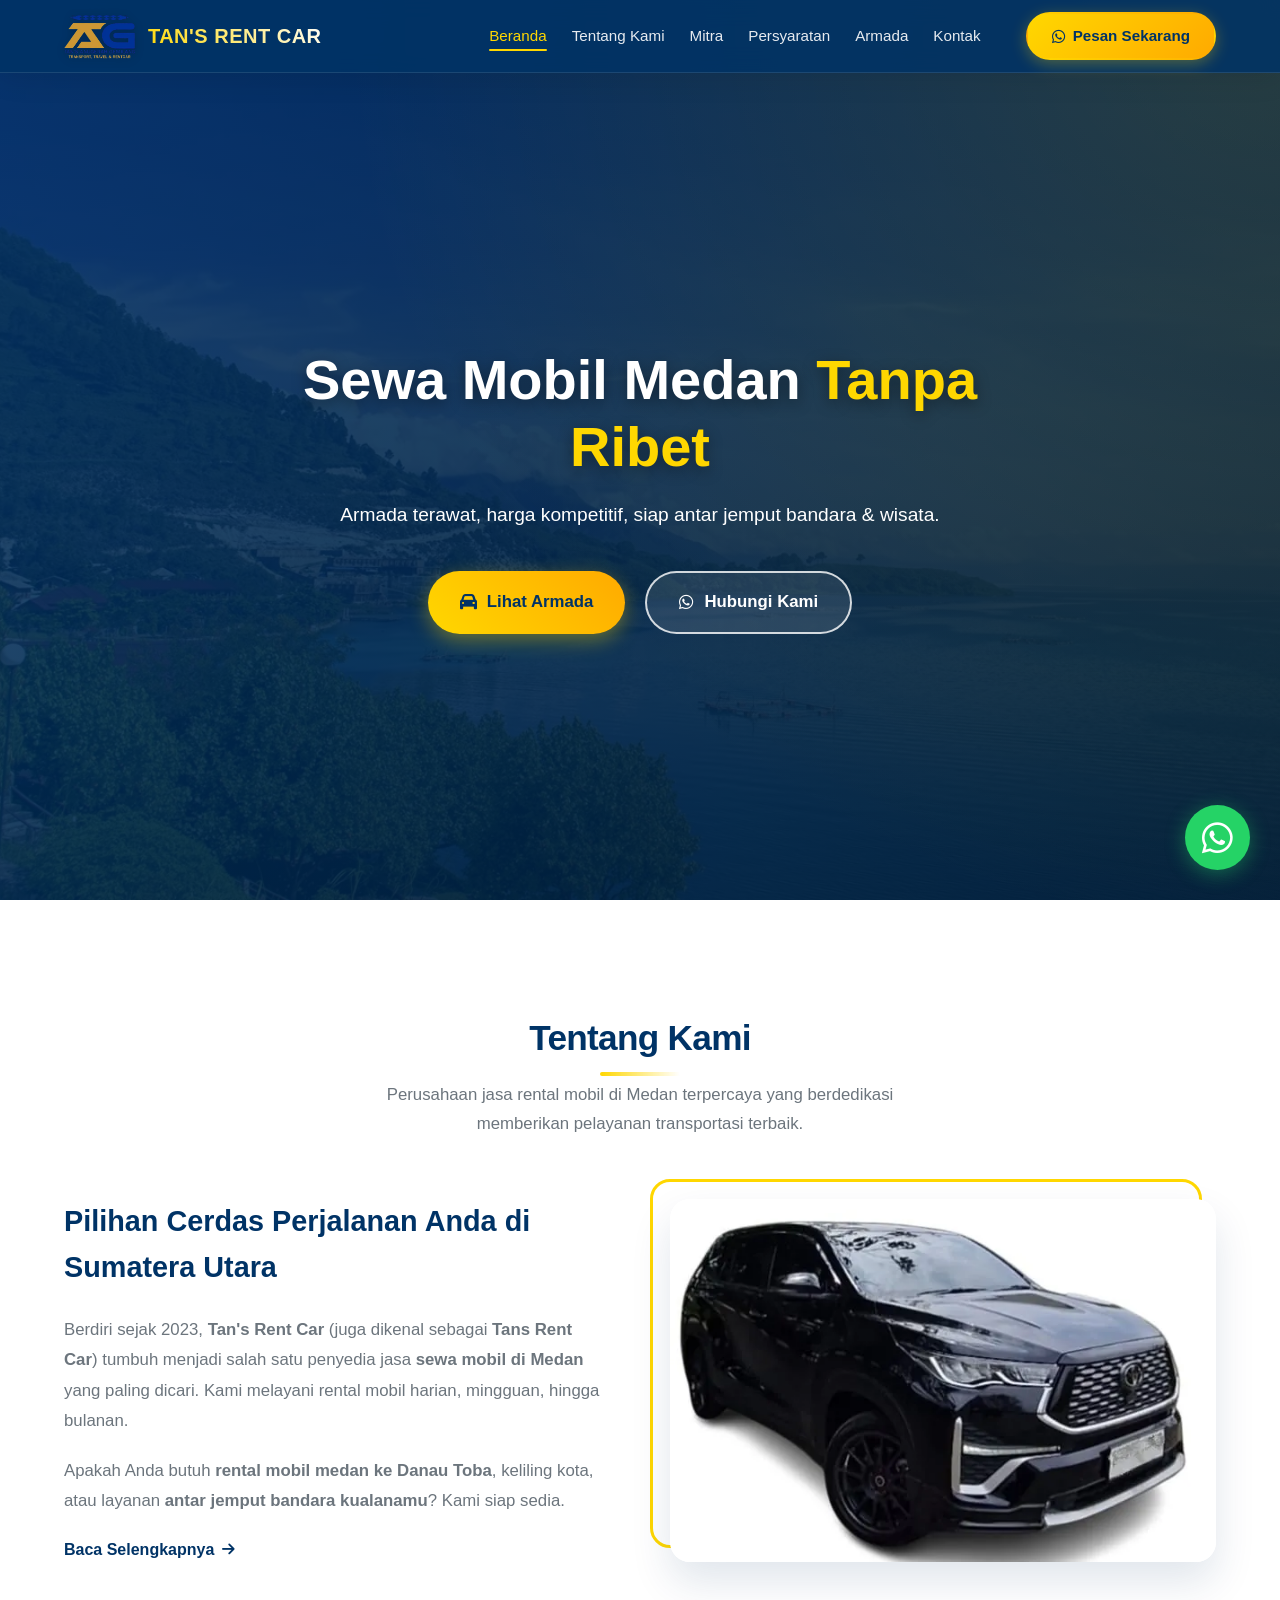
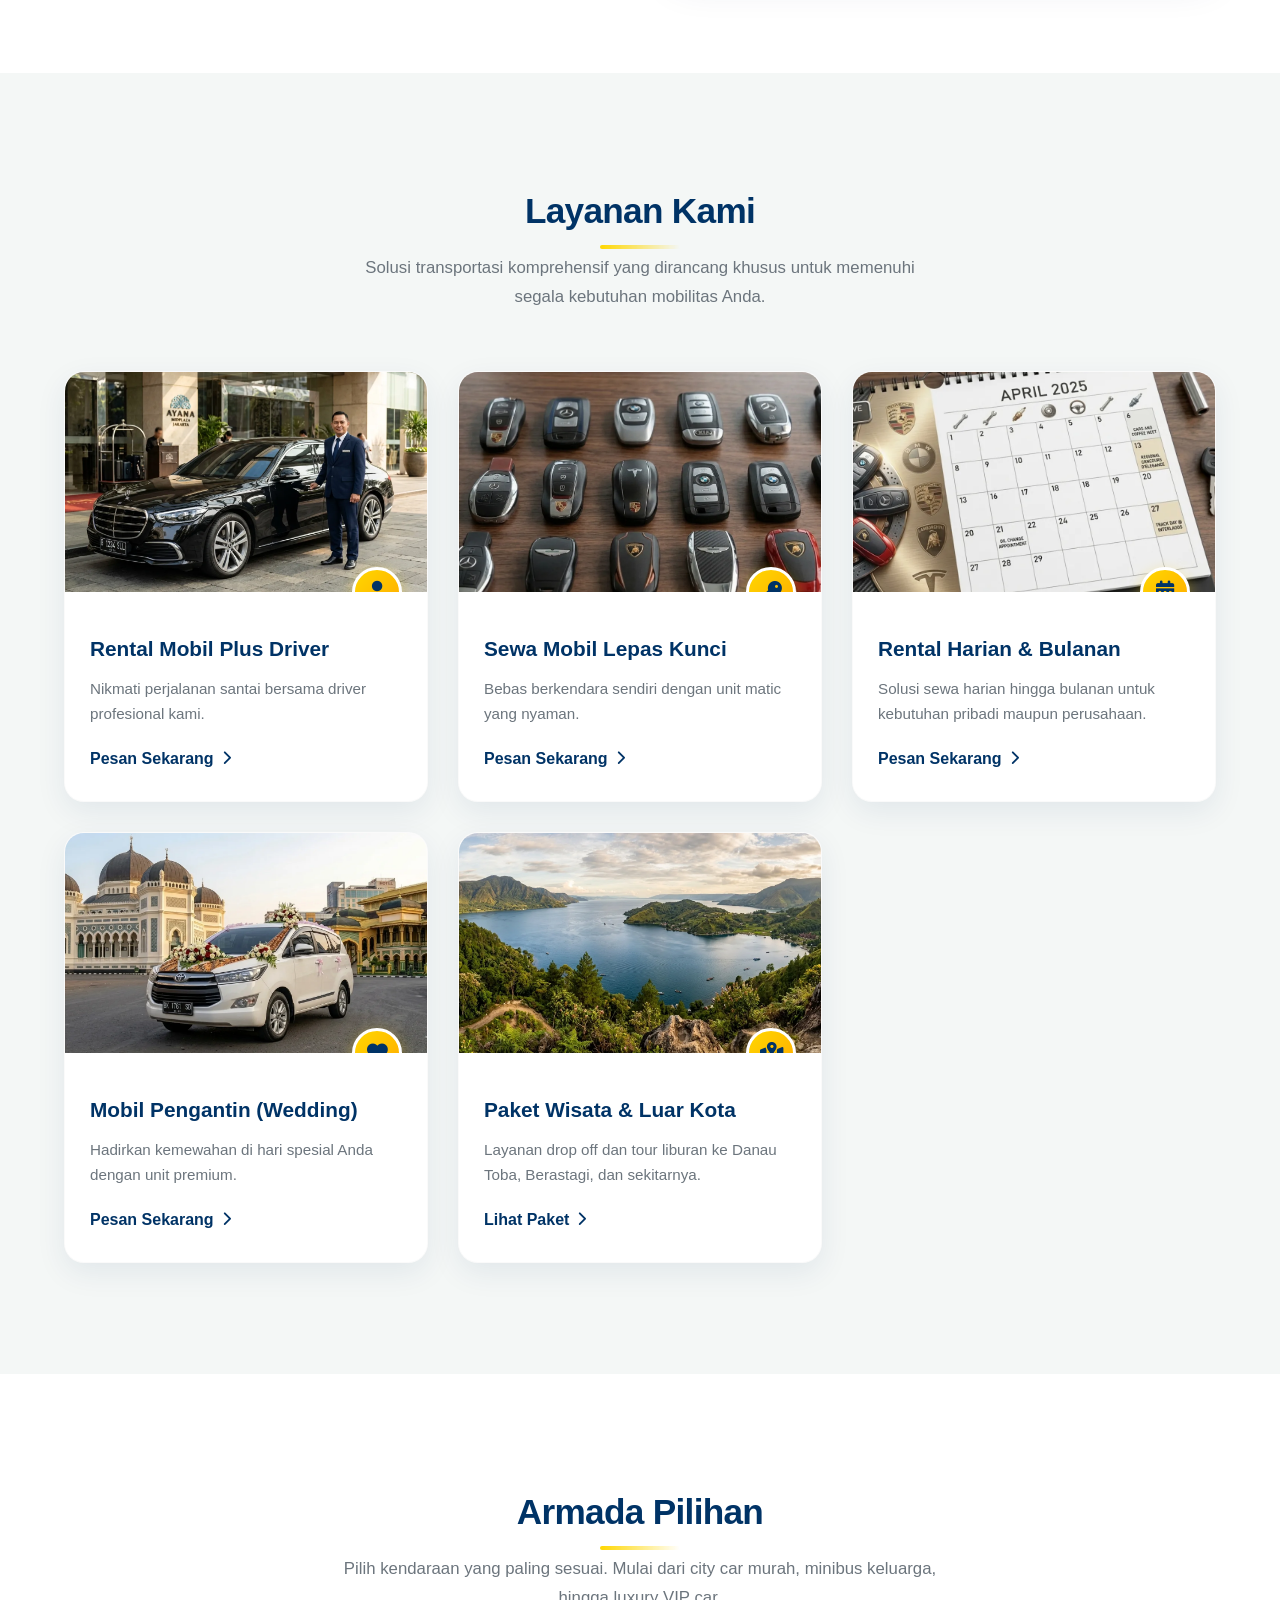
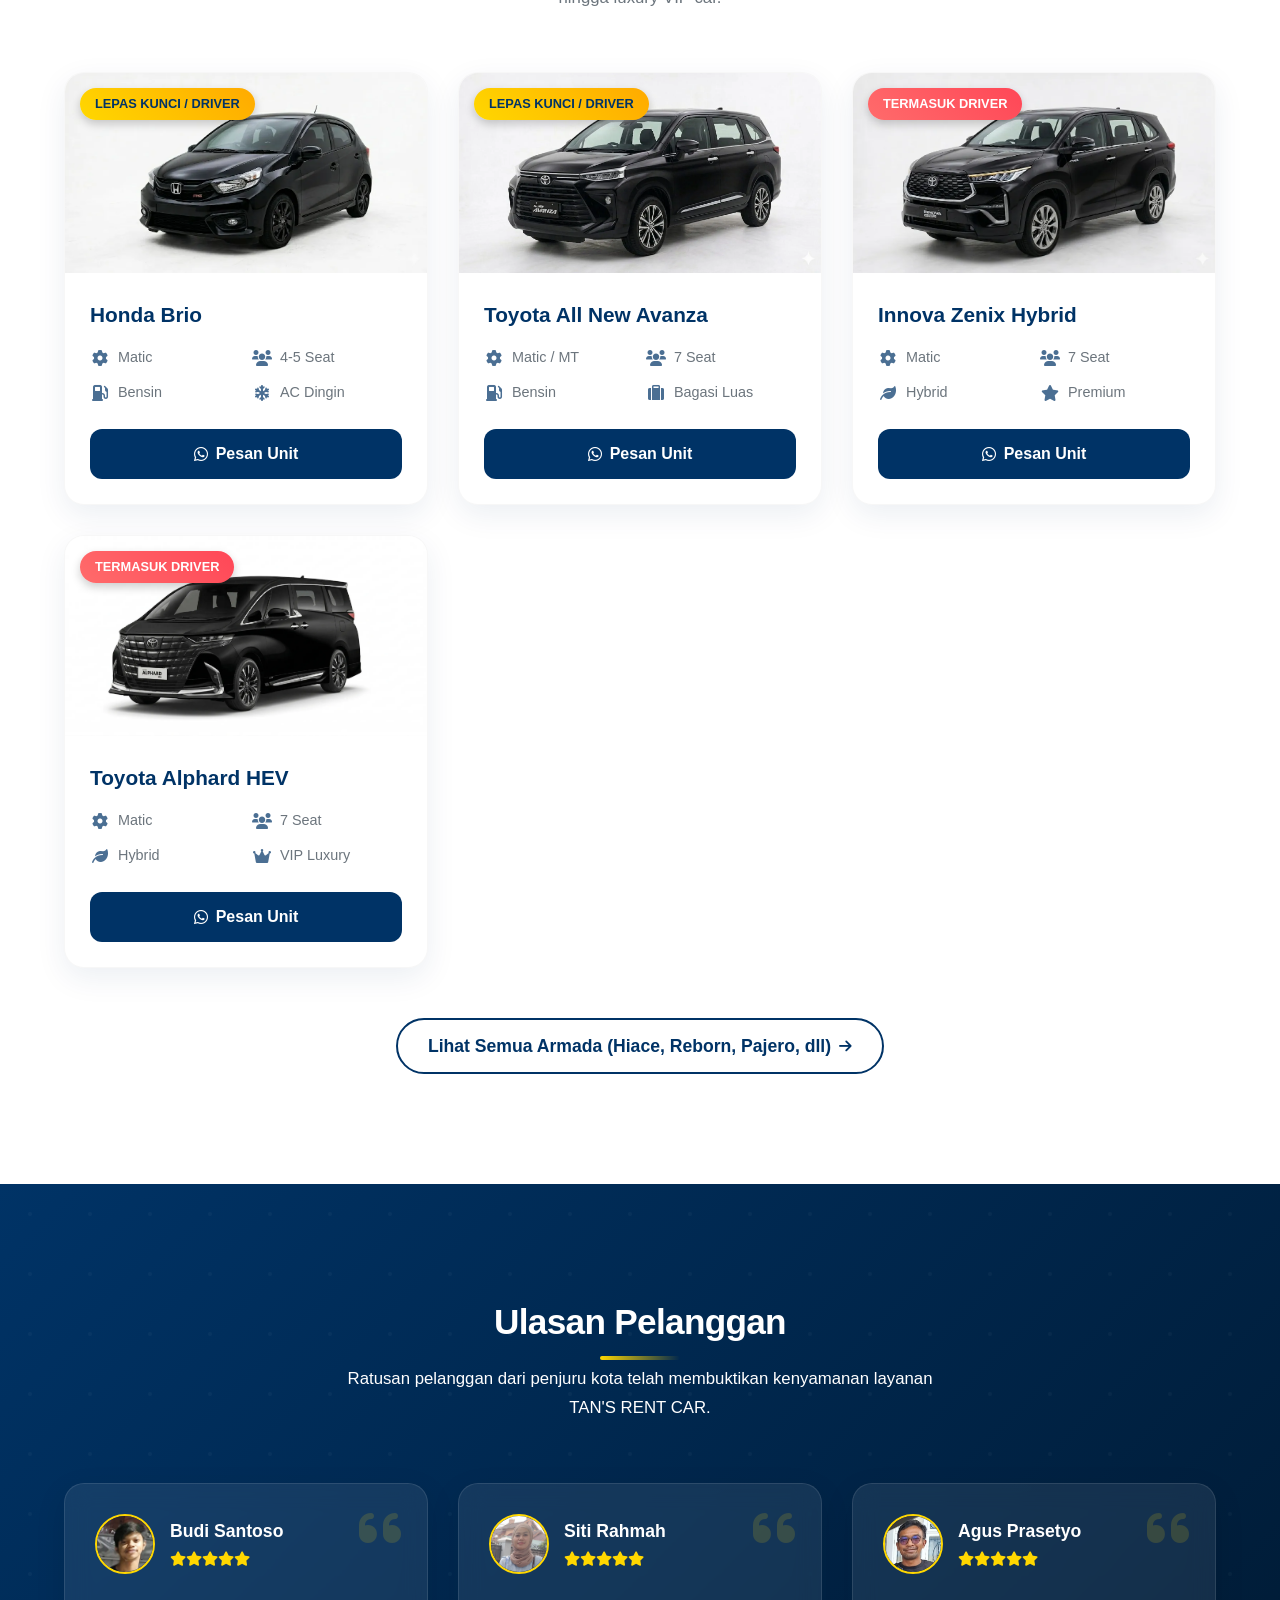
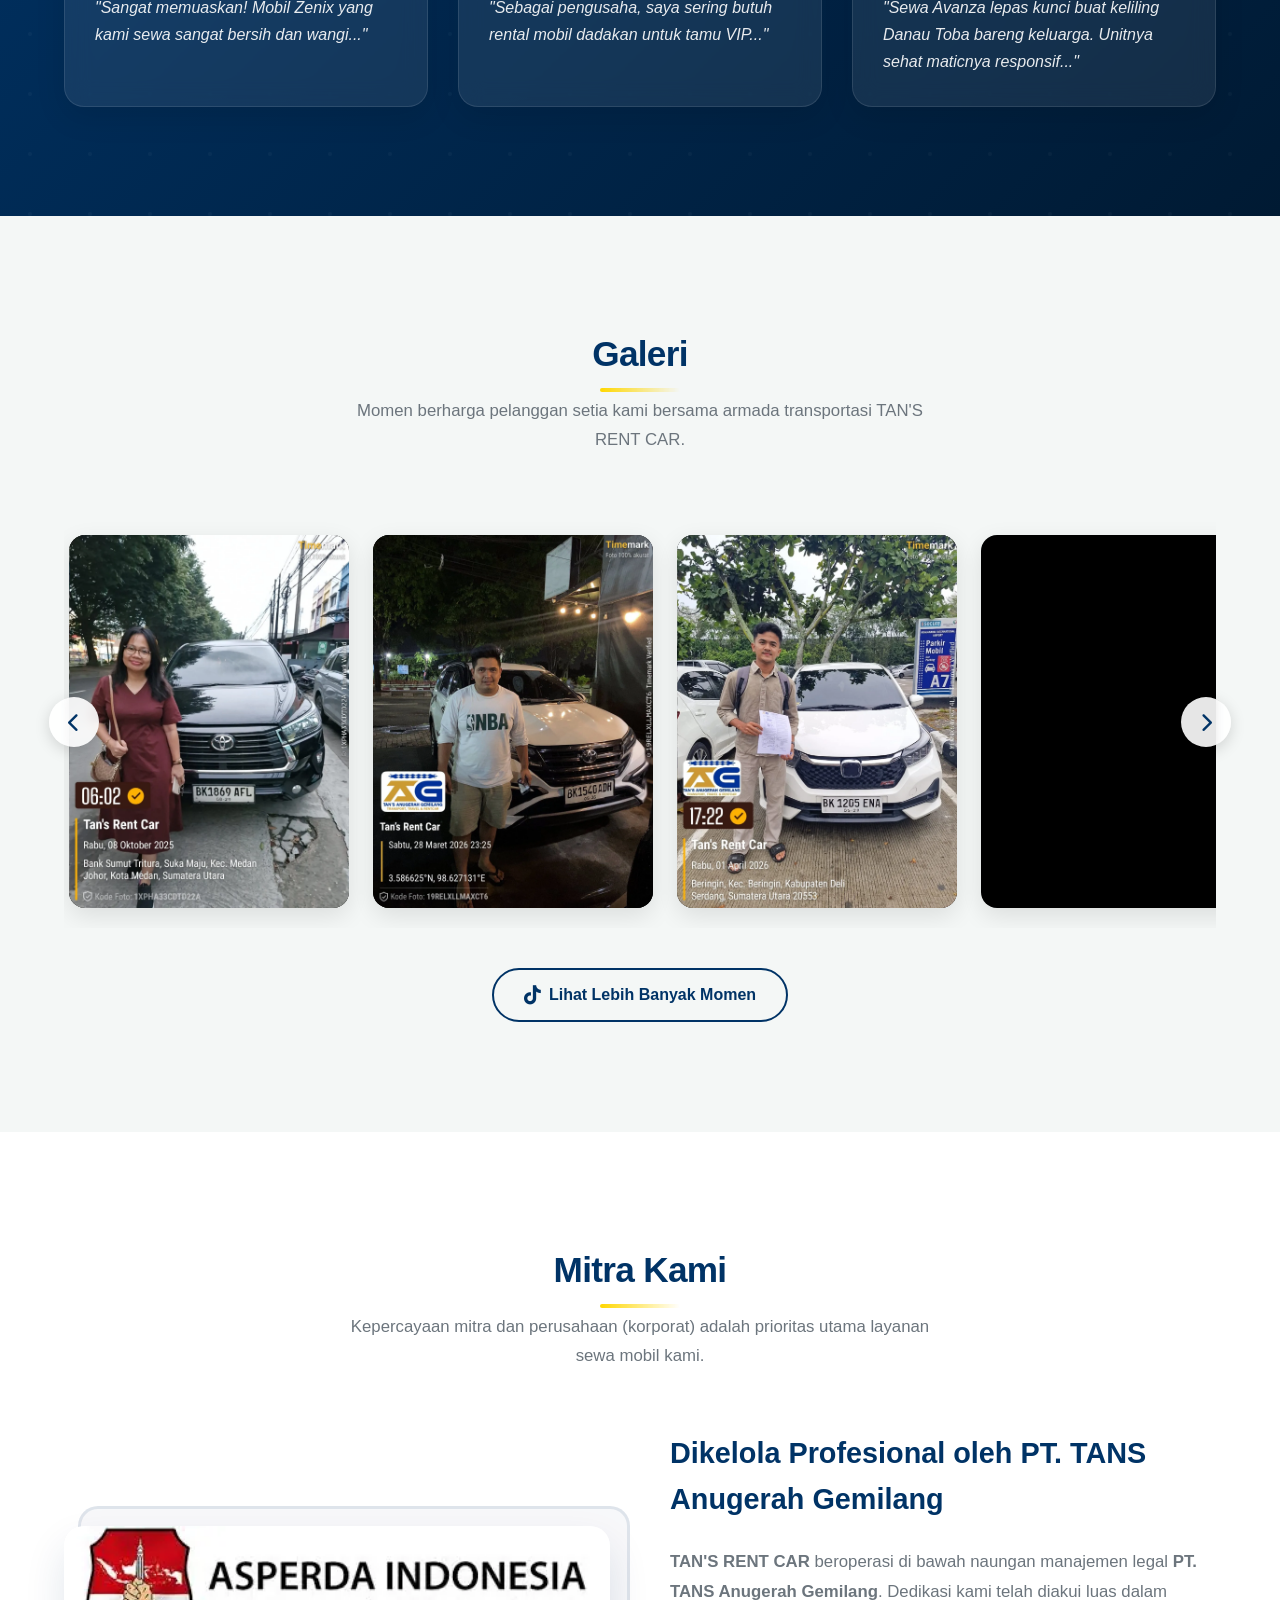
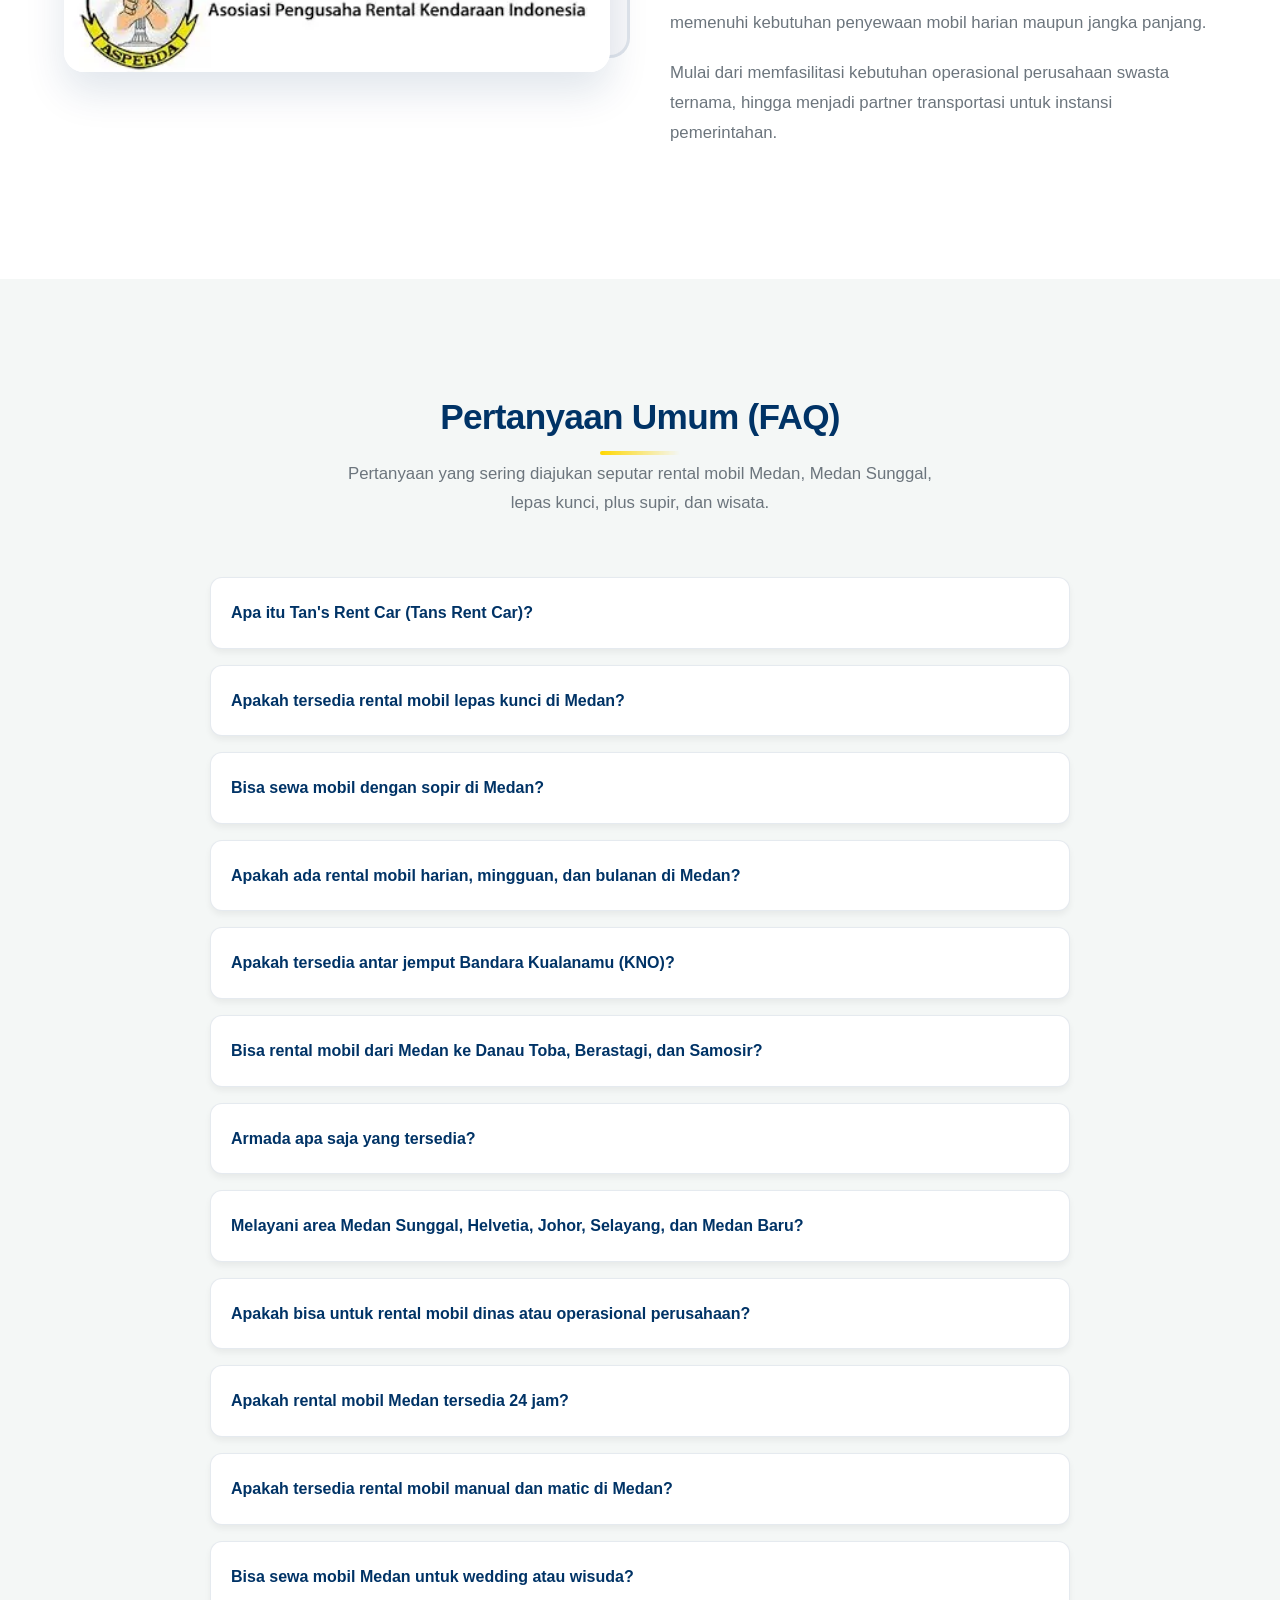
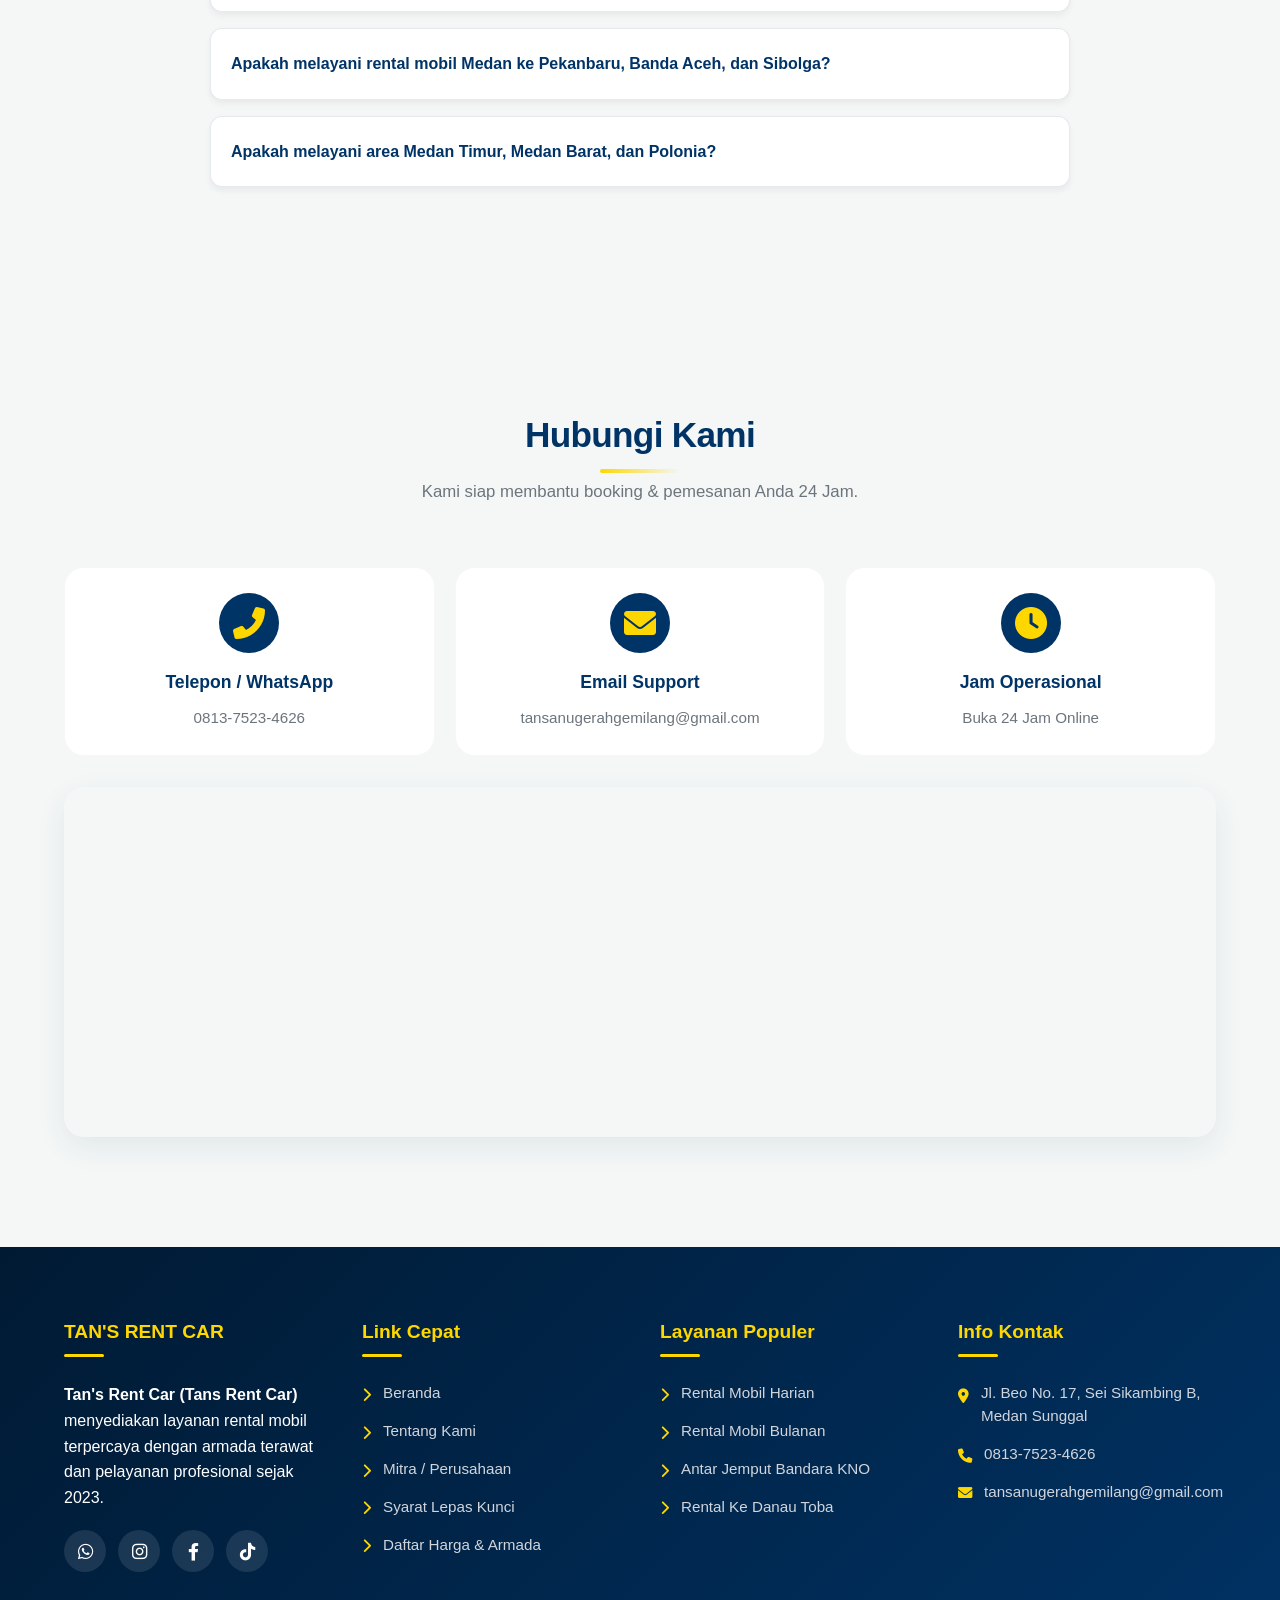
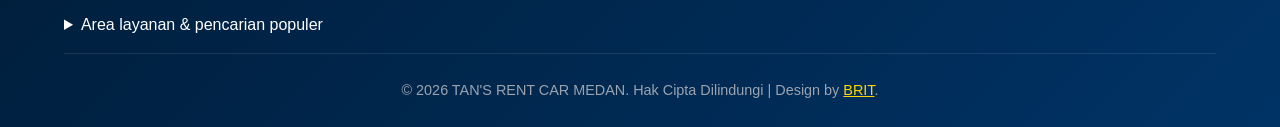
==== index.html @ b943e29b "refactor: improve visual hierarchy and human-first copywriting" ====
<!DOCTYPE html>
<html lang="id">

<head>
    <!-- Google tag (gtag.js) -->
    <script async src="https://www.googletagmanager.com/gtag/js?id=G-ZB8KFZRFWY"></script>
    <script>
      window.dataLayer = window.dataLayer || [];
      function gtag(){dataLayer.push(arguments);}
      gtag('js', new Date());

      gtag('config', 'G-ZB8KFZRFWY');
    </script>

    <meta charset="UTF-8">
    <meta name="viewport" content="width=device-width, initial-scale=1.0">
    <meta http-equiv="Content-Security-Policy" content="default-src 'self'; script-src 'self' https://www.googletagmanager.com https://www.google-analytics.com 'sha256-/SyB4SQvWx8CmOQMzxcIfnTjiEfJ7byZ+X+lbn0sDOk=' 'sha256-6Nbt3HDarAgcZtZJyY+FLPensQbc+hHSVS0FXFqcZlA=' 'sha256-WEUgWrhBNvINw/AxRox1UqXn4tEcja2JkaOef3v3x+8=' 'sha256-boYmJisr/2beqpGK/QG5McG/4mrSDZeJEF7Q6U7xGfg=' 'sha256-eWEBRZVR6ZrWMNyUSVA+ciytlZG2GgDoQEsAKkfHtdo=' 'sha256-ehp2W5Nan13dTA8aNzaSPcrvHQl4vR4N8kj1zIrgbaQ=' 'sha256-jIcQh0q7M0CPIDn12SlfPRF9BMRomxE0v2leIboPbpA=' 'sha256-ktTuqCOpj4cZv1M55PTt7jeLiDWiyABgf1ASRct//Ps=' 'sha256-nvpTxH3gyHTzVm3LO1HSWhigM2tS8hReYiIv9SK+35o='; style-src 'self' 'unsafe-inline' https://fonts.googleapis.com https://fonts.font.im https://cdnjs.cloudflare.com; img-src 'self' data: https:; font-src 'self' https://fonts.gstatic.com https://cdnjs.cloudflare.com; connect-src 'self' https://www.google-analytics.com https://www.googletagmanager.com https://region1.google-analytics.com; frame-src https://www.google.com; object-src 'none'; base-uri 'self'; form-action 'self'; frame-ancestors 'none'; upgrade-insecure-requests;">
    <meta http-equiv="X-Content-Type-Options" content="nosniff">
    <meta http-equiv="Referrer-Policy" content="strict-origin-when-cross-origin">
    <meta http-equiv="Permissions-Policy" content="geolocation=(), microphone=(), camera=()">


    <!-- === OPTIMASI PEFORMA AWAL === -->
    <!-- Preconnect ke server Font untuk mempercepat DNS Lookup -->
    <link rel="preconnect" href="https://fonts.googleapis.com">
    <link rel="preconnect" href="https://fonts.gstatic.com" crossorigin>
    <link rel="preconnect" href="https://cdnjs.cloudflare.com" crossorigin>
    
    <!-- Preload Gambar Hero (LCP Optimization) Pastikan nama file sesuai! -->
    <link rel="preload" as="image" href="img/Danau-Toba-Wisata-Danau-Toba.webp" fetchpriority="high">

    <!-- === OPTIMASI SEO (SEARCH ENGINE OPTIMIZATION) === -->
    <title>Rental & Sewa Mobil Medan | Tan's Rent Car</title>
    <meta name="description" content="Tan's Rent Car (Tans): rental mobil Medan & Medan Sunggal, lepas kunci/plus supir, harian-bulanan, antar jemput Bandara Kualanamu 24 jam.">
    <meta name="keywords" content="rental mobil medan, sewa mobil medan, rental mobil medan sunggal, sewa mobil medan sunggal, rental mobil terdekat, sewa mobil terdekat, rental mobil terpercaya di medan, sewa mobil murah medan, rental mobil lepas kunci medan, sewa mobil dengan sopir medan, rental mobil harian medan, rental mobil mingguan medan, rental mobil bulanan medan, rental mobil bandara kualanamu, sewa mobil antar jemput bandara medan, rental mobil sekitar ringroad medan, rental mobil medan selayang, rental mobil medan helvetia, rental mobil medan baru, sewa mobil pengantin medan, rental mobil dinas medan, sewa mobil wisata danau toba, sewa avanza medan, rental innova reborn medan, sewa hiace medan, rental mobil matic medan, rental mobil medan johor, rental mobil medan marelan, rental mobil medan timur, rental mobil medan barat, rental mobil polonia medan, rental mobil medan 24 jam, rental mobil medan murah lepas kunci, sewa mobil medan plus driver, rental mobil medan manual matic, sewa alphard medan, sewa innova zenix medan, sewa fortuner medan, sewa pajero medan, rental mobil medan ke pekanbaru, rental mobil medan ke banda aceh, rental mobil medan ke sibolga, rental mobil medan untuk wisata, rental mobil medan untuk wedding wisuda, sewa mobil medan denai, rental mobil medan amplas, rental mobil medan tembung">
    <meta name="robots" content="index, follow, max-snippet:-1, max-image-preview:large, max-video-preview:-1">
    <meta name="author" content="TAN'S RENT CAR">
    <link rel="canonical" href="https://tansrentcar.com/" />

    <!-- Open Graph -->
    <meta property="og:title" content="Rental & Sewa Mobil Medan | Tan's Rent Car (Tans Rent Car)">
    <meta property="og:description" content="Tan's Rent Car (Tans): rental mobil Medan & Medan Sunggal, lepas kunci/plus supir, harian-bulanan, antar jemput Bandara Kualanamu 24 jam.">
    <meta property="og:type" content="website">
    <meta property="og:url" content="https://tansrentcar.com/">
    <meta property="og:image" content="https://tansrentcar.com/img/logo_tans_rental_car-removebg-preview.webp">
    <meta property="og:site_name" content="Tan's Rent Car">
    <meta name="twitter:card" content="summary_large_image">
    <meta name="twitter:title" content="Rental & Sewa Mobil Medan | Tan's Rent Car">
    <meta name="twitter:description" content="Tan's Rent Car (Tans): rental mobil Medan & Medan Sunggal, lepas kunci/plus supir, harian-bulanan, antar jemput Bandara Kualanamu 24 jam.">
    <meta name="twitter:image" content="https://tansrentcar.com/img/logo_tans_rental_car-removebg-preview.webp">

    <!-- JSON-LD Schema -->
    <script type="application/ld+json">
    {
      "@context": "https://schema.org",
      "@type": ["AutoRental", "LocalBusiness"],
      "name": "Tan's Rent Car",
      "alternateName": "Tans Rent Car",
      "description": "Tan's Rent Car (Tans Rent Car) adalah rental mobil Medan & Medan Sunggal terpercaya: lepas kunci, plus supir, harian, mingguan, bulanan, antar jemput Bandara Kualanamu, wisata Danau Toba & Berastagi.",
      "image": "https://tansrentcar.com/img/logo_tans_rental_car-removebg-preview.webp",
      "logo": "https://tansrentcar.com/img/logo_tans_rental_car-removebg-preview.webp",
      "@id": "https://tansrentcar.com/",
      "url": "https://tansrentcar.com/",
      "telephone": "+6281375234626",
      "email": "tansanugerahgemilang@gmail.com",
      "priceRange": "$$",
      "address": { "@type": "PostalAddress", "streetAddress": "Jl. Beo No.17, Sei Sikambing B", "addressLocality": "Medan Sunggal", "addressRegion": "Sumatera Utara", "postalCode": "20122", "addressCountry": "ID" },
      "geo": { "@type": "GeoCoordinates", "latitude": 3.5858889, "longitude": 98.6372626 },
      "openingHoursSpecification": { "@type": "OpeningHoursSpecification", "dayOfWeek": [ "Monday", "Tuesday", "Wednesday", "Thursday", "Friday", "Saturday", "Sunday" ], "opens": "00:00", "closes": "23:59" },
      "areaServed": ["Medan", "Medan Sunggal", "Medan Johor", "Medan Helvetia", "Medan Marelan", "Medan Selayang", "Medan Baru", "Kualanamu", "Deli Serdang", "Danau Toba", "Berastagi", "Samosir", "Bukit Lawang"],
      "sameAs": [
        "https://www.instagram.com/tansrental?igsh=aW9obWxkbWVneWtj",
        "https://www.tiktok.com/@tans.rent.cars?_r=1&_t=ZS-954TIKtgtpn",
        "https://wa.me/6281375234626"
      ]
    }
    </script>

    <!-- FAQPage Schema -->
    <script type="application/ld+json">
    {
      "@context": "https://schema.org",
      "@type": "FAQPage",
      "mainEntity": [
        {"@type":"Question","name":"Apa itu Tan's Rent Car (Tans Rent Car)?","acceptedAnswer":{"@type":"Answer","text":"Tan's Rent Car, juga dikenal sebagai Tans Rent Car, adalah rental mobil Medan terpercaya yang dikelola PT. TANS Anugerah Gemilang. Kami melayani sewa mobil Medan & Medan Sunggal dengan unit bersih, harga murah, dan layanan 24 jam."}},
        {"@type":"Question","name":"Apakah tersedia rental mobil lepas kunci di Medan?","acceptedAnswer":{"@type":"Answer","text":"Ya. Kami menyediakan rental mobil lepas kunci Medan untuk Avanza, Innova, Brio, dan armada lain. Persyaratan mudah untuk perorangan maupun perusahaan."}},
        {"@type":"Question","name":"Bisa sewa mobil dengan sopir di Medan?","acceptedAnswer":{"@type":"Answer","text":"Bisa. Layanan rental mobil dengan sopir Medan cocok untuk dinas, tamu VIP, wedding car, dan perjalanan luar kota."}},
        {"@type":"Question","name":"Apakah ada rental mobil harian, mingguan, dan bulanan di Medan?","acceptedAnswer":{"@type":"Answer","text":"Ada. Kami melayani rental mobil harian Medan, mingguan, dan bulanan untuk kebutuhan pribadi maupun operasional perusahaan."}},
        {"@type":"Question","name":"Apakah tersedia antar jemput Bandara Kualanamu (KNO)?","acceptedAnswer":{"@type":"Answer","text":"Ya. Kami menyediakan sewa mobil antar jemput bandara Kualanamu 24 jam, termasuk drop off ke hotel dan kawasan Medan."}},
        {"@type":"Question","name":"Bisa rental mobil dari Medan ke Danau Toba, Berastagi, dan Samosir?","acceptedAnswer":{"@type":"Answer","text":"Bisa. Kami melayani rental mobil Medan ke Danau Toba, Berastagi, Samosir, Bukit Lawang, dan destinasi wisata Sumatera Utara lainnya."}},
        {"@type":"Question","name":"Armada apa saja yang tersedia?","acceptedAnswer":{"@type":"Answer","text":"Armada kami meliputi sewa Avanza Medan, rental Innova Reborn Medan, sewa Hiace/Elf Medan, rental Alphard Medan, Brio, Fortuner, Rush, Veloz, dan mobil matic Medan."}},
        {"@type":"Question","name":"Melayani area Medan Sunggal, Helvetia, Johor, Selayang, dan Medan Baru?","acceptedAnswer":{"@type":"Answer","text":"Ya. Kami melayani rental mobil Medan Sunggal, Helvetia, Johor, Selayang, Medan Baru, Marelan, serta kawasan sekitar Ringroad Medan."}},
        {"@type":"Question","name":"Apakah bisa untuk rental mobil dinas atau operasional perusahaan?","acceptedAnswer":{"@type":"Answer","text":"Bisa. Kami menyediakan rental mobil dinas Medan dan operasional perusahaan dengan kontrak harian, mingguan, atau bulanan."}},
        {"@type":"Question","name":"Apakah rental mobil Medan tersedia 24 jam?","acceptedAnswer":{"@type":"Answer","text":"Ya. Tan's Rent Car (Tans Rent Car) melayani rental mobil Medan 24 jam, termasuk antar jemput Bandara Kualanamu dan kebutuhan mendadak."}},
        {"@type":"Question","name":"Apakah tersedia rental mobil manual dan matic di Medan?","acceptedAnswer":{"@type":"Answer","text":"Ya. Kami menyediakan rental mobil manual & matic Medan untuk Brio, Avanza, Innova, dan armada lain sesuai preferensi Anda."}},
        {"@type":"Question","name":"Bisa sewa mobil Medan untuk wedding atau wisuda?","acceptedAnswer":{"@type":"Answer","text":"Bisa. Kami menyediakan rental mobil pengantin Medan (Alphard/VIP) serta unit untuk wisuda, acara keluarga, dan event perusahaan."}},
        {"@type":"Question","name":"Apakah melayani rental mobil Medan ke Pekanbaru, Banda Aceh, dan Sibolga?","acceptedAnswer":{"@type":"Answer","text":"Ya. Kami melayani rental mobil Medan ke Pekanbaru, Banda Aceh, Sibolga, serta rute luar kota lain dengan driver berpengalaman."}},
        {"@type":"Question","name":"Apakah melayani area Medan Timur, Medan Barat, dan Polonia?","acceptedAnswer":{"@type":"Answer","text":"Ya. Kami melayani rental mobil Medan Timur, Medan Barat, Polonia, Denai, Amplas, Tembung, dan kawasan Medan lainnya."}}
      ]
    }
    </script>

    <link rel="icon" href="img/logo_tans_rental_car-removebg-preview.webp" type="image/webp">
    
    <!-- Pemuatan Font Asynchronous untuk mengatasi Render Blocking -->
    <link rel="stylesheet" href="https://fonts.googleapis.com/css2?family=Poppins:wght@300;400;500;600;700;800&display=swap">
    <link rel="stylesheet" href="https://cdnjs.cloudflare.com/ajax/libs/font-awesome/6.0.0/css/all.min.css">

    <style>
        /* CSS telah diminifikasi spasi berlebihnya untuk mengurangi ukuran file */
        :root{--primary:#003366;--primary-light:#004d99;--secondary:#ffd700;--accent:#ff6b6b;--light:#f4f7f6;--dark:#1a1e23;--gray:#6c757d;--transition:all 0.4s cubic-bezier(0.175,0.885,0.32,1.275);--shadow-sm:0 4px 6px rgba(0,0,0,0.05);--shadow-md:0 10px 30px rgba(0,51,102,0.08);--shadow-lg:0 20px 40px rgba(0,51,102,0.12);--radius:20px}
        *{margin:0;padding:0;box-sizing:border-box}
        html{scroll-behavior:smooth;scroll-padding-top:80px}
        body{font-family:'Poppins',sans-serif;line-height:1.6;color:var(--dark);background-color:var(--light);overflow-x:hidden}
        .container{width:100%;max-width:1200px;margin:0 auto;padding:0 24px}
        /* Menggunakan content-visibility untuk optimasi render browser */
        .section { padding: 100px 0; position: relative; scroll-margin-top: 80px; }
        
        header{background-color:rgba(0,51,102,0.85);color:#fff;position:fixed;width:100%;top:0;z-index:1000;padding:12px 0;backdrop-filter:blur(12px);-webkit-backdrop-filter:blur(12px);box-shadow:0 4px 30px rgba(0,0,0,0.1);border-bottom:1px solid rgba(255,255,255,0.1);transition:var(--transition)}
        .header-container{display:flex;justify-content:space-between;align-items:center}
        .logo{display:flex;align-items:center;gap:12px;text-decoration:none;transition:transform .3s ease}
        .logo:hover{transform:scale(1.02)}
        .logo img{height:45px;width:auto;object-fit:contain;filter:drop-shadow(0 2px 4px rgba(0,0,0,0.2))}
        .logo h2{font-size:1.25rem;font-weight:800;background:linear-gradient(45deg,var(--secondary),#fff);-webkit-background-clip:text;background-clip:text;color:transparent;letter-spacing:.5px;margin:0}
        nav{display:flex;align-items:center;gap:20px}
        nav ul{list-style:none;display:flex;gap:25px;align-items:center}
        nav a.nav-link{color:rgba(255,255,255,0.9);text-decoration:none;font-weight:500;font-size:.95rem;position:relative;padding:5px 0;transition:color .3s ease}
        nav a.nav-link:hover,nav a.nav-link.active{color:var(--secondary)}
        nav a.nav-link::after{content:'';position:absolute;bottom:-2px;left:0;width:0;height:2px;background:var(--secondary);border-radius:2px;transition:width .3s ease}
        nav a.nav-link:hover::after,nav a.nav-link.active::after{width:100%}
        .btn-header-cta{background:linear-gradient(135deg,var(--secondary),#ffaa00);color:var(--primary)!important;padding:10px 24px;border-radius:50px;text-decoration:none;font-weight:700;font-size:.95rem;transition:var(--transition);box-shadow:0 4px 15px rgba(255,215,0,0.3);display:inline-flex;align-items:center;gap:8px;border:2px solid transparent}
        .btn-header-cta:hover{transform:translateY(-2px);box-shadow:0 8px 25px rgba(255,215,0,0.5);color:var(--primary)}
        .mobile-menu-btn{display:none;background:0 0;border:none;color:#fff;font-size:1.5rem;cursor:pointer;z-index:1001}
        
        .hero{background:linear-gradient(135deg,rgba(0,51,102,0.85) 0,rgba(0,26,51,0.95) 100%),url(img/Danau-Toba-Wisata-Danau-Toba.webp) no-repeat center center/cover;height:100vh;min-height:600px;display:flex;align-items:center;justify-content:center;text-align:center;color:#fff;padding-top:80px;position:relative;overflow:hidden}
        .hero::before{content:'';position:absolute;top:0;left:0;width:100%;height:100%;background:radial-gradient(circle at top right,rgba(255,215,0,0.15) 0,transparent 60%)}
        .hero-content{max-width:850px;position:relative;z-index:2}
        .hero h1{font-size:3.5rem;margin-bottom:20px;font-weight:800;line-height:1.2;text-shadow:0 4px 15px rgba(0,0,0,0.4);animation:fadeInDown 1s cubic-bezier(0.175,0.885,0.32,1.275)}
        .hero h1 span{color:var(--secondary)}
        .hero p{font-size:1.2rem;margin-bottom:40px;opacity:.95;animation:fadeInUp 1s ease .3s both;max-width:700px;margin-left:auto;margin-right:auto}
        .hero-buttons{display:flex;justify-content:center;gap:20px;animation:fadeInUp 1s ease .5s both}
        .btn-primary{background:linear-gradient(45deg,var(--secondary),#ffaa00);color:var(--primary);padding:16px 32px;border-radius:50px;text-decoration:none;font-weight:700;transition:var(--transition);border:none;cursor:pointer;font-size:1.05rem;box-shadow:0 6px 20px rgba(255,215,0,0.4);display:inline-flex;align-items:center;gap:10px}
        .btn-secondary{background:rgba(255,255,255,0.1);backdrop-filter:blur(5px);color:#fff;padding:16px 32px;border-radius:50px;text-decoration:none;font-weight:600;transition:var(--transition);border:2px solid rgba(255,255,255,0.8);cursor:pointer;font-size:1.05rem;display:inline-flex;align-items:center;gap:10px}
        .btn-primary:hover{transform:translateY(-5px);box-shadow:0 12px 30px rgba(255,215,0,0.5);color:var(--primary)}
        .btn-secondary:hover{background-color:#fff;color:var(--primary);transform:translateY(-5px)}
        
        .section-title{text-align:center;margin-bottom:60px;position:relative}
        .section-title h2{font-size:2.5rem;color:var(--primary);margin-bottom:15px;position:relative;display:inline-block;font-weight:800}
        .section-title h2::after{content:'';position:absolute;bottom:-10px;left:50%;transform:translateX(-50%);width:80px;height:4px;background:linear-gradient(90deg,var(--secondary),transparent);border-radius:2px}
        .section-title p{color:var(--gray);max-width:600px;margin:0 auto;font-size:1.05rem}
        .about-section{background-color:#fff}
        .content-grid{display:grid;grid-template-columns:1fr 1fr;gap:60px;align-items:center}
        .text-content h3{font-size:1.8rem;color:var(--primary);margin-bottom:25px;font-weight:700}
        .text-content p{margin-bottom:20px;color:var(--gray);font-size:1.05rem;line-height:1.8}
        .image-content{position:relative;border-radius:var(--radius);z-index:1}
        .image-content::before{content:'';position:absolute;top:-20px;left:-20px;width:100%;height:100%;border:3px solid var(--secondary);border-radius:var(--radius);z-index:-1;transition:var(--transition)}
        .mitra-section .image-content::before{left:auto;right:-20px;border-color:rgba(0,51,102,0.1);background-color:rgba(0,51,102,0.03)}
        .image-content img{width:100%;height:auto;border-radius:var(--radius);box-shadow:var(--shadow-lg);display:block;transition:var(--transition);object-fit:cover}
        .image-content:hover img{transform:translateY(-10px)}
        .image-content:hover::before{transform:translate(10px,10px)}
        .services-section{background-color:var(--light)}
        .services-grid{display:grid;grid-template-columns:repeat(auto-fit,minmax(320px,1fr));gap:30px}
        .service-card{background:#fff;border-radius:var(--radius);overflow:hidden;box-shadow:var(--shadow-md);transition:var(--transition);display:flex;flex-direction:column;border:1px solid rgba(0,0,0,0.02)}
        .service-card:hover{transform:translateY(-12px);box-shadow:var(--shadow-lg);border-color:rgba(0,51,102,0.1)}
        .service-img-wrapper{position:relative;height:220px;overflow:hidden}
        .service-img-wrapper img{width:100%;height:100%;object-fit:cover;transition:transform .6s ease}
        .service-card:hover .service-img-wrapper img{transform:scale(1.1)}
        .service-icon{position:absolute;bottom:-25px;right:25px;width:50px;height:50px;background:linear-gradient(135deg,var(--secondary),#ffaa00);border-radius:50%;display:flex;align-items:center;justify-content:center;font-size:1.3rem;color:var(--primary);box-shadow:0 5px 15px rgba(255,215,0,0.4);border:3px solid #fff;z-index:2;transition:var(--transition)}
        .service-card:hover .service-icon{transform:scale(1.1) rotate(10deg)}
        .service-content{padding:40px 25px 30px;flex-grow:1;display:flex;flex-direction:column}
        .service-content h3{color:var(--primary);font-size:1.3rem;font-weight:700;margin-bottom:12px}
        .service-content p{color:var(--gray);font-size:.95rem;margin-bottom:20px;flex-grow:1}
        .btn-outline{display:inline-flex;align-items:center;justify-content:center;gap:8px;color:var(--primary);font-weight:600;text-decoration:none;transition:var(--transition);align-self:flex-start}
        .btn-outline i{font-size:.9rem;transition:transform .3s}
        .btn-outline:hover{color:var(--secondary)}
        .btn-outline:hover i{transform:translateX(5px)}
        .fleet-section{background-color:#fff}
        .fleet-grid{display:grid;grid-template-columns:repeat(auto-fit,minmax(300px,1fr));gap:30px}
        .car-card{background:#fff;border-radius:var(--radius);overflow:hidden;box-shadow:var(--shadow-md);transition:var(--transition);display:flex;flex-direction:column;border:1px solid rgba(0,0,0,0.03);position:relative}
        .car-card:hover{transform:translateY(-10px);box-shadow:var(--shadow-lg)}
        .car-badge{position:absolute;top:15px;left:15px;padding:6px 15px;border-radius:30px;font-size:.8rem;font-weight:700;text-transform:uppercase;z-index:2;box-shadow:0 4px 10px rgba(0,0,0,0.2)}
        .badge-gold{background:linear-gradient(45deg,var(--secondary),#ffaa00);color:var(--primary)}
        .badge-red{background:linear-gradient(45deg,var(--accent),#ff4757);color:#fff}
        .car-img{height:200px;overflow:hidden;position:relative}
        .car-img img{width:100%;height:100%;object-fit:cover;transition:transform .5s ease}
        .car-card:hover .car-img img{transform:scale(1.08)}
        .car-info{padding:25px;flex-grow:1;display:flex;flex-direction:column}
        .car-info h3{color:var(--primary);margin-bottom:15px;font-size:1.3rem;font-weight:700}
        .car-specs{display:grid;grid-template-columns:1fr 1fr;gap:12px;margin-bottom:25px}
        .spec-item{display:flex;align-items:center;gap:8px;color:var(--gray);font-size:.9rem}
        .spec-item i{color:var(--primary);opacity:.7;font-size:1rem;width:20px;text-align:center}
        .rent-btn{background:var(--primary);color:#fff;border:none;padding:12px 20px;border-radius:12px;cursor:pointer;transition:var(--transition);font-weight:600;text-decoration:none;display:flex;align-items:center;justify-content:center;gap:8px;width:100%;margin-top:auto}
        .rent-btn:hover{background:var(--secondary);color:var(--primary);box-shadow:0 5px 15px rgba(255,215,0,0.3)}
        .testimonials-section{background:linear-gradient(135deg,var(--primary) 0,#001a33 100%);color:#fff;position:relative}
        .testimonials-section::before{content:'';position:absolute;top:0;left:0;width:100%;height:100%;background:url("data:image/svg+xml,%3Csvg width='60' height='60' viewBox='0 0 60 60' xmlns='http://www.w3.org/2000/svg'%3E%3Cg fill='none' fill-rule='evenodd'%3E%3Cg fill='%23ffffff' fill-opacity='0.03'%3E%3Ccircle cx='30' cy='30' r='2'/%3E%3C/g%3E%3C/g%3E%3C/svg%3E")}
        .testimonials-section .section-title h2,.testimonials-section .section-title p{color:#fff}
        .testimonial-grid{display:grid;grid-template-columns:repeat(auto-fit,minmax(300px,1fr));gap:30px;position:relative;z-index:2}
        .testimonial-card{background:rgba(255,255,255,0.08);backdrop-filter:blur(12px);-webkit-backdrop-filter:blur(12px);border-radius:var(--radius);padding:30px;box-shadow:0 10px 30px rgba(0,0,0,0.1);border:1px solid rgba(255,255,255,0.1);position:relative;transition:var(--transition)}
        .testimonial-card:hover{transform:translateY(-10px);background:rgba(255,255,255,0.12);border-color:rgba(255,215,0,0.3)}
        .testimonial-card::before{content:'\f10d';font-family:'Font Awesome 6 Free';font-weight:900;position:absolute;top:20px;right:25px;font-size:3rem;color:rgba(255,215,0,0.15);line-height:1}
        .testimonial-header{display:flex;align-items:center;margin-bottom:20px}
        .customer-img{width:60px;height:60px;border-radius:50%;overflow:hidden;margin-right:15px;border:2px solid var(--secondary)}
        .customer-img img{width:100%;height:100%;object-fit:cover}
        .customer-info h4{font-size:1.1rem;font-weight:700;color:#fff;margin-bottom:2px}
        .rating{color:var(--secondary);font-size:.9rem}
        .testimonial-text{font-style:italic;font-size:1rem;line-height:1.7;color:rgba(255,255,255,0.9)}
        .gallery-section{background-color:var(--light);padding-bottom:120px}
        .carousel-wrapper{position:relative;width:100%;display:flex;align-items:center}
        .carousel-track{display:flex;gap:24px;overflow-x:auto;scroll-behavior:smooth;scroll-snap-type:x mandatory;padding:20px 5px;-ms-overflow-style:none;scrollbar-width:none}
        .carousel-track::-webkit-scrollbar{display:none}
        .gallery-item{flex:0 0 280px;aspect-ratio:3/4;border-radius:16px;overflow:hidden;scroll-snap-align:center;position:relative;box-shadow:0 8px 25px rgba(0,0,0,0.1);transition:transform .4s ease,box-shadow .4s ease;cursor:grab;background-color:#000}
        .gallery-item:active{cursor:grabbing}
        .gallery-item img{width:100%;height:100%;object-fit:contain;transition:transform .6s ease}
        .gallery-item:hover{transform:translateY(-10px);box-shadow:0 15px 35px rgba(0,0,0,0.2)}
        .gallery-item:hover img{transform:scale(1)}
        .gallery-overlay{position:absolute;bottom:0;left:0;width:100%;background:linear-gradient(to top,rgba(0,51,102,0.9),transparent);display:flex;flex-direction:column;justify-content:flex-end;padding:30px 20px 20px;opacity:0;transition:opacity .4s ease}
        .gallery-item:hover .gallery-overlay{opacity:1}
        .gallery-overlay h4{color:#fff;font-size:1.1rem;margin-bottom:5px;font-weight:600;transform:translateY(20px);transition:transform .4s ease}
        .gallery-overlay p{color:var(--secondary);font-size:.9rem;display:flex;align-items:center;gap:8px;transform:translateY(20px);transition:transform .4s ease .1s}
        .gallery-item:hover .gallery-overlay h4,.gallery-item:hover .gallery-overlay p{transform:translateY(0)}
        .carousel-btn{position:absolute;top:50%;transform:translateY(-50%);width:50px;height:50px;background:rgba(255,255,255,0.9);backdrop-filter:blur(5px);border:none;border-radius:50%;box-shadow:0 4px 15px rgba(0,0,0,0.15);font-size:1.2rem;color:var(--primary);cursor:pointer;z-index:10;transition:var(--transition);display:flex;align-items:center;justify-content:center}
        .carousel-btn:hover{background:var(--secondary);color:var(--primary);transform:translateY(-50%) scale(1.1)}
        .carousel-btn.prev{left:-15px}
        .carousel-btn.next{right:-15px}
        .mitra-section{background-color:#fff}
        .contact-section{background-color:var(--light)}
        .contact-container{display:grid;grid-template-columns:1fr;gap:40px}
        .contact-info-grid{display:grid;grid-template-columns:repeat(auto-fit,minmax(250px,1fr));gap:20px;margin-bottom:30px}
        .contact-card{background:#fff;padding:25px;border-radius:var(--radius);display:flex;flex-direction:column;align-items:center;text-align:center;transition:var(--transition);border:1px solid rgba(0,0,0,0.03)}
        .contact-card:hover{transform:translateY(-5px);box-shadow:var(--shadow-md);border-color:rgba(0,51,102,0.1)}
        .contact-card i{font-size:2rem;color:var(--secondary);margin-bottom:15px;background:var(--primary);width:60px;height:60px;display:flex;align-items:center;justify-content:center;border-radius:50%}
        .contact-card h4{color:var(--primary);font-size:1.1rem;margin-bottom:10px}
        .contact-card p{color:var(--gray);font-size:.95rem}
        .map-placeholder{height:350px;border-radius:var(--radius);overflow:hidden;box-shadow:var(--shadow-md)}
        .seo-areas{margin-top:30px;padding-top:20px;border-top:1px solid rgba(255,255,255,0.1);font-size:.85rem;color:#9ca3af;text-align:center;line-height:1.6}
        .seo-areas strong{color:#d1d5db}
        footer{background:linear-gradient(135deg,#001a33 0,var(--primary) 100%);color:#fff;padding:70px 0 25px;position:relative}
        .footer-content{display:grid;grid-template-columns:repeat(auto-fit,minmax(220px,1fr));gap:40px;margin-bottom:40px}
        .footer-column h3{color:var(--secondary);margin-bottom:25px;font-size:1.2rem;position:relative;padding-bottom:10px}
        .footer-column h3::after{content:'';position:absolute;bottom:0;left:0;width:40px;height:3px;background:var(--secondary);border-radius:2px}
        .footer-links{list-style:none}
        .footer-links li{margin-bottom:15px}
        .footer-links a{color:#d1d5db;text-decoration:none;transition:var(--transition);display:flex;align-items:center;font-size:.95rem;line-height:1.5}
        .footer-links a i{margin-right:12px;color:var(--secondary);font-size:.9rem;transition:transform .3s;flex-shrink:0;margin-top:3px}
        .footer-links a:hover{color:#fff;transform:translateX(5px)}
        .social-links{display:flex;gap:12px;margin-top:20px}
        .social-link{display:inline-flex;align-items:center;justify-content:center;width:42px;height:42px;background:rgba(255,255,255,0.1);border-radius:50%;color:#fff;text-decoration:none;transition:var(--transition);font-size:1.1rem}
        .social-link:hover{background:var(--secondary);color:var(--primary);transform:translateY(-5px) rotate(8deg);box-shadow:0 5px 15px rgba(255,215,0,0.3)}
        .copyright{text-align:center;padding-top:25px;border-top:1px solid rgba(255,255,255,0.1);color:#9ca3af;font-size:.9rem;margin-top:15px}
        .whatsapp-float{position:fixed;bottom:30px;right:30px;width:65px;height:65px;background:#25d366;color:#fff;border-radius:50%;display:flex;align-items:center;justify-content:center;font-size:2.2rem;box-shadow:0 4px 20px rgba(37,211,102,0.4);z-index:999;text-decoration:none;transition:transform .3s ease,box-shadow .3s ease;animation:pulse 2s infinite}
        .whatsapp-float:hover{transform:scale(1.1) rotate(10deg);animation:none;box-shadow:0 6px 25px rgba(37,211,102,0.6)}
        
        /* Animasi yang dioptimasi untuk GPU */
        .reveal{opacity:0;transform:translateY(40px);transition:opacity 0.8s ease, transform 0.8s ease; will-change: opacity, transform;}
        .reveal.fade-left{transform:translateX(-50px)}
        .reveal.fade-right{transform:translateX(50px)}
        .reveal.active{opacity:1;transform:translate(0,0)}
        @keyframes fadeInDown{from{opacity:0;transform:translateY(-40px)}to{opacity:1;transform:translateY(0)}}
        @keyframes fadeInUp{from{opacity:0;transform:translateY(40px)}to{opacity:1;transform:translateY(0)}}
        @keyframes pulse{0%{box-shadow:0 0 0 0 rgba(37,211,102,0.5)}70%{box-shadow:0 0 0 15px rgba(37,211,102,0)}100%{box-shadow:0 0 0 0 rgba(37,211,102,0)}}

        /* Responsiveness */
        @media (max-width:992px){nav ul{display:none;position:absolute;top:100%;left:0;width:100%;background:rgba(0,51,102,0.98);backdrop-filter:blur(15px);flex-direction:column;padding:30px 20px;gap:20px;box-shadow:0 10px 30px rgba(0,0,0,0.2);border-bottom-left-radius:20px;border-bottom-right-radius:20px}nav ul.active{display:flex;animation:fadeInDown .3s ease forwards}nav a.nav-link{font-size:1.1rem;width:100%;text-align:center}.btn-header-cta.desktop-cta{display:none}.btn-header-cta.mobile-cta{display:flex;width:100%;justify-content:center;margin-top:10px;padding:12px}.mobile-menu-btn{display:block}.content-grid{grid-template-columns:1fr;gap:40px}.mitra-section .text-content{order:2}.mitra-section .image-content{order:1}.hero h1{font-size:2.8rem}}
        @media (min-width:993px){.btn-header-cta.mobile-cta{display:none!important}}
        @media (max-width:768px){.hero h1{font-size:2.2rem}.hero p{font-size:1rem}.hero-buttons{flex-direction:column;width:100%;padding:0 20px}.hero-buttons a{width:100%;justify-content:center}.section{padding:60px 0}.section-title h2{font-size:2rem}.whatsapp-float{bottom:20px;right:20px;width:55px;height:55px;font-size:1.8rem}.gallery-item{flex:0 0 230px}.carousel-btn.prev{left:5px}.carousel-btn.next{right:5px}}
        @media (max-width:480px){.gallery-item{flex:0 0 200px}}
            .faq-list{max-width:900px;margin:0 auto;display:grid;gap:16px}
        .faq-list details{background:#fff;border:1px solid rgba(0,51,102,.1);border-radius:12px;padding:18px 20px;box-shadow:var(--shadow-sm)}
        .faq-list summary{font-weight:700;color:var(--primary);cursor:pointer;list-style:none}
        .faq-list summary::-webkit-details-marker{display:none}
        .faq-list p{margin-top:12px;color:var(--gray);line-height:1.7}

        /* Visual polish & accordion */
        .section{padding:110px 0}
        .section-title h2{font-size:2.2rem;letter-spacing:-0.02em}
        .section-title p{line-height:1.7}
        .faq-list{max-width:860px}
        .faq-list details{transition:box-shadow .25s ease,border-color .25s ease}
        .faq-list details:hover{box-shadow:var(--shadow-md);border-color:rgba(0,51,102,.18)}
        .faq-list summary{display:flex;align-items:center;justify-content:space-between;gap:16px;padding:4px 0}
        .faq-list summary::after{content:'078';font-family:'Font Awesome 6 Free';font-weight:900;color:var(--secondary);transition:transform .25s ease;font-size:.9rem}
        .faq-list details[open] summary::after{transform:rotate(180deg)}
        .faq-list details[open]{border-color:rgba(0,51,102,.22)}
        .faq-list p{font-size:.95rem}
        .seo-areas-details{max-width:860px;margin:30px auto 0;text-align:center}
        .seo-areas-details summary{cursor:pointer;color:#9ca3af;font-size:.9rem;list-style:none;padding:10px 0}
        .seo-areas-details summary::-webkit-details-marker{display:none}
        .seo-areas-details summary::before{content:'+';margin-right:8px;color:var(--secondary);font-weight:700}
        .seo-areas-details[open] summary::before{content:'-'}
        .seo-areas{margin-top:12px;padding-top:12px;font-size:.82rem;color:#9ca3af}
        .whatsapp-float{bottom:24px;right:24px}
        @media (max-width:768px){.section{padding:72px 0}.section-title h2{font-size:1.9rem}.whatsapp-float{width:60px;height:60px;font-size:2rem}}

    </style>
</head>

<body>
    <!-- Header -->
    <header>
        <div class="container header-container">
            <a href="index.html" class="logo">
                <!-- Tambahkan width & height -->
                <img src="img/logo_tans_rental_car-removebg-preview.webp" alt="Logo Tan's Rent Car (Tans Rent Car) Rental Mobil Medan" width="150" height="45" fetchpriority="high" loading="eager" decoding="async">
                <h2>TAN'S RENT CAR</h2>
            </a>

            <nav>
                <ul id="mobileMenu">
                    <li><a href="#home" class="nav-link active">Beranda</a></li>
                    <li><a href="tentangkami.html" class="nav-link">Tentang Kami</a></li>
                    <li><a href="#mitra" class="nav-link">Mitra</a></li>
                    <li><a href="persyaratan.html" class="nav-link">Persyaratan</a></li>
                    <li><a href="armada.html" class="nav-link">Armada</a></li>
                    <li><a href="kontak.html" class="nav-link">Kontak</a></li>
                    <li>
                        <a href="https://wa.me/6281375234626" target="_blank" rel="noopener noreferrer" class="btn-header-cta mobile-cta">
                            <i class="fab fa-whatsapp"></i> Pesan Sekarang
                        </a>
                    </li>
                </ul>
                <a href="https://wa.me/6281375234626" target="_blank" rel="noopener noreferrer" class="btn-header-cta desktop-cta">
                    <i class="fab fa-whatsapp"></i> Pesan Sekarang
                </a>
            </nav>

            <button class="mobile-menu-btn" id="mobileMenuBtn" aria-label="Menu">
                <i class="fas fa-bars"></i>
            </button>
        </div>
    </header>

    <!-- Hero Section -->
    <section id="home" class="hero">
        <div class="container hero-content">
            <h1>Sewa Mobil Medan <span>Tanpa Ribet</span></h1>
            <p>Armada terawat, harga kompetitif, siap antar jemput bandara & wisata.</p>
            <div class="hero-buttons">
                <a href="#fleet" class="btn-primary"><i class="fas fa-car"></i> Lihat Armada</a>
                <a href="https://wa.me/6281375234626" target="_blank" rel="noopener noreferrer" class="btn-secondary"><i
                        class="fab fa-whatsapp"></i> Hubungi Kami</a>
            </div>
        </div>
    </section>

    <!-- About Section -->
    <section id="about" class="section about-section">
        <div class="container">
            <div class="section-title reveal">
                <h2>Tentang Kami</h2>
                <p>Perusahaan jasa rental mobil di Medan terpercaya yang berdedikasi memberikan pelayanan transportasi terbaik.</p>
            </div>
            <div class="content-grid">
                <div class="text-content reveal fade-left">
                    <h3>Pilihan Cerdas Perjalanan Anda di Sumatera Utara</h3>
                    <p>Berdiri sejak 2023, <strong>Tan's Rent Car</strong> (juga dikenal sebagai <strong>Tans Rent Car</strong>) tumbuh menjadi salah satu penyedia jasa
                        <strong>sewa mobil di Medan</strong> yang paling dicari. Kami melayani rental mobil harian,
                        mingguan, hingga bulanan.
                    </p>
                    <p>Apakah Anda butuh <strong>rental mobil medan ke Danau Toba</strong>, keliling kota, atau layanan
                        <strong>antar jemput bandara kualanamu</strong>? Kami siap sedia.
                    </p>
                    <a href="tentangkami.html" class="btn-outline">Baca Selengkapnya <i class="fas fa-arrow-right"></i></a>
                </div>
                <div class="image-content reveal fade-right">
                    <!-- Tambah loading lazy dan width/height -->
                    <img src="img/tampilan_beranda_tentang_kami-removebg.webp" width="600" height="400" loading="lazy" alt="Kantor TAN'S RENT CAR Tempat Rental Mobil Medan Terpercaya" decoding="async">
                </div>
            </div>
        </div>
    </section>

    <!-- Services Section -->
    <section id="services" class="section services-section">
        <div class="container">
            <div class="section-title reveal">
                <h2>Layanan Kami</h2>
                <p>Solusi transportasi komprehensif yang dirancang khusus untuk memenuhi segala kebutuhan mobilitas Anda.</p>
            </div>
            <div class="services-grid">
                <div class="service-card reveal">
                    <div class="service-img-wrapper">
                        <!-- Tambah loading lazy dan width/height -->
                        <img src="img/driver+supir.webp" width="400" height="220" loading="lazy" alt="Rental Mobil Medan Dengan Supir / Driver" decoding="async">
                        <div class="service-icon"><i class="fas fa-user-tie"></i></div>
                    </div>
                    <div class="service-content">
                        <h3>Rental Mobil Plus Driver</h3>
                        <p>Nikmati perjalanan santai bersama driver profesional kami.</p>
                        <a href="https://wa.me/6281375234626" target="_blank" rel="noopener noreferrer" class="btn-outline">Pesan Sekarang <i class="fas fa-chevron-right"></i></a>
                    </div>
                </div>

                <div class="service-card reveal" style="transition-delay: 0.1s;">
                    <div class="service-img-wrapper">
                        <img src="img/lepas-kunci.webp" width="400" height="220" loading="lazy" alt="Rental Mobil Lepas Kunci Matic Medan Murah" decoding="async">
                        <div class="service-icon"><i class="fas fa-key"></i></div>
                    </div>
                    <div class="service-content">
                        <h3>Sewa Mobil Lepas Kunci</h3>
                        <p>Bebas berkendara sendiri dengan unit matic yang nyaman.</p>
                        <a href="https://wa.me/6281375234626" target="_blank" rel="noopener noreferrer" class="btn-outline">Pesan Sekarang <i class="fas fa-chevron-right"></i></a>
                    </div>
                </div>

                <div class="service-card reveal" style="transition-delay: 0.2s;">
                    <div class="service-img-wrapper">
                        <img src="img/sewaharian-bulanan.webp" width="400" height="220" loading="lazy" alt="Rental Mobil Medan Harian dan Bulanan" decoding="async">
                        <div class="service-icon"><i class="fas fa-calendar-alt"></i></div>
                    </div>
                    <div class="service-content">
                        <h3>Rental Harian & Bulanan</h3>
                        <p>Solusi sewa harian hingga bulanan untuk kebutuhan pribadi maupun perusahaan.</p>
                        <a href="https://wa.me/6281375234626" target="_blank" rel="noopener noreferrer" class="btn-outline">Pesan Sekarang <i class="fas fa-chevron-right"></i></a>
                    </div>
                </div>

                <div class="service-card reveal" style="transition-delay: 0.3s;">
                    <div class="service-img-wrapper">
                        <img src="img/mobil_pernikahan.webp" width="400" height="220" loading="lazy" alt="Rental Mobil Pengantin Wedding Medan Alphard" decoding="async">
                        <div class="service-icon"><i class="fas fa-heart"></i></div>
                    </div>
                    <div class="service-content">
                        <h3>Mobil Pengantin (Wedding)</h3>
                        <p>Hadirkan kemewahan di hari spesial Anda dengan unit premium.</p>
                        <a href="https://wa.me/6281375234626" target="_blank" rel="noopener noreferrer" class="btn-outline">Pesan Sekarang <i class="fas fa-chevron-right"></i></a>
                    </div>
                </div>

                <div class="service-card reveal" style="transition-delay: 0.4s;">
                    <div class="service-img-wrapper">
                        <img src="img/paket_wisata.webp" width="400" height="220" loading="lazy" alt="Rental Mobil Medan ke Danau Toba Berastagi Samosir" decoding="async">
                        <div class="service-icon"><i class="fas fa-map-marked-alt"></i></div>
                    </div>
                    <div class="service-content">
                        <h3>Paket Wisata & Luar Kota</h3>
                        <p>Layanan drop off dan tour liburan ke Danau Toba, Berastagi, dan sekitarnya.</p>
                        <a href="paket-wisata.html" class="btn-outline">Lihat Paket <i class="fas fa-chevron-right"></i></a>
                    </div>
                </div>
            </div>
        </div>
    </section>

    <!-- Fleet Section -->
    <section id="fleet" class="section fleet-section">
        <div class="container">
            <div class="section-title reveal">
                <h2>Armada Pilihan</h2>
                <p>Pilih kendaraan yang paling sesuai. Mulai dari city car murah, minibus keluarga, hingga luxury VIP car.</p>
            </div>
            <div class="fleet-grid">
                <div class="car-card reveal">
                    <span class="car-badge badge-gold">Lepas Kunci / Driver</span>
                    <div class="car-img">
                        <!-- Tambah loading lazy dan width/height -->
                        <img src="img/Honda Brio Matic.webp" width="400" height="200" loading="lazy" alt="Rental Mobil Brio Medan Matic Lepas Kunci" decoding="async">
                    </div>
                    <div class="car-info">
                        <h3>Honda Brio</h3>
                        <div class="car-specs">
                            <div class="spec-item"><i class="fas fa-cog"></i> Matic</div>
                            <div class="spec-item"><i class="fas fa-users"></i> 4-5 Seat</div>
                            <div class="spec-item"><i class="fas fa-gas-pump"></i> Bensin</div>
                            <div class="spec-item"><i class="fas fa-snowflake"></i> AC Dingin</div>
                        </div>
                        <a href="https://wa.me/6281375234626" target="_blank" rel="noopener noreferrer" class="rent-btn"><i class="fab fa-whatsapp"></i> Pesan Unit</a>
                    </div>
                </div>

                <div class="car-card reveal" style="transition-delay: 0.1s;">
                    <span class="car-badge badge-gold">Lepas Kunci / Driver</span>
                    <div class="car-img">
                        <img src="img/Toyota All New Avanza.webp" width="400" height="200" loading="lazy" alt="Rental Mobil Avanza Medan Murah" decoding="async">
                    </div>
                    <div class="car-info">
                        <h3>Toyota All New Avanza</h3>
                        <div class="car-specs">
                            <div class="spec-item"><i class="fas fa-cog"></i> Matic / MT</div>
                            <div class="spec-item"><i class="fas fa-users"></i> 7 Seat</div>
                            <div class="spec-item"><i class="fas fa-gas-pump"></i> Bensin</div>
                            <div class="spec-item"><i class="fas fa-suitcase"></i> Bagasi Luas</div>
                        </div>
                        <a href="https://wa.me/6281375234626" target="_blank" rel="noopener noreferrer" class="rent-btn"><i class="fab fa-whatsapp"></i> Pesan Unit</a>
                    </div>
                </div>

                <div class="car-card reveal" style="transition-delay: 0.2s;">
                    <span class="car-badge badge-red">Termasuk Driver</span>
                    <div class="car-img">
                        <img src="img/Toyota Kijang Innova Zenix Q Hybrid.webp" width="400" height="200" loading="lazy" alt="Rental Mobil Innova Zenix Medan" decoding="async">
                    </div>
                    <div class="car-info">
                        <h3>Innova Zenix Hybrid</h3>
                        <div class="car-specs">
                            <div class="spec-item"><i class="fas fa-cog"></i> Matic</div>
                            <div class="spec-item"><i class="fas fa-users"></i> 7 Seat</div>
                            <div class="spec-item"><i class="fas fa-leaf"></i> Hybrid</div>
                            <div class="spec-item"><i class="fas fa-star"></i> Premium</div>
                        </div>
                        <a href="https://wa.me/6281375234626" target="_blank" rel="noopener noreferrer" class="rent-btn"><i class="fab fa-whatsapp"></i> Pesan Unit</a>
                    </div>
                </div>

                <div class="car-card reveal" style="transition-delay: 0.3s;">
                    <span class="car-badge badge-red">Termasuk Driver</span>
                    <div class="car-img">
                        <img src="img/Toyota Alphard HEV.webp" width="400" height="200" loading="lazy" alt="Rental Mobil Alphard Medan Mewah VIP" decoding="async">
                    </div>
                    <div class="car-info">
                        <h3>Toyota Alphard HEV</h3>
                        <div class="car-specs">
                            <div class="spec-item"><i class="fas fa-cog"></i> Matic</div>
                            <div class="spec-item"><i class="fas fa-users"></i> 7 Seat</div>
                            <div class="spec-item"><i class="fas fa-leaf"></i> Hybrid</div>
                            <div class="spec-item"><i class="fas fa-crown"></i> VIP Luxury</div>
                        </div>
                        <a href="https://wa.me/6281375234626" target="_blank" rel="noopener noreferrer" class="rent-btn"><i class="fab fa-whatsapp"></i> Pesan Unit</a>
                    </div>
                </div>
            </div>
            <div style="text-align: center; margin-top: 50px;" class="reveal">
                <a href="armada.html" class="btn-outline" style="font-size: 1.1rem; border: 2px solid var(--primary); padding: 12px 30px; border-radius: 50px;">
                    Lihat Semua Armada (Hiace, Reborn, Pajero, dll) <i class="fas fa-arrow-right"></i>
                </a>
            </div>
        </div>
    </section>

    <!-- Testimonials Section -->
    <section class="section testimonials-section">
        <div class="container">
            <div class="section-title reveal">
                <h2>Ulasan Pelanggan</h2>
                <p>Ratusan pelanggan dari penjuru kota telah membuktikan kenyamanan layanan TAN'S RENT CAR.</p>
            </div>
            <div class="testimonial-grid">
                <div class="testimonial-card reveal">
                    <div class="testimonial-header">
                        <div class="customer-img">
                            <img src="img/apakatamereka1.webp" width="60" height="60" loading="lazy" alt="Ulasan Budi Santoso Rental Mobil Medan" decoding="async">
                        </div>
                        <div class="customer-info">
                            <h4>Budi Santoso</h4>
                            <div class="rating"><i class="fas fa-star"></i><i class="fas fa-star"></i><i class="fas fa-star"></i><i class="fas fa-star"></i><i class="fas fa-star"></i></div>
                        </div>
                    </div>
                    <p class="testimonial-text">"Sangat memuaskan! Mobil Zenix yang kami sewa sangat bersih dan wangi..."</p>
                </div>

                <div class="testimonial-card reveal" style="transition-delay: 0.2s;">
                    <div class="testimonial-header">
                        <div class="customer-img">
                            <img src="img/apakatamereka2.webp" width="60" height="60" loading="lazy" alt="Ulasan Siti Rahmah Rental Mobil Alphard" decoding="async">
                        </div>
                        <div class="customer-info">
                            <h4>Siti Rahmah</h4>
                            <div class="rating"><i class="fas fa-star"></i><i class="fas fa-star"></i><i class="fas fa-star"></i><i class="fas fa-star"></i><i class="fas fa-star"></i></div>
                        </div>
                    </div>
                    <p class="testimonial-text">"Sebagai pengusaha, saya sering butuh rental mobil dadakan untuk tamu VIP..."</p>
                </div>

                <div class="testimonial-card reveal" style="transition-delay: 0.4s;">
                    <div class="testimonial-header">
                        <div class="customer-img">
                            <img src="img/apakatamereka3.webp" width="60" height="60" loading="lazy" alt="Ulasan Agus Rental Mobil Avanza Lepas Kunci" decoding="async">
                        </div>
                        <div class="customer-info">
                            <h4>Agus Prasetyo</h4>
                            <div class="rating"><i class="fas fa-star"></i><i class="fas fa-star"></i><i class="fas fa-star"></i><i class="fas fa-star"></i><i class="fas fa-star"></i></div>
                        </div>
                    </div>
                    <p class="testimonial-text">"Sewa Avanza lepas kunci buat keliling Danau Toba bareng keluarga. Unitnya sehat maticnya responsif..."</p>
                </div>
            </div>
        </div>
    </section>

    <!-- Galeri Section -->
    <section id="gallery" class="section gallery-section">
        <div class="container">
            <div class="section-title reveal">
                <h2>Galeri</h2>
                <p>Momen berharga pelanggan setia kami bersama armada transportasi TAN'S RENT CAR.</p>
            </div>

            <div class="carousel-wrapper reveal fade-up">
                <button class="carousel-btn prev" id="prevBtn" aria-label="Previous"><i class="fas fa-chevron-left"></i></button>

                <div class="carousel-track" id="galleryTrack">
                    <div class="gallery-item"><img src="img/test1.webp" width="280" height="373" loading="lazy" alt="Pelanggan Rental Mobil Medan" decoding="async"><div class="gallery-overlay"></div></div>
                    <div class="gallery-item"><img src="img/test2.webp" width="280" height="373" loading="lazy" alt="Foto Pelanggan Sewa Mobil" decoding="async"><div class="gallery-overlay"></div></div>
                    <div class="gallery-item"><img src="img/test3.webp" width="280" height="373" loading="lazy" alt="Pelanggan Rental Avanza" decoding="async"><div class="gallery-overlay"></div></div>
                    <div class="gallery-item"><img src="img/test4.webp" width="280" height="373" loading="lazy" alt="Momen Wisata Pelanggan" decoding="async"><div class="gallery-overlay"></div></div>
                    <div class="gallery-item"><img src="img/test5.webp" width="280" height="373" loading="lazy" alt="Sewa Mobil Bandara - Sewa Mobil Medan Tan's Rent Car" decoding="async"><div class="gallery-overlay"></div></div>
                    <div class="gallery-item"><img src="img/test6.webp" width="280" height="373" loading="lazy" alt="Trip Danau Toba - Sewa Mobil Medan Tan's Rent Car" decoding="async"><div class="gallery-overlay"></div></div>
                </div>

                <button class="carousel-btn next" id="nextBtn" aria-label="Next"><i class="fas fa-chevron-right"></i></button>
            </div>
            
            <div style="text-align: center; margin-top: 40px;" class="reveal">
                <a href="https://www.tiktok.com/@tans.rent.cars?_r=1&_t=ZS-954TIKtgtpn" target="_blank" rel="noopener noreferrer" class="btn-outline" style="border: 2px solid var(--primary); padding: 12px 30px; border-radius: 50px;">
                    <i class="fab fa-tiktok" style="font-size: 1.2rem;"></i> Lihat Lebih Banyak Momen
                </a>
            </div>
        </div>
    </section>

    <!-- Mitra Section -->
    <section id="mitra" class="section mitra-section">
        <div class="container">
            <div class="section-title reveal">
                <h2>Mitra Kami</h2>
                <p>Kepercayaan mitra dan perusahaan (korporat) adalah prioritas utama layanan sewa mobil kami.</p>
            </div>
            <div class="content-grid">
                <div class="image-content reveal fade-left">
                    <img src="img/asperda.webp" width="600" height="400" loading="lazy" alt="Asperda Mitra Perusahaan Rental Mobil Medan" decoding="async">
                </div>
                <div class="text-content reveal fade-right">
                    <h3>Dikelola Profesional oleh PT. TANS Anugerah Gemilang</h3>
                    <p><strong>TAN'S RENT CAR</strong> beroperasi di bawah naungan manajemen legal <strong>PT. TANS Anugerah Gemilang</strong>. Dedikasi kami telah diakui luas dalam memenuhi kebutuhan penyewaan mobil harian maupun jangka panjang.</p>
                    <p>Mulai dari memfasilitasi kebutuhan operasional perusahaan swasta ternama, hingga menjadi partner transportasi untuk instansi pemerintahan.</p>
                </div>
            </div>
        </div>
    </section>

    <!-- FAQ Section -->
    <section id="faq" class="section faq-section">
        <div class="container">
            <div class="section-title reveal">
                <h2>Pertanyaan Umum (FAQ)</h2>
                <p>Pertanyaan yang sering diajukan seputar rental mobil Medan, Medan Sunggal, lepas kunci, plus supir, dan wisata.</p>
            </div>
            <div class="faq-list">
                <details>
                    <summary>Apa itu Tan's Rent Car (Tans Rent Car)?</summary>
                    <p>Tan's Rent Car, juga dikenal sebagai Tans Rent Car, adalah rental mobil Medan terpercaya yang dikelola PT. TANS Anugerah Gemilang. Kami melayani sewa mobil Medan & Medan Sunggal dengan unit bersih, harga murah, dan layanan 24 jam.</p>
                </details>
                <details>
                    <summary>Apakah tersedia rental mobil lepas kunci di Medan?</summary>
                    <p>Ya. Kami menyediakan rental mobil lepas kunci Medan untuk Avanza, Innova, Brio, dan armada lain. Persyaratan mudah untuk perorangan maupun perusahaan.</p>
                </details>
                <details>
                    <summary>Bisa sewa mobil dengan sopir di Medan?</summary>
                    <p>Bisa. Layanan rental mobil dengan sopir Medan cocok untuk dinas, tamu VIP, wedding car, dan perjalanan luar kota.</p>
                </details>
                <details>
                    <summary>Apakah ada rental mobil harian, mingguan, dan bulanan di Medan?</summary>
                    <p>Ada. Kami melayani rental mobil harian Medan, mingguan, dan bulanan untuk kebutuhan pribadi maupun operasional perusahaan.</p>
                </details>
                <details>
                    <summary>Apakah tersedia antar jemput Bandara Kualanamu (KNO)?</summary>
                    <p>Ya. Kami menyediakan sewa mobil antar jemput bandara Kualanamu 24 jam, termasuk drop off ke hotel dan kawasan Medan.</p>
                </details>
                <details>
                    <summary>Bisa rental mobil dari Medan ke Danau Toba, Berastagi, dan Samosir?</summary>
                    <p>Bisa. Kami melayani rental mobil Medan ke Danau Toba, Berastagi, Samosir, Bukit Lawang, dan destinasi wisata Sumatera Utara lainnya.</p>
                </details>
                <details>
                    <summary>Armada apa saja yang tersedia?</summary>
                    <p>Armada kami meliputi sewa Avanza Medan, rental Innova Reborn Medan, sewa Hiace/Elf Medan, rental Alphard Medan, Brio, Fortuner, Rush, Veloz, dan mobil matic Medan.</p>
                </details>
                <details>
                    <summary>Melayani area Medan Sunggal, Helvetia, Johor, Selayang, dan Medan Baru?</summary>
                    <p>Ya. Kami melayani rental mobil Medan Sunggal, Helvetia, Johor, Selayang, Medan Baru, Marelan, serta kawasan sekitar Ringroad Medan.</p>
                </details>
                <details>
                    <summary>Apakah bisa untuk rental mobil dinas atau operasional perusahaan?</summary>
                    <p>Bisa. Kami menyediakan rental mobil dinas Medan dan operasional perusahaan dengan kontrak harian, mingguan, atau bulanan.</p>
                </details>
                <details>
                    <summary>Apakah rental mobil Medan tersedia 24 jam?</summary>
                    <p>Ya. Tan's Rent Car (Tans Rent Car) melayani rental mobil Medan 24 jam, termasuk antar jemput Bandara Kualanamu dan kebutuhan mendadak.</p>
                </details>
                <details>
                    <summary>Apakah tersedia rental mobil manual dan matic di Medan?</summary>
                    <p>Ya. Kami menyediakan rental mobil manual & matic Medan untuk Brio, Avanza, Innova, dan armada lain sesuai preferensi Anda.</p>
                </details>
                <details>
                    <summary>Bisa sewa mobil Medan untuk wedding atau wisuda?</summary>
                    <p>Bisa. Kami menyediakan rental mobil pengantin Medan (Alphard/VIP) serta unit untuk wisuda, acara keluarga, dan event perusahaan.</p>
                </details>
                <details>
                    <summary>Apakah melayani rental mobil Medan ke Pekanbaru, Banda Aceh, dan Sibolga?</summary>
                    <p>Ya. Kami melayani rental mobil Medan ke Pekanbaru, Banda Aceh, Sibolga, serta rute luar kota lain dengan driver berpengalaman.</p>
                </details>
                <details>
                    <summary>Apakah melayani area Medan Timur, Medan Barat, dan Polonia?</summary>
                    <p>Ya. Kami melayani rental mobil Medan Timur, Medan Barat, Polonia, Denai, Amplas, Tembung, dan kawasan Medan lainnya.</p>
                </details>
            </div>
        </div>
    </section>

    <!-- Contact Section -->
    <section id="contact" class="section contact-section">
        <div class="container">
            <div class="section-title reveal">
                <h2>Hubungi Kami</h2>
                <p>Kami siap membantu booking & pemesanan Anda 24 Jam.</p>
            </div>

            <div class="contact-info-grid reveal">
                <div class="contact-card"><i class="fas fa-phone-alt"></i><h4>Telepon / WhatsApp</h4><p>0813-7523-4626</p></div>
                <div class="contact-card"><i class="fas fa-envelope"></i><h4>Email Support</h4><p>tansanugerahgemilang@gmail.com</p></div>
                <div class="contact-card"><i class="fas fa-clock"></i><h4>Jam Operasional</h4><p>Buka 24 Jam Online</p></div>
            </div>

            <div class="map-placeholder reveal fade-up">
                <!-- Tambah atribut loading="lazy" pada iframe -->
                <iframe src="https://www.google.com/maps/embed?pb=!1m18!1m12!1m3!1d3982.336628693485!2d98.6372626147573!3d3.585888997390977!2m3!1f0!2f0!3f0!3m2!1i1024!2i768!4f13.1!3m3!1m2!1s0x30312fe2ab8ecba1%3A0x8e83b8b1767e2a9!2sJl.%20Beo%20No.17%2C%20Sei%20Sikambing%20B%2C%20Kec.%20Medan%20Sunggal%2C%20Kota%20Medan%2C%20Sumatera%20Utara%2020122!5e0!3m2!1sid!2sid!4v1610000000000" width="100%" height="100%" style="border:0;" allowfullscreen="" loading="lazy" title="Peta Lokasi TAN'S Rent Car Medan"></iframe>
            </div>
        </div>
    </section>

    <!-- Footer -->
    <footer>
        <div class="container">
            <div class="footer-content">
                <div class="footer-column">
                    <h3>TAN'S RENT CAR</h3>
                    <p><strong>Tan's Rent Car (Tans Rent Car)</strong> menyediakan layanan rental mobil terpercaya dengan armada terawat dan pelayanan profesional sejak 2023.</p>
                    <div class="social-links">
                        <a href="https://wa.me/6281375234626" class="social-link" aria-label="WhatsApp"><i class="fab fa-whatsapp"></i></a>
                        <a href="https://www.instagram.com/tansrental?igsh=aW9obWxkbWVneWtj" class="social-link" aria-label="Instagram"><i class="fab fa-instagram"></i></a>
                        <a href="https://facebook.com" class="social-link" aria-label="Facebook"><i class="fab fa-facebook-f"></i></a>
                        <a href="https://www.tiktok.com/@tans.rent.cars?_r=1&_t=ZS-954TIKtgtpn" class="social-link" aria-label="TikTok"><i class="fab fa-tiktok"></i></a>
                    </div>
                </div>
                <div class="footer-column">
                    <h3>Link Cepat</h3>
                    <ul class="footer-links">
                        <li><a href="#home"><i class="fas fa-chevron-right"></i> Beranda</a></li>
                        <li><a href="tentangkami.html"><i class="fas fa-chevron-right"></i> Tentang Kami</a></li>
                        <li><a href="#mitra"><i class="fas fa-chevron-right"></i> Mitra / Perusahaan</a></li>
                        <li><a href="persyaratan.html"><i class="fas fa-chevron-right"></i> Syarat Lepas Kunci</a></li>
                        <li><a href="armada.html"><i class="fas fa-chevron-right"></i> Daftar Harga & Armada</a></li>
                    </ul>
                </div>
                <div class="footer-column">
                    <h3>Layanan Populer</h3>
                    <ul class="footer-links">
                        <li><a href="kontak.html"><i class="fas fa-chevron-right"></i> Rental Mobil Harian</a></li>
                        <li><a href="kontak.html"><i class="fas fa-chevron-right"></i> Rental Mobil Bulanan</a></li>
                        <li><a href="kontak.html"><i class="fas fa-chevron-right"></i> Antar Jemput Bandara KNO</a></li>
                        <li><a href="paket-wisata.html"><i class="fas fa-chevron-right"></i> Rental Ke Danau Toba</a></li>
                    </ul>
                </div>
                <div class="footer-column">
                    <h3>Info Kontak</h3>
                    <ul class="footer-links">
                        <li>
                            <a href="https://www.google.com/maps/place/..." target="_blank" rel="noopener noreferrer" title="Buka di Google Maps">
                                <i class="fas fa-map-marker-alt" style="align-self: flex-start; padding-top: 4px;"></i>
                                <span>Jl. Beo No. 17, Sei Sikambing B, Medan Sunggal</span>
                            </a>
                        </li>
                        <li><a href="tel:081375234626"><i class="fas fa-phone"></i> 0813-7523-4626</a></li>
                        <li><a href="mailto:tansanugerahgemilang@gmail.com"><i class="fas fa-envelope"></i> tansanugerahgemilang@gmail.com</a></li>
                    </ul>
                </div>
            </div>

            <details class="seo-areas-details">
                <summary>Area layanan & pencarian populer</summary>
                <div class="seo-areas">
                    Kami melayani <em>rental mobil medan</em> 24 jam di Medan Timur, Medan Barat, Polonia, Denai, Amplas, Tembung, Johor, Helvetia, Marelan, Sunggal, Selayang, dan sekitarnya; antar jemput Bandara Kualanamu, Danau Toba, Parapat, Berastagi, Samosir, Binjai, Sibolga, Banda Aceh, Pekanbaru. Layanan: lepas kunci, plus driver, manual/matic, wisata, wedding/wisuda. Unit: Avanza, Innova Reborn, Zenix, Hiace, Alphard, Brio, Pajero, Fortuner, dan lainnya.
                </div>
            </details>
            <div class="copyright"><p>&copy; 2026 TAN'S RENT CAR MEDAN. Hak Cipta Dilindungi | Design by <a href="https://www.instagram.com/beerage111/" target="_blank" rel="noopener noreferrer" style="color: var(--secondary); text-decoration: underline;">BRIT</a>.</p></div>
        </div>
    </footer>

    <!-- Floating WhatsApp Button -->
    <a href="https://wa.me/6281375234626" class="whatsapp-float" target="_blank" rel="noopener noreferrer" title="Rental Mobil Medan via WhatsApp"><i class="fab fa-whatsapp"></i></a>

    <script>
        // --- Toggle Mobile Menu ---
        const mobileMenuBtn = document.getElementById('mobileMenuBtn');
        const mobileMenu = document.getElementById('mobileMenu');

        mobileMenuBtn.addEventListener('click', (e) => {
            e.stopPropagation();
            mobileMenu.classList.toggle('active');
            const icon = mobileMenuBtn.querySelector('i');
            icon.classList.toggle('fa-bars');
            icon.classList.toggle('fa-times');
        });

        document.addEventListener('click', (e) => {
            if (mobileMenu.classList.contains('active') && !mobileMenu.contains(e.target) && e.target !== mobileMenuBtn) {
                mobileMenu.classList.remove('active');
                mobileMenuBtn.querySelector('i').classList.replace('fa-times', 'fa-bars');
            }
        });

        // --- Optimasi Header Scroll (Throttle Method) ---
        const header = document.querySelector('header');
        let ticking = false;
        window.addEventListener('scroll', () => {
            if (!ticking) {
                window.requestAnimationFrame(() => {
                    header.style.backgroundColor = window.scrollY > 50 ? 'rgba(0, 51, 102, 0.95)' : 'rgba(0, 51, 102, 0.85)';
                    header.style.padding = window.scrollY > 50 ? '8px 0' : '12px 0';
                    ticking = false;
                });
                ticking = true;
            }
        }, { passive: true });

        // --- OPTIMASI BESAR: Menggunakan Intersection Observer untuk Animasi Reveal ---
        // (Menggantikan window.addEventListener('scroll') yang membuat performa sangat buruk)
        document.addEventListener("DOMContentLoaded", function() {
            const reveals = document.querySelectorAll(".reveal");
            
            const revealOptions = {
                threshold: 0.15,
                rootMargin: "0px 0px -50px 0px"
            };

            const revealOnScroll = new IntersectionObserver(function(entries, observer) {
                entries.forEach(entry => {
                    if (entry.isIntersecting) {
                        entry.target.classList.add("active");
                        // Hentikan pemantauan setelah elemen muncul agar menghemat memori
                        observer.unobserve(entry.target); 
                    }
                });
            }, revealOptions);

            reveals.forEach(reveal => {
                revealOnScroll.observe(reveal);
            });
        });

        // --- Logika JS untuk Slider Galeri ---
        const track = document.getElementById('galleryTrack');
        const prevBtn = document.getElementById('prevBtn');
        const nextBtn = document.getElementById('nextBtn');

        const getScrollAmount = () => track.querySelector('.gallery-item').offsetWidth + (parseInt(window.getComputedStyle(track).gap) || 0);

        nextBtn.addEventListener('click', () => track.scrollBy({ left: getScrollAmount(), behavior: 'smooth' }));
        prevBtn.addEventListener('click', () => track.scrollBy({ left: -getScrollAmount(), behavior: 'smooth' }));

        let autoPlayInterval = setInterval(() => {
            if (track.scrollLeft + track.clientWidth >= track.scrollWidth - 10) track.scrollTo({ left: 0, behavior: 'smooth' });
            else track.scrollBy({ left: getScrollAmount(), behavior: 'smooth' });
        }, 3000);

        const carouselWrapper = document.querySelector('.carousel-wrapper');
        carouselWrapper.addEventListener('mouseenter', () => clearInterval(autoPlayInterval));
        carouselWrapper.addEventListener('mouseleave', () => {
            autoPlayInterval = setInterval(() => {
                if (track.scrollLeft + track.clientWidth >= track.scrollWidth - 10) track.scrollTo({ left: 0, behavior: 'smooth' });
                else track.scrollBy({ left: getScrollAmount(), behavior: 'smooth' });
            }, 3000);
        });
    </script>
</body>

</html>
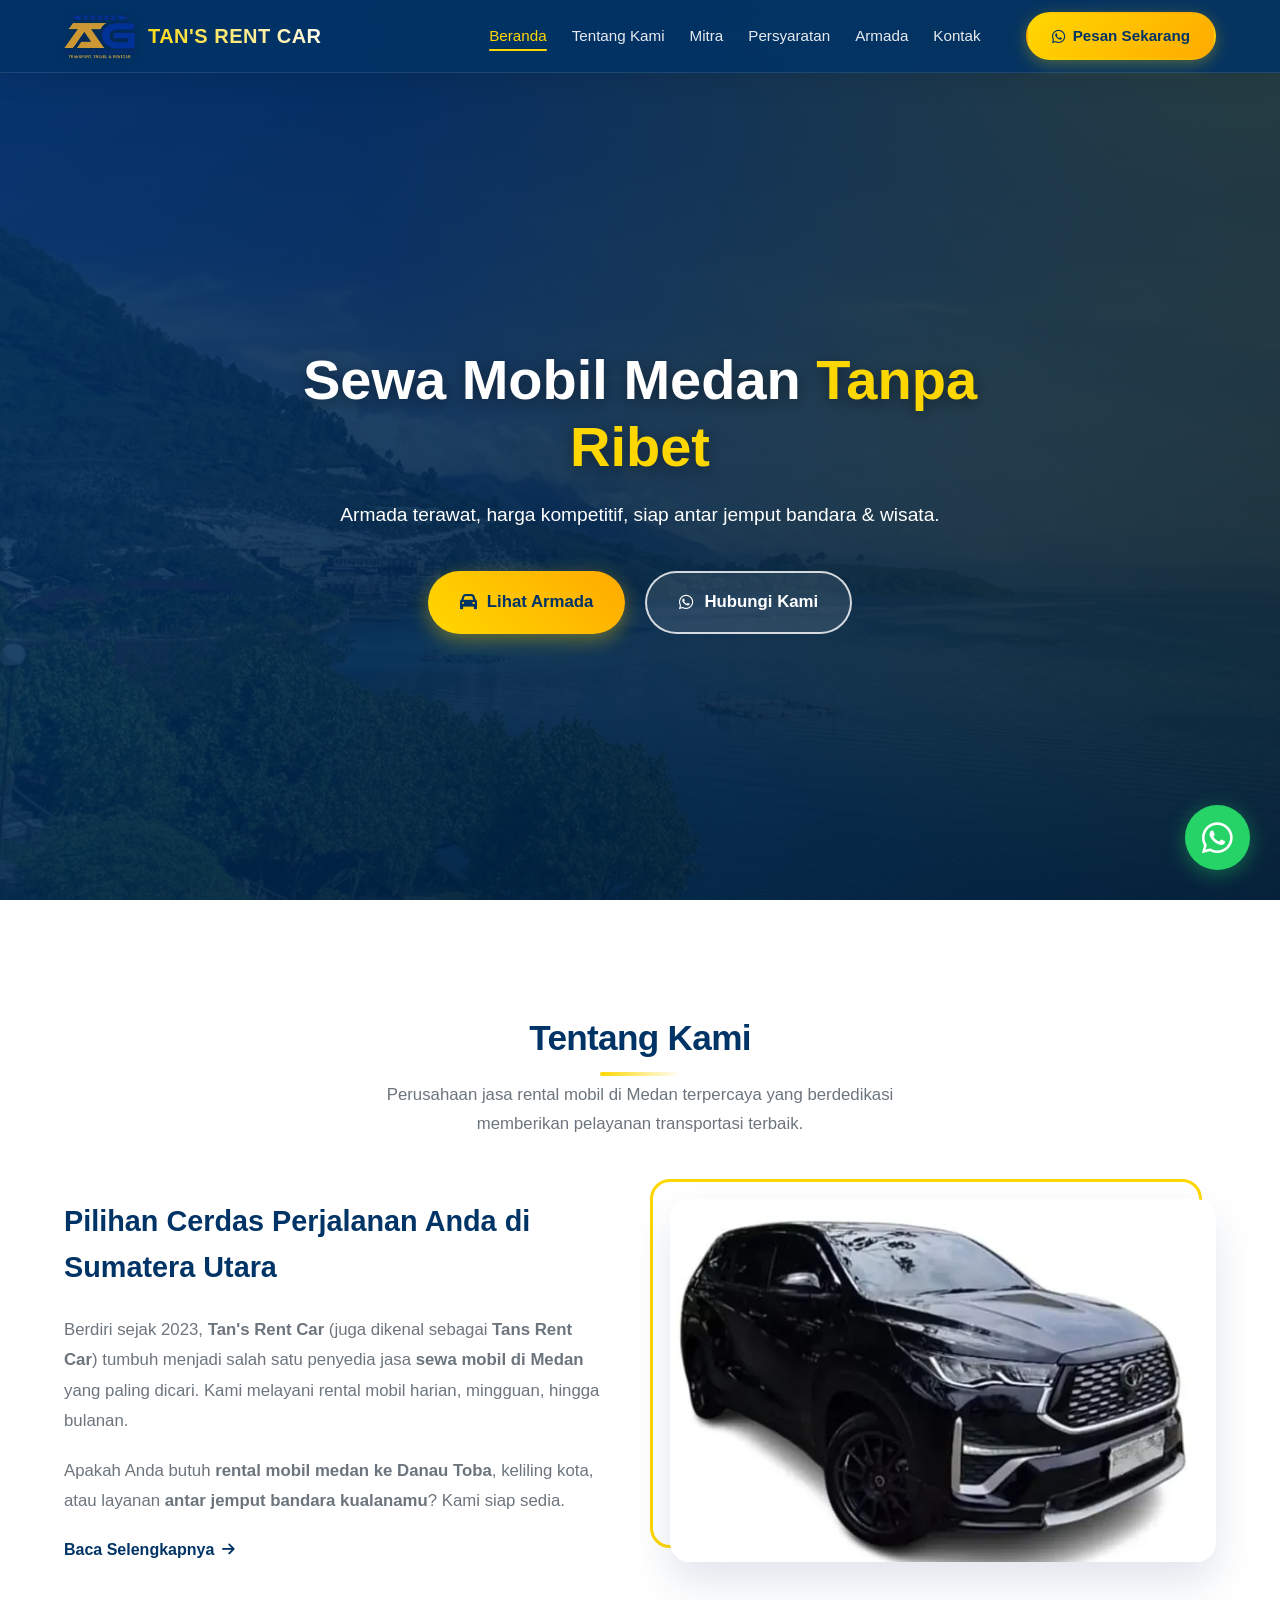
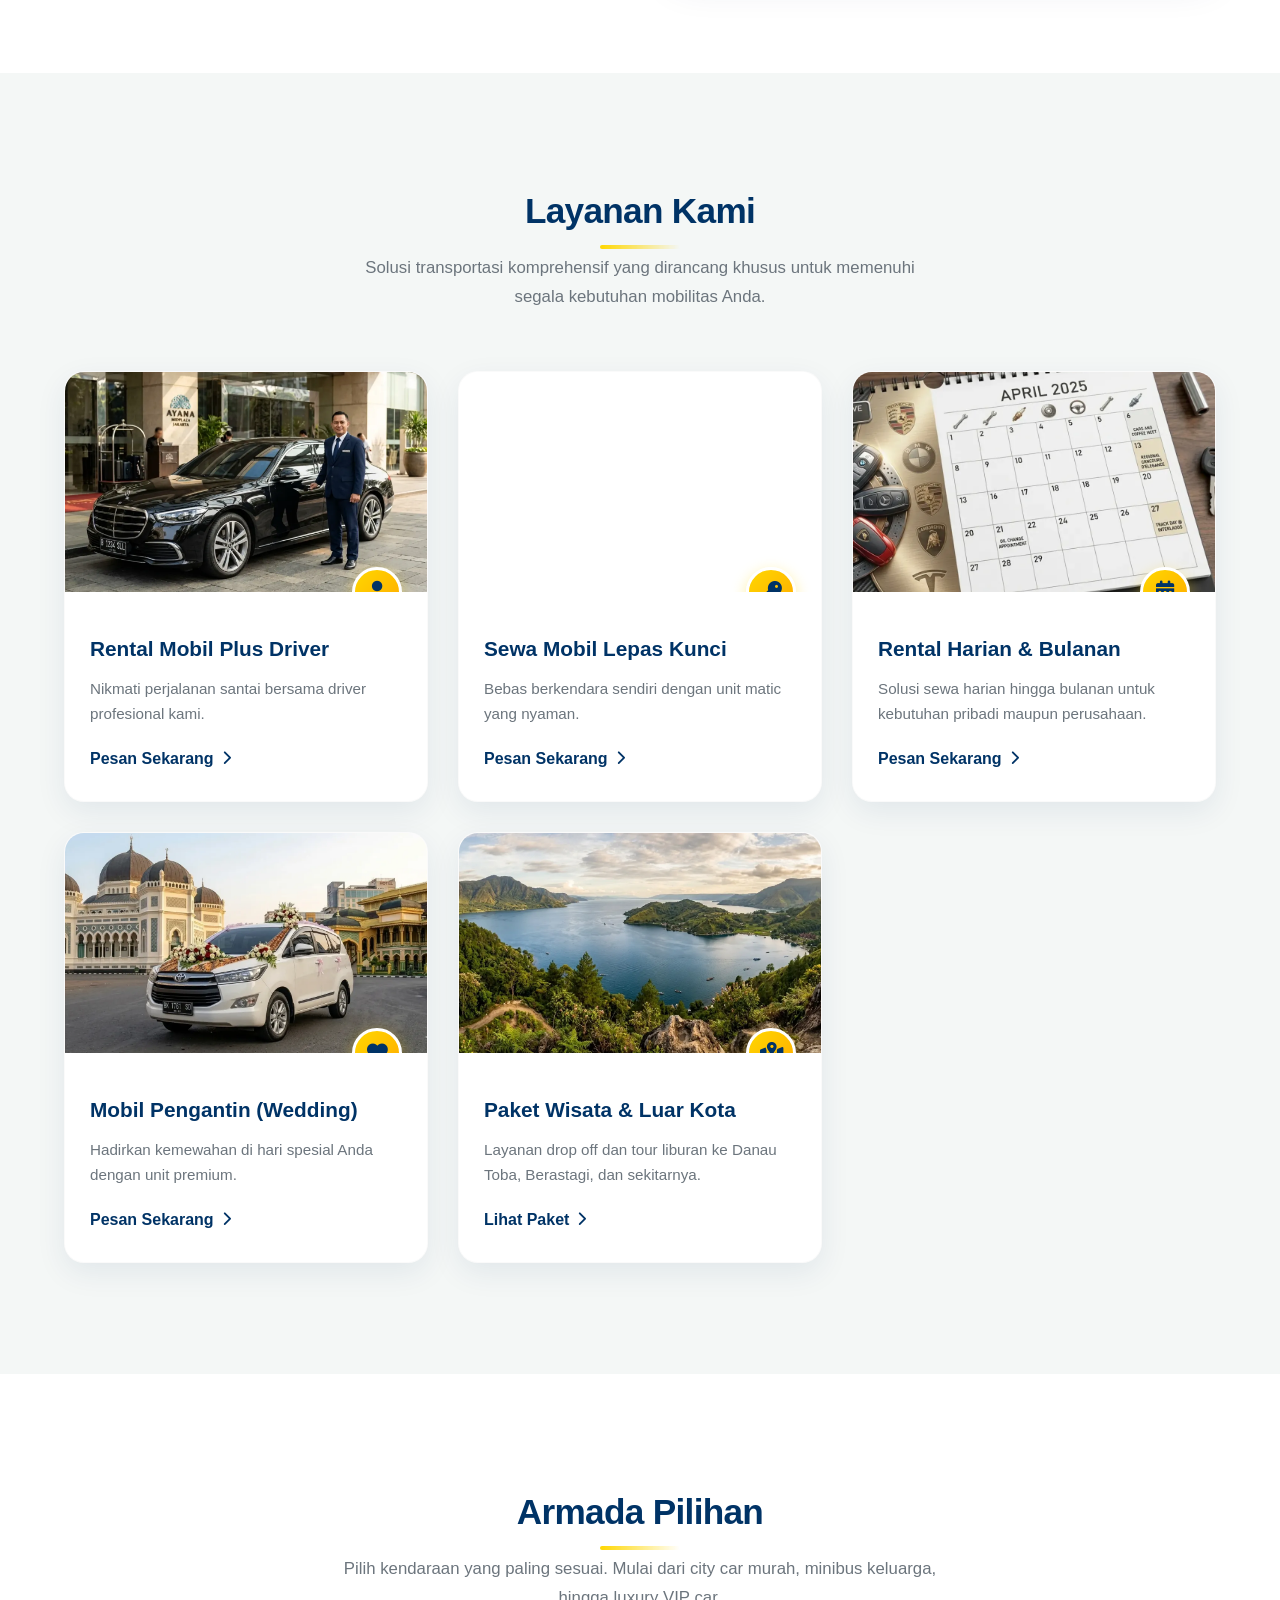
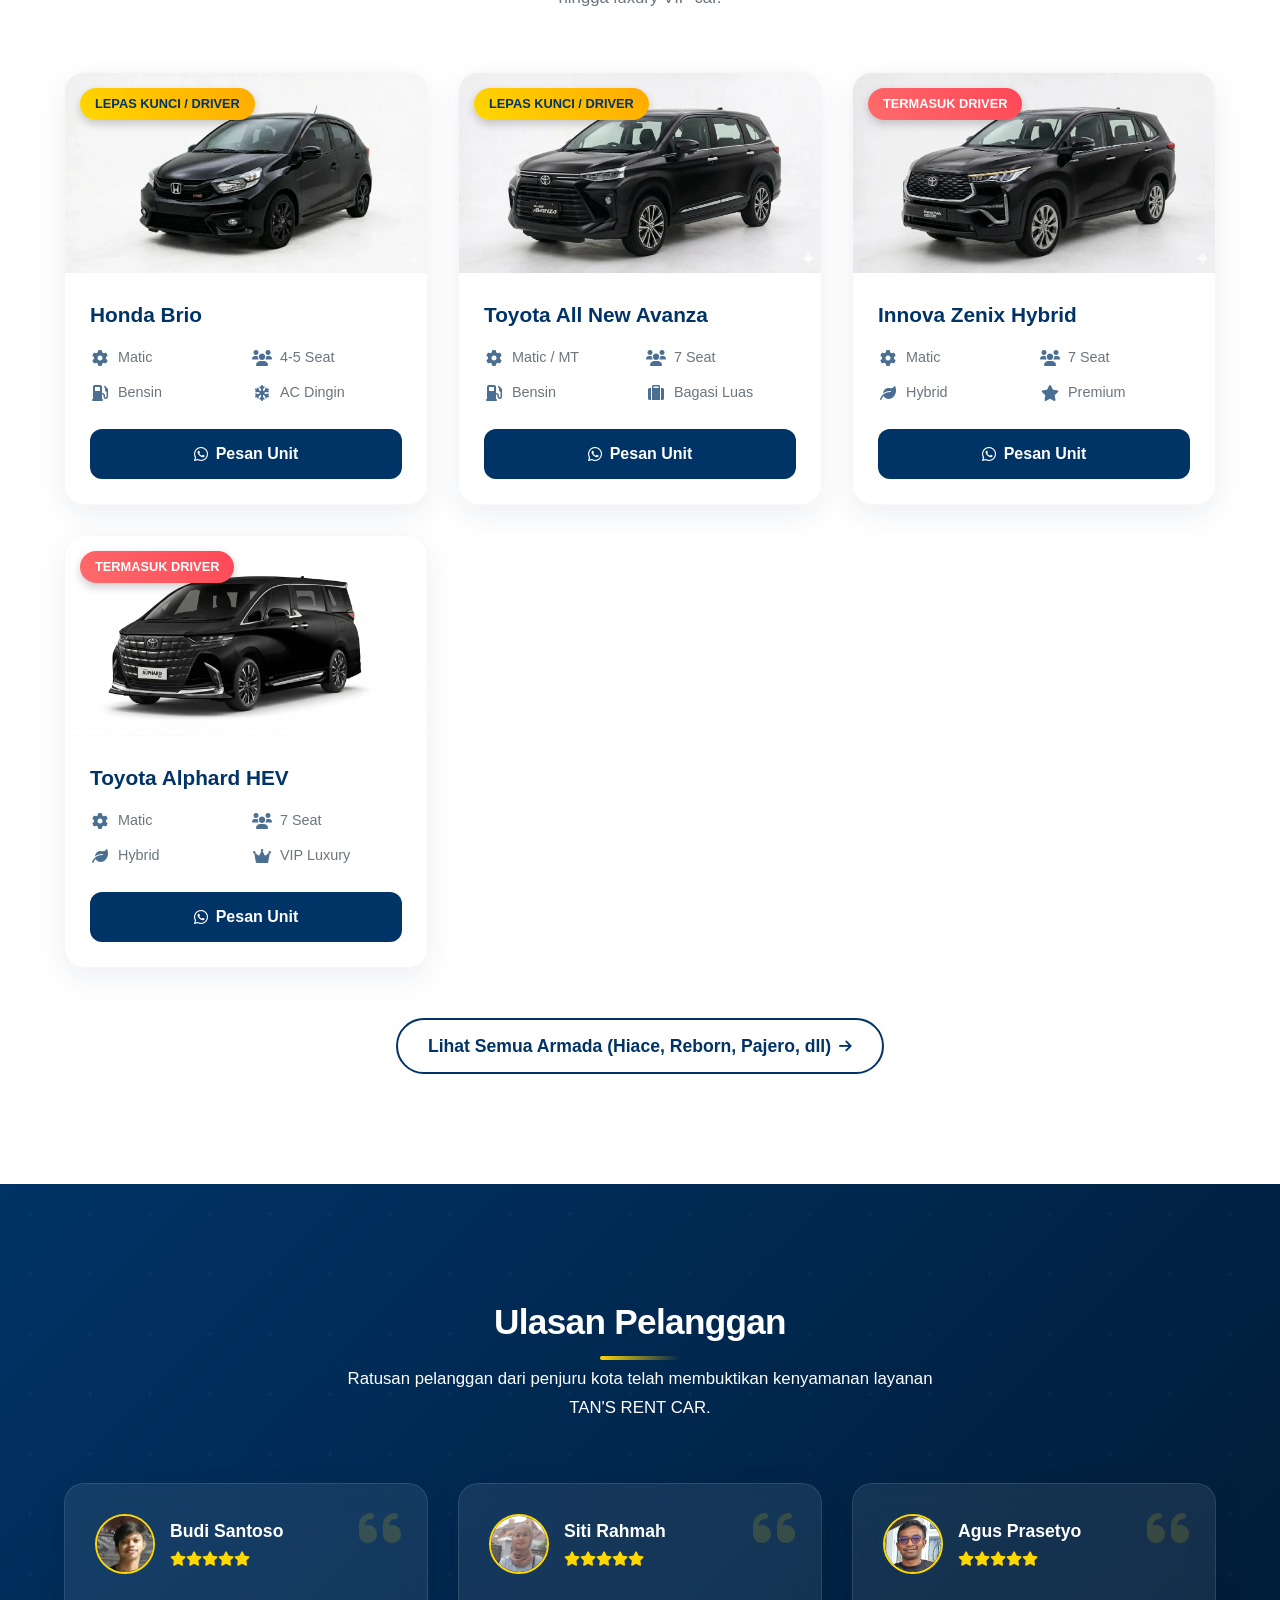
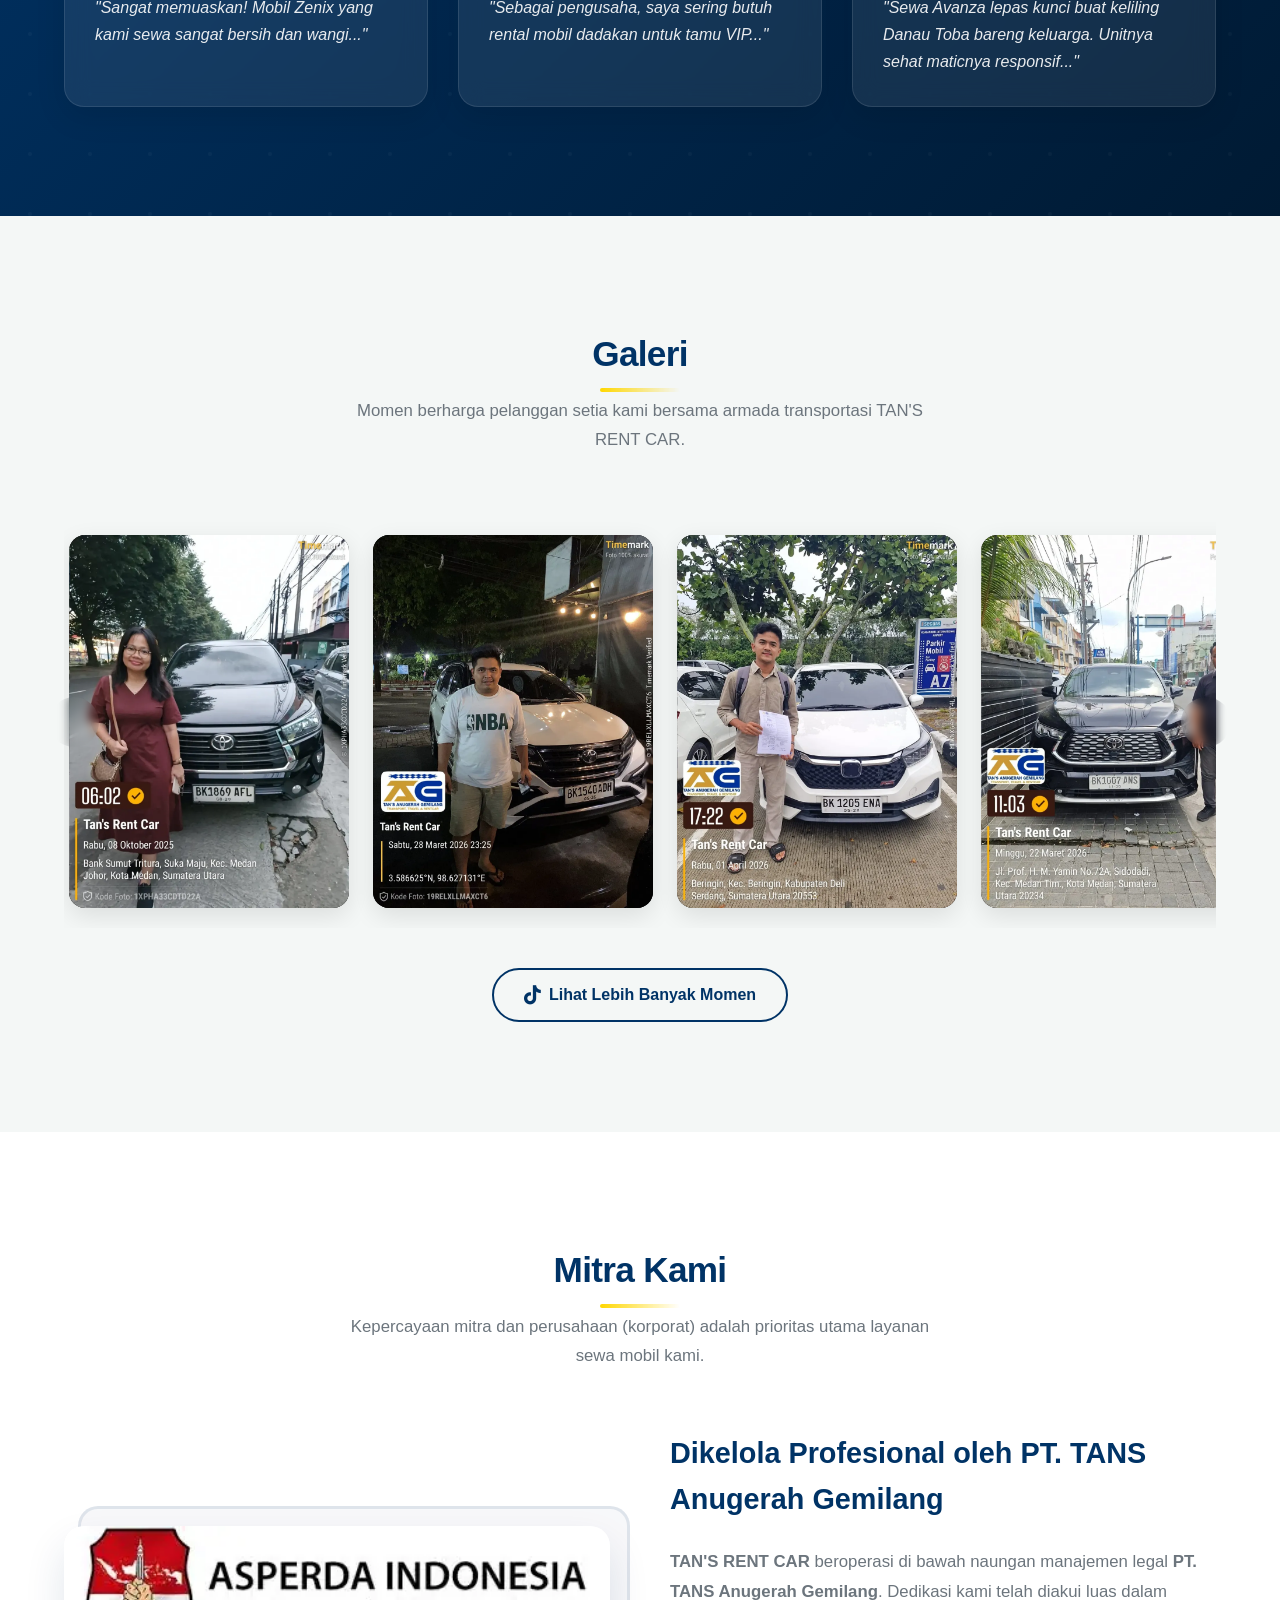
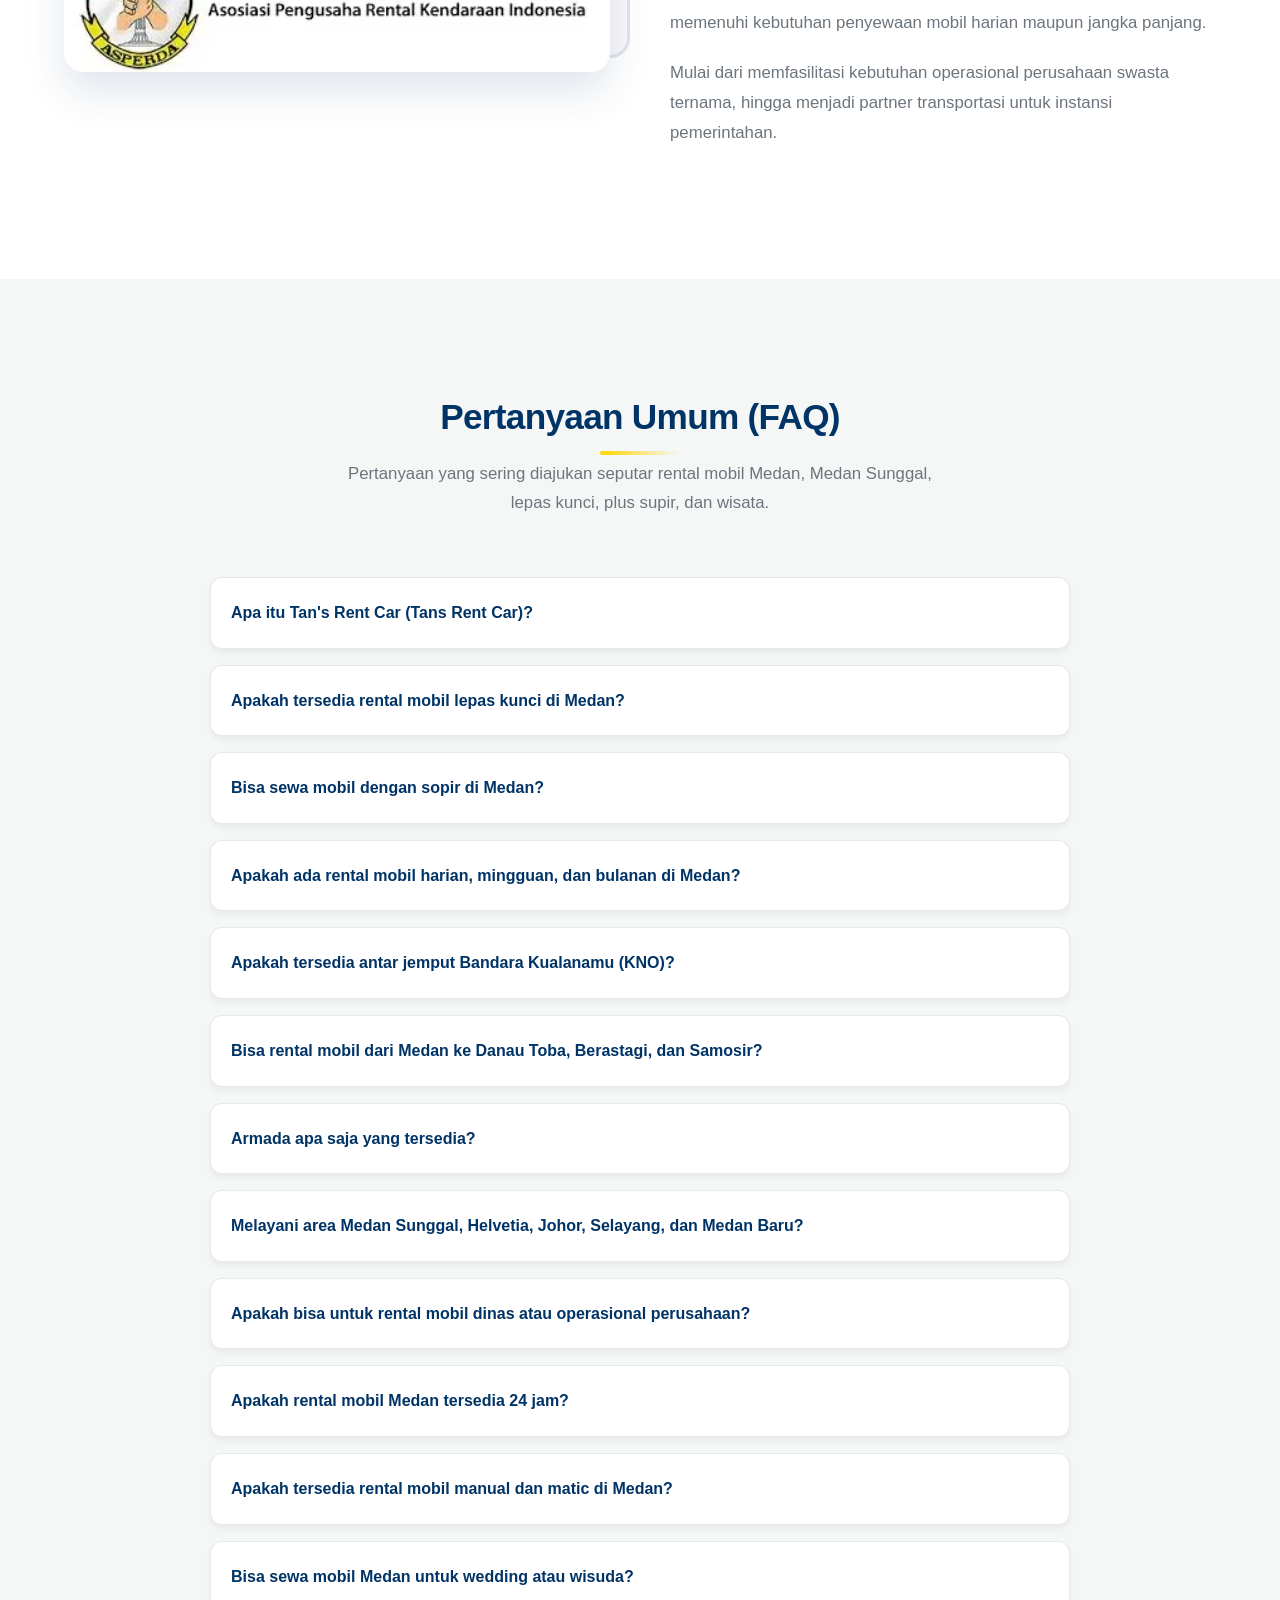
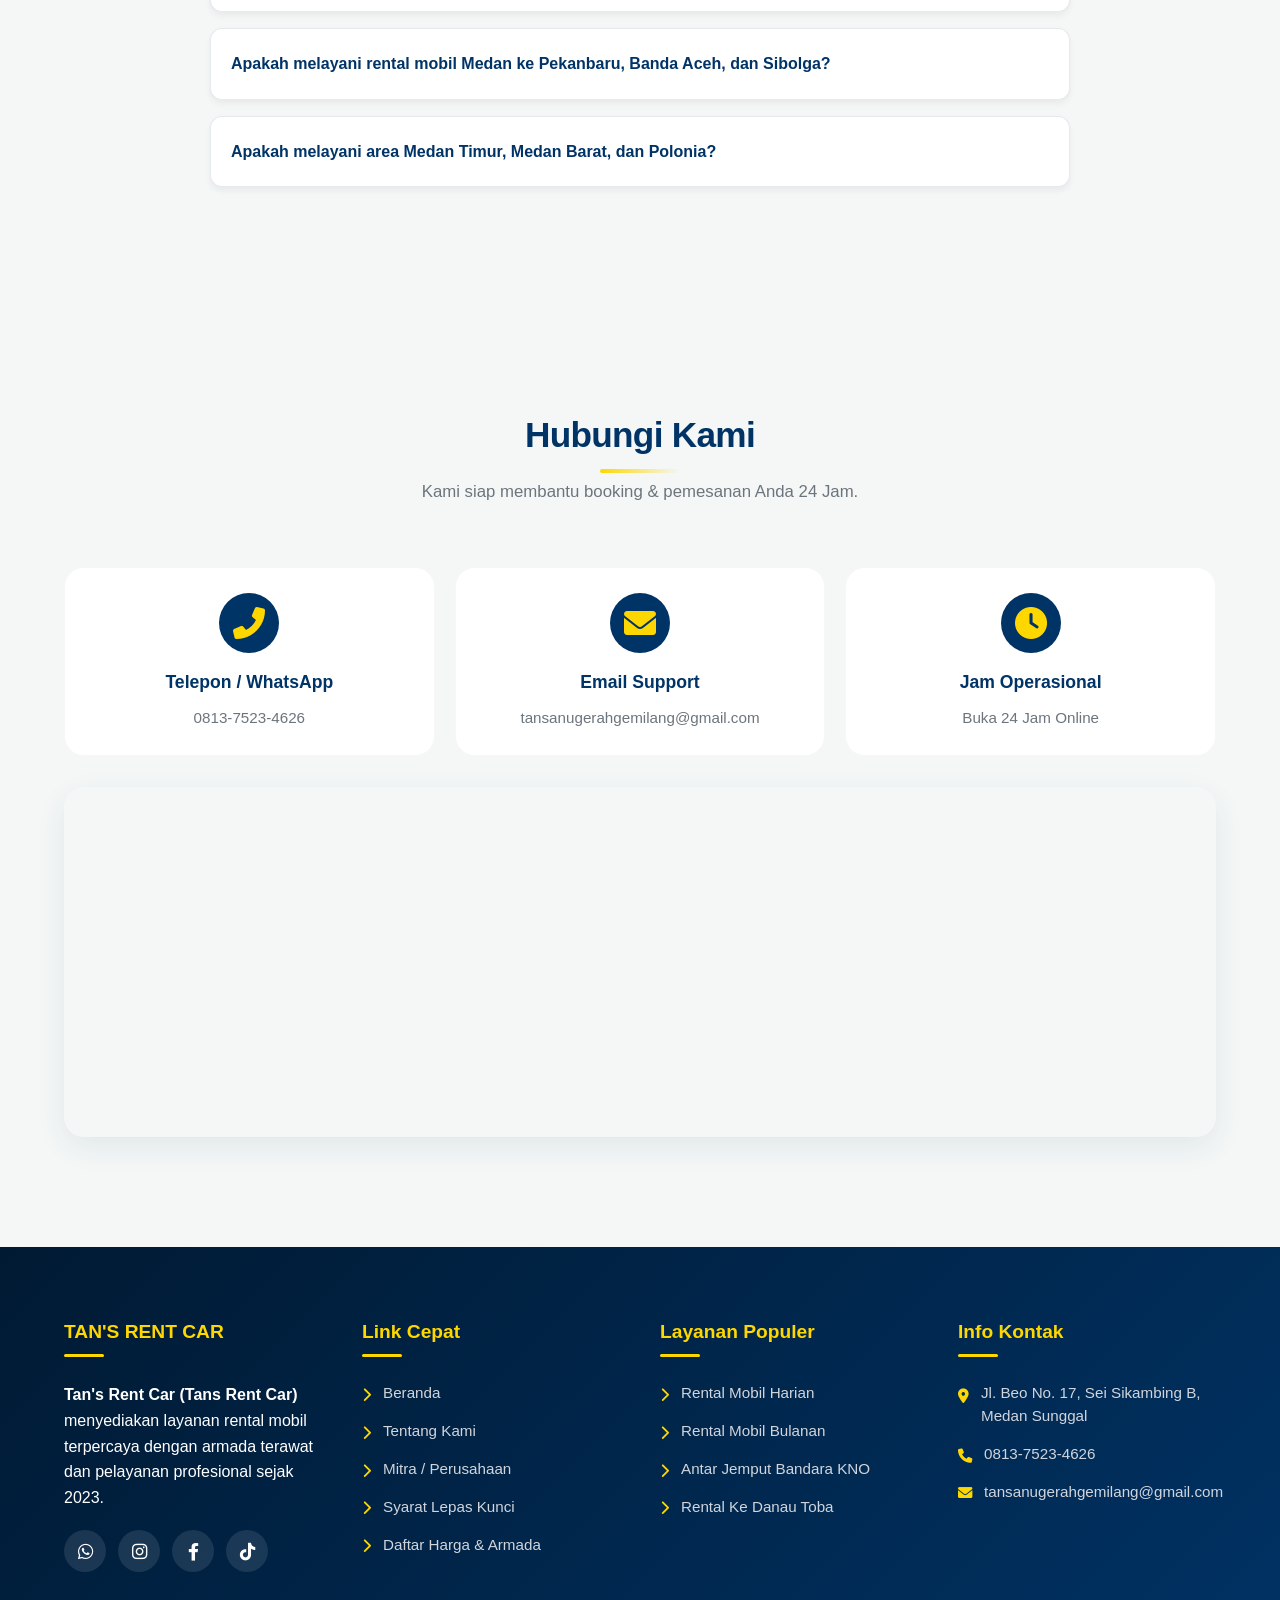
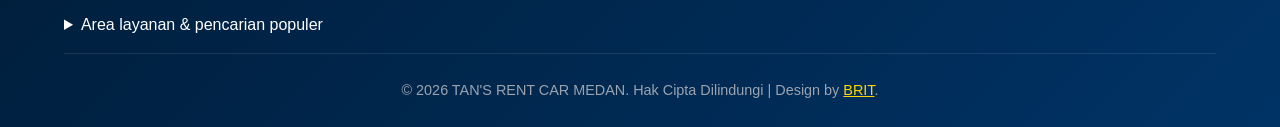
==== commit 64295d0a: "perf: optimize images and preload hero LCP for mobile performance" ====
--- a/index.html
+++ b/index.html
@@ -101,7 +101,15 @@
     </script>
 
     <link rel="icon" href="img/logo_tans_rental_car-removebg-preview.webp" type="image/webp">
-    
+
+    <!-- Preconnect untuk mempercepat font & icon eksternal -->
+    <link rel="preconnect" href="https://fonts.googleapis.com">
+    <link rel="preconnect" href="https://fonts.gstatic.com" crossorigin>
+    <link rel="preconnect" href="https://cdnjs.cloudflare.com" crossorigin>
+
+    <!-- Preload LCP hero background -->
+    <link rel="preload" as="image" href="img/Danau-Toba-Wisata-Danau-Toba.webp" fetchpriority="high">
+
     <!-- Pemuatan Font Asynchronous untuk mengatasi Render Blocking -->
     <link rel="stylesheet" href="https://fonts.googleapis.com/css2?family=Poppins:wght@300;400;500;600;700;800&display=swap">
     <link rel="stylesheet" href="https://cdnjs.cloudflare.com/ajax/libs/font-awesome/6.0.0/css/all.min.css">
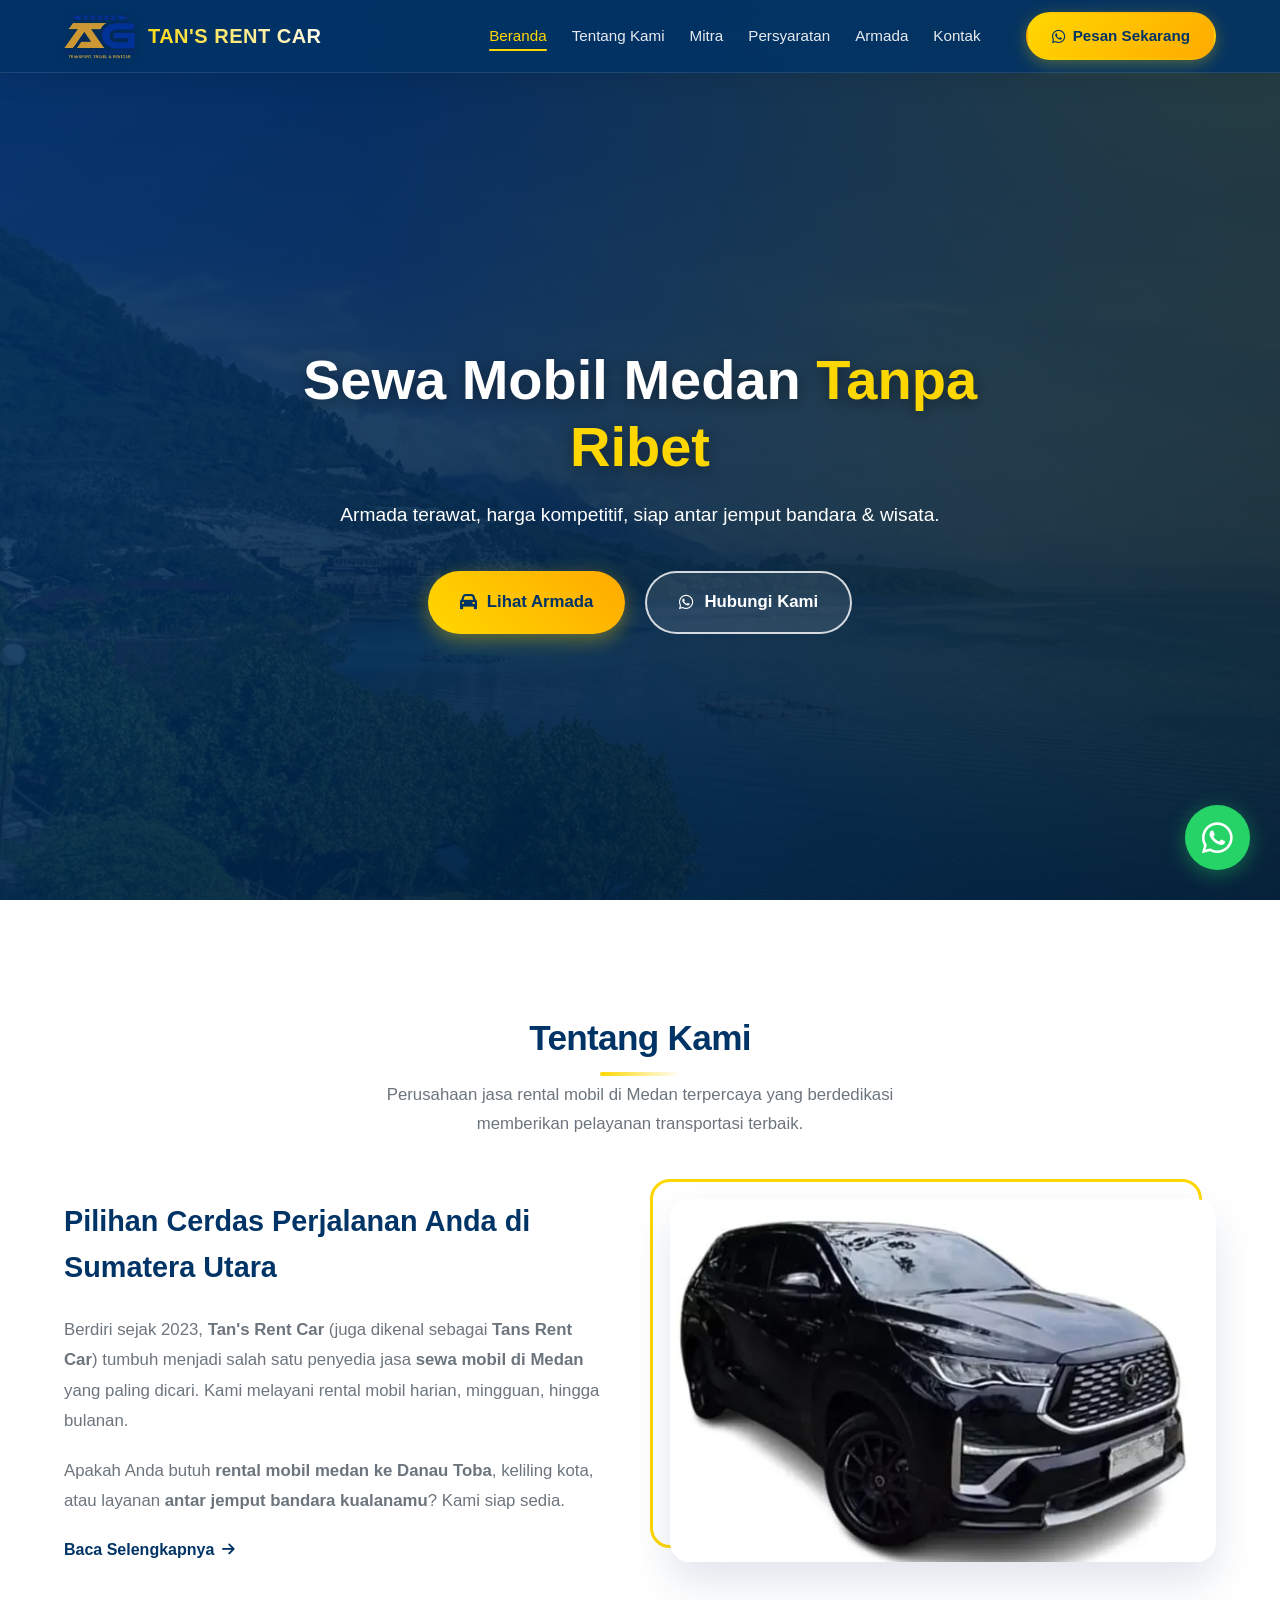
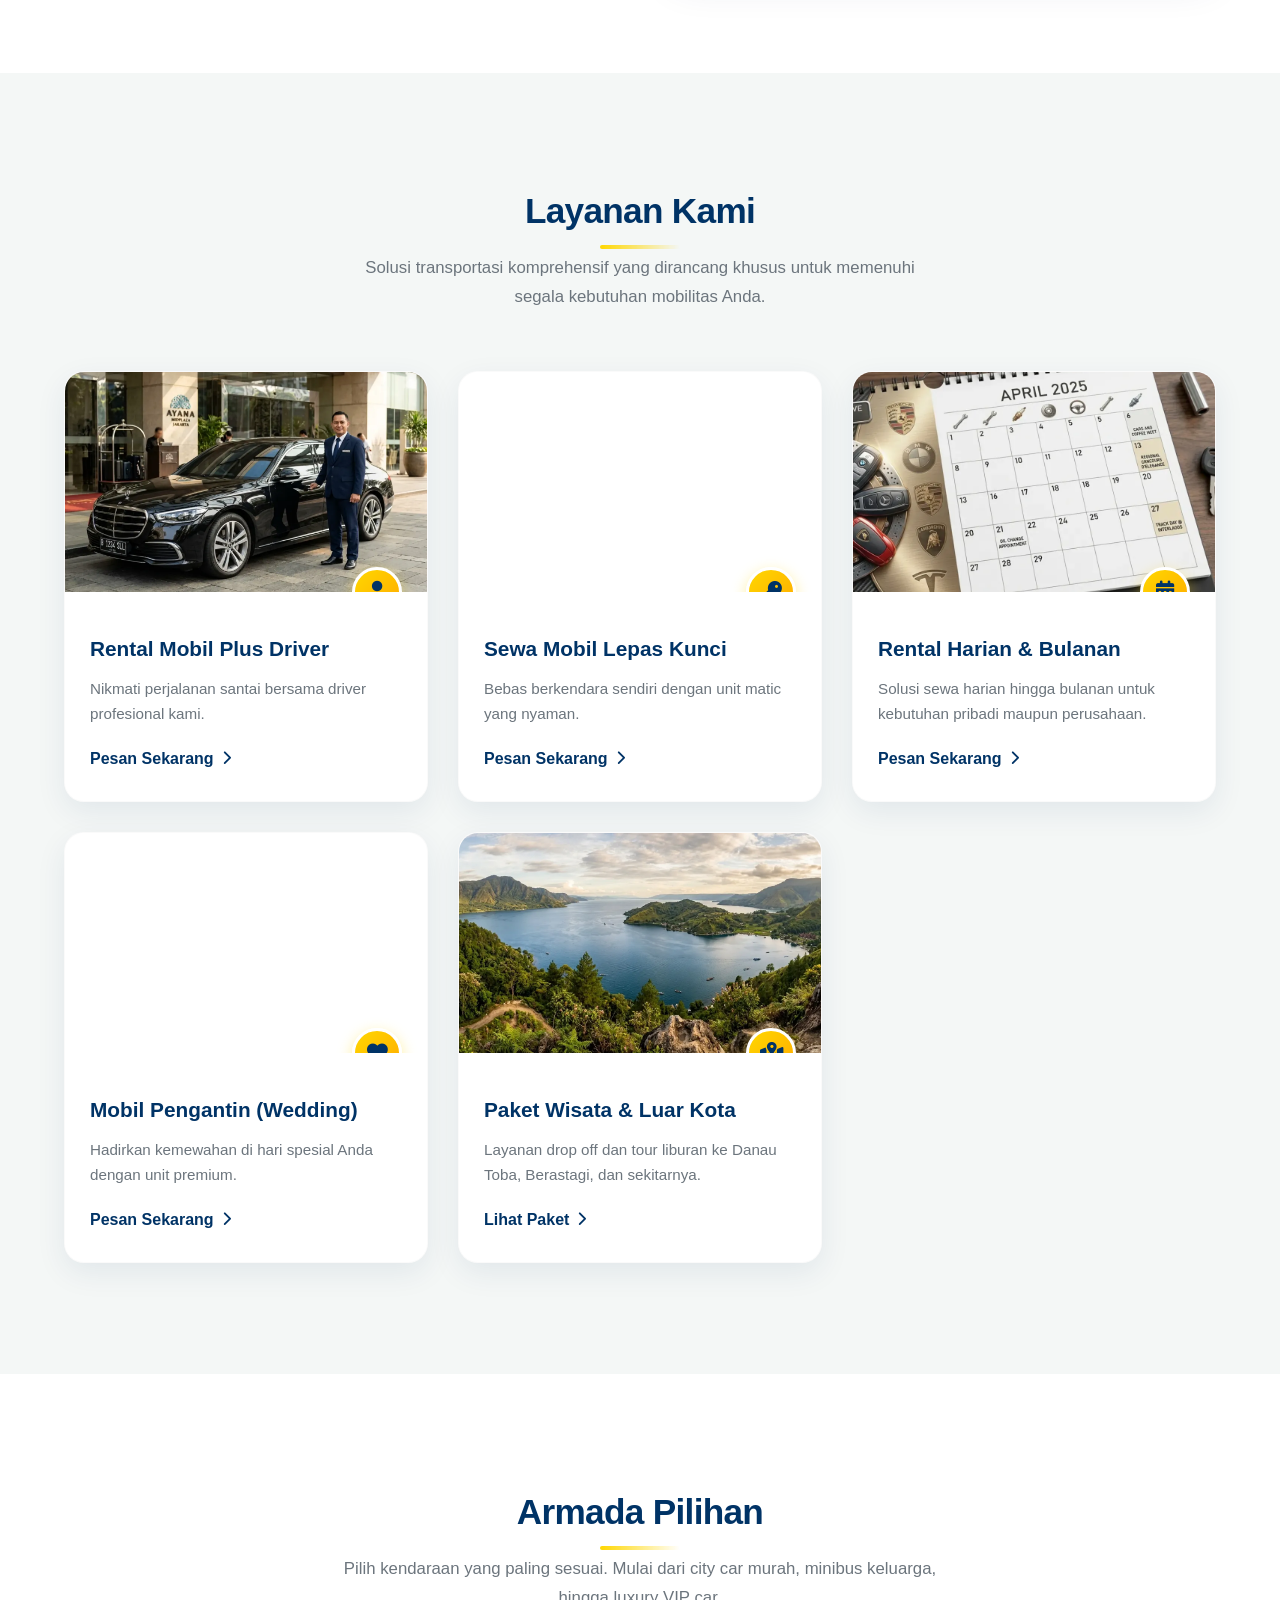
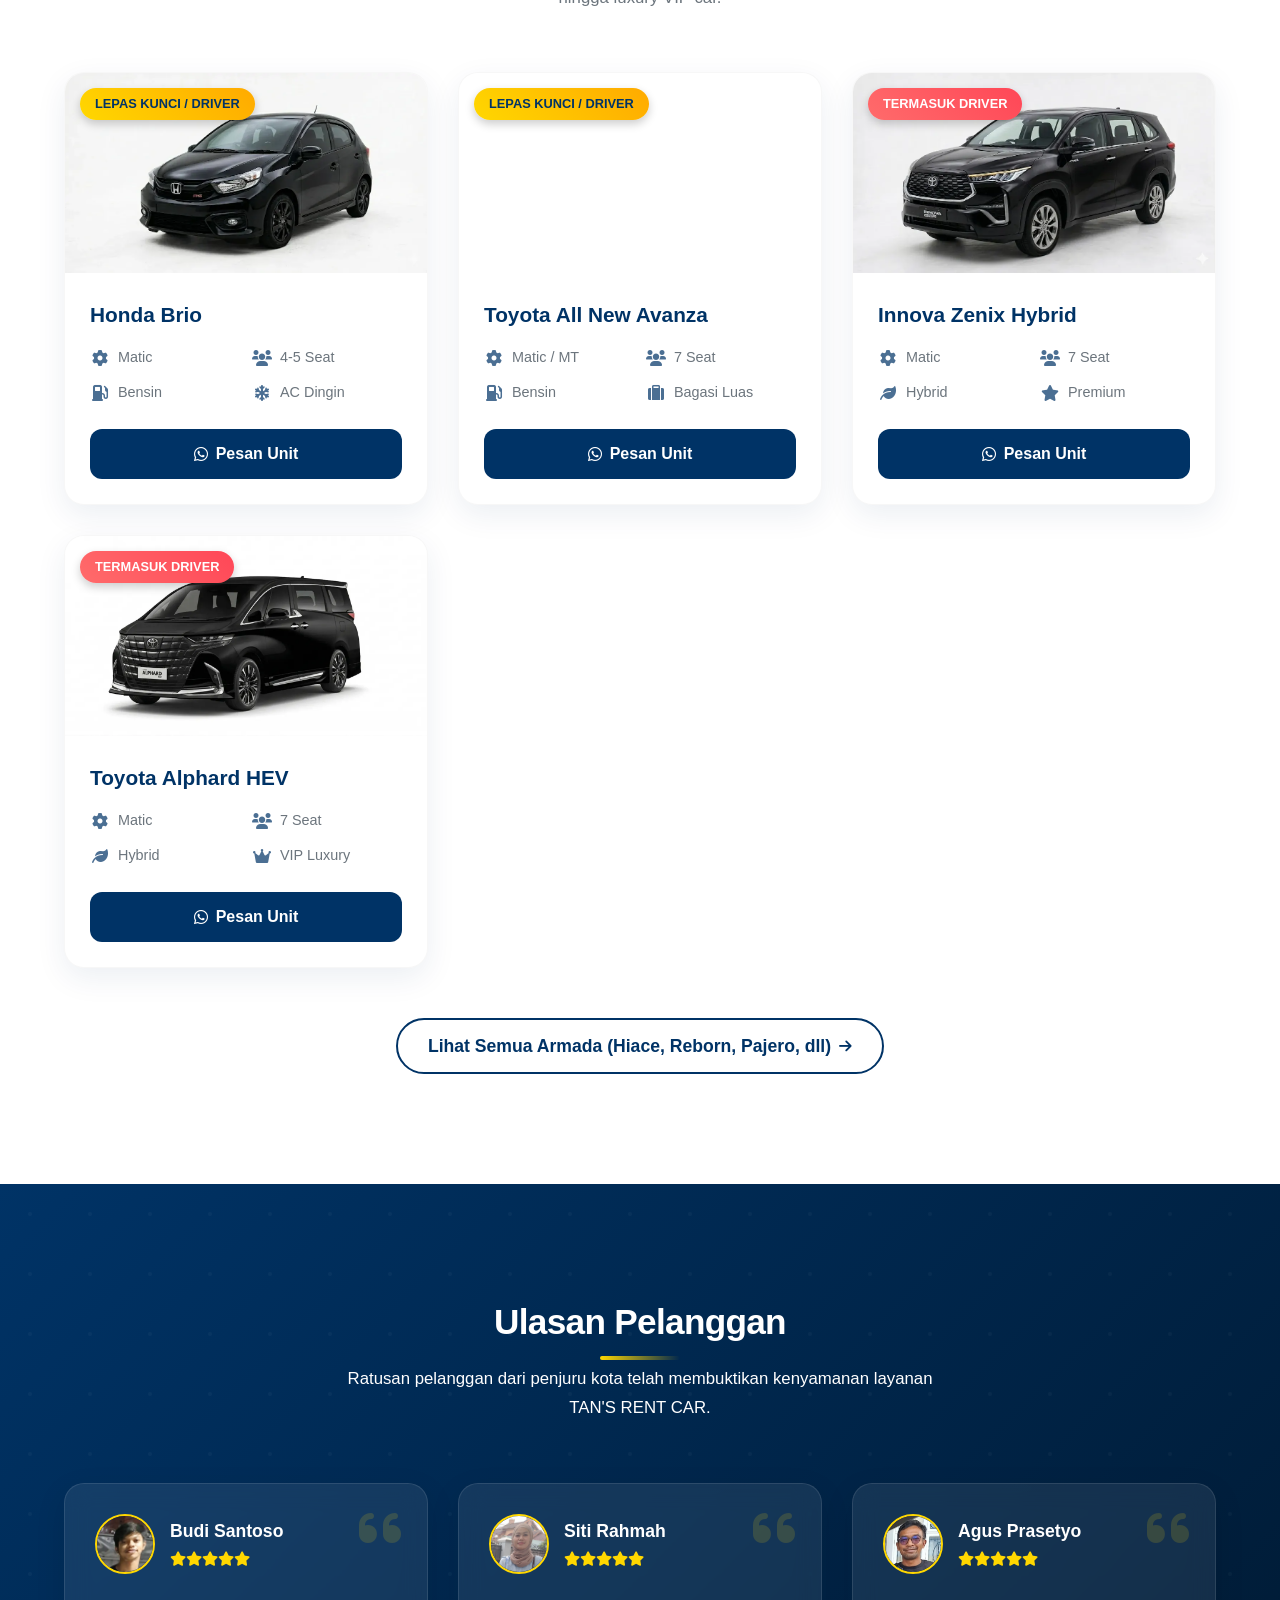
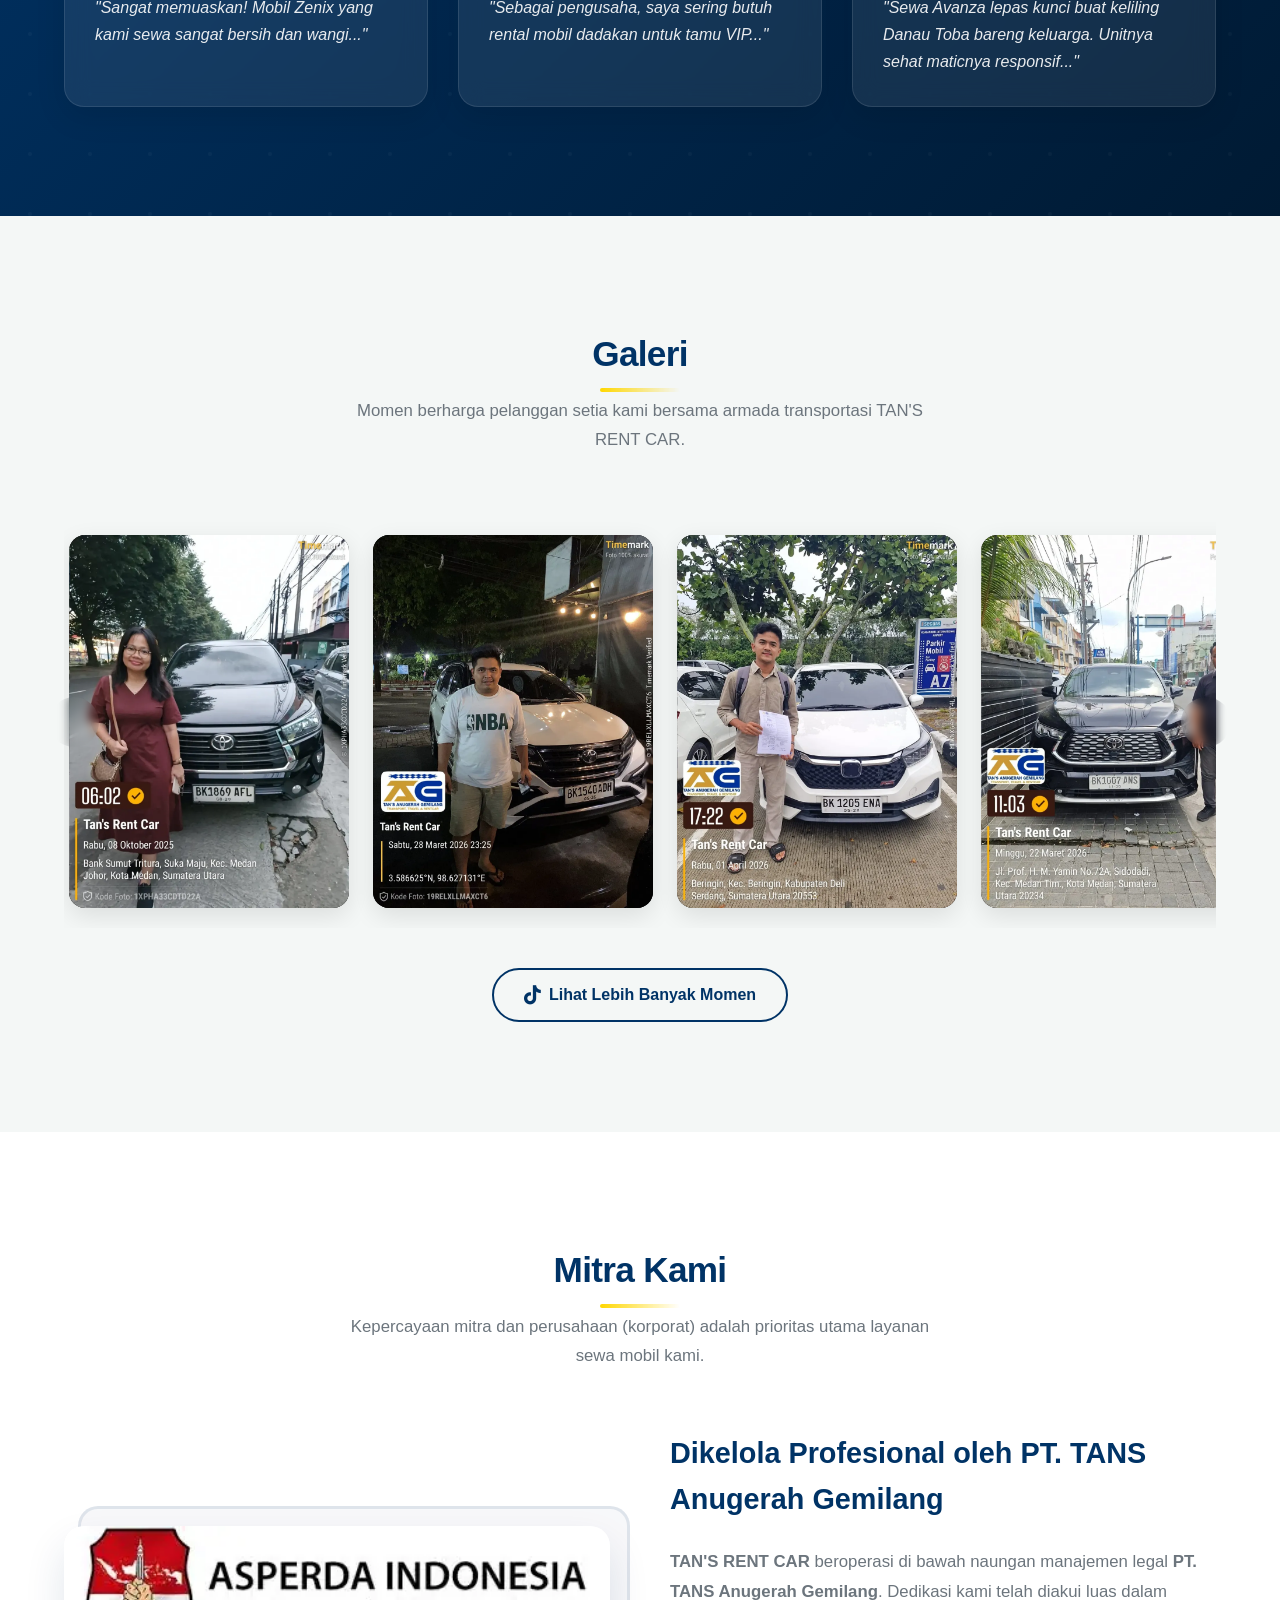
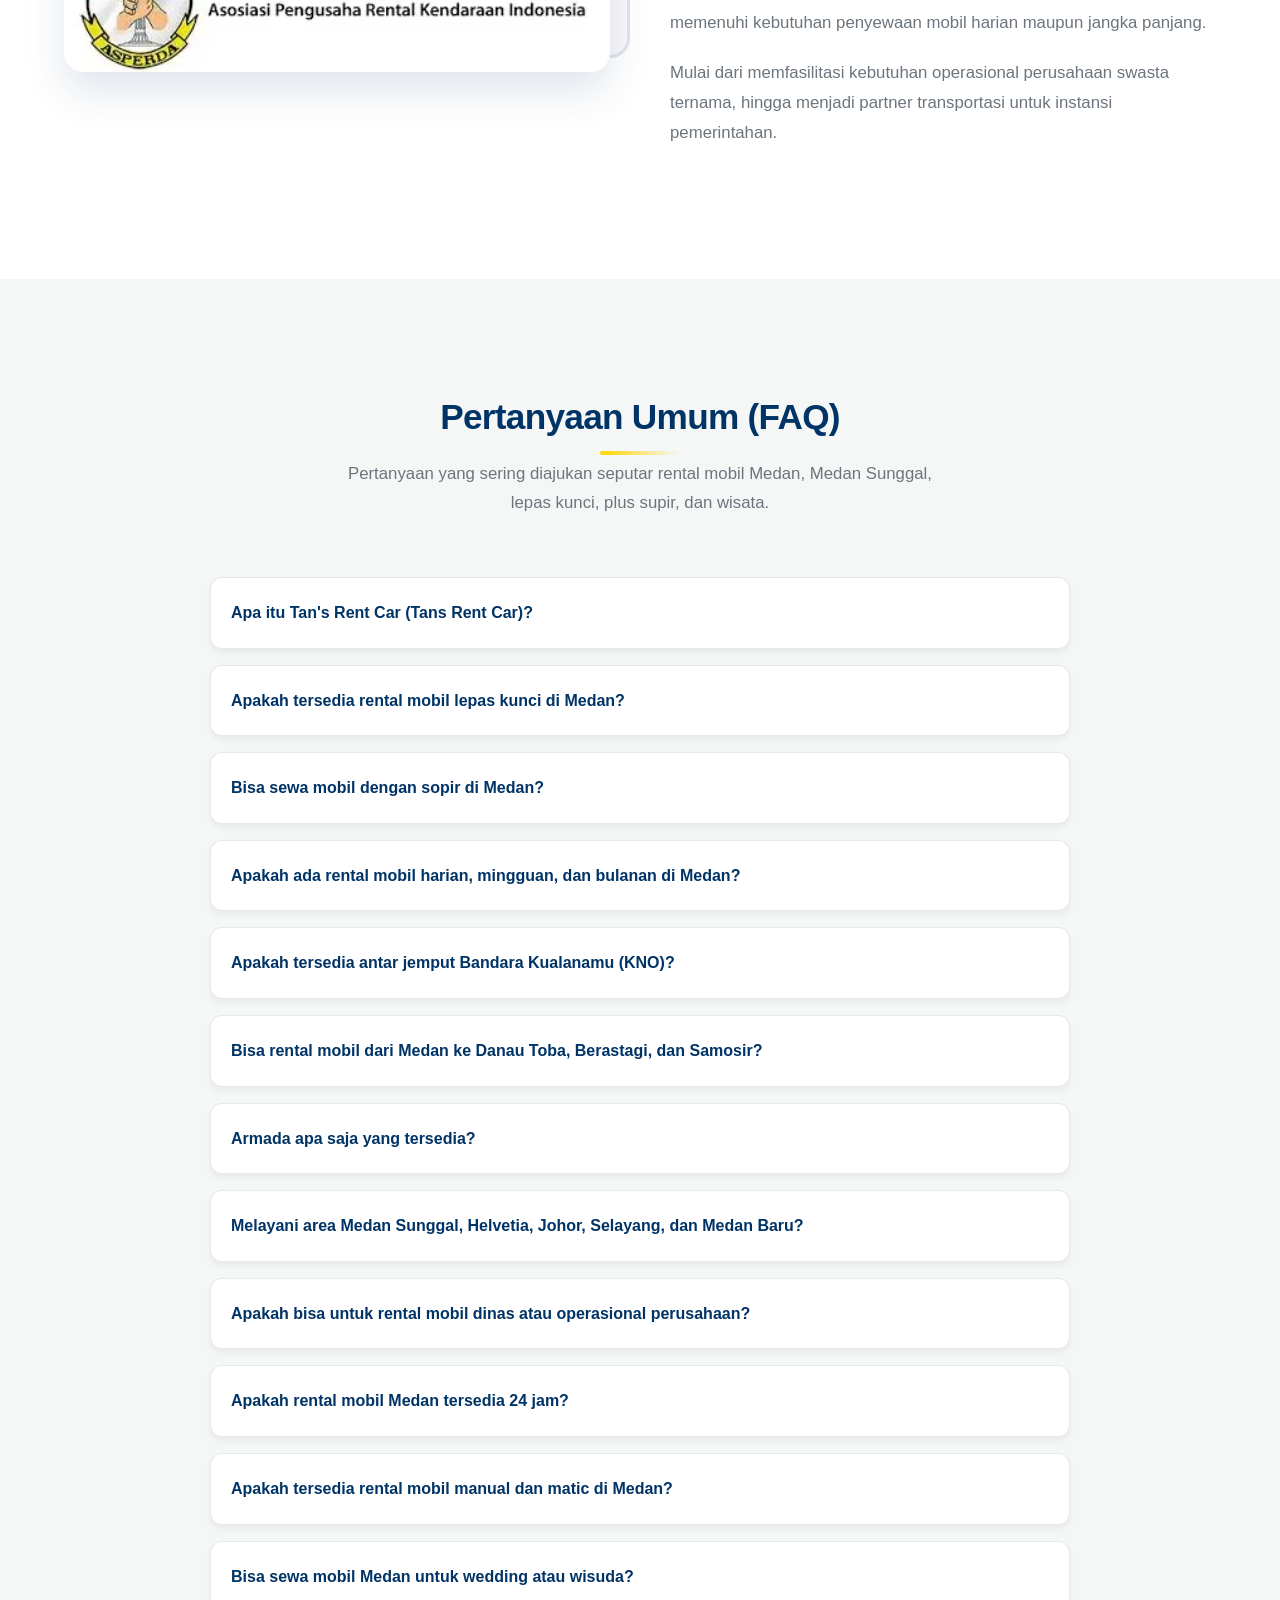
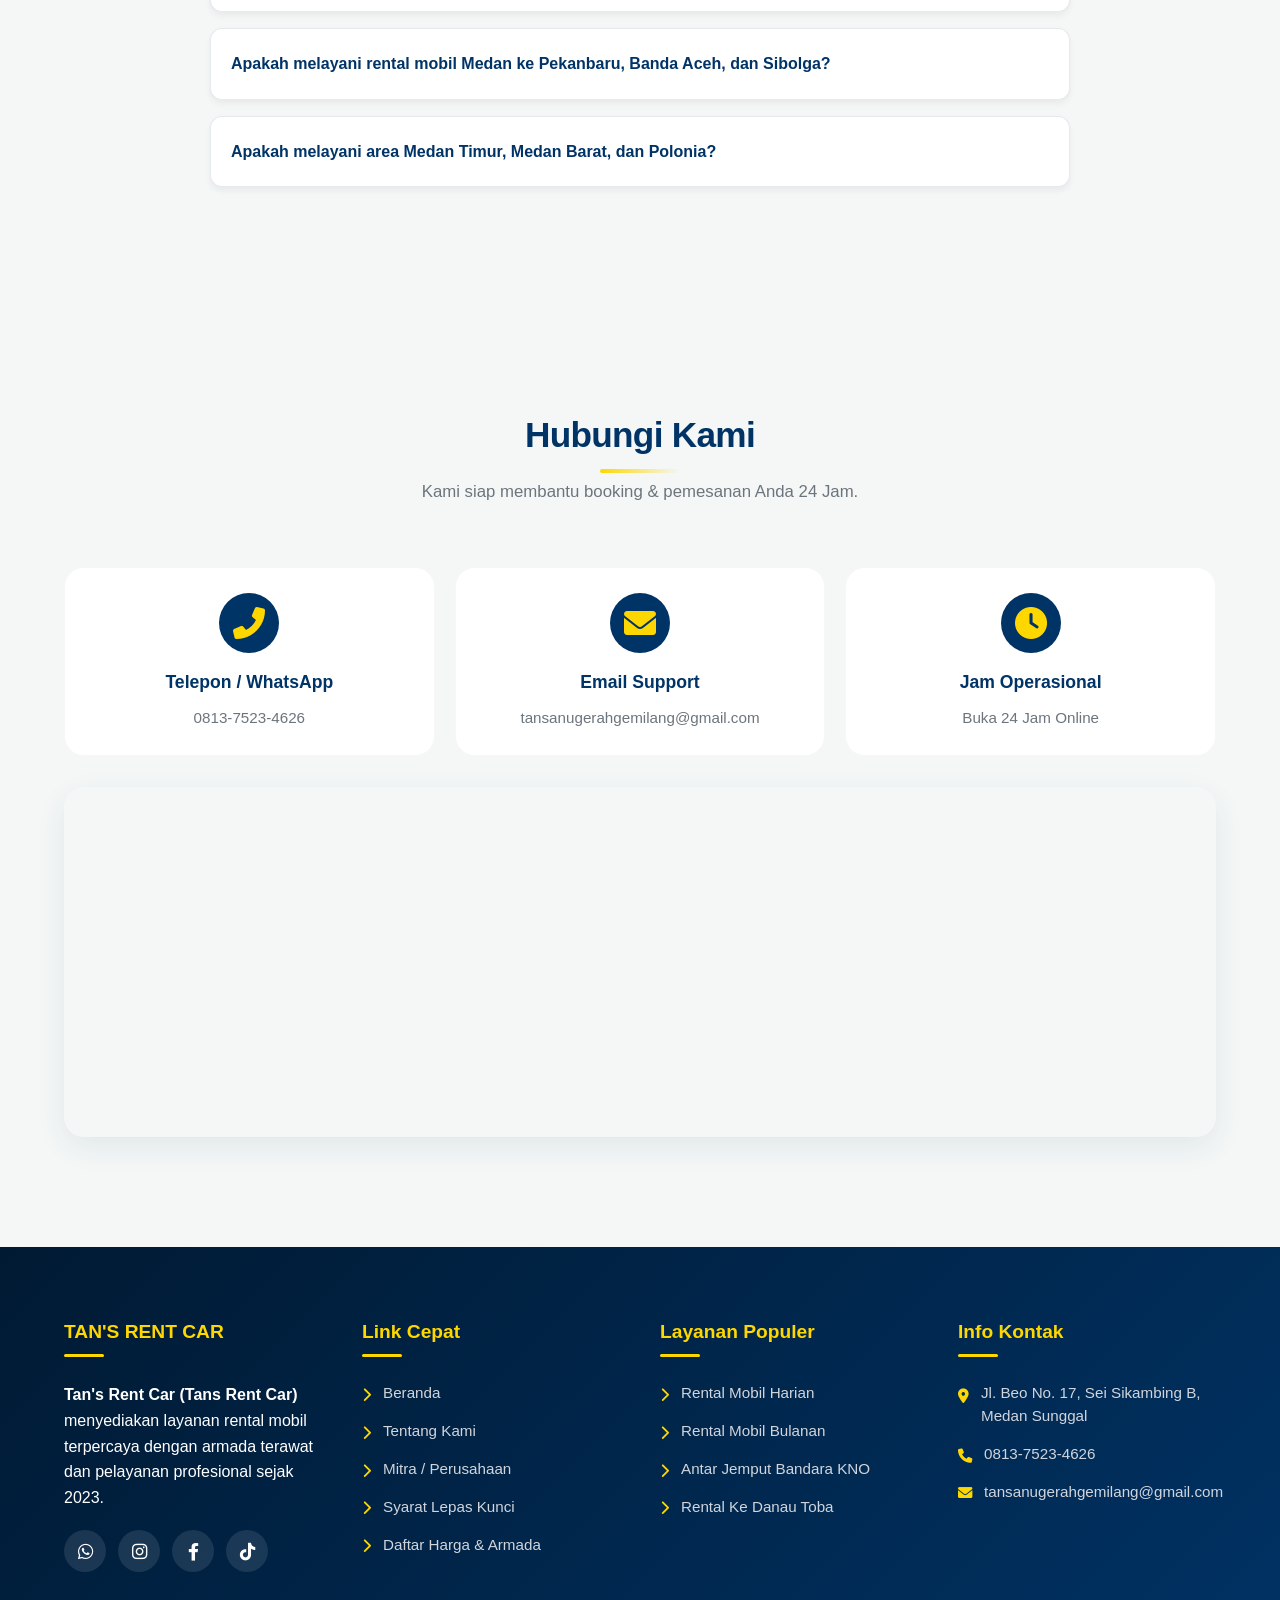
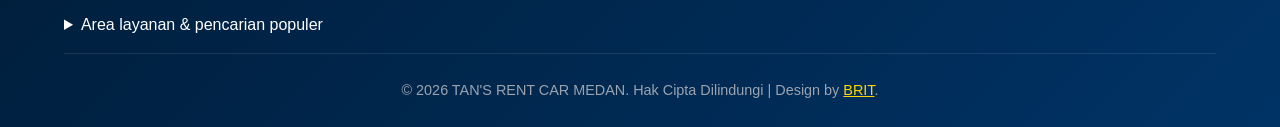
==== commit d3a531e1: "fix: keep WhatsApp floating button inside mobile viewport" ====
--- a/index.html
+++ b/index.html
@@ -301,6 +301,35 @@
         @media (max-width:768px){.section{padding:72px 0}.section-title h2{font-size:1.9rem}.whatsapp-float{width:60px;height:60px;font-size:2rem}}
 
     </style>
+
+    <!-- Perbaikan posisi floating WhatsApp agar tidak keluar viewport -->
+    <style>
+        html, body { overflow-x: hidden; max-width: 100%; }
+        img, video, iframe, table { max-width: 100%; height: auto; }
+        .whatsapp-float {
+            position: fixed;
+            left: auto;
+            margin: 0;
+            right: 16px;
+            right: max(16px, env(safe-area-inset-right));
+            bottom: 16px;
+            bottom: max(16px, env(safe-area-inset-bottom));
+            width: 56px;
+            height: 56px;
+            font-size: 1.9rem;
+            max-width: calc(100vw - 32px);
+        }
+        @media (min-width: 769px) {
+            .whatsapp-float {
+                right: 30px;
+                bottom: 30px;
+                width: 65px;
+                height: 65px;
+                font-size: 2.2rem;
+            }
+        }
+    </style>
+
 </head>
 
 <body>
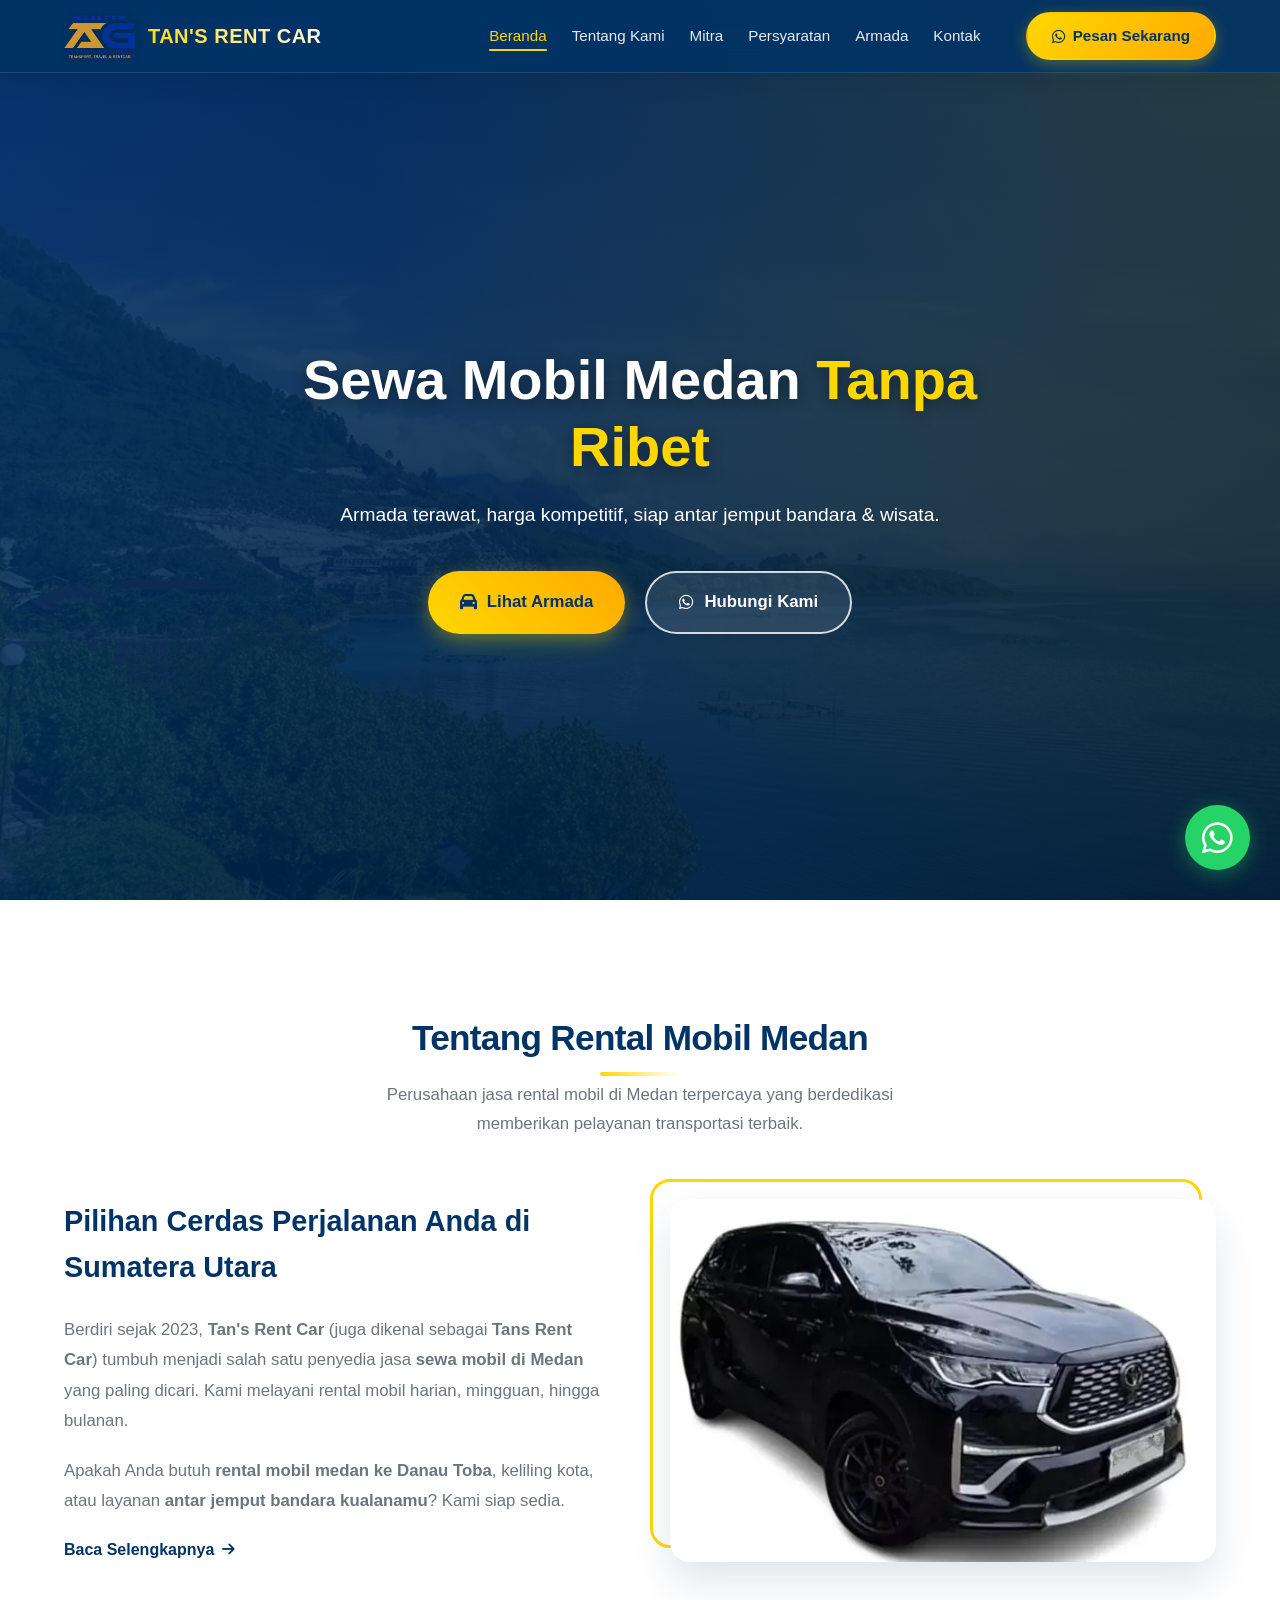
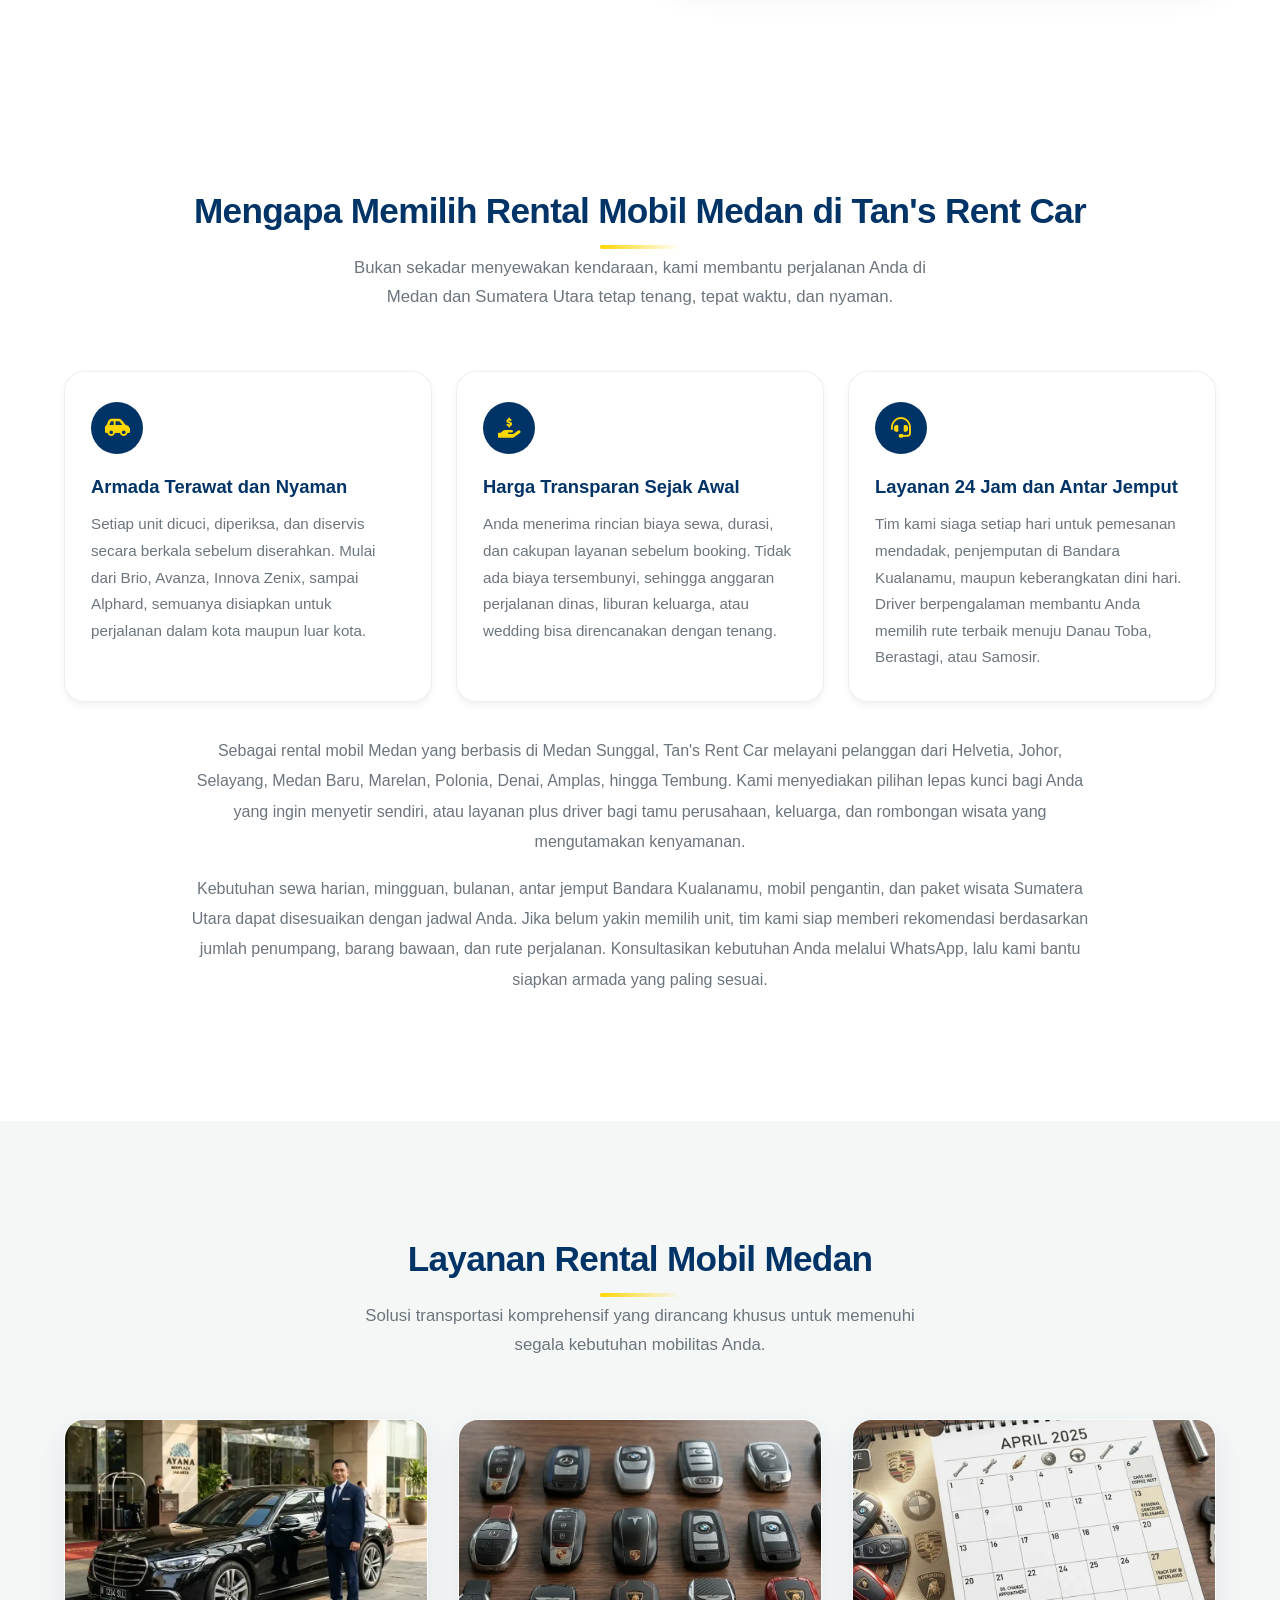
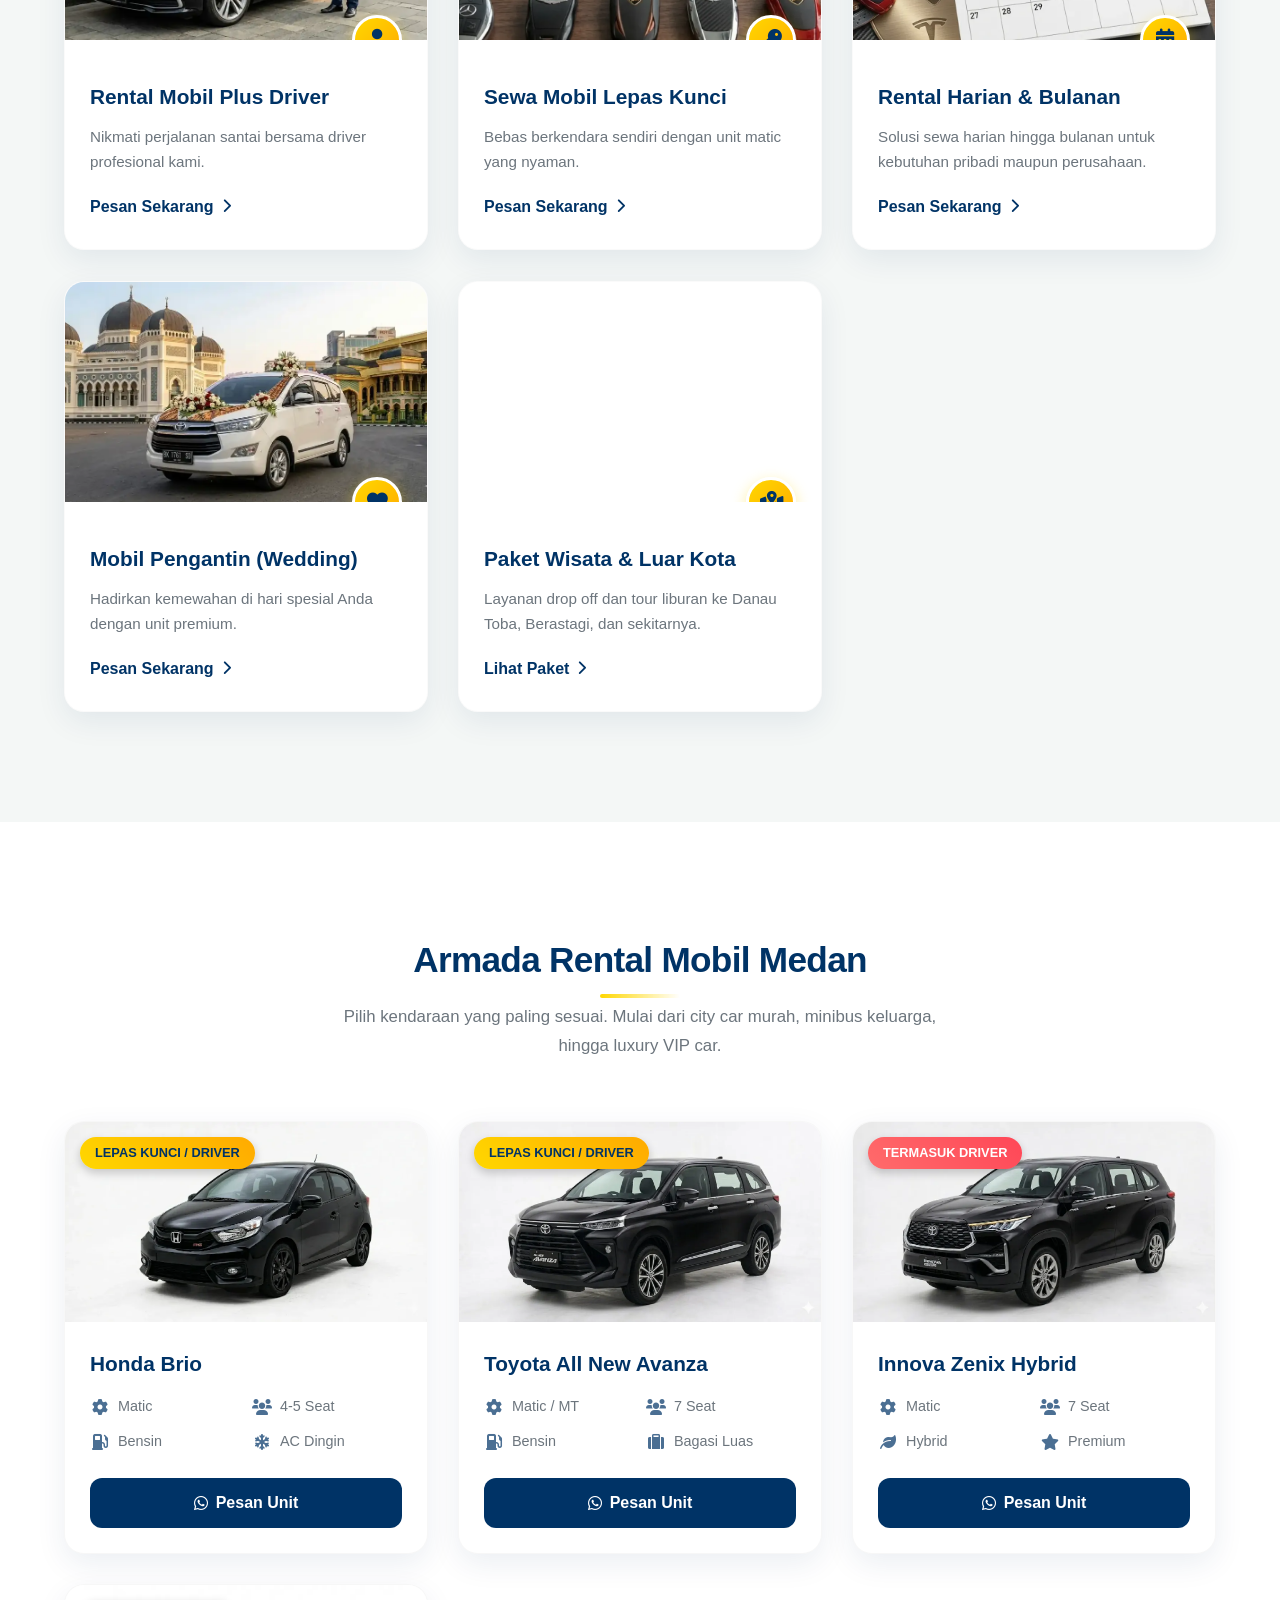
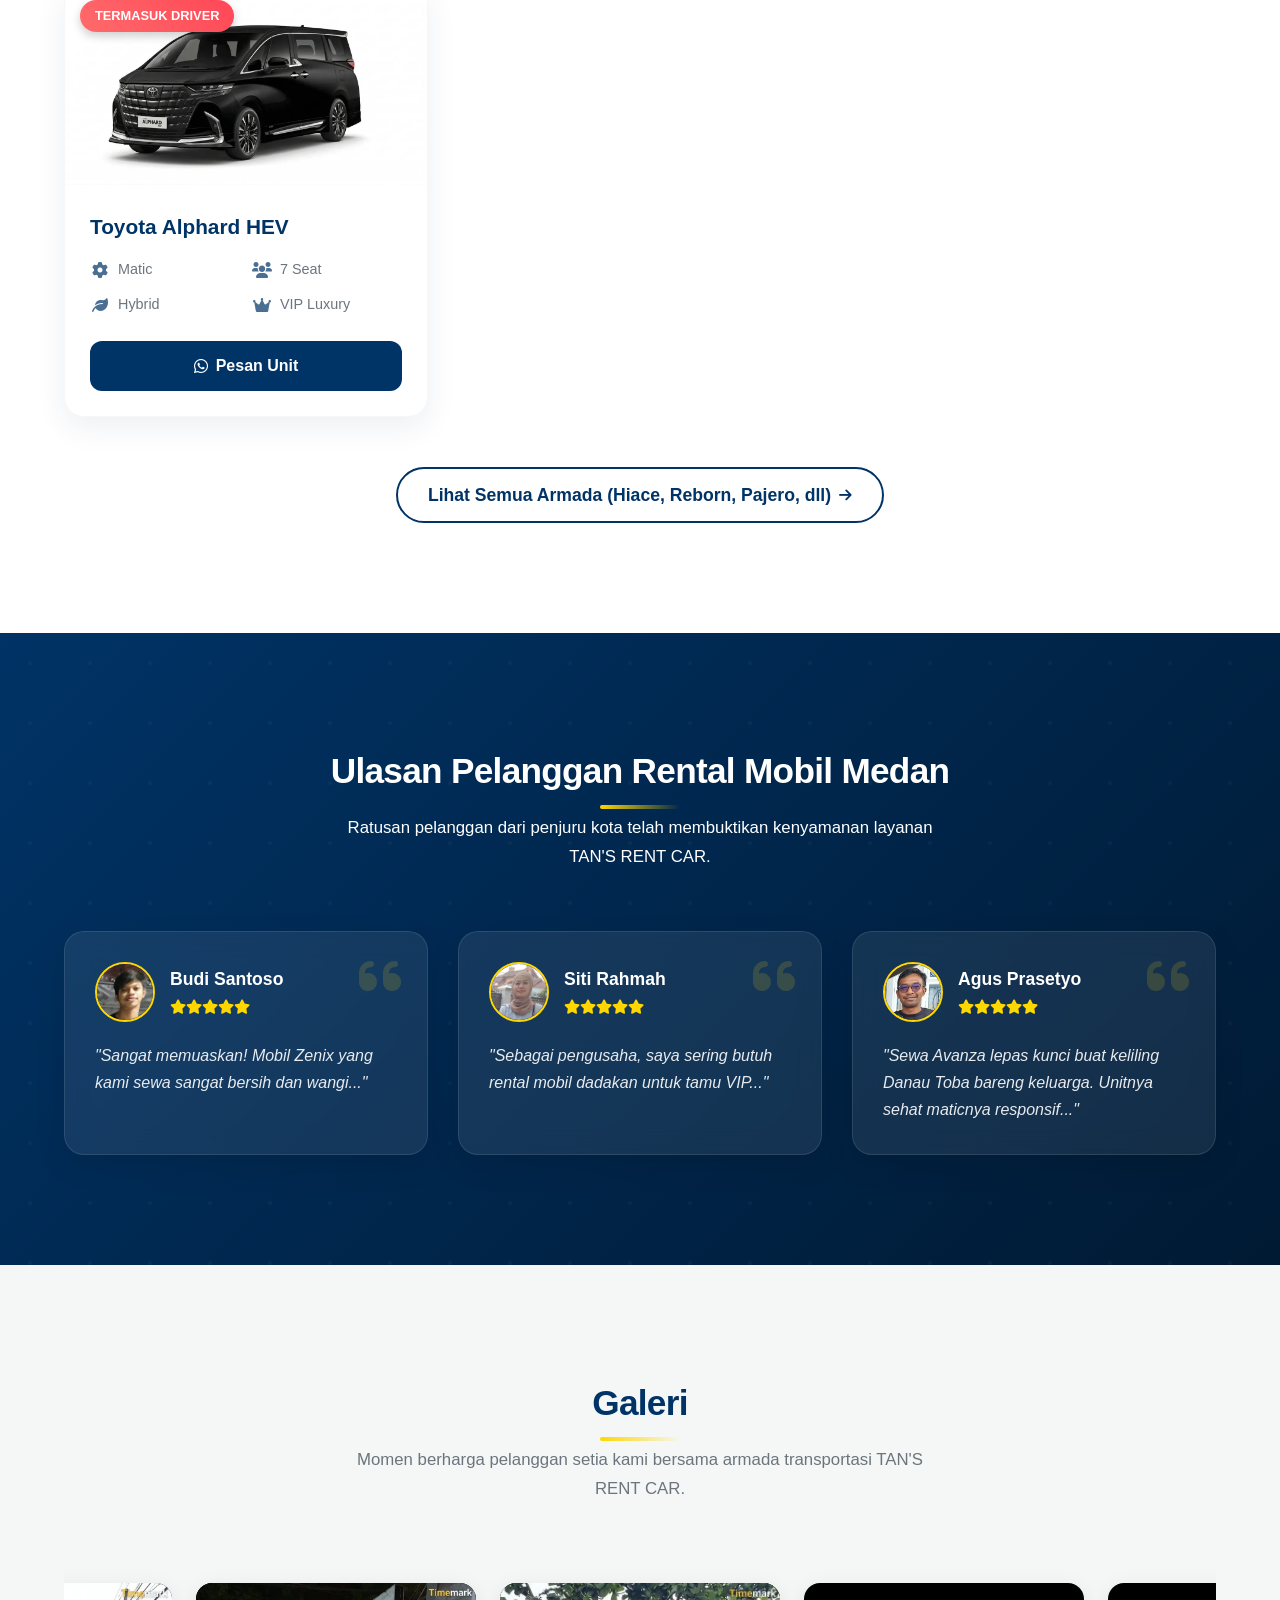
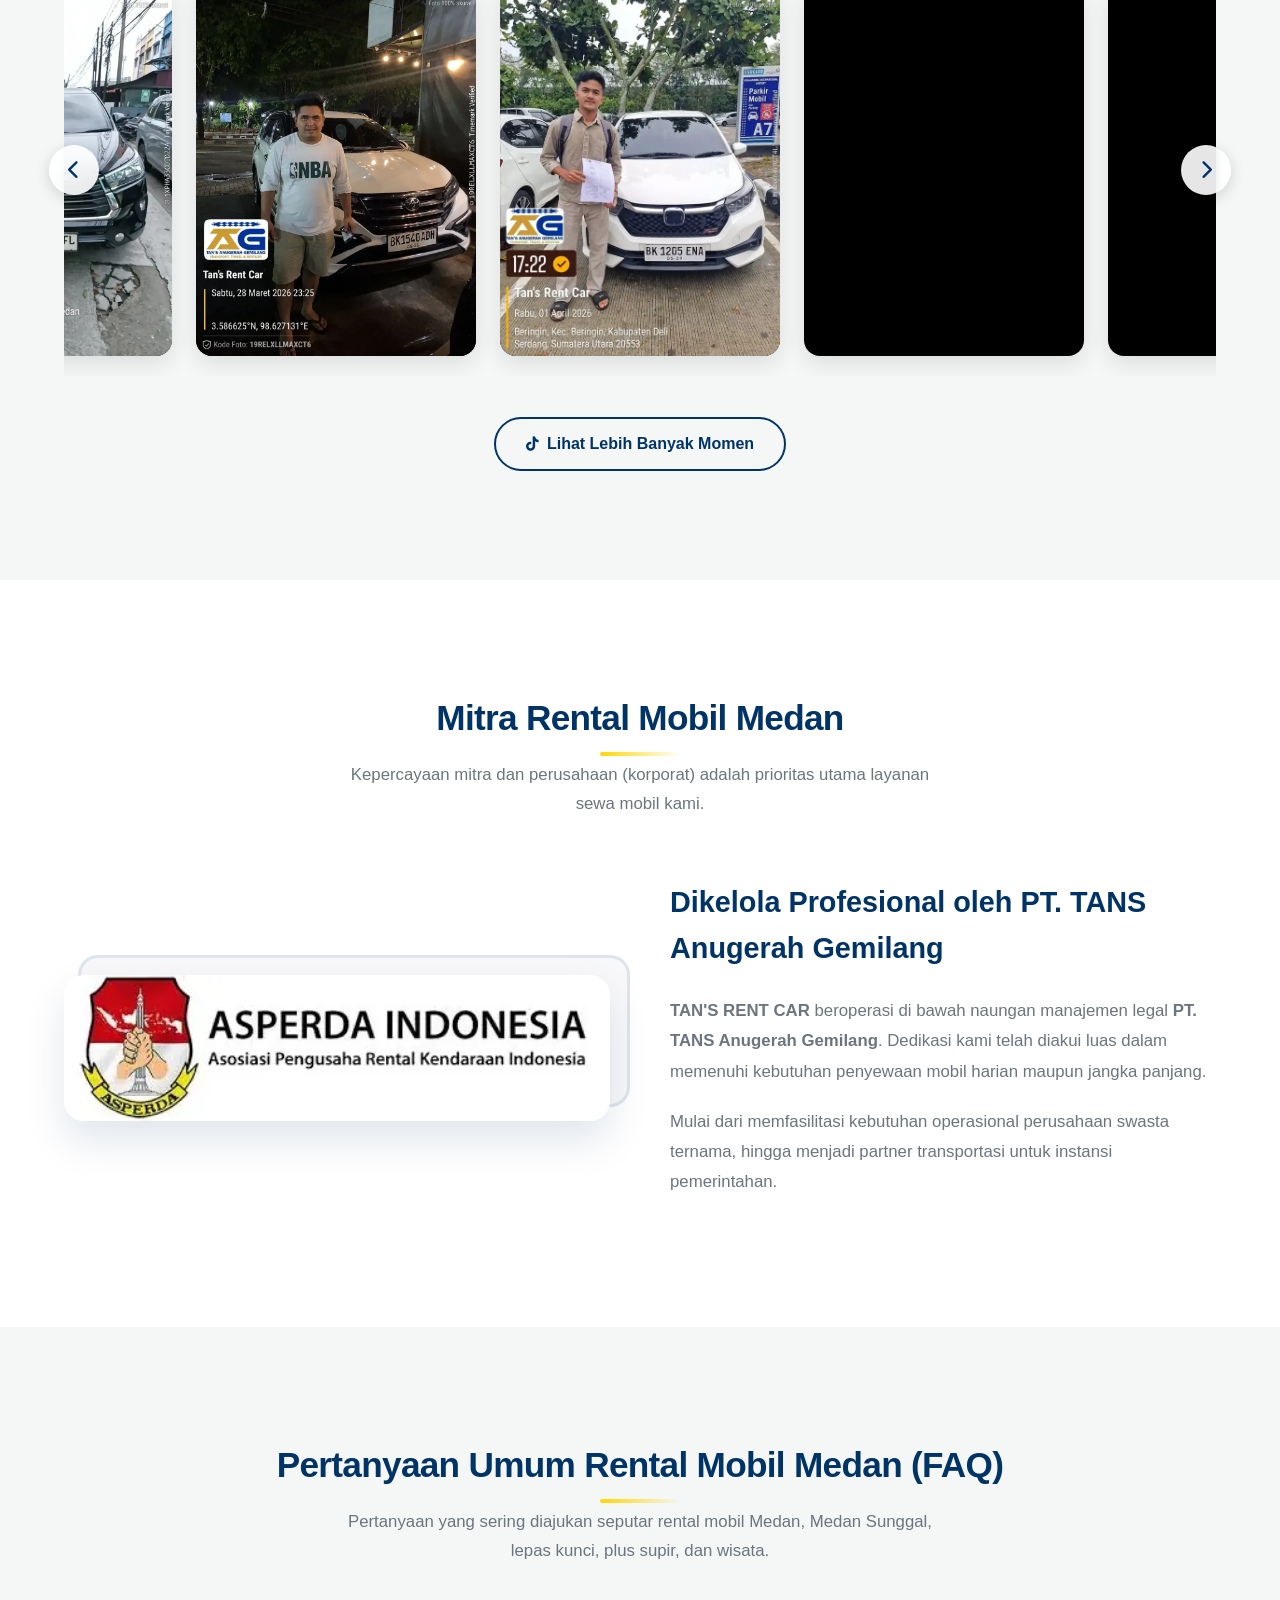
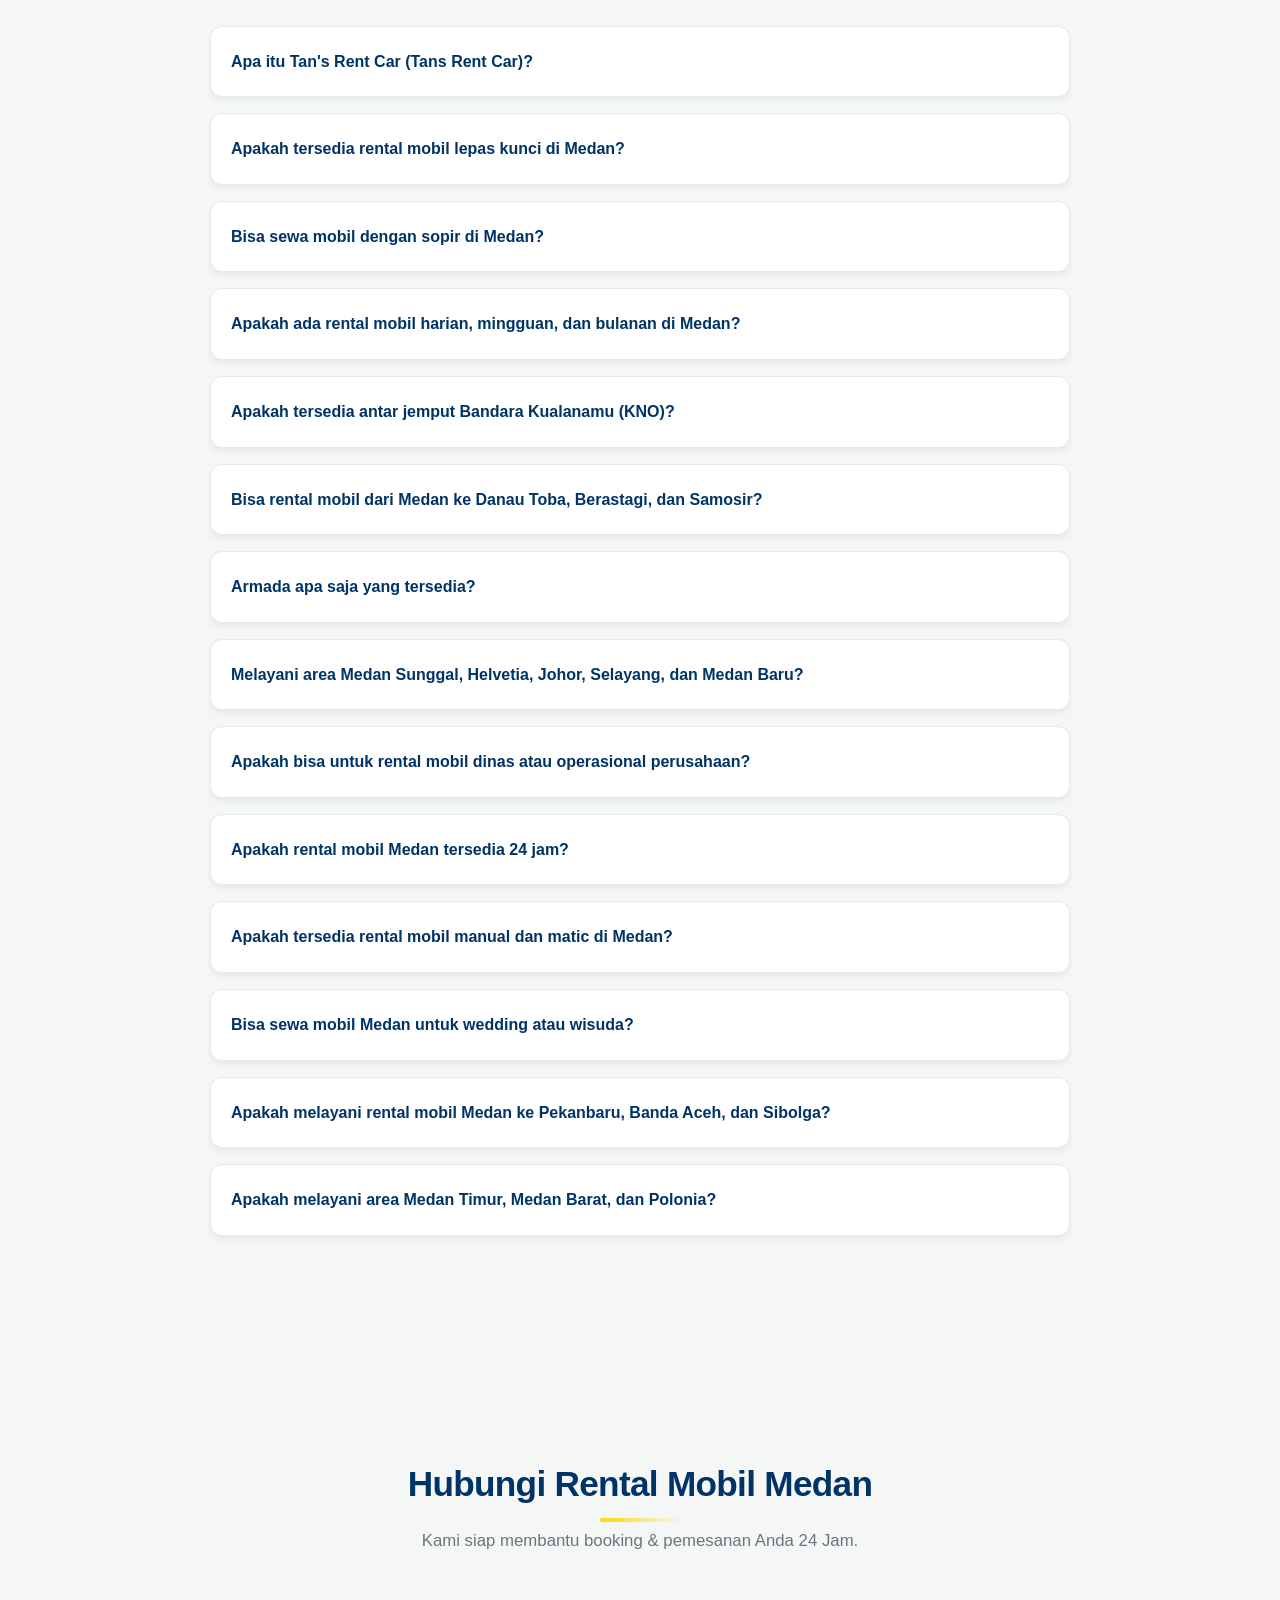
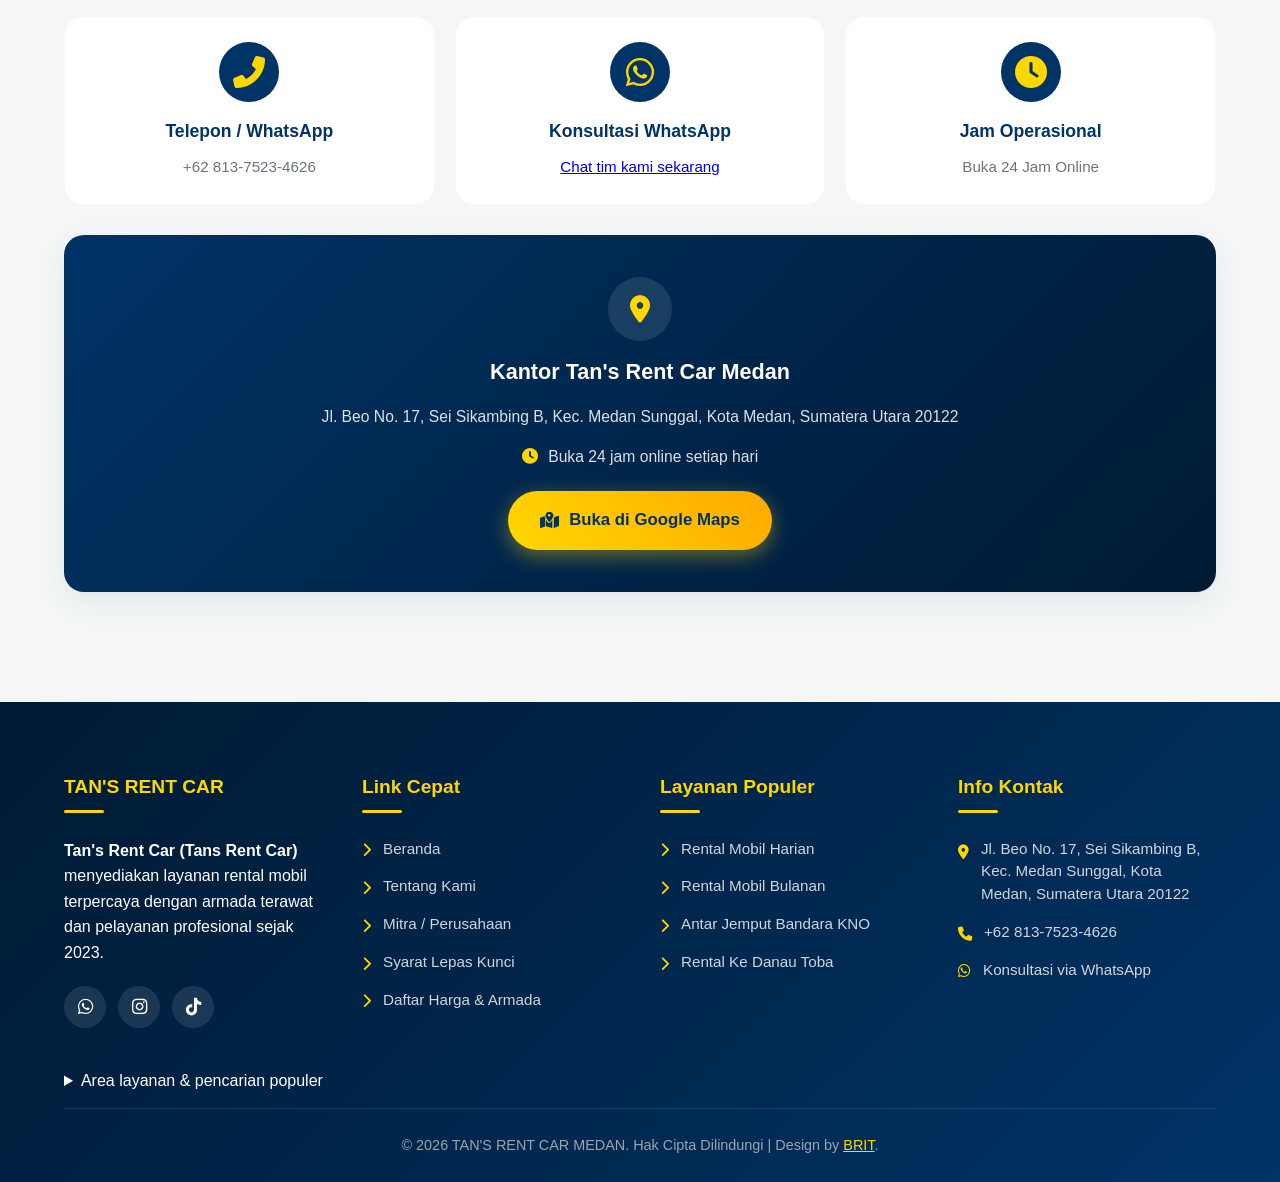
==== commit ac2c01e3: "fix: resolve technical SEO audit findings Improve heading order, titles, local contact details, and " ====
--- a/index.html
+++ b/index.html
@@ -3,7 +3,7 @@
 
 <head>
     <!-- Google tag (gtag.js) -->
-    <script async src="https://www.googletagmanager.com/gtag/js?id=G-ZB8KFZRFWY"></script>
+    <script defer src="https://www.googletagmanager.com/gtag/js?id=G-ZB8KFZRFWY"></script>
     <script>
       window.dataLayer = window.dataLayer || [];
       function gtag(){dataLayer.push(arguments);}
@@ -14,7 +14,7 @@
 
     <meta charset="UTF-8">
     <meta name="viewport" content="width=device-width, initial-scale=1.0">
-    <meta http-equiv="Content-Security-Policy" content="default-src 'self'; script-src 'self' https://www.googletagmanager.com https://www.google-analytics.com 'sha256-/SyB4SQvWx8CmOQMzxcIfnTjiEfJ7byZ+X+lbn0sDOk=' 'sha256-6Nbt3HDarAgcZtZJyY+FLPensQbc+hHSVS0FXFqcZlA=' 'sha256-WEUgWrhBNvINw/AxRox1UqXn4tEcja2JkaOef3v3x+8=' 'sha256-boYmJisr/2beqpGK/QG5McG/4mrSDZeJEF7Q6U7xGfg=' 'sha256-eWEBRZVR6ZrWMNyUSVA+ciytlZG2GgDoQEsAKkfHtdo=' 'sha256-ehp2W5Nan13dTA8aNzaSPcrvHQl4vR4N8kj1zIrgbaQ=' 'sha256-jIcQh0q7M0CPIDn12SlfPRF9BMRomxE0v2leIboPbpA=' 'sha256-ktTuqCOpj4cZv1M55PTt7jeLiDWiyABgf1ASRct//Ps=' 'sha256-nvpTxH3gyHTzVm3LO1HSWhigM2tS8hReYiIv9SK+35o='; style-src 'self' 'unsafe-inline' https://fonts.googleapis.com https://fonts.font.im https://cdnjs.cloudflare.com; img-src 'self' data: https:; font-src 'self' https://fonts.gstatic.com https://cdnjs.cloudflare.com; connect-src 'self' https://www.google-analytics.com https://www.googletagmanager.com https://region1.google-analytics.com; frame-src https://www.google.com; object-src 'none'; base-uri 'self'; form-action 'self'; frame-ancestors 'none'; upgrade-insecure-requests;">
+    <meta http-equiv="Content-Security-Policy" content="default-src 'self'; script-src 'self' https://www.googletagmanager.com https://www.google-analytics.com 'sha256-/SyB4SQvWx8CmOQMzxcIfnTjiEfJ7byZ+X+lbn0sDOk=' 'sha256-6Nbt3HDarAgcZtZJyY+FLPensQbc+hHSVS0FXFqcZlA=' 'sha256-WEUgWrhBNvINw/AxRox1UqXn4tEcja2JkaOef3v3x+8=' 'sha256-boYmJisr/2beqpGK/QG5McG/4mrSDZeJEF7Q6U7xGfg=' 'sha256-eWEBRZVR6ZrWMNyUSVA+ciytlZG2GgDoQEsAKkfHtdo=' 'sha256-ehp2W5Nan13dTA8aNzaSPcrvHQl4vR4N8kj1zIrgbaQ=' 'sha256-jIcQh0q7M0CPIDn12SlfPRF9BMRomxE0v2leIboPbpA=' 'sha256-ktTuqCOpj4cZv1M55PTt7jeLiDWiyABgf1ASRct//Ps=' 'sha256-nvpTxH3gyHTzVm3LO1HSWhigM2tS8hReYiIv9SK+35o='; style-src 'self' 'unsafe-inline' https://fonts.googleapis.com https://cdnjs.cloudflare.com; img-src 'self' data: https:; font-src 'self' https://fonts.gstatic.com https://cdnjs.cloudflare.com; connect-src 'self' https://www.google-analytics.com https://analytics.google.com https://www.googletagmanager.com https://region1.google-analytics.com https://stats.g.doubleclick.net https://www.google.com; object-src 'none'; base-uri 'self'; form-action 'self'; upgrade-insecure-requests;">
     <meta http-equiv="X-Content-Type-Options" content="nosniff">
     <meta http-equiv="Referrer-Policy" content="strict-origin-when-cross-origin">
     <meta http-equiv="Permissions-Policy" content="geolocation=(), microphone=(), camera=()">
@@ -30,7 +30,7 @@
     <link rel="preload" as="image" href="img/Danau-Toba-Wisata-Danau-Toba.webp" fetchpriority="high">
 
     <!-- === OPTIMASI SEO (SEARCH ENGINE OPTIMIZATION) === -->
-    <title>Rental & Sewa Mobil Medan | Tan's Rent Car</title>
+    <title>Rental & Sewa Mobil Medan Sunggal | Tan's Rent Car</title>
     <meta name="description" content="Tan's Rent Car (Tans): rental mobil Medan & Medan Sunggal, lepas kunci/plus supir, harian-bulanan, antar jemput Bandara Kualanamu 24 jam.">
     <meta name="keywords" content="rental mobil medan, sewa mobil medan, rental mobil medan sunggal, sewa mobil medan sunggal, rental mobil terdekat, sewa mobil terdekat, rental mobil terpercaya di medan, sewa mobil murah medan, rental mobil lepas kunci medan, sewa mobil dengan sopir medan, rental mobil harian medan, rental mobil mingguan medan, rental mobil bulanan medan, rental mobil bandara kualanamu, sewa mobil antar jemput bandara medan, rental mobil sekitar ringroad medan, rental mobil medan selayang, rental mobil medan helvetia, rental mobil medan baru, sewa mobil pengantin medan, rental mobil dinas medan, sewa mobil wisata danau toba, sewa avanza medan, rental innova reborn medan, sewa hiace medan, rental mobil matic medan, rental mobil medan johor, rental mobil medan marelan, rental mobil medan timur, rental mobil medan barat, rental mobil polonia medan, rental mobil medan 24 jam, rental mobil medan murah lepas kunci, sewa mobil medan plus driver, rental mobil medan manual matic, sewa alphard medan, sewa innova zenix medan, sewa fortuner medan, sewa pajero medan, rental mobil medan ke pekanbaru, rental mobil medan ke banda aceh, rental mobil medan ke sibolga, rental mobil medan untuk wisata, rental mobil medan untuk wedding wisuda, sewa mobil medan denai, rental mobil medan amplas, rental mobil medan tembung">
     <meta name="robots" content="index, follow, max-snippet:-1, max-image-preview:large, max-video-preview:-1">
@@ -38,14 +38,14 @@
     <link rel="canonical" href="https://tansrentcar.com/" />
 
     <!-- Open Graph -->
-    <meta property="og:title" content="Rental & Sewa Mobil Medan | Tan's Rent Car (Tans Rent Car)">
+    <meta property="og:title" content="Rental & Sewa Mobil Medan Sunggal | Tan's Rent Car">
     <meta property="og:description" content="Tan's Rent Car (Tans): rental mobil Medan & Medan Sunggal, lepas kunci/plus supir, harian-bulanan, antar jemput Bandara Kualanamu 24 jam.">
     <meta property="og:type" content="website">
     <meta property="og:url" content="https://tansrentcar.com/">
     <meta property="og:image" content="https://tansrentcar.com/img/logo_tans_rental_car-removebg-preview.webp">
     <meta property="og:site_name" content="Tan's Rent Car">
     <meta name="twitter:card" content="summary_large_image">
-    <meta name="twitter:title" content="Rental & Sewa Mobil Medan | Tan's Rent Car">
+    <meta name="twitter:title" content="Rental & Sewa Mobil Medan Sunggal | Tan's Rent Car">
     <meta name="twitter:description" content="Tan's Rent Car (Tans): rental mobil Medan & Medan Sunggal, lepas kunci/plus supir, harian-bulanan, antar jemput Bandara Kualanamu 24 jam.">
     <meta name="twitter:image" content="https://tansrentcar.com/img/logo_tans_rental_car-removebg-preview.webp">
 
@@ -62,15 +62,14 @@
       "@id": "https://tansrentcar.com/",
       "url": "https://tansrentcar.com/",
       "telephone": "+6281375234626",
-      "email": "tansanugerahgemilang@gmail.com",
       "priceRange": "$$",
-      "address": { "@type": "PostalAddress", "streetAddress": "Jl. Beo No.17, Sei Sikambing B", "addressLocality": "Medan Sunggal", "addressRegion": "Sumatera Utara", "postalCode": "20122", "addressCountry": "ID" },
+      "address": { "@type": "PostalAddress", "streetAddress": "Jl. Beo No.17, Sei Sikambing B, Kec. Medan Sunggal", "addressLocality": "Medan", "addressRegion": "Sumatera Utara", "postalCode": "20122", "addressCountry": "ID" },
       "geo": { "@type": "GeoCoordinates", "latitude": 3.5858889, "longitude": 98.6372626 },
       "openingHoursSpecification": { "@type": "OpeningHoursSpecification", "dayOfWeek": [ "Monday", "Tuesday", "Wednesday", "Thursday", "Friday", "Saturday", "Sunday" ], "opens": "00:00", "closes": "23:59" },
       "areaServed": ["Medan", "Medan Sunggal", "Medan Johor", "Medan Helvetia", "Medan Marelan", "Medan Selayang", "Medan Baru", "Kualanamu", "Deli Serdang", "Danau Toba", "Berastagi", "Samosir", "Bukit Lawang"],
       "sameAs": [
-        "https://www.instagram.com/tansrental?igsh=aW9obWxkbWVneWtj",
-        "https://www.tiktok.com/@tans.rent.cars?_r=1&_t=ZS-954TIKtgtpn",
+        "https://www.instagram.com/tansrental/",
+        "https://www.tiktok.com/@tans.rent.cars",
         "https://wa.me/6281375234626"
       ]
     }
@@ -102,17 +101,6 @@
 
     <link rel="icon" href="img/logo_tans_rental_car-removebg-preview.webp" type="image/webp">
 
-    <!-- Preconnect untuk mempercepat font & icon eksternal -->
-    <link rel="preconnect" href="https://fonts.googleapis.com">
-    <link rel="preconnect" href="https://fonts.gstatic.com" crossorigin>
-    <link rel="preconnect" href="https://cdnjs.cloudflare.com" crossorigin>
-
-    <!-- Preload LCP hero background -->
-    <link rel="preload" as="image" href="img/Danau-Toba-Wisata-Danau-Toba.webp" fetchpriority="high">
-
-    <!-- Pemuatan Font Asynchronous untuk mengatasi Render Blocking -->
-    <link rel="stylesheet" href="https://fonts.googleapis.com/css2?family=Poppins:wght@300;400;500;600;700;800&display=swap">
-    <link rel="stylesheet" href="https://cdnjs.cloudflare.com/ajax/libs/font-awesome/6.0.0/css/all.min.css">
 
     <style>
         /* CSS telah diminifikasi spasi berlebihnya untuk mengurangi ukuran file */
@@ -129,7 +117,7 @@
         .logo{display:flex;align-items:center;gap:12px;text-decoration:none;transition:transform .3s ease}
         .logo:hover{transform:scale(1.02)}
         .logo img{height:45px;width:auto;object-fit:contain;filter:drop-shadow(0 2px 4px rgba(0,0,0,0.2))}
-        .logo h2{font-size:1.25rem;font-weight:800;background:linear-gradient(45deg,var(--secondary),#fff);-webkit-background-clip:text;background-clip:text;color:transparent;letter-spacing:.5px;margin:0}
+        .logo h2,.logo-text{font-size:1.25rem;font-weight:800;background:linear-gradient(45deg,var(--secondary),#fff);-webkit-background-clip:text;background-clip:text;color:transparent;letter-spacing:.5px;margin:0}
         nav{display:flex;align-items:center;gap:20px}
         nav ul{list-style:none;display:flex;gap:25px;align-items:center}
         nav a.nav-link{color:rgba(255,255,255,0.9);text-decoration:none;font-weight:500;font-size:.95rem;position:relative;padding:5px 0;transition:color .3s ease}
@@ -209,7 +197,7 @@
         .testimonial-header{display:flex;align-items:center;margin-bottom:20px}
         .customer-img{width:60px;height:60px;border-radius:50%;overflow:hidden;margin-right:15px;border:2px solid var(--secondary)}
         .customer-img img{width:100%;height:100%;object-fit:cover}
-        .customer-info h4{font-size:1.1rem;font-weight:700;color:#fff;margin-bottom:2px}
+        .customer-info h3{font-size:1.1rem;font-weight:700;color:#fff;margin-bottom:2px}
         .rating{color:var(--secondary);font-size:.9rem}
         .testimonial-text{font-style:italic;font-size:1rem;line-height:1.7;color:rgba(255,255,255,0.9)}
         .gallery-section{background-color:var(--light);padding-bottom:120px}
@@ -237,7 +225,7 @@
         .contact-card{background:#fff;padding:25px;border-radius:var(--radius);display:flex;flex-direction:column;align-items:center;text-align:center;transition:var(--transition);border:1px solid rgba(0,0,0,0.03)}
         .contact-card:hover{transform:translateY(-5px);box-shadow:var(--shadow-md);border-color:rgba(0,51,102,0.1)}
         .contact-card i{font-size:2rem;color:var(--secondary);margin-bottom:15px;background:var(--primary);width:60px;height:60px;display:flex;align-items:center;justify-content:center;border-radius:50%}
-        .contact-card h4{color:var(--primary);font-size:1.1rem;margin-bottom:10px}
+        .contact-card h3{color:var(--primary);font-size:1.1rem;margin-bottom:10px}
         .contact-card p{color:var(--gray);font-size:.95rem}
         .map-placeholder{height:350px;border-radius:var(--radius);overflow:hidden;box-shadow:var(--shadow-md)}
         .seo-areas{margin-top:30px;padding-top:20px;border-top:1px solid rgba(255,255,255,0.1);font-size:.85rem;color:#9ca3af;text-align:center;line-height:1.6}
@@ -305,7 +293,7 @@
     <!-- Perbaikan posisi floating WhatsApp agar tidak keluar viewport -->
     <style>
         html, body { overflow-x: hidden; max-width: 100%; }
-        img, video, iframe, table { max-width: 100%; height: auto; }
+        img, video, table { max-width: 100%; height: auto; }
         .whatsapp-float {
             position: fixed;
             left: auto;
@@ -330,6 +318,73 @@
         }
     </style>
 
+
+    <style>
+        .delay-1 { transition-delay: 0.1s; }
+        .delay-2 { transition-delay: 0.2s; }
+        .delay-3 { transition-delay: 0.3s; }
+        .delay-4 { transition-delay: 0.4s; }
+        .center-cta { text-align: center; margin-top: 50px; }
+        .center-cta-sm { text-align: center; margin-top: 40px; }
+        .btn-outline-lg { font-size: 1.1rem; border: 2px solid var(--primary); padding: 12px 30px; border-radius: 50px; }
+        .btn-outline-pill { border: 2px solid var(--primary); padding: 12px 30px; border-radius: 50px; }
+        .icon-md { font-size: 1.2rem; }
+        .footer-map-icon { align-self: flex-start; padding-top: 4px; }
+        .copyright a { color: var(--secondary); text-decoration: underline; }
+        .contact-card h3 a { color: var(--primary); text-decoration: none; }
+        .contact-card h3 a:hover { color: var(--secondary); }
+    </style>
+
+    <style>
+        .location-card {
+            height: auto;
+            min-height: 330px;
+            display: flex;
+            flex-direction: column;
+            align-items: center;
+            justify-content: center;
+            gap: 14px;
+            text-align: center;
+            padding: 42px 24px;
+            background: linear-gradient(135deg, var(--primary) 0%, #001a33 100%);
+            color: #fff;
+        }
+        .location-icon {
+            width: 64px;
+            height: 64px;
+            display: flex;
+            align-items: center;
+            justify-content: center;
+            border-radius: 50%;
+            background: rgba(255,255,255,0.1);
+            color: var(--secondary);
+            font-size: 1.7rem;
+        }
+        .location-card h3 { font-size: 1.35rem; color: #fff; }
+        .location-card p { max-width: 640px; color: rgba(255,255,255,0.86); font-size: 0.98rem; line-height: 1.7; }
+        .location-note i { color: var(--secondary); margin-right: 6px; }
+        .location-card .btn-primary { margin-top: 6px; }
+    </style>
+
+    <style>
+        .value-grid { display: grid; grid-template-columns: repeat(auto-fit, minmax(260px, 1fr)); gap: 24px; margin-bottom: 34px; }
+        .value-card { background: #fff; border: 1px solid rgba(0,51,102,0.08); border-radius: var(--radius); padding: 30px 26px; box-shadow: var(--shadow-sm); transition: var(--transition); }
+        .value-card:hover { transform: translateY(-6px); box-shadow: var(--shadow-md); }
+        .value-card i { width: 52px; height: 52px; display: flex; align-items: center; justify-content: center; border-radius: 50%; background: var(--primary); color: var(--secondary); font-size: 1.25rem; margin-bottom: 18px; }
+        .value-card h3 { color: var(--primary); font-size: 1.15rem; margin-bottom: 10px; }
+        .value-card p { color: var(--gray); font-size: 0.95rem; line-height: 1.75; }
+        .value-copy { max-width: 900px; margin: 0 auto; text-align: center; }
+        .value-copy p { color: var(--gray); line-height: 1.9; margin-bottom: 16px; }
+    </style>
+
+    <link rel="preconnect" href="https://fonts.googleapis.com">
+    <link rel="preconnect" href="https://fonts.gstatic.com" crossorigin>
+    <link rel="preconnect" href="https://cdnjs.cloudflare.com" crossorigin>
+    <noscript>
+        <link rel="stylesheet" href="https://fonts.googleapis.com/css2?family=Poppins:wght@300;400;500;600;700;800&display=swap">
+        <link rel="stylesheet" href="https://cdnjs.cloudflare.com/ajax/libs/font-awesome/6.0.0/css/all.min.css">
+    </noscript>
+    <script src="js/async-assets.js" defer></script>
 </head>
 
 <body>
@@ -339,7 +394,7 @@
             <a href="index.html" class="logo">
                 <!-- Tambahkan width & height -->
                 <img src="img/logo_tans_rental_car-removebg-preview.webp" alt="Logo Tan's Rent Car (Tans Rent Car) Rental Mobil Medan" width="150" height="45" fetchpriority="high" loading="eager" decoding="async">
-                <h2>TAN'S RENT CAR</h2>
+                <span class="logo-text">TAN'S RENT CAR</span>
             </a>
 
             <nav>
@@ -384,7 +439,7 @@
     <section id="about" class="section about-section">
         <div class="container">
             <div class="section-title reveal">
-                <h2>Tentang Kami</h2>
+                <h2>Tentang Rental Mobil Medan</h2>
                 <p>Perusahaan jasa rental mobil di Medan terpercaya yang berdedikasi memberikan pelayanan transportasi terbaik.</p>
             </div>
             <div class="content-grid">
@@ -407,11 +462,42 @@
         </div>
     </section>
 
+    <!-- Why Choose Us Section -->
+    <section id="keunggulan" class="section about-section">
+        <div class="container">
+            <div class="section-title reveal">
+                <h2>Mengapa Memilih Rental Mobil Medan di Tan's Rent Car</h2>
+                <p>Bukan sekadar menyewakan kendaraan, kami membantu perjalanan Anda di Medan dan Sumatera Utara tetap tenang, tepat waktu, dan nyaman.</p>
+            </div>
+            <div class="value-grid reveal">
+                <article class="value-card">
+                    <i class="fas fa-car-side"></i>
+                    <h3>Armada Terawat dan Nyaman</h3>
+                    <p>Setiap unit dicuci, diperiksa, dan diservis secara berkala sebelum diserahkan. Mulai dari Brio, Avanza, Innova Zenix, sampai Alphard, semuanya disiapkan untuk perjalanan dalam kota maupun luar kota.</p>
+                </article>
+                <article class="value-card">
+                    <i class="fas fa-hand-holding-usd"></i>
+                    <h3>Harga Transparan Sejak Awal</h3>
+                    <p>Anda menerima rincian biaya sewa, durasi, dan cakupan layanan sebelum booking. Tidak ada biaya tersembunyi, sehingga anggaran perjalanan dinas, liburan keluarga, atau wedding bisa direncanakan dengan tenang.</p>
+                </article>
+                <article class="value-card">
+                    <i class="fas fa-headset"></i>
+                    <h3>Layanan 24 Jam dan Antar Jemput</h3>
+                    <p>Tim kami siaga setiap hari untuk pemesanan mendadak, penjemputan di Bandara Kualanamu, maupun keberangkatan dini hari. Driver berpengalaman membantu Anda memilih rute terbaik menuju Danau Toba, Berastagi, atau Samosir.</p>
+                </article>
+            </div>
+            <div class="value-copy reveal">
+                <p>Sebagai rental mobil Medan yang berbasis di Medan Sunggal, Tan's Rent Car melayani pelanggan dari Helvetia, Johor, Selayang, Medan Baru, Marelan, Polonia, Denai, Amplas, hingga Tembung. Kami menyediakan pilihan lepas kunci bagi Anda yang ingin menyetir sendiri, atau layanan plus driver bagi tamu perusahaan, keluarga, dan rombongan wisata yang mengutamakan kenyamanan.</p>
+                <p>Kebutuhan sewa harian, mingguan, bulanan, antar jemput Bandara Kualanamu, mobil pengantin, dan paket wisata Sumatera Utara dapat disesuaikan dengan jadwal Anda. Jika belum yakin memilih unit, tim kami siap memberi rekomendasi berdasarkan jumlah penumpang, barang bawaan, dan rute perjalanan. Konsultasikan kebutuhan Anda melalui WhatsApp, lalu kami bantu siapkan armada yang paling sesuai.</p>
+            </div>
+        </div>
+    </section>
+
     <!-- Services Section -->
     <section id="services" class="section services-section">
         <div class="container">
             <div class="section-title reveal">
-                <h2>Layanan Kami</h2>
+                <h2>Layanan Rental Mobil Medan</h2>
                 <p>Solusi transportasi komprehensif yang dirancang khusus untuk memenuhi segala kebutuhan mobilitas Anda.</p>
             </div>
             <div class="services-grid">
@@ -428,7 +514,7 @@
                     </div>
                 </div>
 
-                <div class="service-card reveal" style="transition-delay: 0.1s;">
+                <div class="service-card reveal delay-1">
                     <div class="service-img-wrapper">
                         <img src="img/lepas-kunci.webp" width="400" height="220" loading="lazy" alt="Rental Mobil Lepas Kunci Matic Medan Murah" decoding="async">
                         <div class="service-icon"><i class="fas fa-key"></i></div>
@@ -440,7 +526,7 @@
                     </div>
                 </div>
 
-                <div class="service-card reveal" style="transition-delay: 0.2s;">
+                <div class="service-card reveal delay-2">
                     <div class="service-img-wrapper">
                         <img src="img/sewaharian-bulanan.webp" width="400" height="220" loading="lazy" alt="Rental Mobil Medan Harian dan Bulanan" decoding="async">
                         <div class="service-icon"><i class="fas fa-calendar-alt"></i></div>
@@ -452,7 +538,7 @@
                     </div>
                 </div>
 
-                <div class="service-card reveal" style="transition-delay: 0.3s;">
+                <div class="service-card reveal delay-3">
                     <div class="service-img-wrapper">
                         <img src="img/mobil_pernikahan.webp" width="400" height="220" loading="lazy" alt="Rental Mobil Pengantin Wedding Medan Alphard" decoding="async">
                         <div class="service-icon"><i class="fas fa-heart"></i></div>
@@ -464,7 +550,7 @@
                     </div>
                 </div>
 
-                <div class="service-card reveal" style="transition-delay: 0.4s;">
+                <div class="service-card reveal delay-4">
                     <div class="service-img-wrapper">
                         <img src="img/paket_wisata.webp" width="400" height="220" loading="lazy" alt="Rental Mobil Medan ke Danau Toba Berastagi Samosir" decoding="async">
                         <div class="service-icon"><i class="fas fa-map-marked-alt"></i></div>
@@ -483,7 +569,7 @@
     <section id="fleet" class="section fleet-section">
         <div class="container">
             <div class="section-title reveal">
-                <h2>Armada Pilihan</h2>
+                <h2>Armada Rental Mobil Medan</h2>
                 <p>Pilih kendaraan yang paling sesuai. Mulai dari city car murah, minibus keluarga, hingga luxury VIP car.</p>
             </div>
             <div class="fleet-grid">
@@ -505,7 +591,7 @@
                     </div>
                 </div>
 
-                <div class="car-card reveal" style="transition-delay: 0.1s;">
+                <div class="car-card reveal delay-1">
                     <span class="car-badge badge-gold">Lepas Kunci / Driver</span>
                     <div class="car-img">
                         <img src="img/Toyota All New Avanza.webp" width="400" height="200" loading="lazy" alt="Rental Mobil Avanza Medan Murah" decoding="async">
@@ -522,7 +608,7 @@
                     </div>
                 </div>
 
-                <div class="car-card reveal" style="transition-delay: 0.2s;">
+                <div class="car-card reveal delay-2">
                     <span class="car-badge badge-red">Termasuk Driver</span>
                     <div class="car-img">
                         <img src="img/Toyota Kijang Innova Zenix Q Hybrid.webp" width="400" height="200" loading="lazy" alt="Rental Mobil Innova Zenix Medan" decoding="async">
@@ -539,7 +625,7 @@
                     </div>
                 </div>
 
-                <div class="car-card reveal" style="transition-delay: 0.3s;">
+                <div class="car-card reveal delay-3">
                     <span class="car-badge badge-red">Termasuk Driver</span>
                     <div class="car-img">
                         <img src="img/Toyota Alphard HEV.webp" width="400" height="200" loading="lazy" alt="Rental Mobil Alphard Medan Mewah VIP" decoding="async">
@@ -556,8 +642,8 @@
                     </div>
                 </div>
             </div>
-            <div style="text-align: center; margin-top: 50px;" class="reveal">
-                <a href="armada.html" class="btn-outline" style="font-size: 1.1rem; border: 2px solid var(--primary); padding: 12px 30px; border-radius: 50px;">
+            <div class="center-cta reveal">
+                <a href="armada.html" class="btn-outline btn-outline-lg">
                     Lihat Semua Armada (Hiace, Reborn, Pajero, dll) <i class="fas fa-arrow-right"></i>
                 </a>
             </div>
@@ -568,7 +654,7 @@
     <section class="section testimonials-section">
         <div class="container">
             <div class="section-title reveal">
-                <h2>Ulasan Pelanggan</h2>
+                <h2>Ulasan Pelanggan Rental Mobil Medan</h2>
                 <p>Ratusan pelanggan dari penjuru kota telah membuktikan kenyamanan layanan TAN'S RENT CAR.</p>
             </div>
             <div class="testimonial-grid">
@@ -578,33 +664,33 @@
                             <img src="img/apakatamereka1.webp" width="60" height="60" loading="lazy" alt="Ulasan Budi Santoso Rental Mobil Medan" decoding="async">
                         </div>
                         <div class="customer-info">
-                            <h4>Budi Santoso</h4>
+                            <h3>Budi Santoso</h3>
                             <div class="rating"><i class="fas fa-star"></i><i class="fas fa-star"></i><i class="fas fa-star"></i><i class="fas fa-star"></i><i class="fas fa-star"></i></div>
                         </div>
                     </div>
                     <p class="testimonial-text">"Sangat memuaskan! Mobil Zenix yang kami sewa sangat bersih dan wangi..."</p>
                 </div>
 
-                <div class="testimonial-card reveal" style="transition-delay: 0.2s;">
+                <div class="testimonial-card reveal delay-2">
                     <div class="testimonial-header">
                         <div class="customer-img">
                             <img src="img/apakatamereka2.webp" width="60" height="60" loading="lazy" alt="Ulasan Siti Rahmah Rental Mobil Alphard" decoding="async">
                         </div>
                         <div class="customer-info">
-                            <h4>Siti Rahmah</h4>
+                            <h3>Siti Rahmah</h3>
                             <div class="rating"><i class="fas fa-star"></i><i class="fas fa-star"></i><i class="fas fa-star"></i><i class="fas fa-star"></i><i class="fas fa-star"></i></div>
                         </div>
                     </div>
                     <p class="testimonial-text">"Sebagai pengusaha, saya sering butuh rental mobil dadakan untuk tamu VIP..."</p>
                 </div>
 
-                <div class="testimonial-card reveal" style="transition-delay: 0.4s;">
+                <div class="testimonial-card reveal delay-4">
                     <div class="testimonial-header">
                         <div class="customer-img">
                             <img src="img/apakatamereka3.webp" width="60" height="60" loading="lazy" alt="Ulasan Agus Rental Mobil Avanza Lepas Kunci" decoding="async">
                         </div>
                         <div class="customer-info">
-                            <h4>Agus Prasetyo</h4>
+                            <h3>Agus Prasetyo</h3>
                             <div class="rating"><i class="fas fa-star"></i><i class="fas fa-star"></i><i class="fas fa-star"></i><i class="fas fa-star"></i><i class="fas fa-star"></i></div>
                         </div>
                     </div>
@@ -637,9 +723,9 @@
                 <button class="carousel-btn next" id="nextBtn" aria-label="Next"><i class="fas fa-chevron-right"></i></button>
             </div>
             
-            <div style="text-align: center; margin-top: 40px;" class="reveal">
-                <a href="https://www.tiktok.com/@tans.rent.cars?_r=1&_t=ZS-954TIKtgtpn" target="_blank" rel="noopener noreferrer" class="btn-outline" style="border: 2px solid var(--primary); padding: 12px 30px; border-radius: 50px;">
-                    <i class="fab fa-tiktok" style="font-size: 1.2rem;"></i> Lihat Lebih Banyak Momen
+            <div class="center-cta-sm reveal">
+                <a href="https://www.tiktok.com/@tans.rent.cars" target="_blank" rel="noopener noreferrer" class="btn-outline btn-outline-pill">
+                    <i class="fab fa-tiktok icon-md"></i> Lihat Lebih Banyak Momen
                 </a>
             </div>
         </div>
@@ -649,7 +735,7 @@
     <section id="mitra" class="section mitra-section">
         <div class="container">
             <div class="section-title reveal">
-                <h2>Mitra Kami</h2>
+                <h2>Mitra Rental Mobil Medan</h2>
                 <p>Kepercayaan mitra dan perusahaan (korporat) adalah prioritas utama layanan sewa mobil kami.</p>
             </div>
             <div class="content-grid">
@@ -669,7 +755,7 @@
     <section id="faq" class="section faq-section">
         <div class="container">
             <div class="section-title reveal">
-                <h2>Pertanyaan Umum (FAQ)</h2>
+                <h2>Pertanyaan Umum Rental Mobil Medan (FAQ)</h2>
                 <p>Pertanyaan yang sering diajukan seputar rental mobil Medan, Medan Sunggal, lepas kunci, plus supir, dan wisata.</p>
             </div>
             <div class="faq-list">
@@ -737,19 +823,22 @@
     <section id="contact" class="section contact-section">
         <div class="container">
             <div class="section-title reveal">
-                <h2>Hubungi Kami</h2>
+                <h2>Hubungi Rental Mobil Medan</h2>
                 <p>Kami siap membantu booking & pemesanan Anda 24 Jam.</p>
             </div>
 
             <div class="contact-info-grid reveal">
-                <div class="contact-card"><i class="fas fa-phone-alt"></i><h4>Telepon / WhatsApp</h4><p>0813-7523-4626</p></div>
-                <div class="contact-card"><i class="fas fa-envelope"></i><h4>Email Support</h4><p>tansanugerahgemilang@gmail.com</p></div>
-                <div class="contact-card"><i class="fas fa-clock"></i><h4>Jam Operasional</h4><p>Buka 24 Jam Online</p></div>
-            </div>
-
-            <div class="map-placeholder reveal fade-up">
-                <!-- Tambah atribut loading="lazy" pada iframe -->
-                <iframe src="https://www.google.com/maps/embed?pb=!1m18!1m12!1m3!1d3982.336628693485!2d98.6372626147573!3d3.585888997390977!2m3!1f0!2f0!3f0!3m2!1i1024!2i768!4f13.1!3m3!1m2!1s0x30312fe2ab8ecba1%3A0x8e83b8b1767e2a9!2sJl.%20Beo%20No.17%2C%20Sei%20Sikambing%20B%2C%20Kec.%20Medan%20Sunggal%2C%20Kota%20Medan%2C%20Sumatera%20Utara%2020122!5e0!3m2!1sid!2sid!4v1610000000000" width="100%" height="100%" style="border:0;" allowfullscreen="" loading="lazy" title="Peta Lokasi TAN'S Rent Car Medan"></iframe>
+                <div class="contact-card"><i class="fas fa-phone-alt"></i><h3>Telepon / WhatsApp</h3><p>+62 813-7523-4626</p></div>
+                <div class="contact-card"><i class="fab fa-whatsapp"></i><h3>Konsultasi WhatsApp</h3><p><a href="https://wa.me/6281375234626" target="_blank" rel="noopener noreferrer">Chat tim kami sekarang</a></p></div>
+                <div class="contact-card"><i class="fas fa-clock"></i><h3>Jam Operasional</h3><p>Buka 24 Jam Online</p></div>
+            </div>
+
+            <div class="map-placeholder location-card reveal fade-up">
+                <div class="location-icon"><i class="fas fa-map-marker-alt"></i></div>
+                <h3>Kantor Tan's Rent Car Medan</h3>
+                <p>Jl. Beo No. 17, Sei Sikambing B, Kec. Medan Sunggal, Kota Medan, Sumatera Utara 20122</p>
+                <p class="location-note"><i class="fas fa-clock"></i> Buka 24 jam online setiap hari</p>
+                <a href="https://www.google.com/maps/search/?api=1&query=3.585895%2C98.640095" target="_blank" rel="noopener noreferrer" class="btn-primary"><i class="fas fa-map-marked-alt"></i> Buka di Google Maps</a>
             </div>
         </div>
     </section>
@@ -762,10 +851,9 @@
                     <h3>TAN'S RENT CAR</h3>
                     <p><strong>Tan's Rent Car (Tans Rent Car)</strong> menyediakan layanan rental mobil terpercaya dengan armada terawat dan pelayanan profesional sejak 2023.</p>
                     <div class="social-links">
-                        <a href="https://wa.me/6281375234626" class="social-link" aria-label="WhatsApp"><i class="fab fa-whatsapp"></i></a>
-                        <a href="https://www.instagram.com/tansrental?igsh=aW9obWxkbWVneWtj" class="social-link" aria-label="Instagram"><i class="fab fa-instagram"></i></a>
-                        <a href="https://facebook.com" class="social-link" aria-label="Facebook"><i class="fab fa-facebook-f"></i></a>
-                        <a href="https://www.tiktok.com/@tans.rent.cars?_r=1&_t=ZS-954TIKtgtpn" class="social-link" aria-label="TikTok"><i class="fab fa-tiktok"></i></a>
+                        <a href="https://wa.me/6281375234626" class="social-link" aria-label="WhatsApp" target="_blank" rel="noopener noreferrer"><i class="fab fa-whatsapp"></i></a>
+                        <a href="https://www.instagram.com/tansrental/" class="social-link" aria-label="Instagram" target="_blank" rel="noopener noreferrer"><i class="fab fa-instagram"></i></a>
+                        <a href="https://www.tiktok.com/@tans.rent.cars" class="social-link" aria-label="TikTok" target="_blank" rel="noopener noreferrer"><i class="fab fa-tiktok"></i></a>
                     </div>
                 </div>
                 <div class="footer-column">
@@ -791,13 +879,13 @@
                     <h3>Info Kontak</h3>
                     <ul class="footer-links">
                         <li>
-                            <a href="https://www.google.com/maps/place/..." target="_blank" rel="noopener noreferrer" title="Buka di Google Maps">
-                                <i class="fas fa-map-marker-alt" style="align-self: flex-start; padding-top: 4px;"></i>
-                                <span>Jl. Beo No. 17, Sei Sikambing B, Medan Sunggal</span>
+                            <a href="https://www.google.com/maps/search/?api=1&query=3.585895%2C98.640095" target="_blank" rel="noopener noreferrer" title="Buka di Google Maps">
+                                <i class="fas fa-map-marker-alt footer-map-icon"></i>
+                                <span>Jl. Beo No. 17, Sei Sikambing B, Kec. Medan Sunggal, Kota Medan, Sumatera Utara 20122</span>
                             </a>
                         </li>
-                        <li><a href="tel:081375234626"><i class="fas fa-phone"></i> 0813-7523-4626</a></li>
-                        <li><a href="mailto:tansanugerahgemilang@gmail.com"><i class="fas fa-envelope"></i> tansanugerahgemilang@gmail.com</a></li>
+                        <li><a href="tel:+6281375234626"><i class="fas fa-phone"></i> +62 813-7523-4626</a></li>
+                        <li><a href="https://wa.me/6281375234626" target="_blank" rel="noopener noreferrer"><i class="fab fa-whatsapp"></i> Konsultasi via WhatsApp</a></li>
                     </ul>
                 </div>
             </div>
@@ -808,7 +896,7 @@
                     Kami melayani <em>rental mobil medan</em> 24 jam di Medan Timur, Medan Barat, Polonia, Denai, Amplas, Tembung, Johor, Helvetia, Marelan, Sunggal, Selayang, dan sekitarnya; antar jemput Bandara Kualanamu, Danau Toba, Parapat, Berastagi, Samosir, Binjai, Sibolga, Banda Aceh, Pekanbaru. Layanan: lepas kunci, plus driver, manual/matic, wisata, wedding/wisuda. Unit: Avanza, Innova Reborn, Zenix, Hiace, Alphard, Brio, Pajero, Fortuner, dan lainnya.
                 </div>
             </details>
-            <div class="copyright"><p>&copy; 2026 TAN'S RENT CAR MEDAN. Hak Cipta Dilindungi | Design by <a href="https://www.instagram.com/beerage111/" target="_blank" rel="noopener noreferrer" style="color: var(--secondary); text-decoration: underline;">BRIT</a>.</p></div>
+            <div class="copyright"><p>&copy; 2026 TAN'S RENT CAR MEDAN. Hak Cipta Dilindungi | Design by <a href="https://www.instagram.com/beerage111/" target="_blank" rel="noopener noreferrer">BRIT</a>.</p></div>
         </div>
     </footer>
 
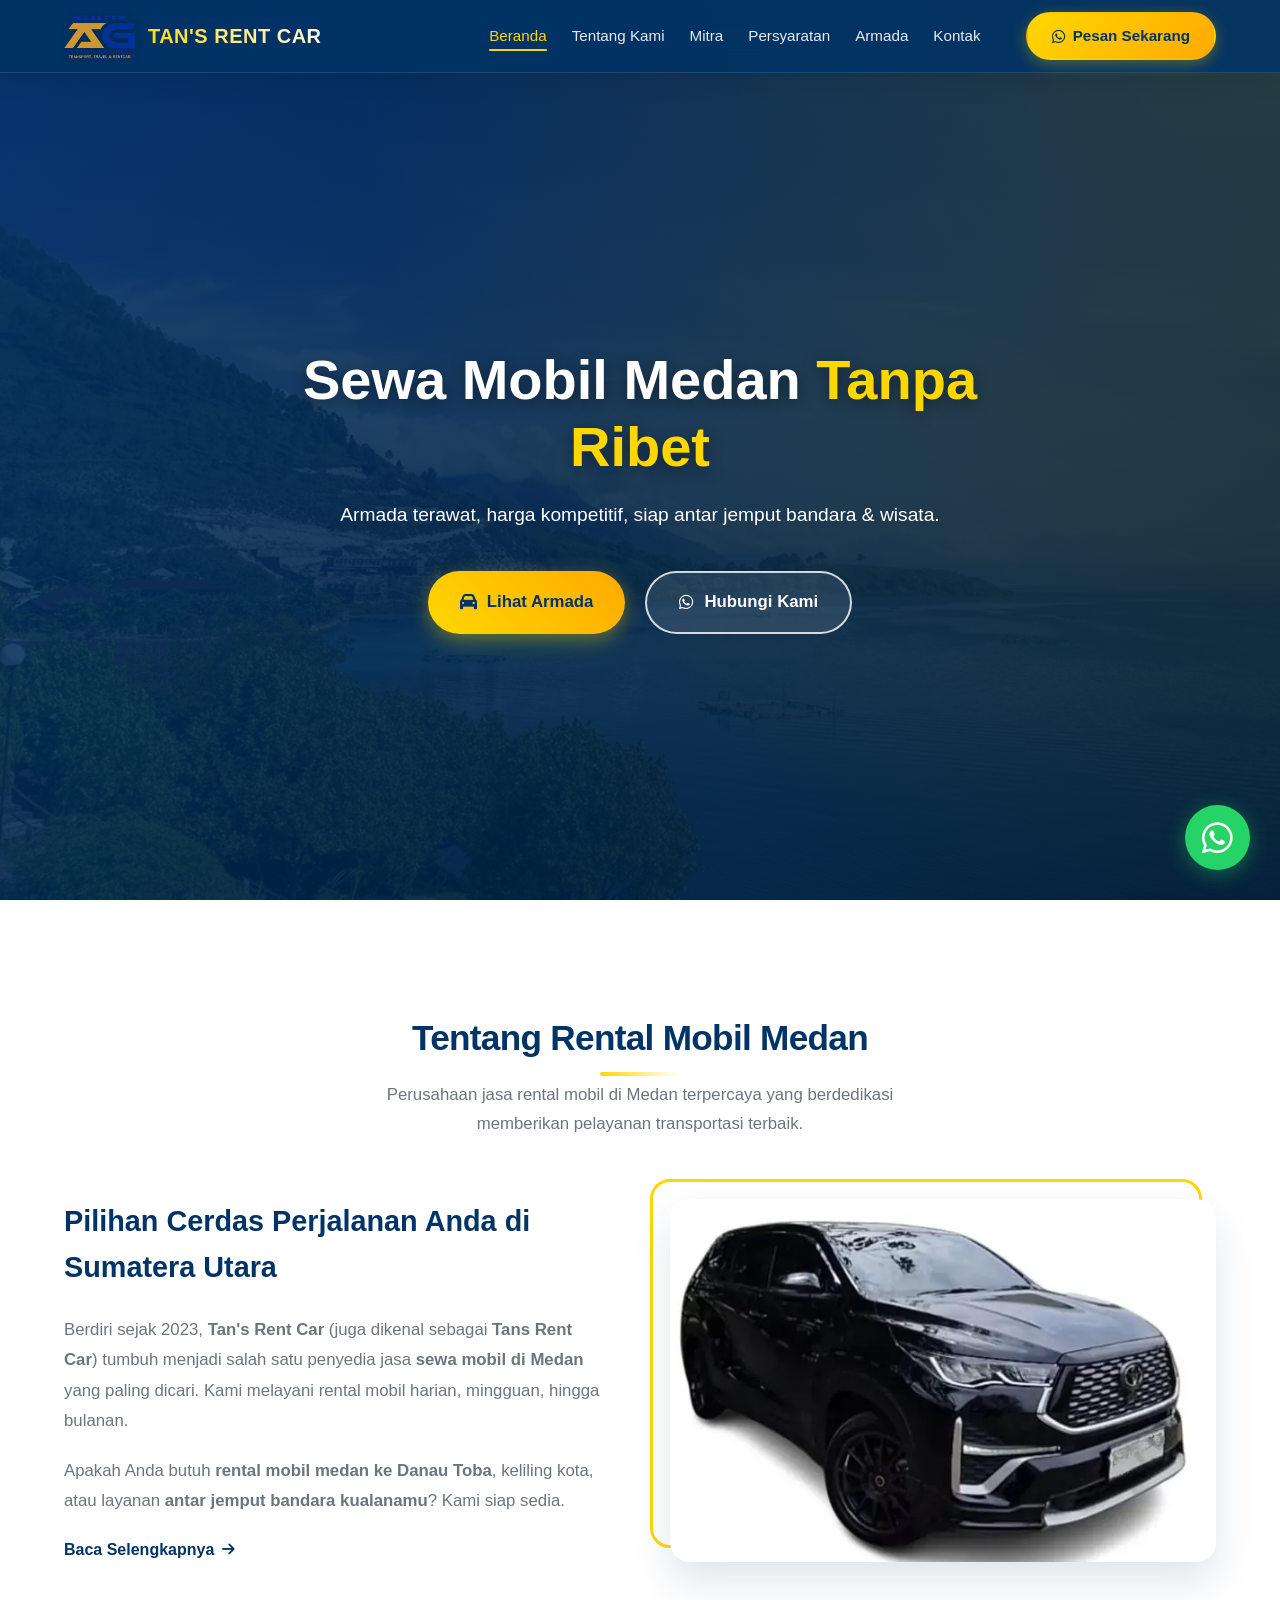
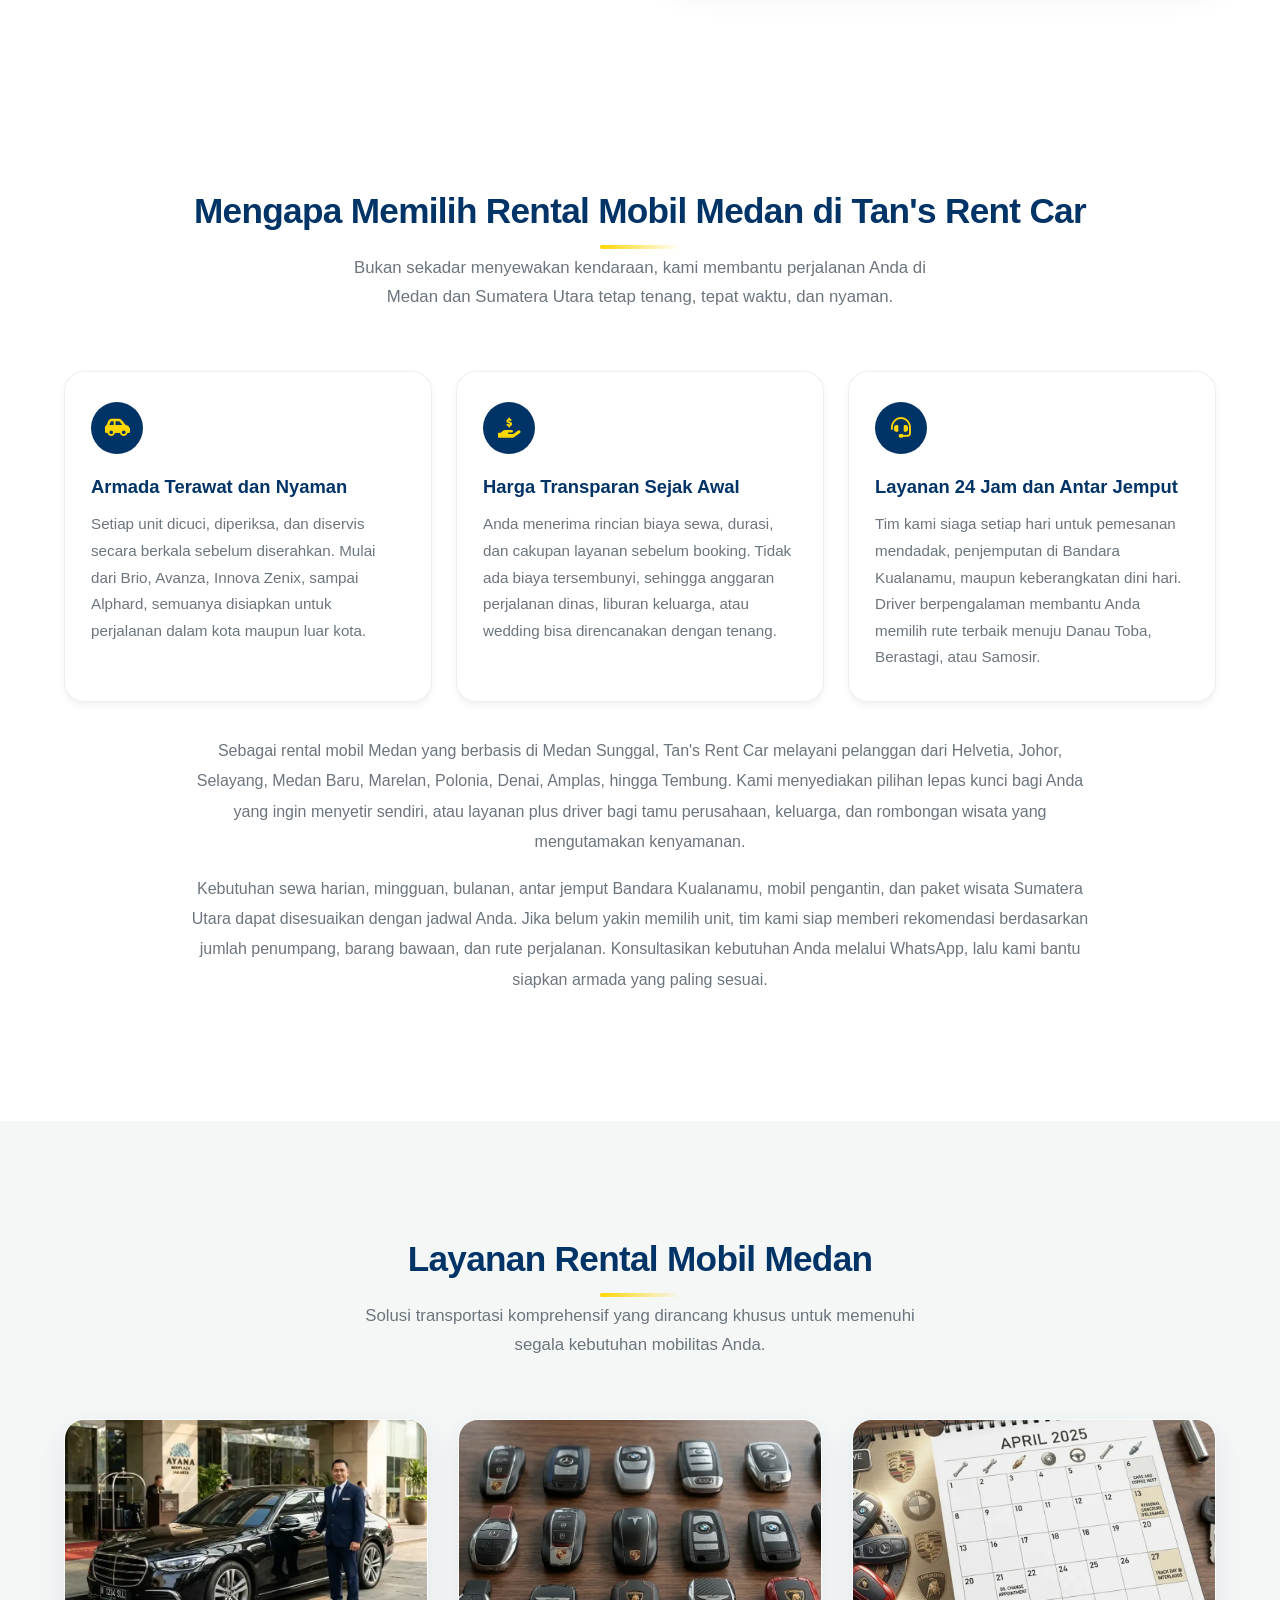
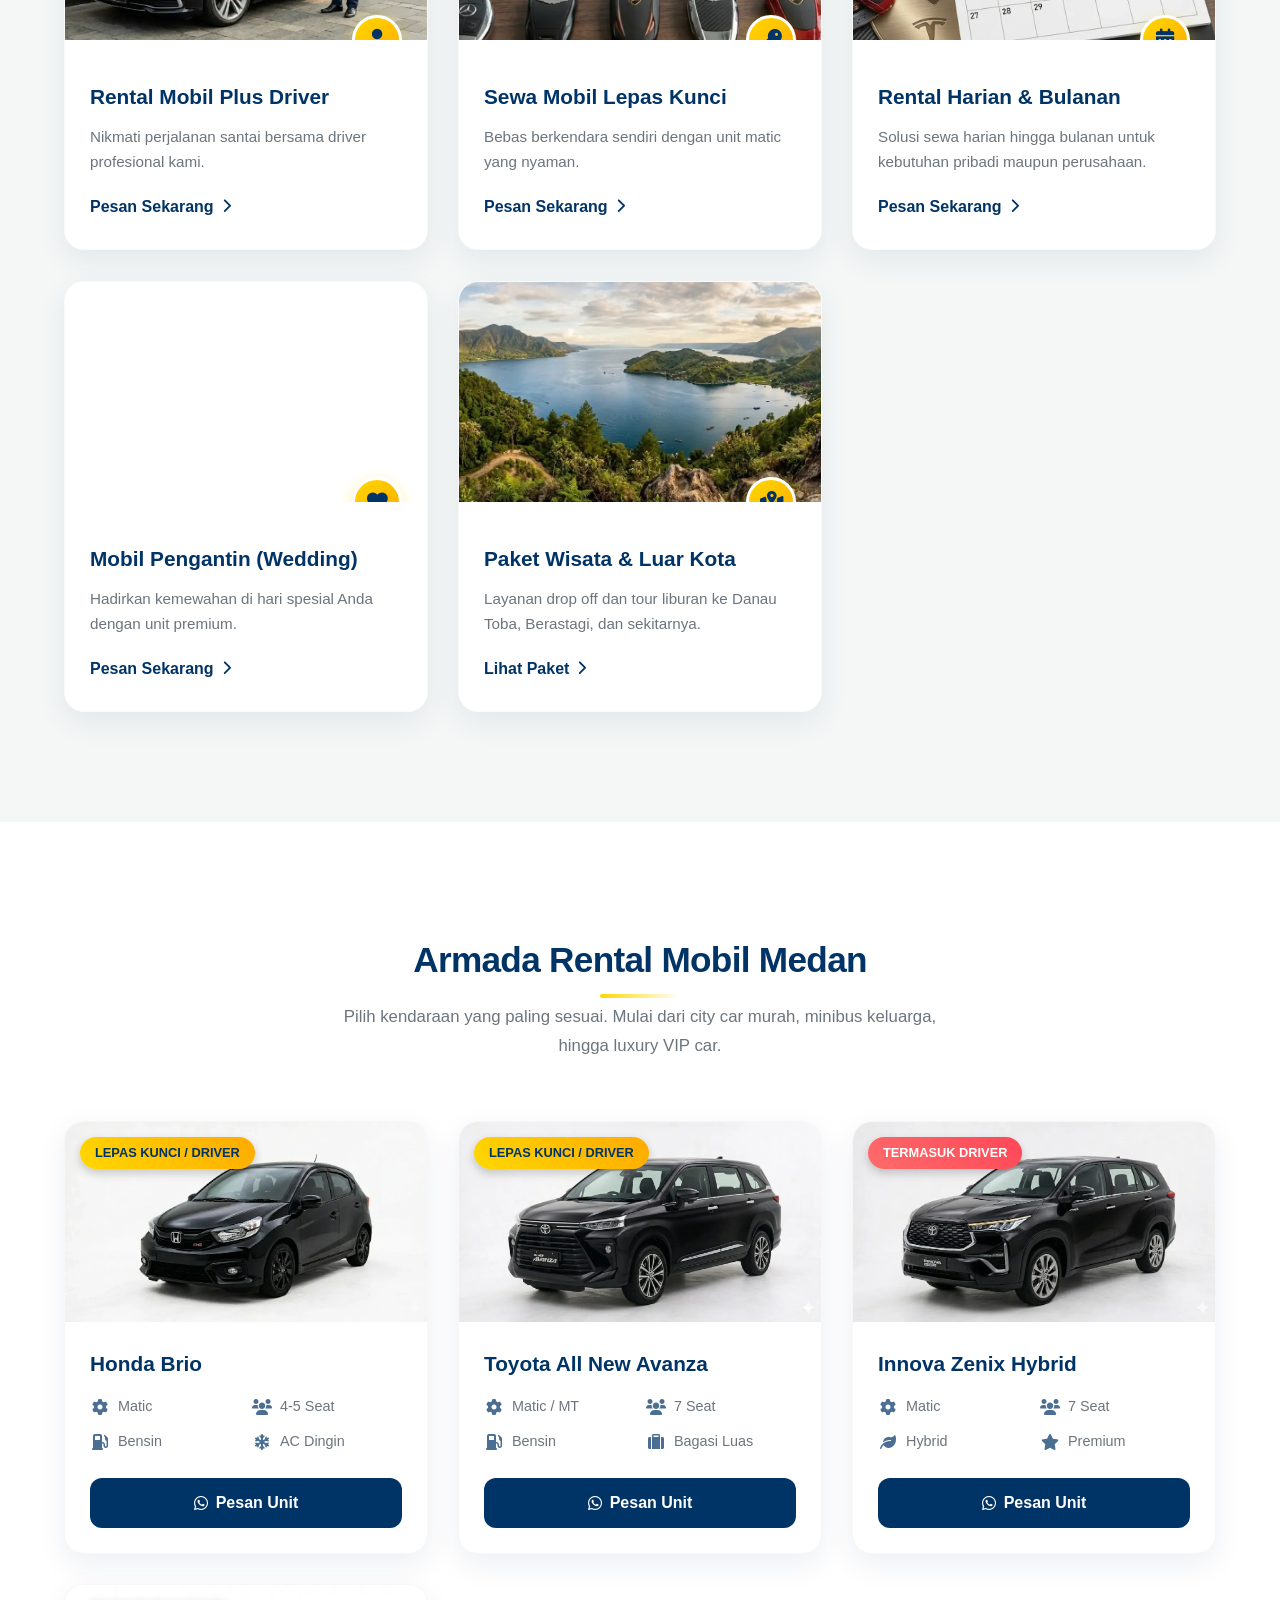
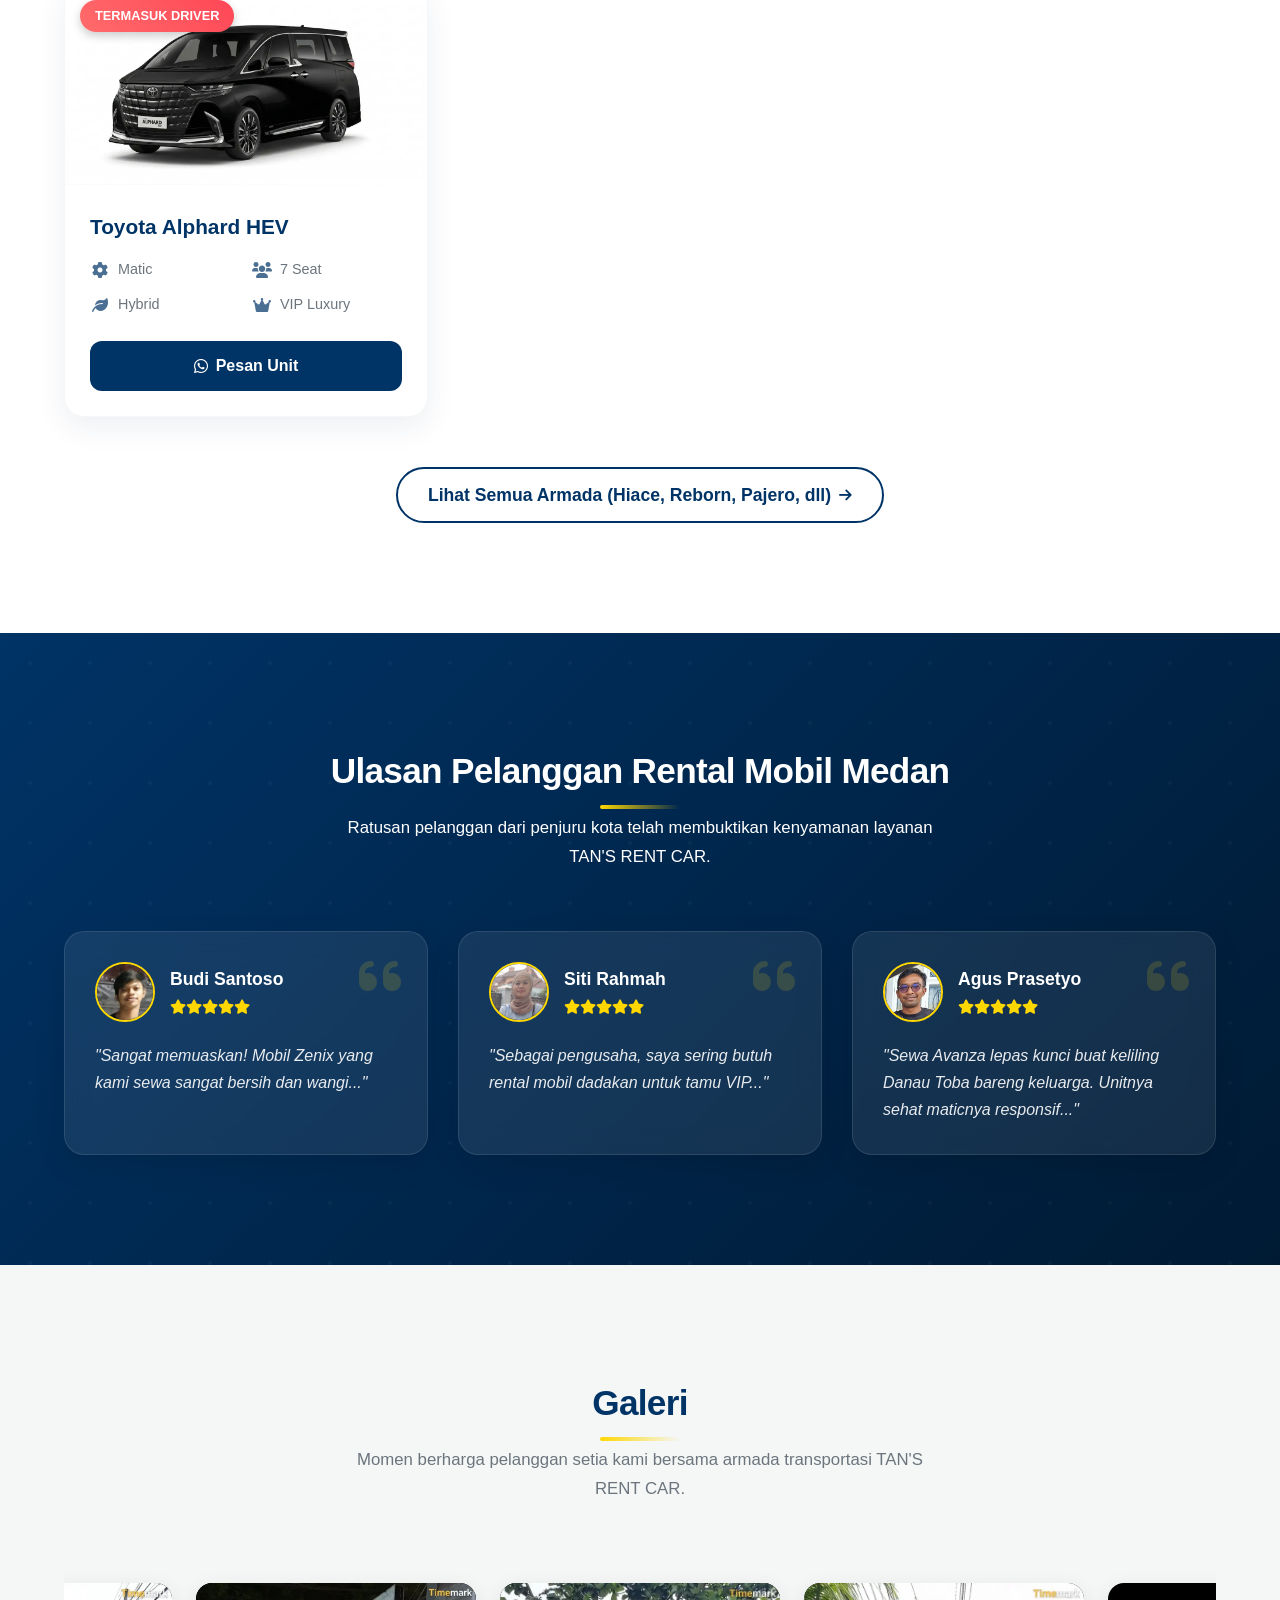
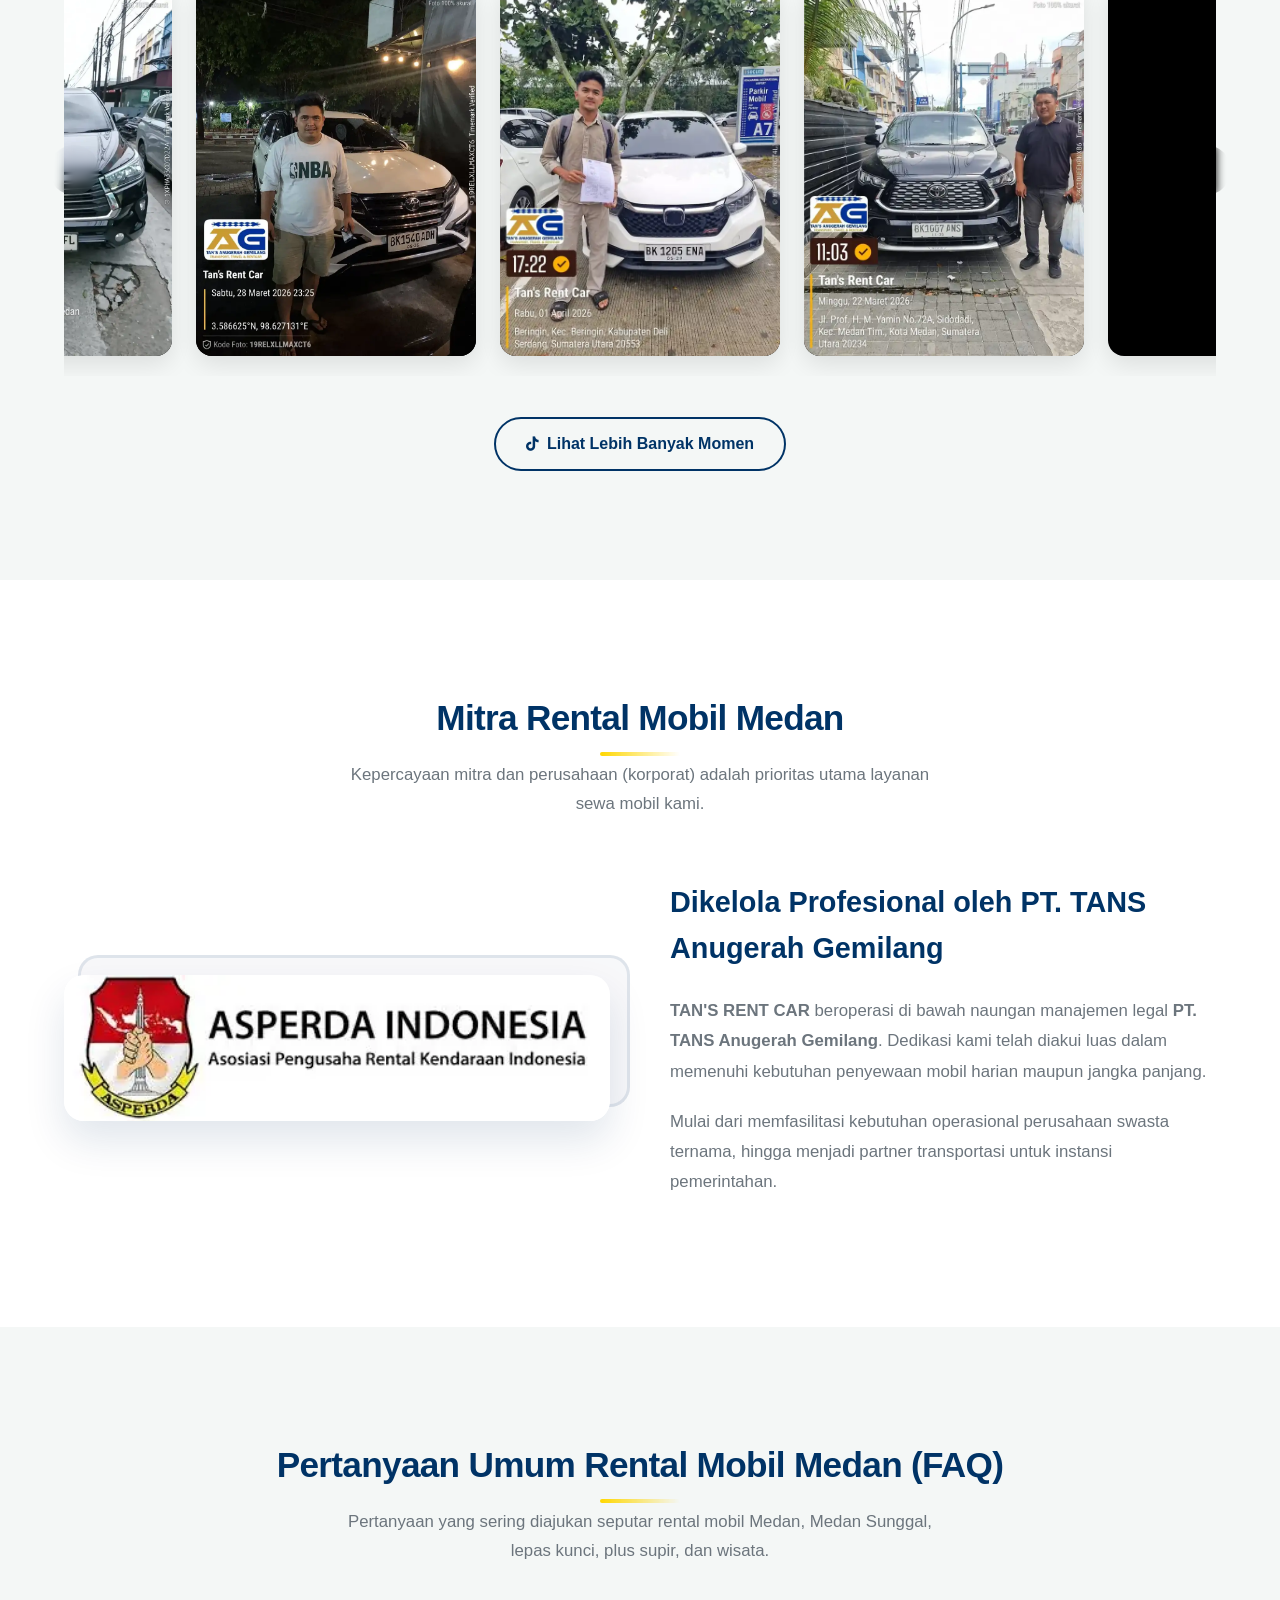
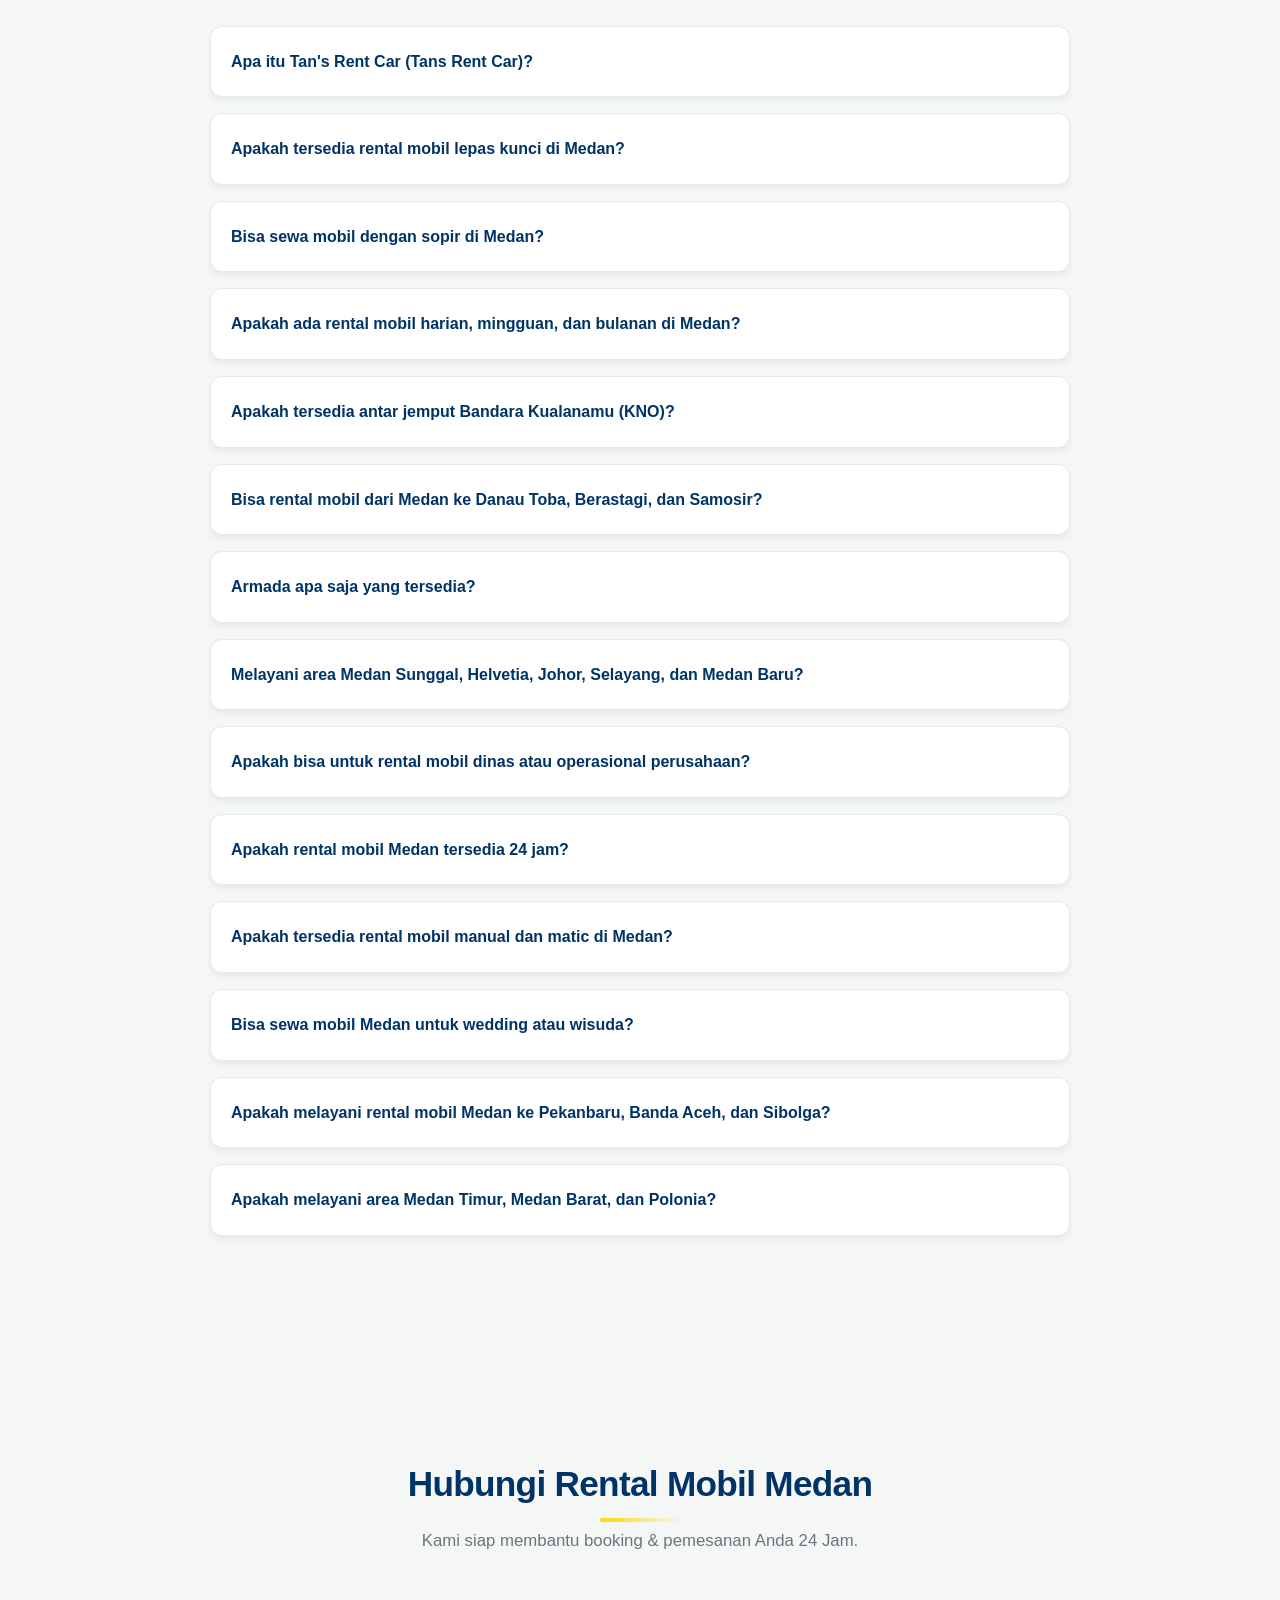
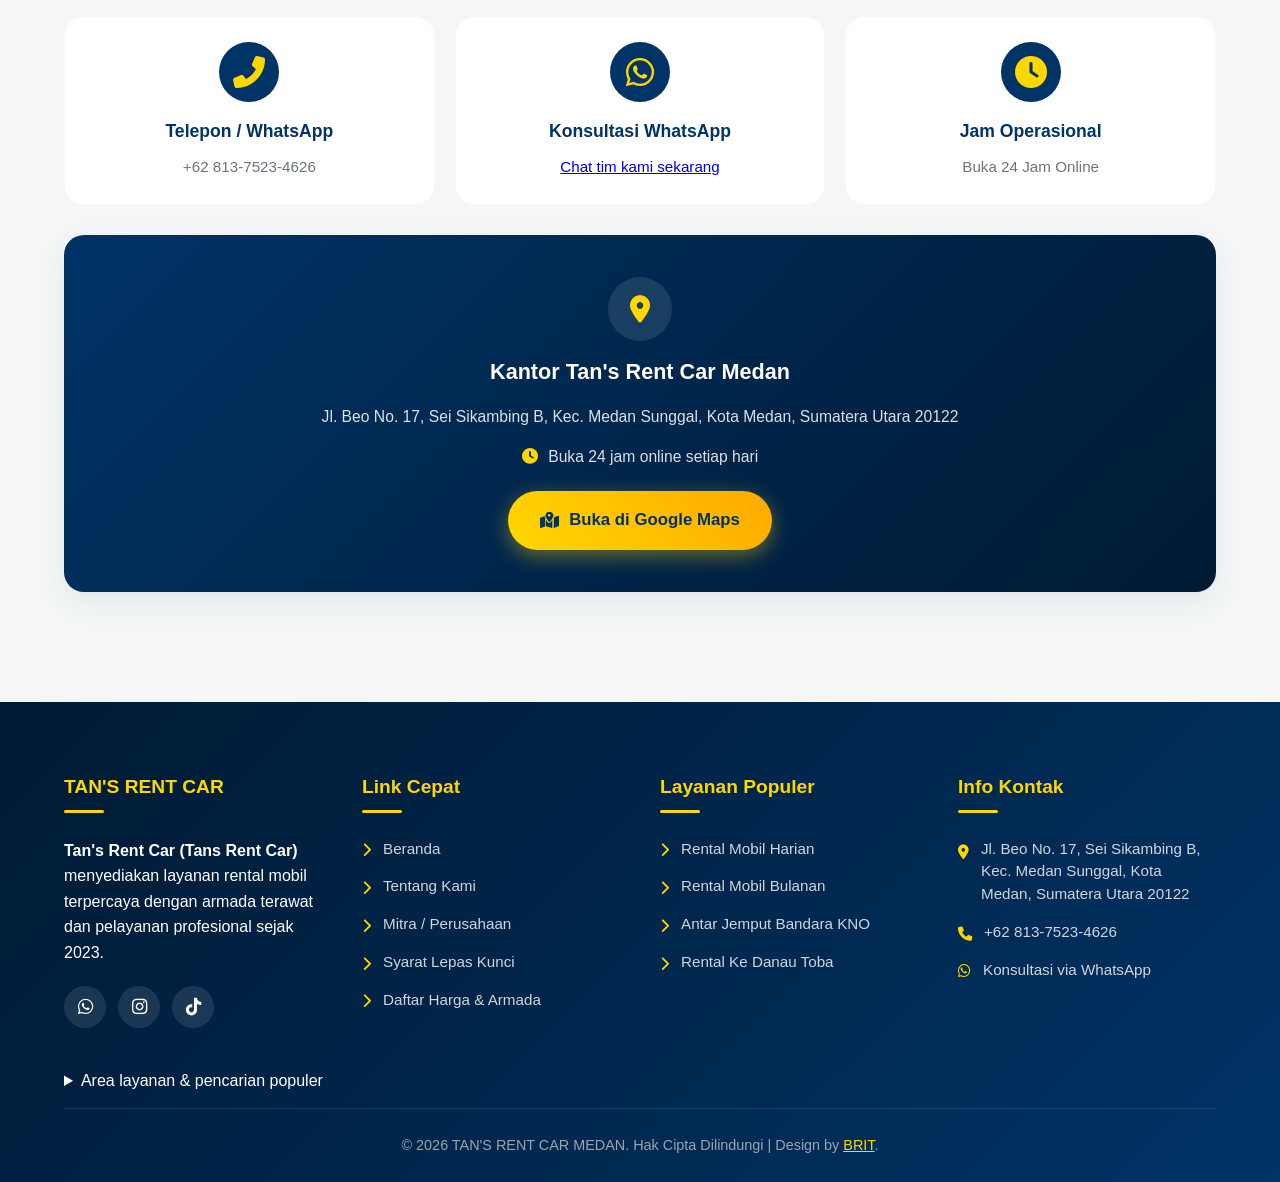
==== commit 46b924dd: "perf: render hero heading immediately for LCP" ====
--- a/index.html
+++ b/index.html
@@ -131,7 +131,7 @@
         .hero{background:linear-gradient(135deg,rgba(0,51,102,0.85) 0,rgba(0,26,51,0.95) 100%),url(img/Danau-Toba-Wisata-Danau-Toba.webp) no-repeat center center/cover;height:100vh;min-height:600px;display:flex;align-items:center;justify-content:center;text-align:center;color:#fff;padding-top:80px;position:relative;overflow:hidden}
         .hero::before{content:'';position:absolute;top:0;left:0;width:100%;height:100%;background:radial-gradient(circle at top right,rgba(255,215,0,0.15) 0,transparent 60%)}
         .hero-content{max-width:850px;position:relative;z-index:2}
-        .hero h1{font-size:3.5rem;margin-bottom:20px;font-weight:800;line-height:1.2;text-shadow:0 4px 15px rgba(0,0,0,0.4);animation:fadeInDown 1s cubic-bezier(0.175,0.885,0.32,1.275)}
+        .hero h1{font-size:3.5rem;margin-bottom:20px;font-weight:800;line-height:1.2;text-shadow:0 4px 15px rgba(0,0,0,0.4)}
         .hero h1 span{color:var(--secondary)}
         .hero p{font-size:1.2rem;margin-bottom:40px;opacity:.95;animation:fadeInUp 1s ease .3s both;max-width:700px;margin-left:auto;margin-right:auto}
         .hero-buttons{display:flex;justify-content:center;gap:20px;animation:fadeInUp 1s ease .5s both}
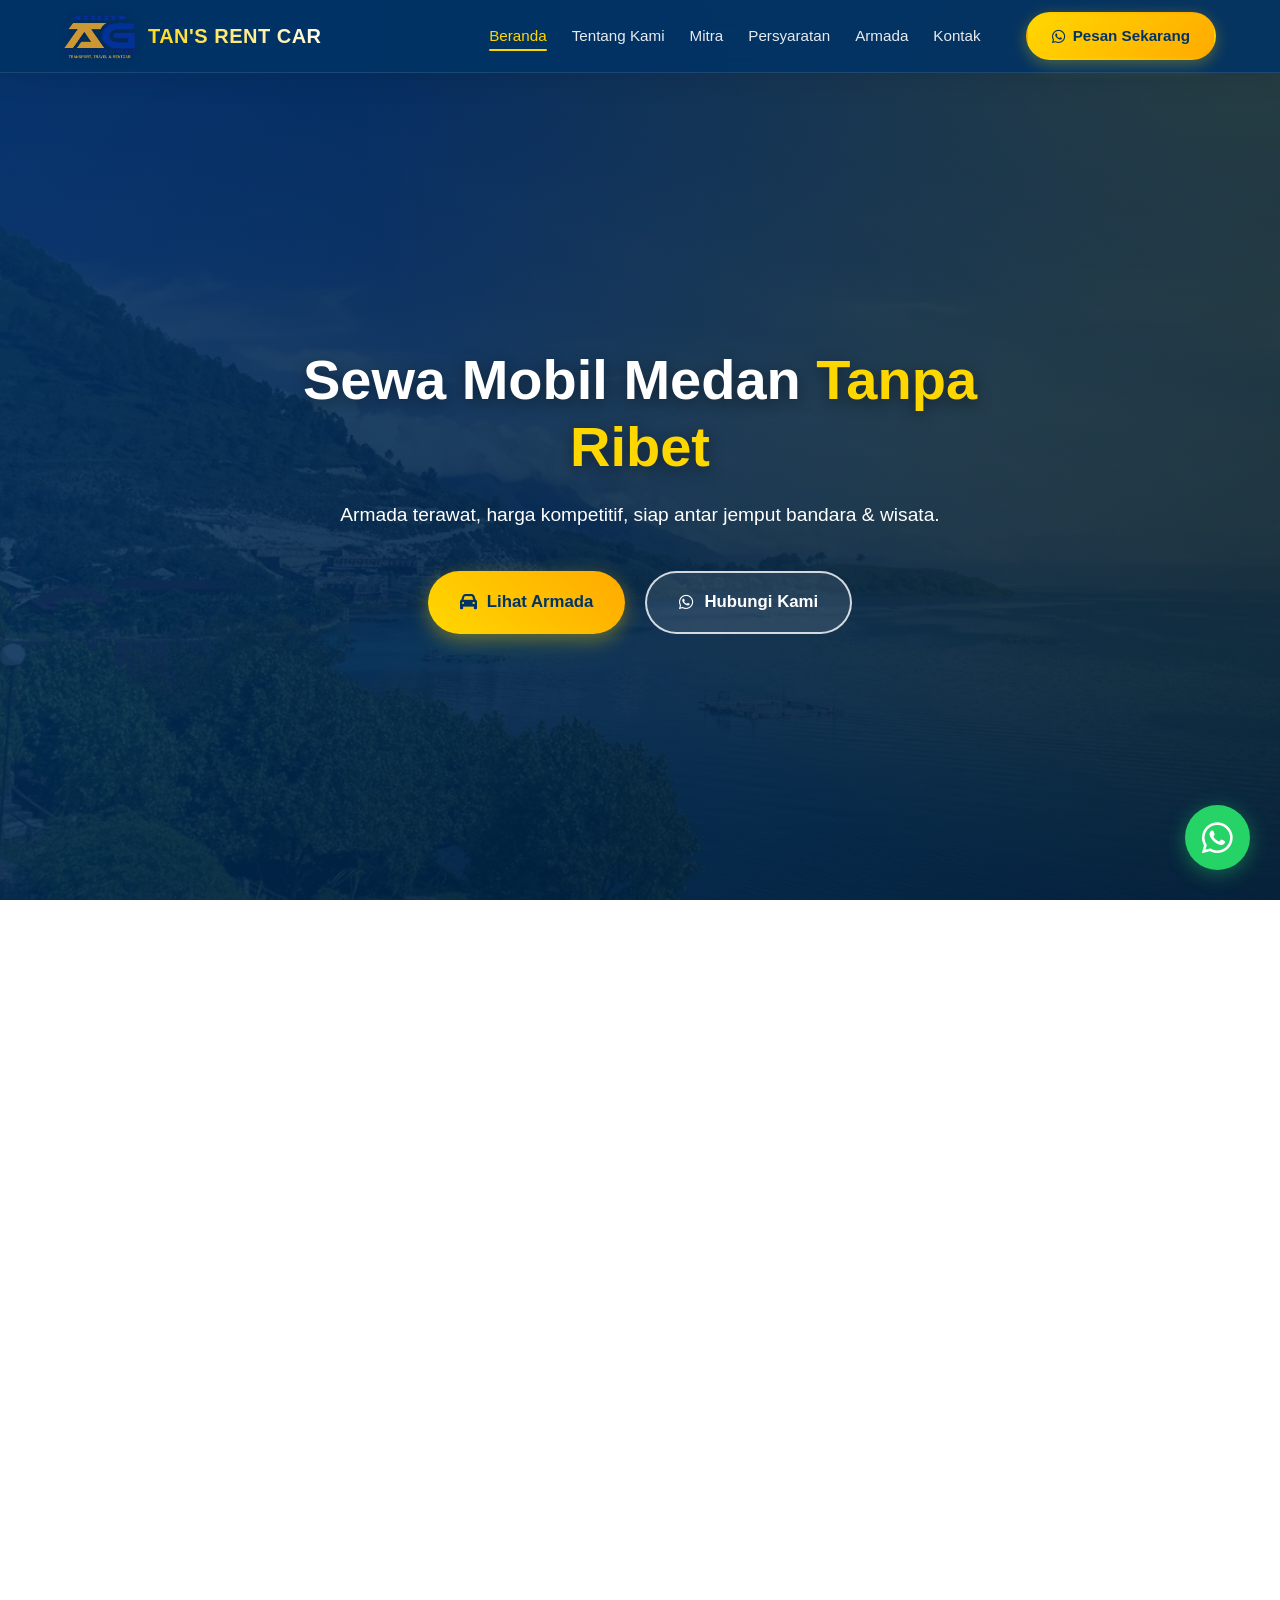
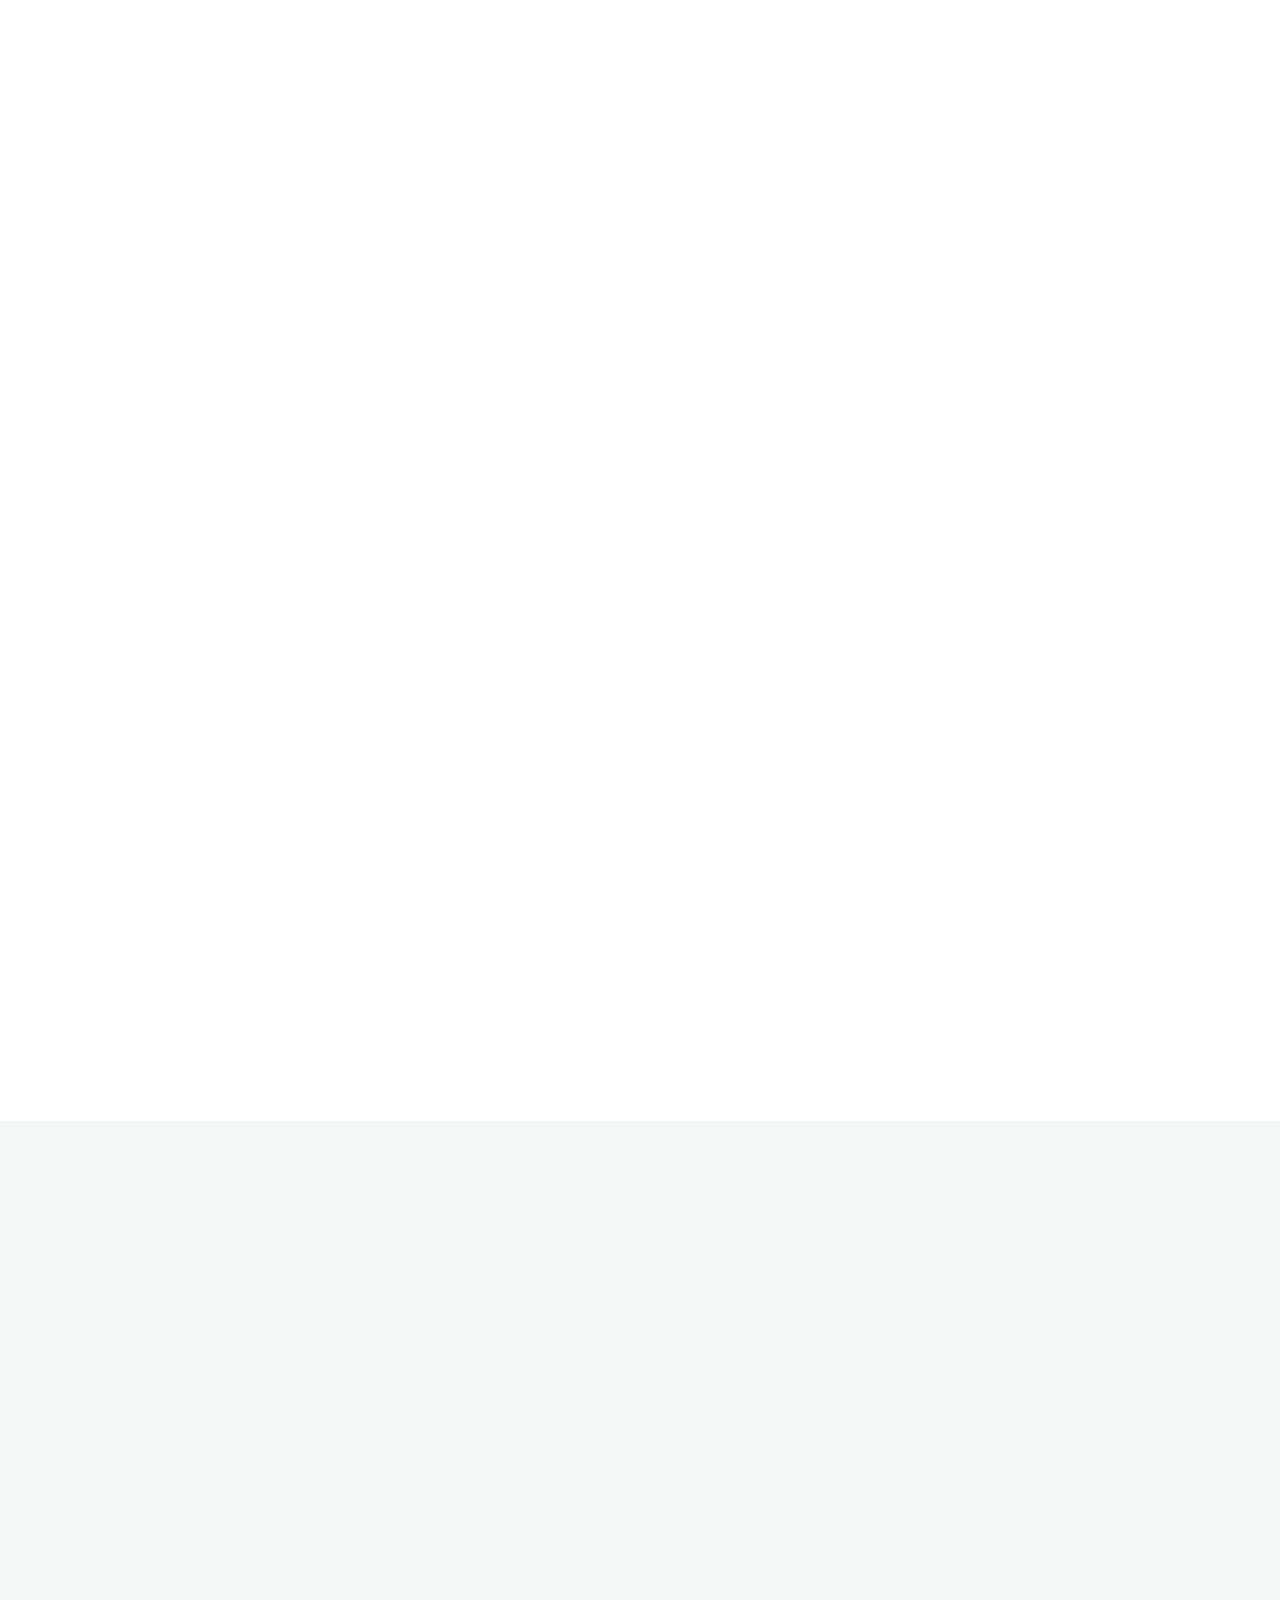
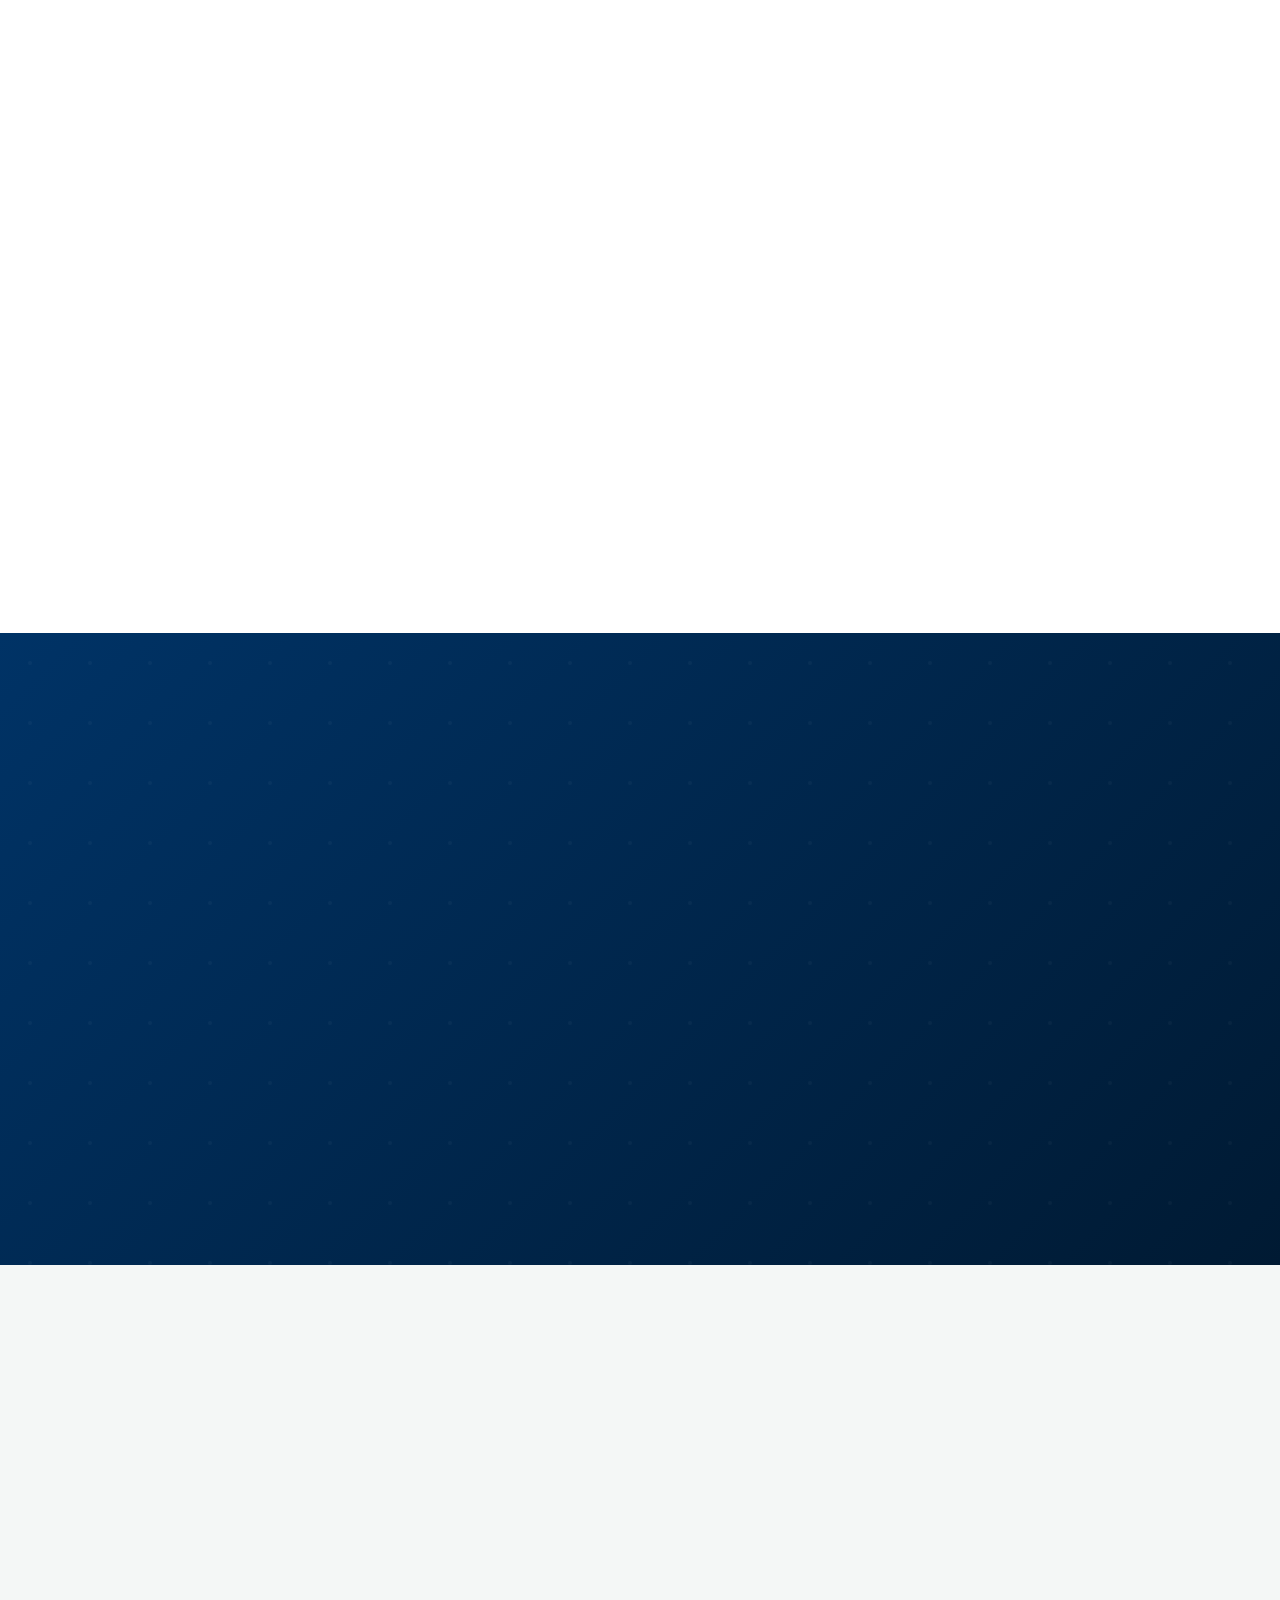
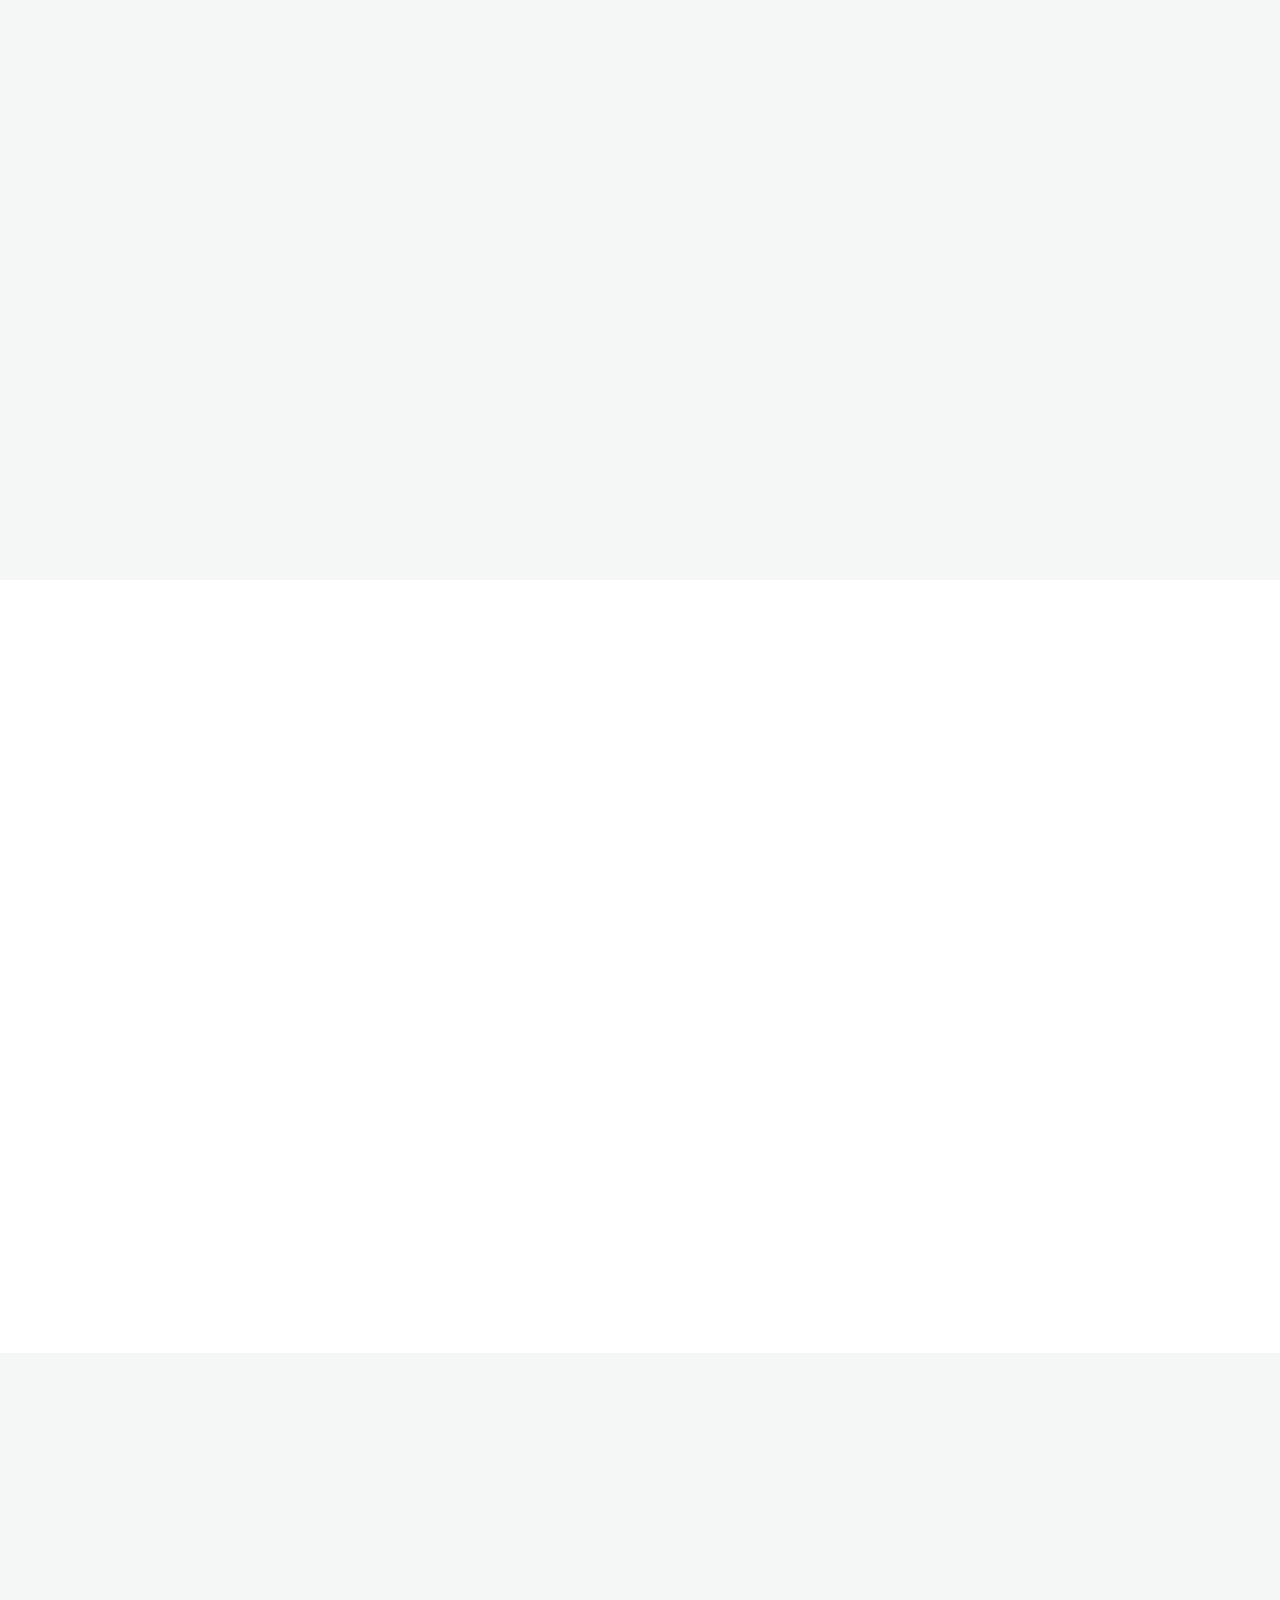
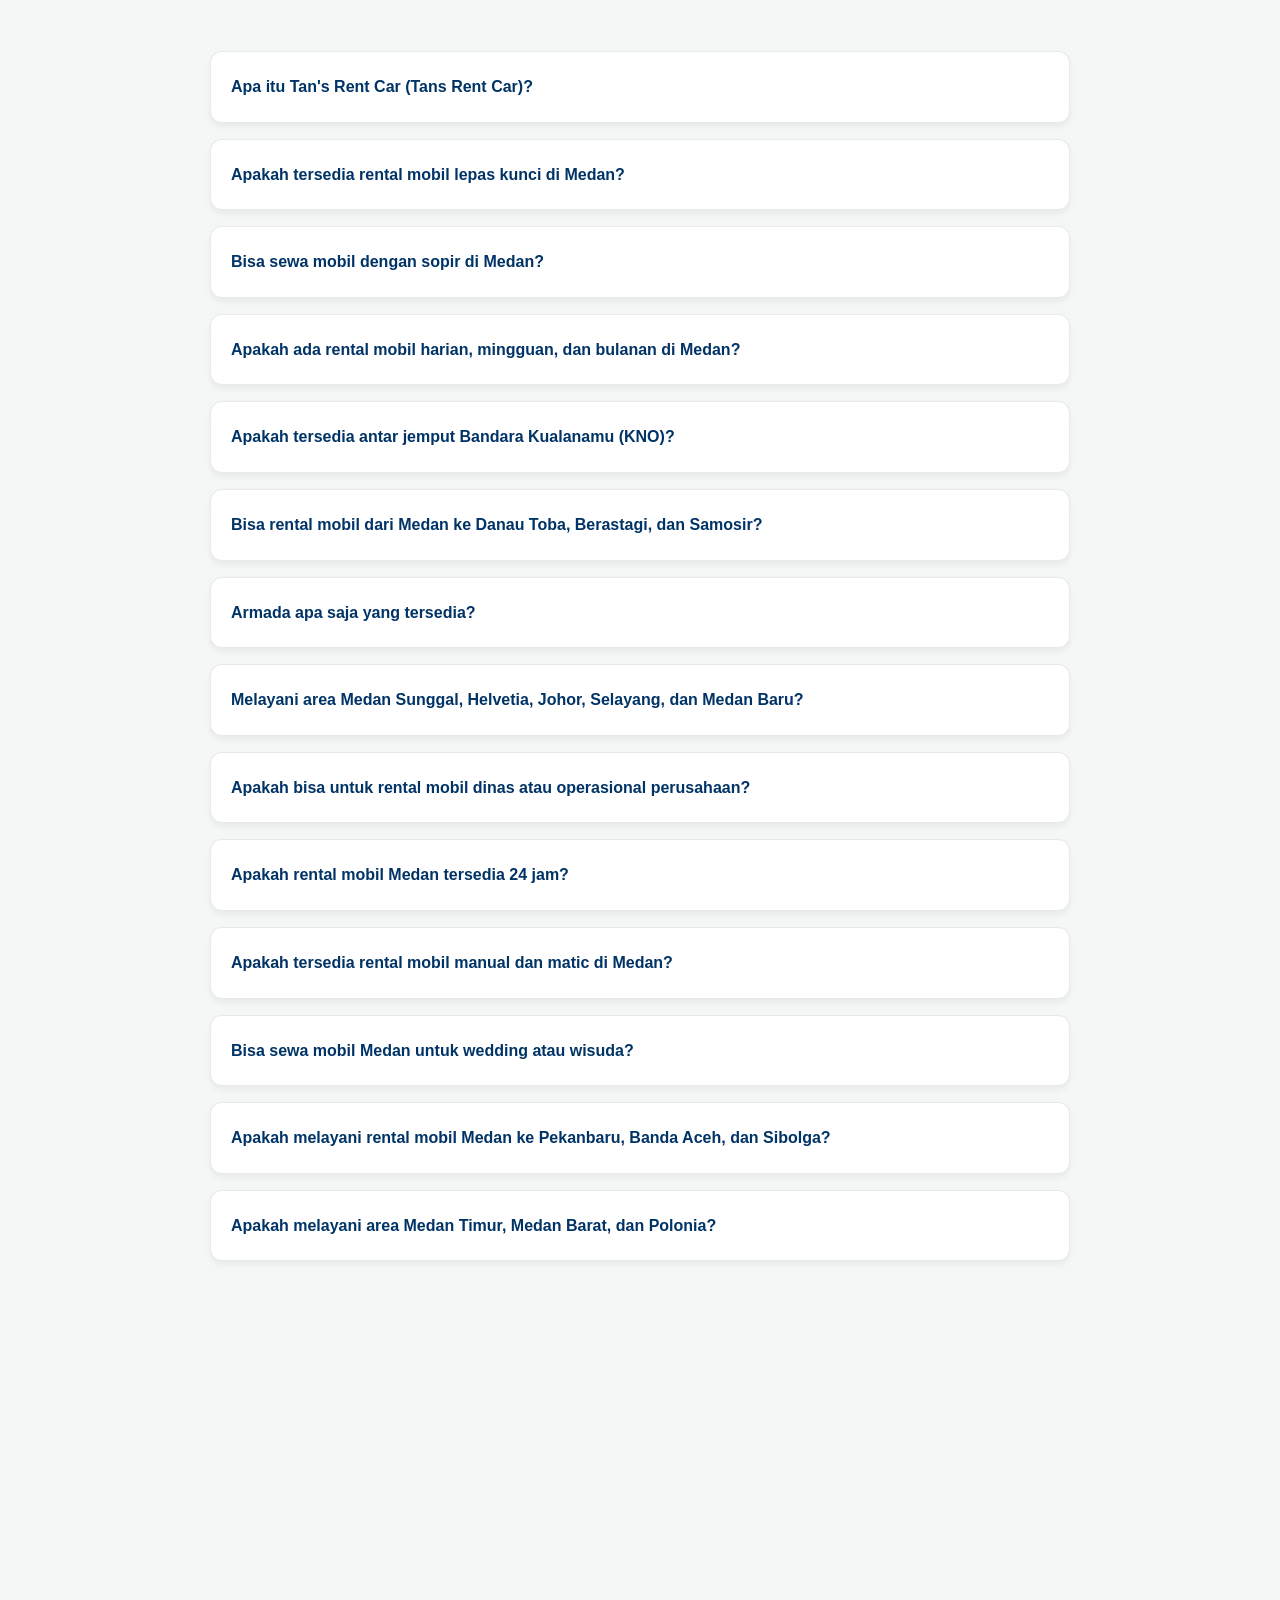
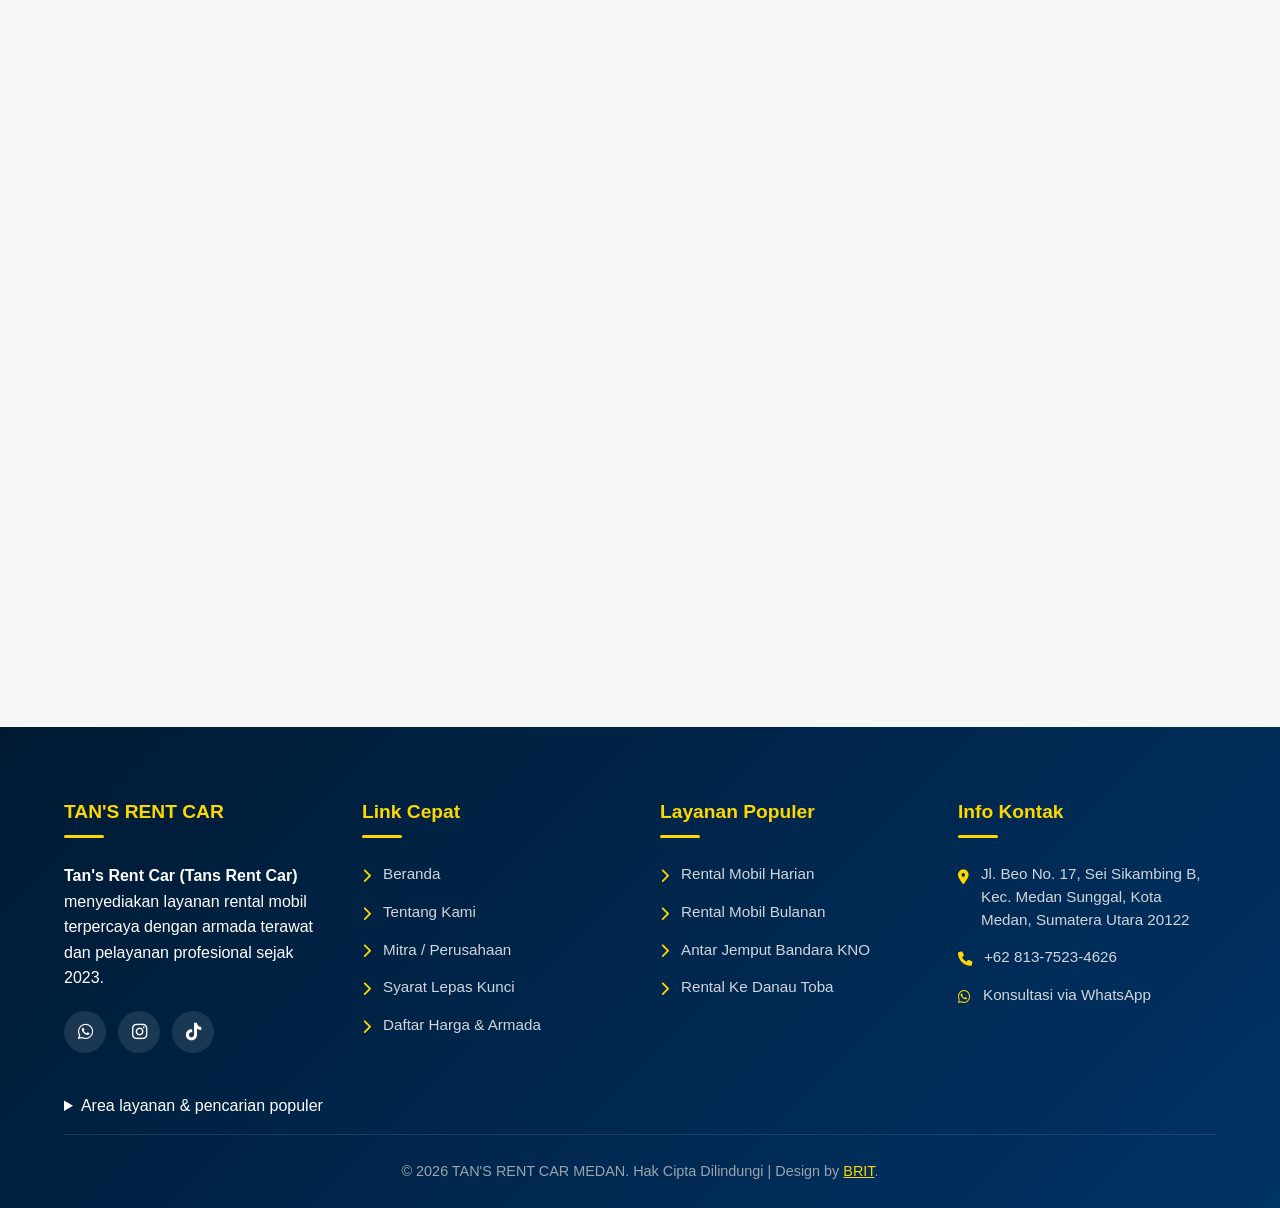
==== commit 848e68c8: "fix: add main landmark and accessible footer links" ====
--- a/index.html
+++ b/index.html
@@ -422,6 +422,8 @@
         </div>
     </header>
 
+    <main id="main-content">
+
     <!-- Hero Section -->
     <section id="home" class="hero">
         <div class="container hero-content">
@@ -843,6 +845,8 @@
         </div>
     </section>
 
+    </main>
+
     <!-- Footer -->
     <footer>
         <div class="container">
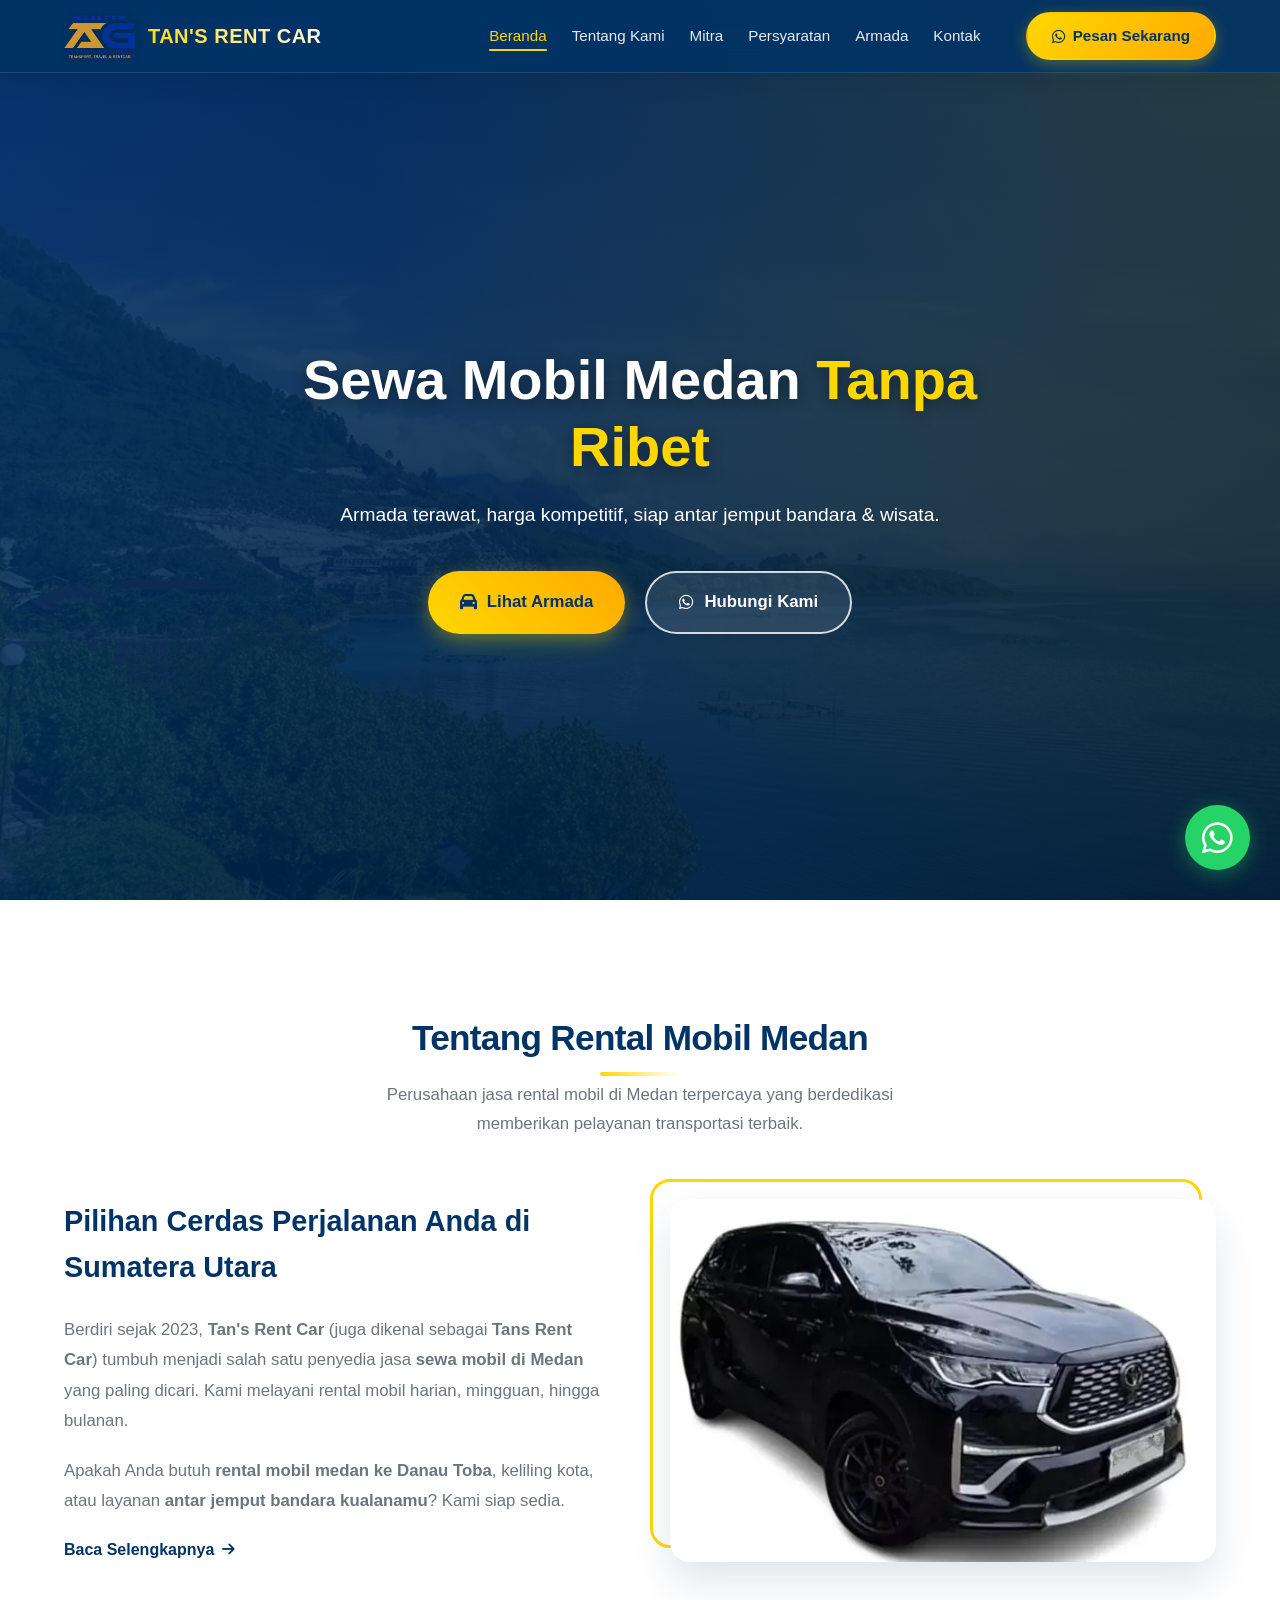
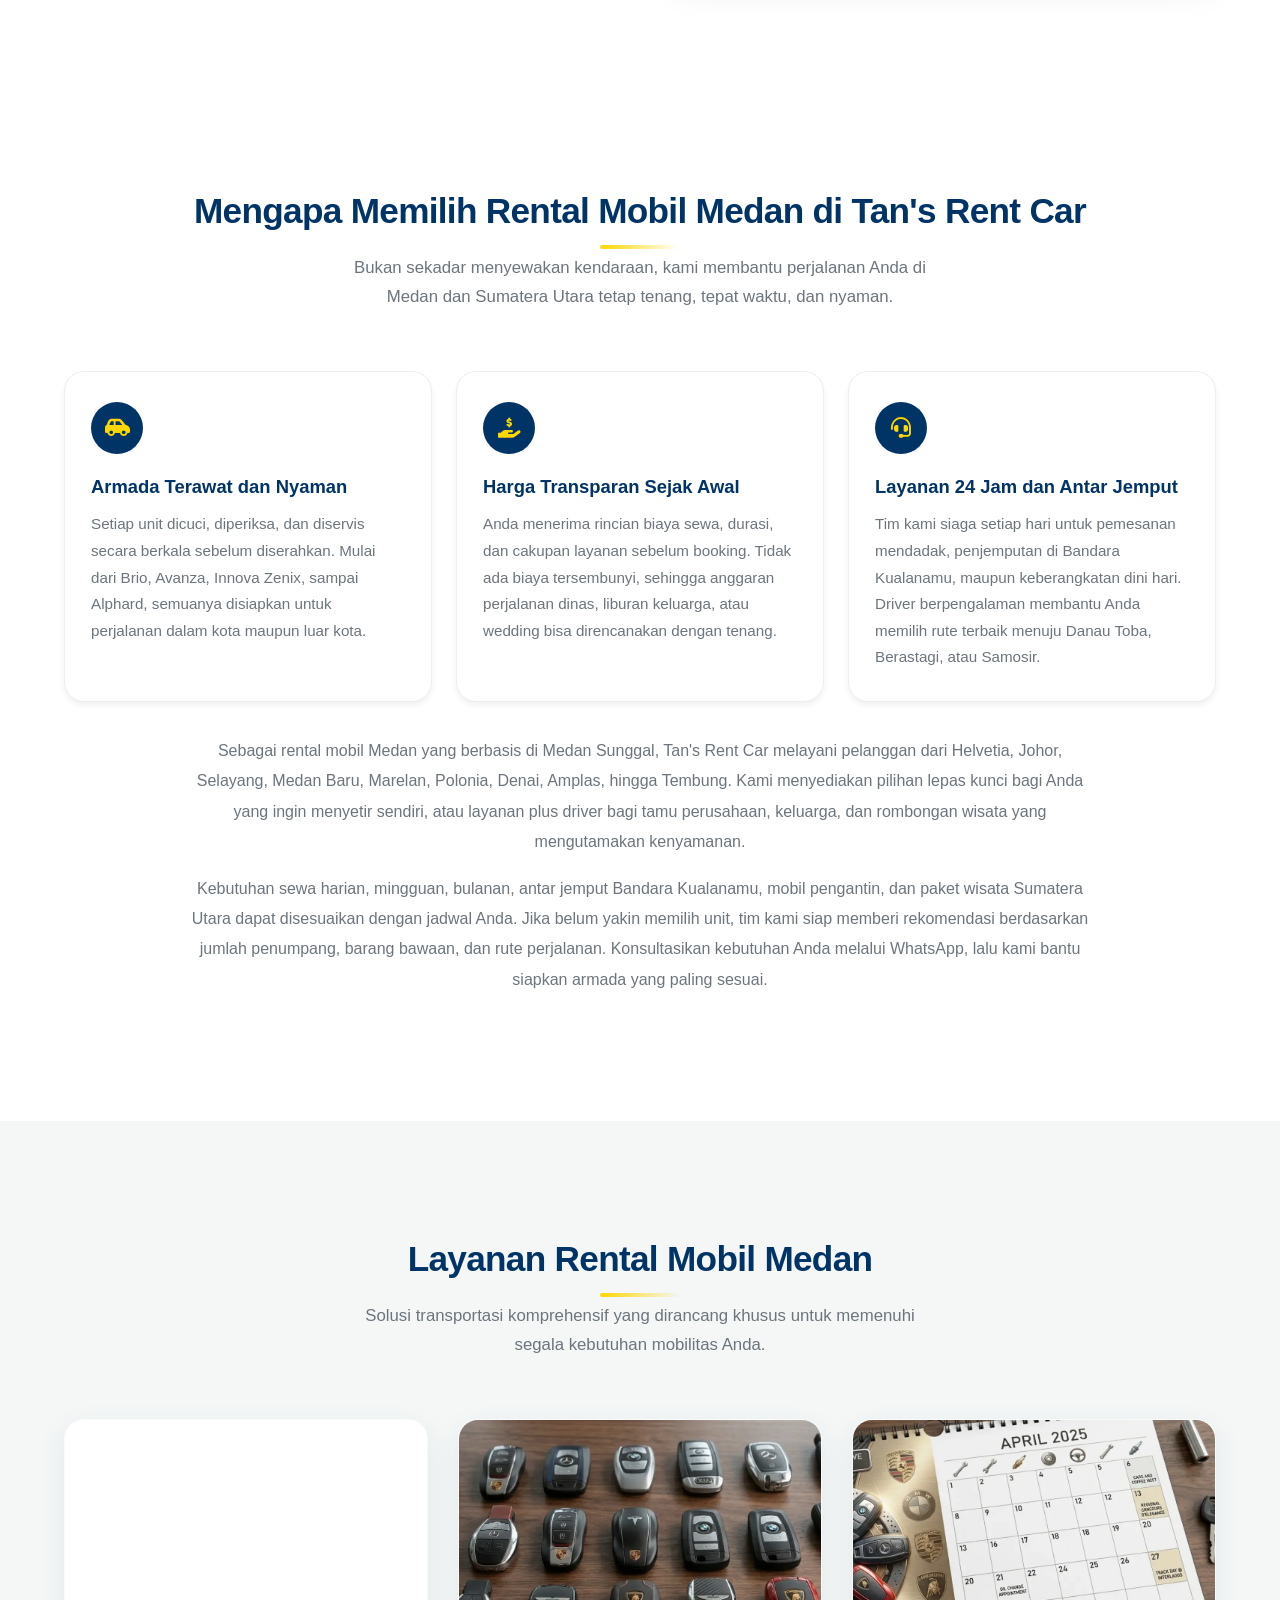
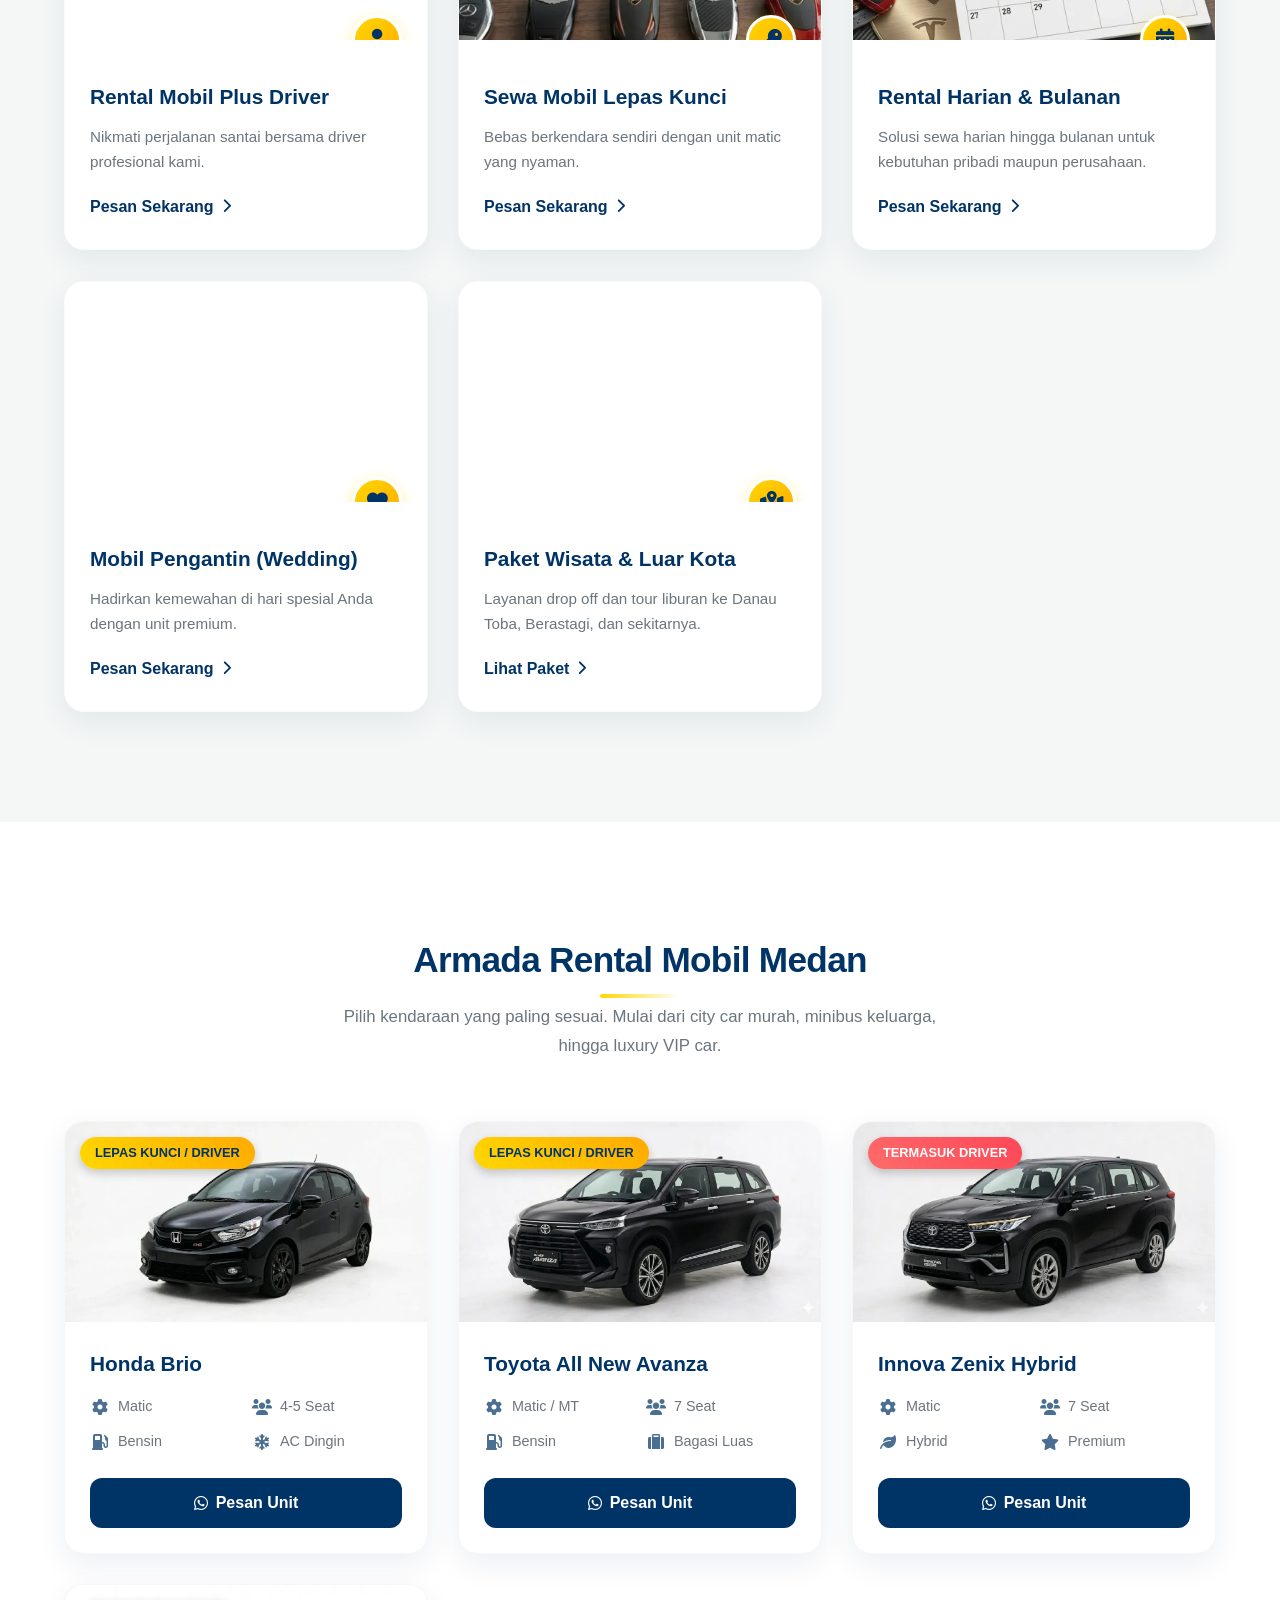
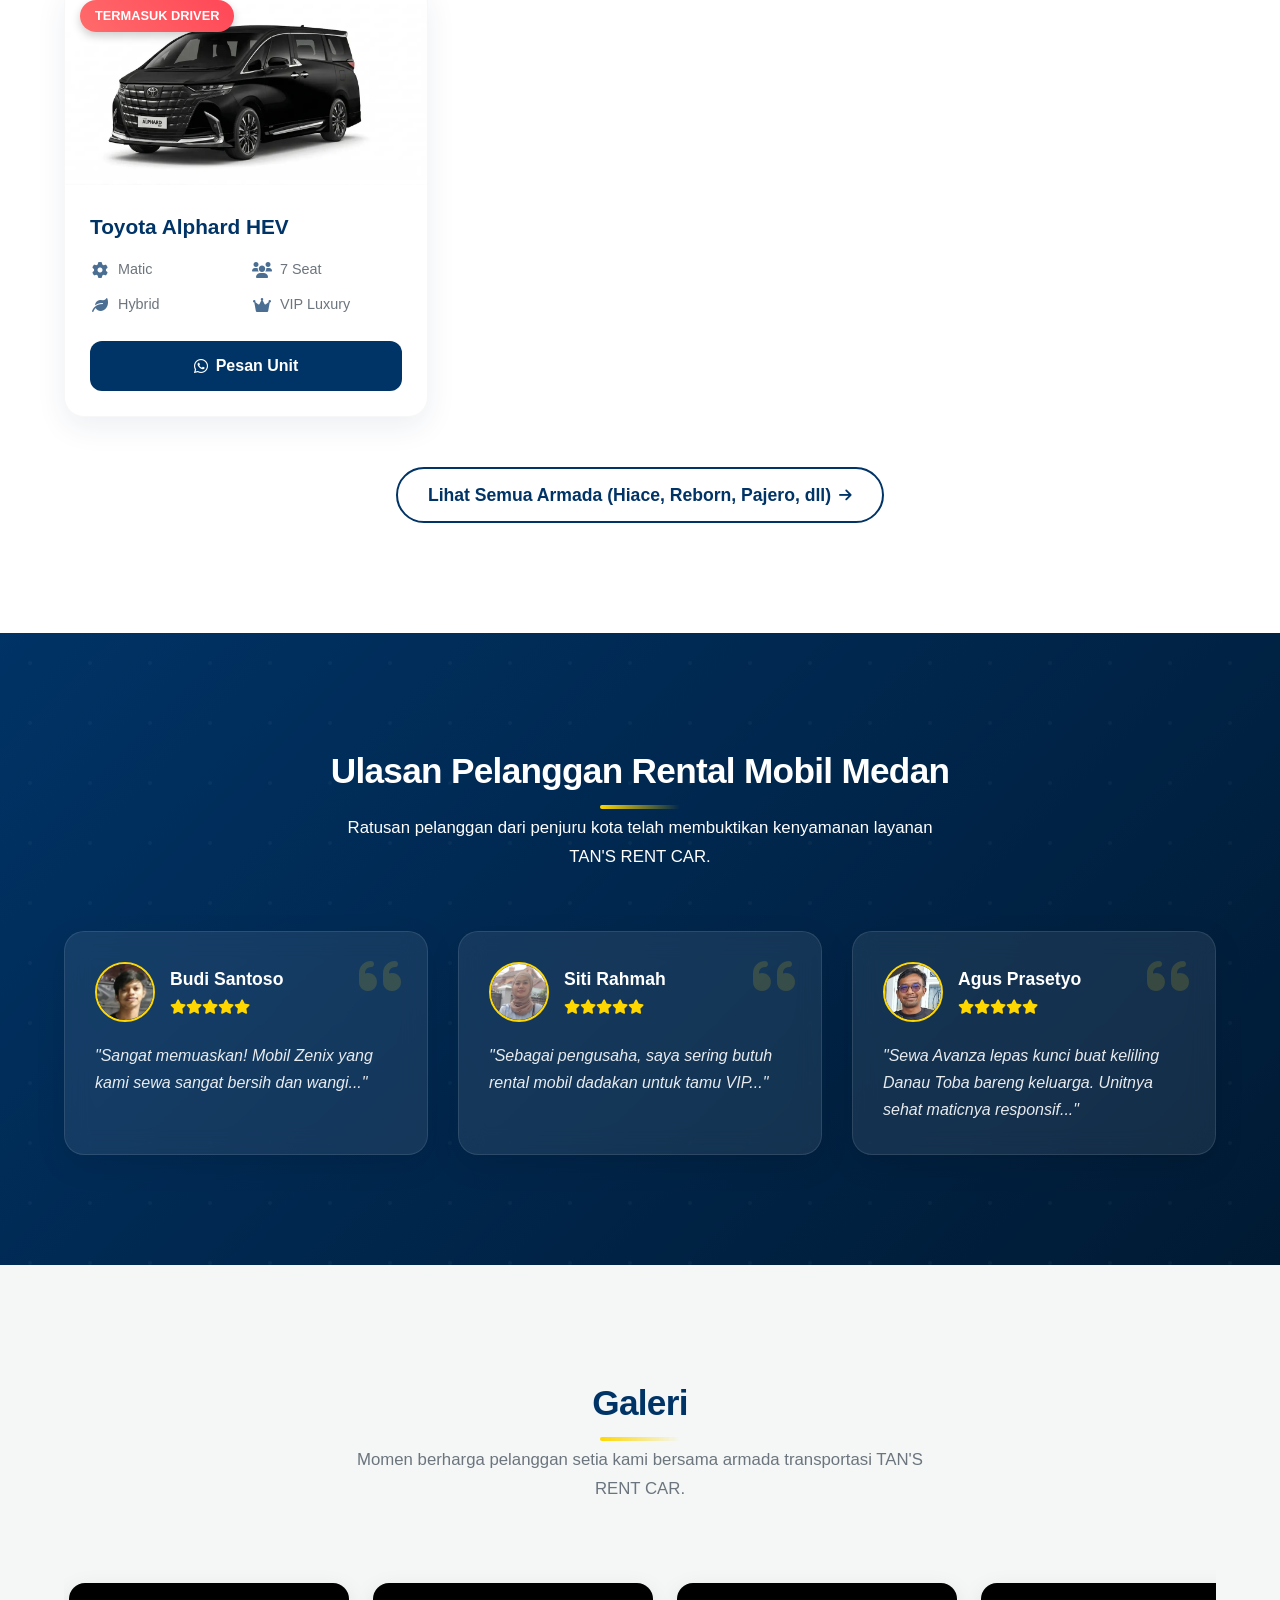
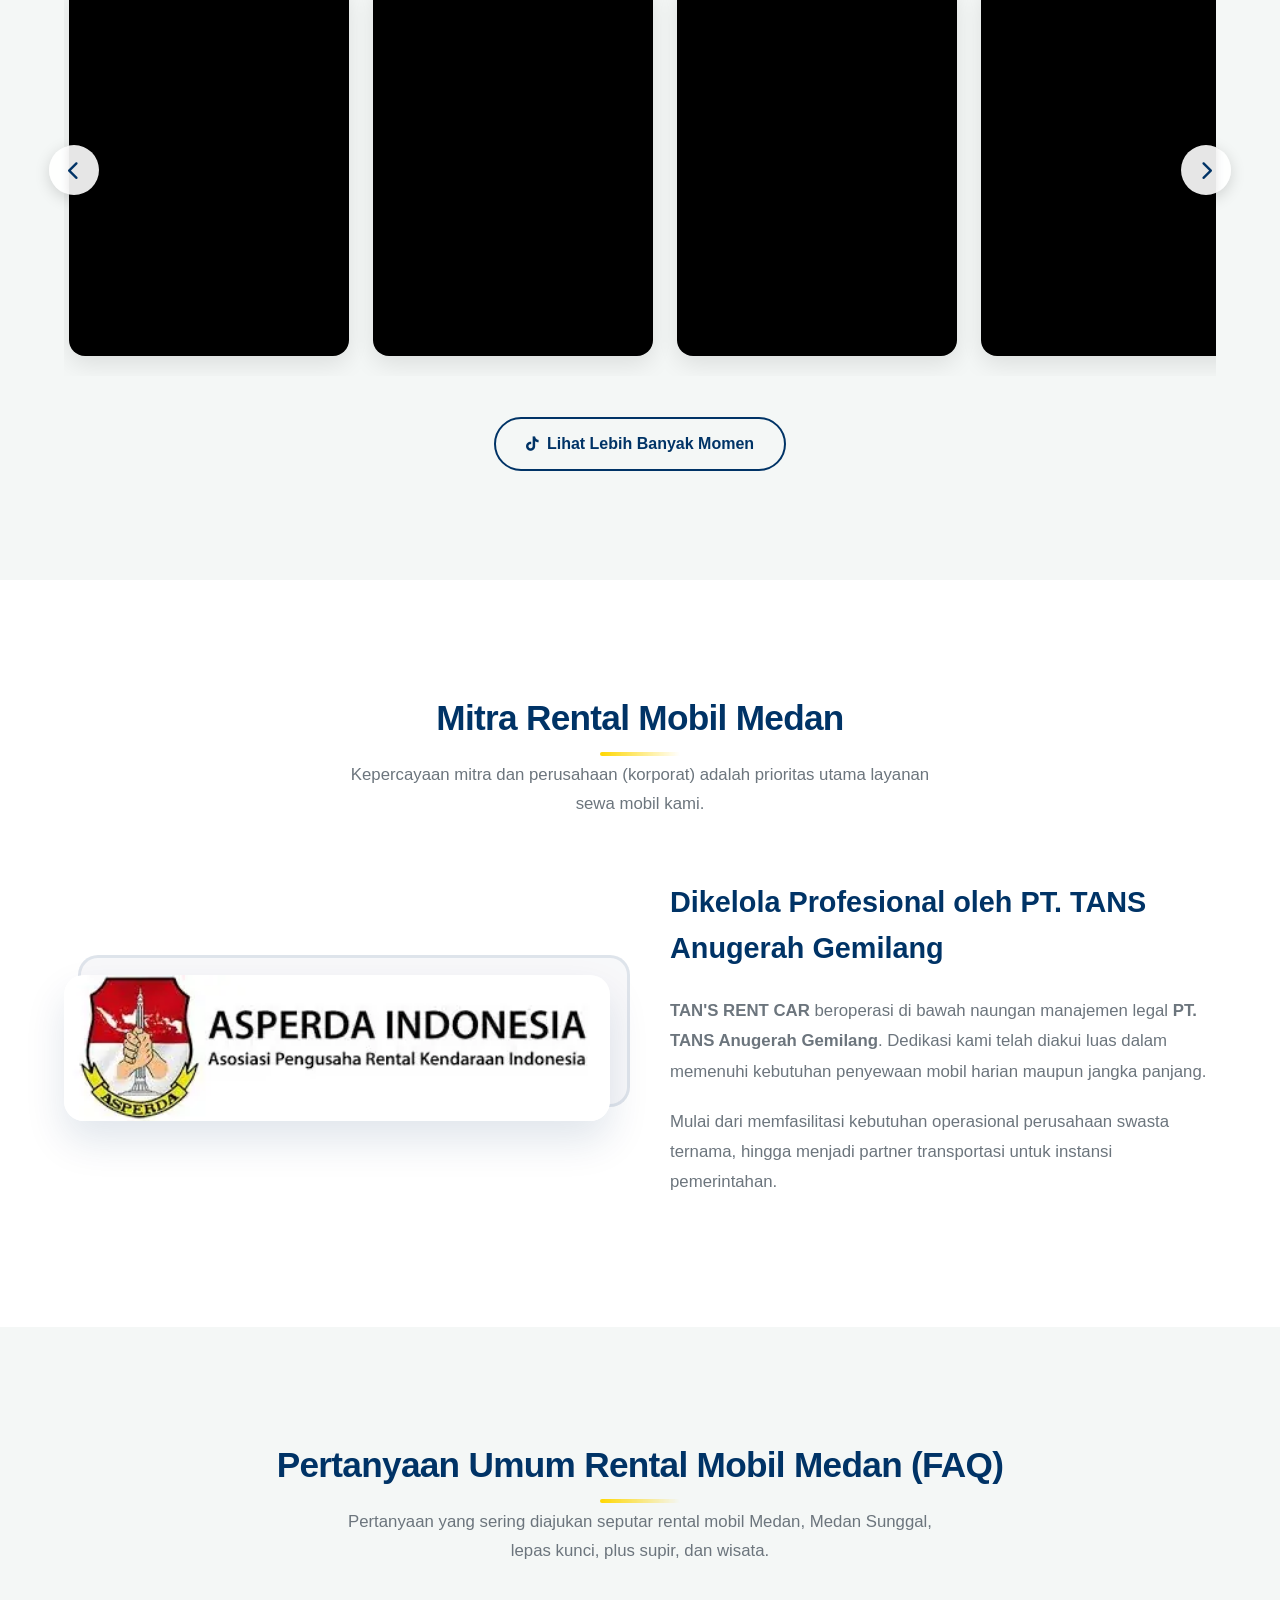
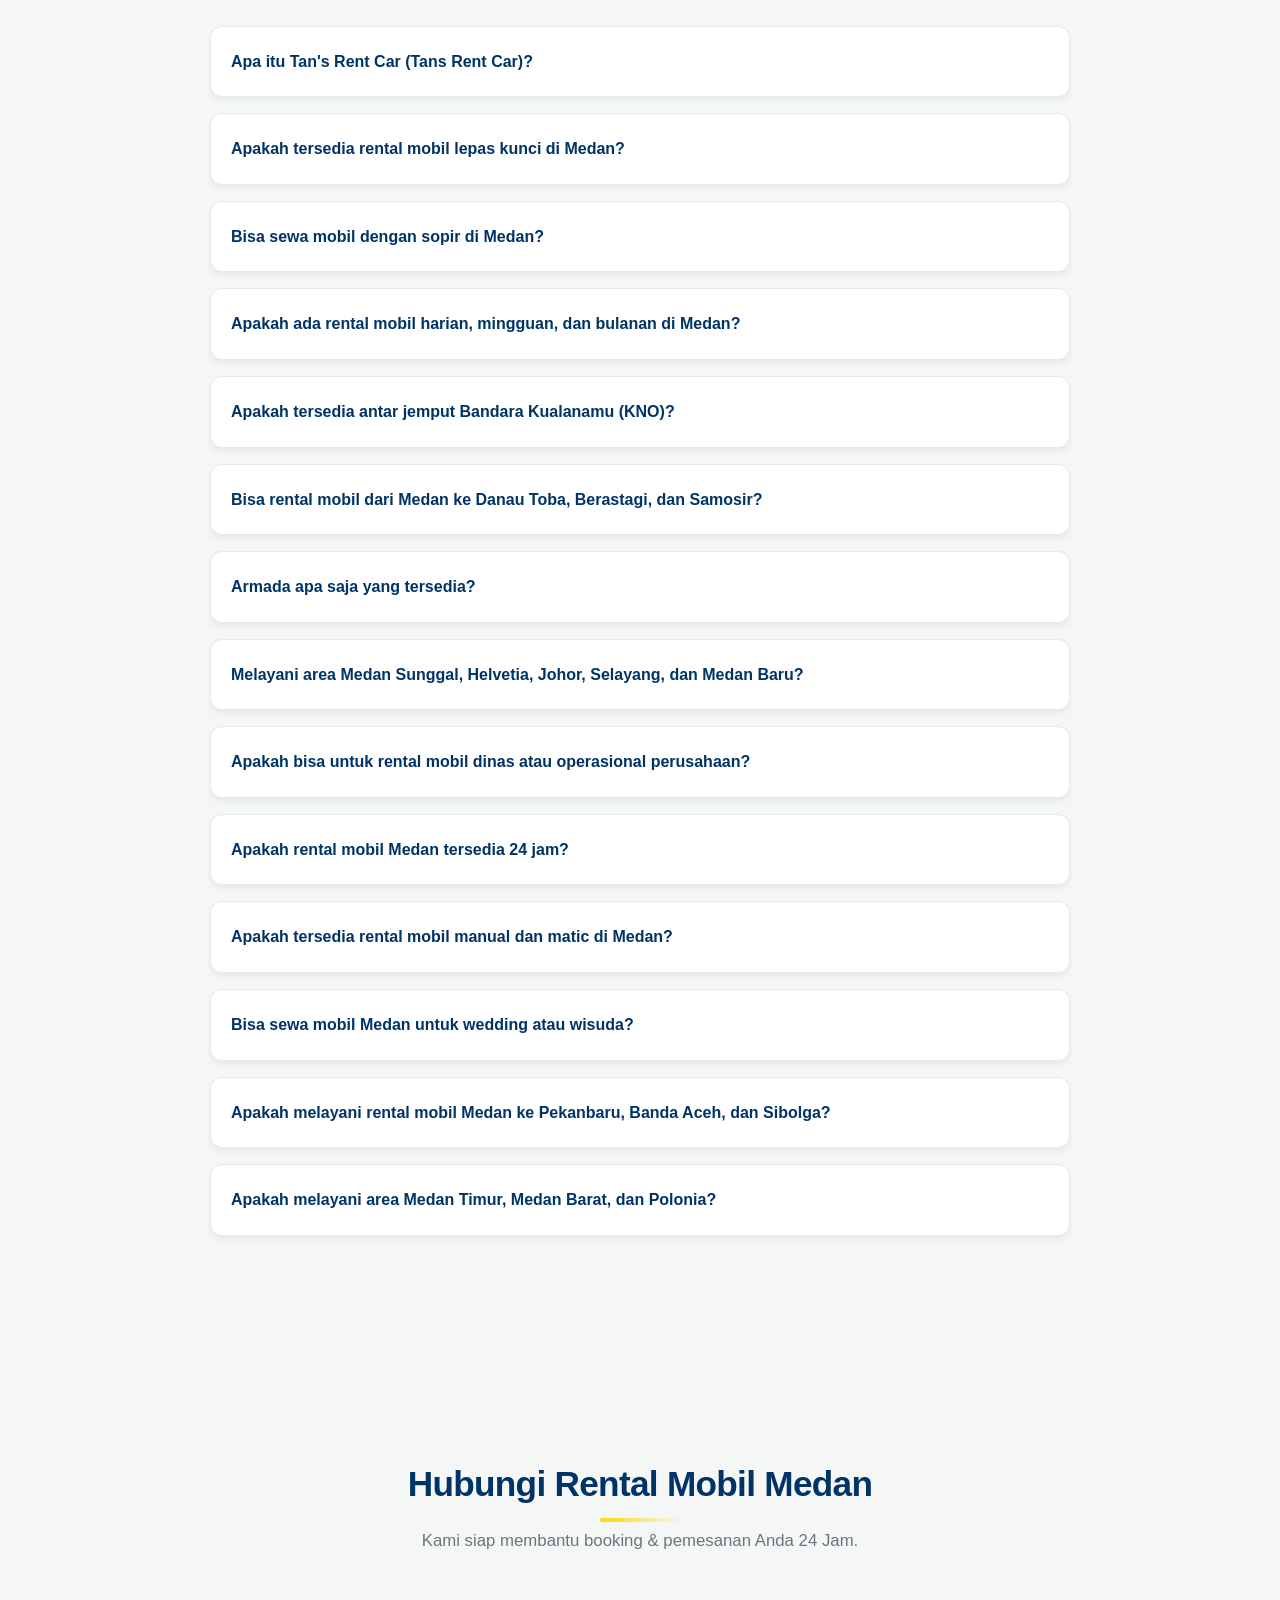
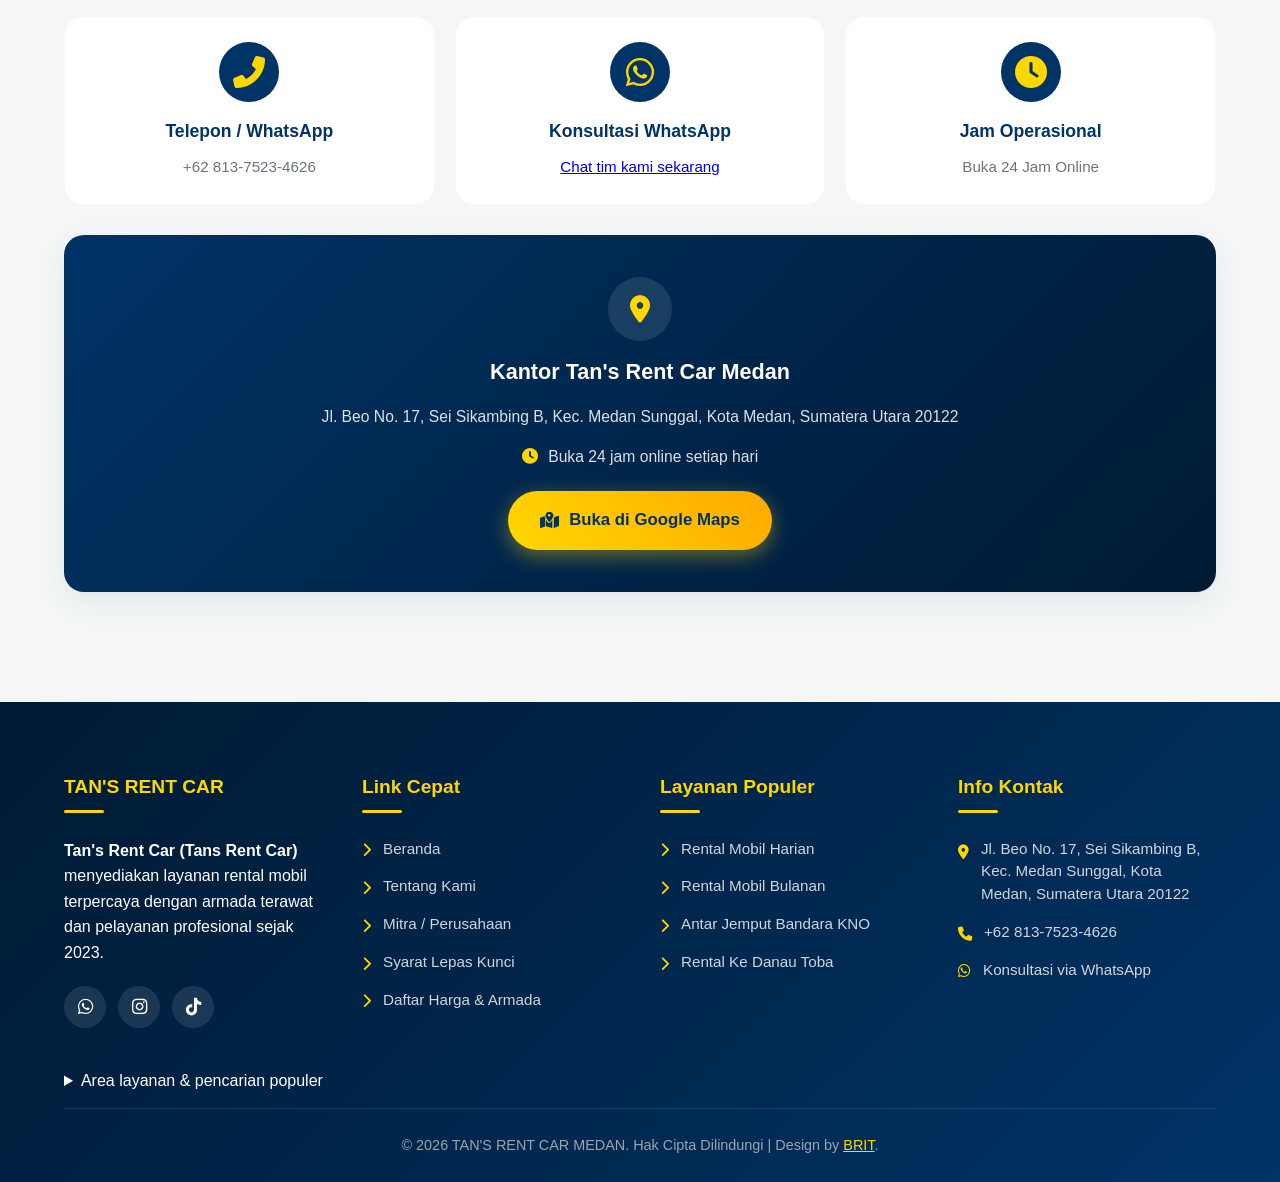
==== commit bf0551db: "fix: restore per-page CSS and harden site security Tampilan rusak setelah CSS diekstrak: aturan di p" ====
--- a/index.html
+++ b/index.html
@@ -1,995 +1,632 @@
-<!DOCTYPE html>
-<html lang="id">
-
-<head>
-    <!-- Google tag (gtag.js) -->
-    <script defer src="https://www.googletagmanager.com/gtag/js?id=G-ZB8KFZRFWY"></script>
-    <script>
-      window.dataLayer = window.dataLayer || [];
-      function gtag(){dataLayer.push(arguments);}
-      gtag('js', new Date());
-
-      gtag('config', 'G-ZB8KFZRFWY');
-    </script>
-
-    <meta charset="UTF-8">
-    <meta name="viewport" content="width=device-width, initial-scale=1.0">
-    <meta http-equiv="Content-Security-Policy" content="default-src 'self'; script-src 'self' https://www.googletagmanager.com https://www.google-analytics.com 'sha256-/SyB4SQvWx8CmOQMzxcIfnTjiEfJ7byZ+X+lbn0sDOk=' 'sha256-6Nbt3HDarAgcZtZJyY+FLPensQbc+hHSVS0FXFqcZlA=' 'sha256-WEUgWrhBNvINw/AxRox1UqXn4tEcja2JkaOef3v3x+8=' 'sha256-boYmJisr/2beqpGK/QG5McG/4mrSDZeJEF7Q6U7xGfg=' 'sha256-eWEBRZVR6ZrWMNyUSVA+ciytlZG2GgDoQEsAKkfHtdo=' 'sha256-ehp2W5Nan13dTA8aNzaSPcrvHQl4vR4N8kj1zIrgbaQ=' 'sha256-jIcQh0q7M0CPIDn12SlfPRF9BMRomxE0v2leIboPbpA=' 'sha256-ktTuqCOpj4cZv1M55PTt7jeLiDWiyABgf1ASRct//Ps=' 'sha256-nvpTxH3gyHTzVm3LO1HSWhigM2tS8hReYiIv9SK+35o='; style-src 'self' 'unsafe-inline' https://fonts.googleapis.com https://cdnjs.cloudflare.com; img-src 'self' data: https:; font-src 'self' https://fonts.gstatic.com https://cdnjs.cloudflare.com; connect-src 'self' https://www.google-analytics.com https://analytics.google.com https://www.googletagmanager.com https://region1.google-analytics.com https://stats.g.doubleclick.net https://www.google.com; object-src 'none'; base-uri 'self'; form-action 'self'; upgrade-insecure-requests;">
-    <meta http-equiv="X-Content-Type-Options" content="nosniff">
-    <meta http-equiv="Referrer-Policy" content="strict-origin-when-cross-origin">
-    <meta http-equiv="Permissions-Policy" content="geolocation=(), microphone=(), camera=()">
-
-
-    <!-- === OPTIMASI PEFORMA AWAL === -->
-    <!-- Preconnect ke server Font untuk mempercepat DNS Lookup -->
-    <link rel="preconnect" href="https://fonts.googleapis.com">
-    <link rel="preconnect" href="https://fonts.gstatic.com" crossorigin>
-    <link rel="preconnect" href="https://cdnjs.cloudflare.com" crossorigin>
-    
-    <!-- Preload Gambar Hero (LCP Optimization) Pastikan nama file sesuai! -->
-    <link rel="preload" as="image" href="img/Danau-Toba-Wisata-Danau-Toba.webp" fetchpriority="high">
-
-    <!-- === OPTIMASI SEO (SEARCH ENGINE OPTIMIZATION) === -->
-    <title>Rental & Sewa Mobil Medan Sunggal | Tan's Rent Car</title>
-    <meta name="description" content="Tan's Rent Car (Tans): rental mobil Medan & Medan Sunggal, lepas kunci/plus supir, harian-bulanan, antar jemput Bandara Kualanamu 24 jam.">
-    <meta name="keywords" content="rental mobil medan, sewa mobil medan, rental mobil medan sunggal, sewa mobil medan sunggal, rental mobil terdekat, sewa mobil terdekat, rental mobil terpercaya di medan, sewa mobil murah medan, rental mobil lepas kunci medan, sewa mobil dengan sopir medan, rental mobil harian medan, rental mobil mingguan medan, rental mobil bulanan medan, rental mobil bandara kualanamu, sewa mobil antar jemput bandara medan, rental mobil sekitar ringroad medan, rental mobil medan selayang, rental mobil medan helvetia, rental mobil medan baru, sewa mobil pengantin medan, rental mobil dinas medan, sewa mobil wisata danau toba, sewa avanza medan, rental innova reborn medan, sewa hiace medan, rental mobil matic medan, rental mobil medan johor, rental mobil medan marelan, rental mobil medan timur, rental mobil medan barat, rental mobil polonia medan, rental mobil medan 24 jam, rental mobil medan murah lepas kunci, sewa mobil medan plus driver, rental mobil medan manual matic, sewa alphard medan, sewa innova zenix medan, sewa fortuner medan, sewa pajero medan, rental mobil medan ke pekanbaru, rental mobil medan ke banda aceh, rental mobil medan ke sibolga, rental mobil medan untuk wisata, rental mobil medan untuk wedding wisuda, sewa mobil medan denai, rental mobil medan amplas, rental mobil medan tembung">
-    <meta name="robots" content="index, follow, max-snippet:-1, max-image-preview:large, max-video-preview:-1">
-    <meta name="author" content="TAN'S RENT CAR">
-    <link rel="canonical" href="https://tansrentcar.com/" />
-
-    <!-- Open Graph -->
-    <meta property="og:title" content="Rental & Sewa Mobil Medan Sunggal | Tan's Rent Car">
-    <meta property="og:description" content="Tan's Rent Car (Tans): rental mobil Medan & Medan Sunggal, lepas kunci/plus supir, harian-bulanan, antar jemput Bandara Kualanamu 24 jam.">
-    <meta property="og:type" content="website">
-    <meta property="og:url" content="https://tansrentcar.com/">
-    <meta property="og:image" content="https://tansrentcar.com/img/logo_tans_rental_car-removebg-preview.webp">
-    <meta property="og:site_name" content="Tan's Rent Car">
-    <meta name="twitter:card" content="summary_large_image">
-    <meta name="twitter:title" content="Rental & Sewa Mobil Medan Sunggal | Tan's Rent Car">
-    <meta name="twitter:description" content="Tan's Rent Car (Tans): rental mobil Medan & Medan Sunggal, lepas kunci/plus supir, harian-bulanan, antar jemput Bandara Kualanamu 24 jam.">
-    <meta name="twitter:image" content="https://tansrentcar.com/img/logo_tans_rental_car-removebg-preview.webp">
-
-    <!-- JSON-LD Schema -->
-    <script type="application/ld+json">
-    {
-      "@context": "https://schema.org",
-      "@type": ["AutoRental", "LocalBusiness"],
-      "name": "Tan's Rent Car",
-      "alternateName": "Tans Rent Car",
-      "description": "Tan's Rent Car (Tans Rent Car) adalah rental mobil Medan & Medan Sunggal terpercaya: lepas kunci, plus supir, harian, mingguan, bulanan, antar jemput Bandara Kualanamu, wisata Danau Toba & Berastagi.",
-      "image": "https://tansrentcar.com/img/logo_tans_rental_car-removebg-preview.webp",
-      "logo": "https://tansrentcar.com/img/logo_tans_rental_car-removebg-preview.webp",
-      "@id": "https://tansrentcar.com/",
-      "url": "https://tansrentcar.com/",
-      "telephone": "+6281375234626",
-      "priceRange": "$$",
-      "address": { "@type": "PostalAddress", "streetAddress": "Jl. Beo No.17, Sei Sikambing B, Kec. Medan Sunggal", "addressLocality": "Medan", "addressRegion": "Sumatera Utara", "postalCode": "20122", "addressCountry": "ID" },
-      "geo": { "@type": "GeoCoordinates", "latitude": 3.5858889, "longitude": 98.6372626 },
-      "openingHoursSpecification": { "@type": "OpeningHoursSpecification", "dayOfWeek": [ "Monday", "Tuesday", "Wednesday", "Thursday", "Friday", "Saturday", "Sunday" ], "opens": "00:00", "closes": "23:59" },
-      "areaServed": ["Medan", "Medan Sunggal", "Medan Johor", "Medan Helvetia", "Medan Marelan", "Medan Selayang", "Medan Baru", "Kualanamu", "Deli Serdang", "Danau Toba", "Berastagi", "Samosir", "Bukit Lawang"],
-      "sameAs": [
-        "https://www.instagram.com/tansrental/",
-        "https://www.tiktok.com/@tans.rent.cars",
-        "https://wa.me/6281375234626"
-      ]
-    }
-    </script>
-
-    <!-- FAQPage Schema -->
-    <script type="application/ld+json">
-    {
-      "@context": "https://schema.org",
-      "@type": "FAQPage",
-      "mainEntity": [
-        {"@type":"Question","name":"Apa itu Tan's Rent Car (Tans Rent Car)?","acceptedAnswer":{"@type":"Answer","text":"Tan's Rent Car, juga dikenal sebagai Tans Rent Car, adalah rental mobil Medan terpercaya yang dikelola PT. TANS Anugerah Gemilang. Kami melayani sewa mobil Medan & Medan Sunggal dengan unit bersih, harga murah, dan layanan 24 jam."}},
-        {"@type":"Question","name":"Apakah tersedia rental mobil lepas kunci di Medan?","acceptedAnswer":{"@type":"Answer","text":"Ya. Kami menyediakan rental mobil lepas kunci Medan untuk Avanza, Innova, Brio, dan armada lain. Persyaratan mudah untuk perorangan maupun perusahaan."}},
-        {"@type":"Question","name":"Bisa sewa mobil dengan sopir di Medan?","acceptedAnswer":{"@type":"Answer","text":"Bisa. Layanan rental mobil dengan sopir Medan cocok untuk dinas, tamu VIP, wedding car, dan perjalanan luar kota."}},
-        {"@type":"Question","name":"Apakah ada rental mobil harian, mingguan, dan bulanan di Medan?","acceptedAnswer":{"@type":"Answer","text":"Ada. Kami melayani rental mobil harian Medan, mingguan, dan bulanan untuk kebutuhan pribadi maupun operasional perusahaan."}},
-        {"@type":"Question","name":"Apakah tersedia antar jemput Bandara Kualanamu (KNO)?","acceptedAnswer":{"@type":"Answer","text":"Ya. Kami menyediakan sewa mobil antar jemput bandara Kualanamu 24 jam, termasuk drop off ke hotel dan kawasan Medan."}},
-        {"@type":"Question","name":"Bisa rental mobil dari Medan ke Danau Toba, Berastagi, dan Samosir?","acceptedAnswer":{"@type":"Answer","text":"Bisa. Kami melayani rental mobil Medan ke Danau Toba, Berastagi, Samosir, Bukit Lawang, dan destinasi wisata Sumatera Utara lainnya."}},
-        {"@type":"Question","name":"Armada apa saja yang tersedia?","acceptedAnswer":{"@type":"Answer","text":"Armada kami meliputi sewa Avanza Medan, rental Innova Reborn Medan, sewa Hiace/Elf Medan, rental Alphard Medan, Brio, Fortuner, Rush, Veloz, dan mobil matic Medan."}},
-        {"@type":"Question","name":"Melayani area Medan Sunggal, Helvetia, Johor, Selayang, dan Medan Baru?","acceptedAnswer":{"@type":"Answer","text":"Ya. Kami melayani rental mobil Medan Sunggal, Helvetia, Johor, Selayang, Medan Baru, Marelan, serta kawasan sekitar Ringroad Medan."}},
-        {"@type":"Question","name":"Apakah bisa untuk rental mobil dinas atau operasional perusahaan?","acceptedAnswer":{"@type":"Answer","text":"Bisa. Kami menyediakan rental mobil dinas Medan dan operasional perusahaan dengan kontrak harian, mingguan, atau bulanan."}},
-        {"@type":"Question","name":"Apakah rental mobil Medan tersedia 24 jam?","acceptedAnswer":{"@type":"Answer","text":"Ya. Tan's Rent Car (Tans Rent Car) melayani rental mobil Medan 24 jam, termasuk antar jemput Bandara Kualanamu dan kebutuhan mendadak."}},
-        {"@type":"Question","name":"Apakah tersedia rental mobil manual dan matic di Medan?","acceptedAnswer":{"@type":"Answer","text":"Ya. Kami menyediakan rental mobil manual & matic Medan untuk Brio, Avanza, Innova, dan armada lain sesuai preferensi Anda."}},
-        {"@type":"Question","name":"Bisa sewa mobil Medan untuk wedding atau wisuda?","acceptedAnswer":{"@type":"Answer","text":"Bisa. Kami menyediakan rental mobil pengantin Medan (Alphard/VIP) serta unit untuk wisuda, acara keluarga, dan event perusahaan."}},
-        {"@type":"Question","name":"Apakah melayani rental mobil Medan ke Pekanbaru, Banda Aceh, dan Sibolga?","acceptedAnswer":{"@type":"Answer","text":"Ya. Kami melayani rental mobil Medan ke Pekanbaru, Banda Aceh, Sibolga, serta rute luar kota lain dengan driver berpengalaman."}},
-        {"@type":"Question","name":"Apakah melayani area Medan Timur, Medan Barat, dan Polonia?","acceptedAnswer":{"@type":"Answer","text":"Ya. Kami melayani rental mobil Medan Timur, Medan Barat, Polonia, Denai, Amplas, Tembung, dan kawasan Medan lainnya."}}
-      ]
-    }
-    </script>
-
-    <link rel="icon" href="img/logo_tans_rental_car-removebg-preview.webp" type="image/webp">
-
-
-    <style>
-        /* CSS telah diminifikasi spasi berlebihnya untuk mengurangi ukuran file */
-        :root{--primary:#003366;--primary-light:#004d99;--secondary:#ffd700;--accent:#ff6b6b;--light:#f4f7f6;--dark:#1a1e23;--gray:#6c757d;--transition:all 0.4s cubic-bezier(0.175,0.885,0.32,1.275);--shadow-sm:0 4px 6px rgba(0,0,0,0.05);--shadow-md:0 10px 30px rgba(0,51,102,0.08);--shadow-lg:0 20px 40px rgba(0,51,102,0.12);--radius:20px}
-        *{margin:0;padding:0;box-sizing:border-box}
-        html{scroll-behavior:smooth;scroll-padding-top:80px}
-        body{font-family:'Poppins',sans-serif;line-height:1.6;color:var(--dark);background-color:var(--light);overflow-x:hidden}
-        .container{width:100%;max-width:1200px;margin:0 auto;padding:0 24px}
-        /* Menggunakan content-visibility untuk optimasi render browser */
-        .section { padding: 100px 0; position: relative; scroll-margin-top: 80px; }
-        
-        header{background-color:rgba(0,51,102,0.85);color:#fff;position:fixed;width:100%;top:0;z-index:1000;padding:12px 0;backdrop-filter:blur(12px);-webkit-backdrop-filter:blur(12px);box-shadow:0 4px 30px rgba(0,0,0,0.1);border-bottom:1px solid rgba(255,255,255,0.1);transition:var(--transition)}
-        .header-container{display:flex;justify-content:space-between;align-items:center}
-        .logo{display:flex;align-items:center;gap:12px;text-decoration:none;transition:transform .3s ease}
-        .logo:hover{transform:scale(1.02)}
-        .logo img{height:45px;width:auto;object-fit:contain;filter:drop-shadow(0 2px 4px rgba(0,0,0,0.2))}
-        .logo h2,.logo-text{font-size:1.25rem;font-weight:800;background:linear-gradient(45deg,var(--secondary),#fff);-webkit-background-clip:text;background-clip:text;color:transparent;letter-spacing:.5px;margin:0}
-        nav{display:flex;align-items:center;gap:20px}
-        nav ul{list-style:none;display:flex;gap:25px;align-items:center}
-        nav a.nav-link{color:rgba(255,255,255,0.9);text-decoration:none;font-weight:500;font-size:.95rem;position:relative;padding:5px 0;transition:color .3s ease}
-        nav a.nav-link:hover,nav a.nav-link.active{color:var(--secondary)}
-        nav a.nav-link::after{content:'';position:absolute;bottom:-2px;left:0;width:0;height:2px;background:var(--secondary);border-radius:2px;transition:width .3s ease}
-        nav a.nav-link:hover::after,nav a.nav-link.active::after{width:100%}
-        .btn-header-cta{background:linear-gradient(135deg,var(--secondary),#ffaa00);color:var(--primary)!important;padding:10px 24px;border-radius:50px;text-decoration:none;font-weight:700;font-size:.95rem;transition:var(--transition);box-shadow:0 4px 15px rgba(255,215,0,0.3);display:inline-flex;align-items:center;gap:8px;border:2px solid transparent}
-        .btn-header-cta:hover{transform:translateY(-2px);box-shadow:0 8px 25px rgba(255,215,0,0.5);color:var(--primary)}
-        .mobile-menu-btn{display:none;background:0 0;border:none;color:#fff;font-size:1.5rem;cursor:pointer;z-index:1001}
-        
-        .hero{background:linear-gradient(135deg,rgba(0,51,102,0.85) 0,rgba(0,26,51,0.95) 100%),url(img/Danau-Toba-Wisata-Danau-Toba.webp) no-repeat center center/cover;height:100vh;min-height:600px;display:flex;align-items:center;justify-content:center;text-align:center;color:#fff;padding-top:80px;position:relative;overflow:hidden}
-        .hero::before{content:'';position:absolute;top:0;left:0;width:100%;height:100%;background:radial-gradient(circle at top right,rgba(255,215,0,0.15) 0,transparent 60%)}
-        .hero-content{max-width:850px;position:relative;z-index:2}
-        .hero h1{font-size:3.5rem;margin-bottom:20px;font-weight:800;line-height:1.2;text-shadow:0 4px 15px rgba(0,0,0,0.4)}
-        .hero h1 span{color:var(--secondary)}
-        .hero p{font-size:1.2rem;margin-bottom:40px;opacity:.95;animation:fadeInUp 1s ease .3s both;max-width:700px;margin-left:auto;margin-right:auto}
-        .hero-buttons{display:flex;justify-content:center;gap:20px;animation:fadeInUp 1s ease .5s both}
-        .btn-primary{background:linear-gradient(45deg,var(--secondary),#ffaa00);color:var(--primary);padding:16px 32px;border-radius:50px;text-decoration:none;font-weight:700;transition:var(--transition);border:none;cursor:pointer;font-size:1.05rem;box-shadow:0 6px 20px rgba(255,215,0,0.4);display:inline-flex;align-items:center;gap:10px}
-        .btn-secondary{background:rgba(255,255,255,0.1);backdrop-filter:blur(5px);color:#fff;padding:16px 32px;border-radius:50px;text-decoration:none;font-weight:600;transition:var(--transition);border:2px solid rgba(255,255,255,0.8);cursor:pointer;font-size:1.05rem;display:inline-flex;align-items:center;gap:10px}
-        .btn-primary:hover{transform:translateY(-5px);box-shadow:0 12px 30px rgba(255,215,0,0.5);color:var(--primary)}
-        .btn-secondary:hover{background-color:#fff;color:var(--primary);transform:translateY(-5px)}
-        
-        .section-title{text-align:center;margin-bottom:60px;position:relative}
-        .section-title h2{font-size:2.5rem;color:var(--primary);margin-bottom:15px;position:relative;display:inline-block;font-weight:800}
-        .section-title h2::after{content:'';position:absolute;bottom:-10px;left:50%;transform:translateX(-50%);width:80px;height:4px;background:linear-gradient(90deg,var(--secondary),transparent);border-radius:2px}
-        .section-title p{color:var(--gray);max-width:600px;margin:0 auto;font-size:1.05rem}
-        .about-section{background-color:#fff}
-        .content-grid{display:grid;grid-template-columns:1fr 1fr;gap:60px;align-items:center}
-        .text-content h3{font-size:1.8rem;color:var(--primary);margin-bottom:25px;font-weight:700}
-        .text-content p{margin-bottom:20px;color:var(--gray);font-size:1.05rem;line-height:1.8}
-        .image-content{position:relative;border-radius:var(--radius);z-index:1}
-        .image-content::before{content:'';position:absolute;top:-20px;left:-20px;width:100%;height:100%;border:3px solid var(--secondary);border-radius:var(--radius);z-index:-1;transition:var(--transition)}
-        .mitra-section .image-content::before{left:auto;right:-20px;border-color:rgba(0,51,102,0.1);background-color:rgba(0,51,102,0.03)}
-        .image-content img{width:100%;height:auto;border-radius:var(--radius);box-shadow:var(--shadow-lg);display:block;transition:var(--transition);object-fit:cover}
-        .image-content:hover img{transform:translateY(-10px)}
-        .image-content:hover::before{transform:translate(10px,10px)}
-        .services-section{background-color:var(--light)}
-        .services-grid{display:grid;grid-template-columns:repeat(auto-fit,minmax(320px,1fr));gap:30px}
-        .service-card{background:#fff;border-radius:var(--radius);overflow:hidden;box-shadow:var(--shadow-md);transition:var(--transition);display:flex;flex-direction:column;border:1px solid rgba(0,0,0,0.02)}
-        .service-card:hover{transform:translateY(-12px);box-shadow:var(--shadow-lg);border-color:rgba(0,51,102,0.1)}
-        .service-img-wrapper{position:relative;height:220px;overflow:hidden}
-        .service-img-wrapper img{width:100%;height:100%;object-fit:cover;transition:transform .6s ease}
-        .service-card:hover .service-img-wrapper img{transform:scale(1.1)}
-        .service-icon{position:absolute;bottom:-25px;right:25px;width:50px;height:50px;background:linear-gradient(135deg,var(--secondary),#ffaa00);border-radius:50%;display:flex;align-items:center;justify-content:center;font-size:1.3rem;color:var(--primary);box-shadow:0 5px 15px rgba(255,215,0,0.4);border:3px solid #fff;z-index:2;transition:var(--transition)}
-        .service-card:hover .service-icon{transform:scale(1.1) rotate(10deg)}
-        .service-content{padding:40px 25px 30px;flex-grow:1;display:flex;flex-direction:column}
-        .service-content h3{color:var(--primary);font-size:1.3rem;font-weight:700;margin-bottom:12px}
-        .service-content p{color:var(--gray);font-size:.95rem;margin-bottom:20px;flex-grow:1}
-        .btn-outline{display:inline-flex;align-items:center;justify-content:center;gap:8px;color:var(--primary);font-weight:600;text-decoration:none;transition:var(--transition);align-self:flex-start}
-        .btn-outline i{font-size:.9rem;transition:transform .3s}
-        .btn-outline:hover{color:var(--secondary)}
-        .btn-outline:hover i{transform:translateX(5px)}
-        .fleet-section{background-color:#fff}
-        .fleet-grid{display:grid;grid-template-columns:repeat(auto-fit,minmax(300px,1fr));gap:30px}
-        .car-card{background:#fff;border-radius:var(--radius);overflow:hidden;box-shadow:var(--shadow-md);transition:var(--transition);display:flex;flex-direction:column;border:1px solid rgba(0,0,0,0.03);position:relative}
-        .car-card:hover{transform:translateY(-10px);box-shadow:var(--shadow-lg)}
-        .car-badge{position:absolute;top:15px;left:15px;padding:6px 15px;border-radius:30px;font-size:.8rem;font-weight:700;text-transform:uppercase;z-index:2;box-shadow:0 4px 10px rgba(0,0,0,0.2)}
-        .badge-gold{background:linear-gradient(45deg,var(--secondary),#ffaa00);color:var(--primary)}
-        .badge-red{background:linear-gradient(45deg,var(--accent),#ff4757);color:#fff}
-        .car-img{height:200px;overflow:hidden;position:relative}
-        .car-img img{width:100%;height:100%;object-fit:cover;transition:transform .5s ease}
-        .car-card:hover .car-img img{transform:scale(1.08)}
-        .car-info{padding:25px;flex-grow:1;display:flex;flex-direction:column}
-        .car-info h3{color:var(--primary);margin-bottom:15px;font-size:1.3rem;font-weight:700}
-        .car-specs{display:grid;grid-template-columns:1fr 1fr;gap:12px;margin-bottom:25px}
-        .spec-item{display:flex;align-items:center;gap:8px;color:var(--gray);font-size:.9rem}
-        .spec-item i{color:var(--primary);opacity:.7;font-size:1rem;width:20px;text-align:center}
-        .rent-btn{background:var(--primary);color:#fff;border:none;padding:12px 20px;border-radius:12px;cursor:pointer;transition:var(--transition);font-weight:600;text-decoration:none;display:flex;align-items:center;justify-content:center;gap:8px;width:100%;margin-top:auto}
-        .rent-btn:hover{background:var(--secondary);color:var(--primary);box-shadow:0 5px 15px rgba(255,215,0,0.3)}
-        .testimonials-section{background:linear-gradient(135deg,var(--primary) 0,#001a33 100%);color:#fff;position:relative}
-        .testimonials-section::before{content:'';position:absolute;top:0;left:0;width:100%;height:100%;background:url("data:image/svg+xml,%3Csvg width='60' height='60' viewBox='0 0 60 60' xmlns='http://www.w3.org/2000/svg'%3E%3Cg fill='none' fill-rule='evenodd'%3E%3Cg fill='%23ffffff' fill-opacity='0.03'%3E%3Ccircle cx='30' cy='30' r='2'/%3E%3C/g%3E%3C/g%3E%3C/svg%3E")}
-        .testimonials-section .section-title h2,.testimonials-section .section-title p{color:#fff}
-        .testimonial-grid{display:grid;grid-template-columns:repeat(auto-fit,minmax(300px,1fr));gap:30px;position:relative;z-index:2}
-        .testimonial-card{background:rgba(255,255,255,0.08);backdrop-filter:blur(12px);-webkit-backdrop-filter:blur(12px);border-radius:var(--radius);padding:30px;box-shadow:0 10px 30px rgba(0,0,0,0.1);border:1px solid rgba(255,255,255,0.1);position:relative;transition:var(--transition)}
-        .testimonial-card:hover{transform:translateY(-10px);background:rgba(255,255,255,0.12);border-color:rgba(255,215,0,0.3)}
-        .testimonial-card::before{content:'\f10d';font-family:'Font Awesome 6 Free';font-weight:900;position:absolute;top:20px;right:25px;font-size:3rem;color:rgba(255,215,0,0.15);line-height:1}
-        .testimonial-header{display:flex;align-items:center;margin-bottom:20px}
-        .customer-img{width:60px;height:60px;border-radius:50%;overflow:hidden;margin-right:15px;border:2px solid var(--secondary)}
-        .customer-img img{width:100%;height:100%;object-fit:cover}
-        .customer-info h3{font-size:1.1rem;font-weight:700;color:#fff;margin-bottom:2px}
-        .rating{color:var(--secondary);font-size:.9rem}
-        .testimonial-text{font-style:italic;font-size:1rem;line-height:1.7;color:rgba(255,255,255,0.9)}
-        .gallery-section{background-color:var(--light);padding-bottom:120px}
-        .carousel-wrapper{position:relative;width:100%;display:flex;align-items:center}
-        .carousel-track{display:flex;gap:24px;overflow-x:auto;scroll-behavior:smooth;scroll-snap-type:x mandatory;padding:20px 5px;-ms-overflow-style:none;scrollbar-width:none}
-        .carousel-track::-webkit-scrollbar{display:none}
-        .gallery-item{flex:0 0 280px;aspect-ratio:3/4;border-radius:16px;overflow:hidden;scroll-snap-align:center;position:relative;box-shadow:0 8px 25px rgba(0,0,0,0.1);transition:transform .4s ease,box-shadow .4s ease;cursor:grab;background-color:#000}
-        .gallery-item:active{cursor:grabbing}
-        .gallery-item img{width:100%;height:100%;object-fit:contain;transition:transform .6s ease}
-        .gallery-item:hover{transform:translateY(-10px);box-shadow:0 15px 35px rgba(0,0,0,0.2)}
-        .gallery-item:hover img{transform:scale(1)}
-        .gallery-overlay{position:absolute;bottom:0;left:0;width:100%;background:linear-gradient(to top,rgba(0,51,102,0.9),transparent);display:flex;flex-direction:column;justify-content:flex-end;padding:30px 20px 20px;opacity:0;transition:opacity .4s ease}
-        .gallery-item:hover .gallery-overlay{opacity:1}
-        .gallery-overlay h4{color:#fff;font-size:1.1rem;margin-bottom:5px;font-weight:600;transform:translateY(20px);transition:transform .4s ease}
-        .gallery-overlay p{color:var(--secondary);font-size:.9rem;display:flex;align-items:center;gap:8px;transform:translateY(20px);transition:transform .4s ease .1s}
-        .gallery-item:hover .gallery-overlay h4,.gallery-item:hover .gallery-overlay p{transform:translateY(0)}
-        .carousel-btn{position:absolute;top:50%;transform:translateY(-50%);width:50px;height:50px;background:rgba(255,255,255,0.9);backdrop-filter:blur(5px);border:none;border-radius:50%;box-shadow:0 4px 15px rgba(0,0,0,0.15);font-size:1.2rem;color:var(--primary);cursor:pointer;z-index:10;transition:var(--transition);display:flex;align-items:center;justify-content:center}
-        .carousel-btn:hover{background:var(--secondary);color:var(--primary);transform:translateY(-50%) scale(1.1)}
-        .carousel-btn.prev{left:-15px}
-        .carousel-btn.next{right:-15px}
-        .mitra-section{background-color:#fff}
-        .contact-section{background-color:var(--light)}
-        .contact-container{display:grid;grid-template-columns:1fr;gap:40px}
-        .contact-info-grid{display:grid;grid-template-columns:repeat(auto-fit,minmax(250px,1fr));gap:20px;margin-bottom:30px}
-        .contact-card{background:#fff;padding:25px;border-radius:var(--radius);display:flex;flex-direction:column;align-items:center;text-align:center;transition:var(--transition);border:1px solid rgba(0,0,0,0.03)}
-        .contact-card:hover{transform:translateY(-5px);box-shadow:var(--shadow-md);border-color:rgba(0,51,102,0.1)}
-        .contact-card i{font-size:2rem;color:var(--secondary);margin-bottom:15px;background:var(--primary);width:60px;height:60px;display:flex;align-items:center;justify-content:center;border-radius:50%}
-        .contact-card h3{color:var(--primary);font-size:1.1rem;margin-bottom:10px}
-        .contact-card p{color:var(--gray);font-size:.95rem}
-        .map-placeholder{height:350px;border-radius:var(--radius);overflow:hidden;box-shadow:var(--shadow-md)}
-        .seo-areas{margin-top:30px;padding-top:20px;border-top:1px solid rgba(255,255,255,0.1);font-size:.85rem;color:#9ca3af;text-align:center;line-height:1.6}
-        .seo-areas strong{color:#d1d5db}
-        footer{background:linear-gradient(135deg,#001a33 0,var(--primary) 100%);color:#fff;padding:70px 0 25px;position:relative}
-        .footer-content{display:grid;grid-template-columns:repeat(auto-fit,minmax(220px,1fr));gap:40px;margin-bottom:40px}
-        .footer-column h3{color:var(--secondary);margin-bottom:25px;font-size:1.2rem;position:relative;padding-bottom:10px}
-        .footer-column h3::after{content:'';position:absolute;bottom:0;left:0;width:40px;height:3px;background:var(--secondary);border-radius:2px}
-        .footer-links{list-style:none}
-        .footer-links li{margin-bottom:15px}
-        .footer-links a{color:#d1d5db;text-decoration:none;transition:var(--transition);display:flex;align-items:center;font-size:.95rem;line-height:1.5}
-        .footer-links a i{margin-right:12px;color:var(--secondary);font-size:.9rem;transition:transform .3s;flex-shrink:0;margin-top:3px}
-        .footer-links a:hover{color:#fff;transform:translateX(5px)}
-        .social-links{display:flex;gap:12px;margin-top:20px}
-        .social-link{display:inline-flex;align-items:center;justify-content:center;width:42px;height:42px;background:rgba(255,255,255,0.1);border-radius:50%;color:#fff;text-decoration:none;transition:var(--transition);font-size:1.1rem}
-        .social-link:hover{background:var(--secondary);color:var(--primary);transform:translateY(-5px) rotate(8deg);box-shadow:0 5px 15px rgba(255,215,0,0.3)}
-        .copyright{text-align:center;padding-top:25px;border-top:1px solid rgba(255,255,255,0.1);color:#9ca3af;font-size:.9rem;margin-top:15px}
-        .whatsapp-float{position:fixed;bottom:30px;right:30px;width:65px;height:65px;background:#25d366;color:#fff;border-radius:50%;display:flex;align-items:center;justify-content:center;font-size:2.2rem;box-shadow:0 4px 20px rgba(37,211,102,0.4);z-index:999;text-decoration:none;transition:transform .3s ease,box-shadow .3s ease;animation:pulse 2s infinite}
-        .whatsapp-float:hover{transform:scale(1.1) rotate(10deg);animation:none;box-shadow:0 6px 25px rgba(37,211,102,0.6)}
-        
-        /* Animasi yang dioptimasi untuk GPU */
-        .reveal{opacity:0;transform:translateY(40px);transition:opacity 0.8s ease, transform 0.8s ease; will-change: opacity, transform;}
-        .reveal.fade-left{transform:translateX(-50px)}
-        .reveal.fade-right{transform:translateX(50px)}
-        .reveal.active{opacity:1;transform:translate(0,0)}
-        @keyframes fadeInDown{from{opacity:0;transform:translateY(-40px)}to{opacity:1;transform:translateY(0)}}
-        @keyframes fadeInUp{from{opacity:0;transform:translateY(40px)}to{opacity:1;transform:translateY(0)}}
-        @keyframes pulse{0%{box-shadow:0 0 0 0 rgba(37,211,102,0.5)}70%{box-shadow:0 0 0 15px rgba(37,211,102,0)}100%{box-shadow:0 0 0 0 rgba(37,211,102,0)}}
-
-        /* Responsiveness */
-        @media (max-width:992px){nav ul{display:none;position:absolute;top:100%;left:0;width:100%;background:rgba(0,51,102,0.98);backdrop-filter:blur(15px);flex-direction:column;padding:30px 20px;gap:20px;box-shadow:0 10px 30px rgba(0,0,0,0.2);border-bottom-left-radius:20px;border-bottom-right-radius:20px}nav ul.active{display:flex;animation:fadeInDown .3s ease forwards}nav a.nav-link{font-size:1.1rem;width:100%;text-align:center}.btn-header-cta.desktop-cta{display:none}.btn-header-cta.mobile-cta{display:flex;width:100%;justify-content:center;margin-top:10px;padding:12px}.mobile-menu-btn{display:block}.content-grid{grid-template-columns:1fr;gap:40px}.mitra-section .text-content{order:2}.mitra-section .image-content{order:1}.hero h1{font-size:2.8rem}}
-        @media (min-width:993px){.btn-header-cta.mobile-cta{display:none!important}}
-        @media (max-width:768px){.hero h1{font-size:2.2rem}.hero p{font-size:1rem}.hero-buttons{flex-direction:column;width:100%;padding:0 20px}.hero-buttons a{width:100%;justify-content:center}.section{padding:60px 0}.section-title h2{font-size:2rem}.whatsapp-float{bottom:20px;right:20px;width:55px;height:55px;font-size:1.8rem}.gallery-item{flex:0 0 230px}.carousel-btn.prev{left:5px}.carousel-btn.next{right:5px}}
-        @media (max-width:480px){.gallery-item{flex:0 0 200px}}
-            .faq-list{max-width:900px;margin:0 auto;display:grid;gap:16px}
-        .faq-list details{background:#fff;border:1px solid rgba(0,51,102,.1);border-radius:12px;padding:18px 20px;box-shadow:var(--shadow-sm)}
-        .faq-list summary{font-weight:700;color:var(--primary);cursor:pointer;list-style:none}
-        .faq-list summary::-webkit-details-marker{display:none}
-        .faq-list p{margin-top:12px;color:var(--gray);line-height:1.7}
-
-        /* Visual polish & accordion */
-        .section{padding:110px 0}
-        .section-title h2{font-size:2.2rem;letter-spacing:-0.02em}
-        .section-title p{line-height:1.7}
-        .faq-list{max-width:860px}
-        .faq-list details{transition:box-shadow .25s ease,border-color .25s ease}
-        .faq-list details:hover{box-shadow:var(--shadow-md);border-color:rgba(0,51,102,.18)}
-        .faq-list summary{display:flex;align-items:center;justify-content:space-between;gap:16px;padding:4px 0}
-        .faq-list summary::after{content:'-078';font-family:'Font Awesome 6 Free';font-weight:900;color:var(--secondary);transition:transform .25s ease;font-size:.9rem}
-        .faq-list details[open] summary::after{transform:rotate(180deg)}
-        .faq-list details[open]{border-color:rgba(0,51,102,.22)}
-        .faq-list p{font-size:.95rem}
-        .seo-areas-details{max-width:860px;margin:30px auto 0;text-align:center}
-        .seo-areas-details summary{cursor:pointer;color:#9ca3af;font-size:.9rem;list-style:none;padding:10px 0}
-        .seo-areas-details summary::-webkit-details-marker{display:none}
-        .seo-areas-details summary::before{content:'+';margin-right:8px;color:var(--secondary);font-weight:700}
-        .seo-areas-details[open] summary::before{content:'-'}
-        .seo-areas{margin-top:12px;padding-top:12px;font-size:.82rem;color:#9ca3af}
-        .whatsapp-float{bottom:24px;right:24px}
-        @media (max-width:768px){.section{padding:72px 0}.section-title h2{font-size:1.9rem}.whatsapp-float{width:60px;height:60px;font-size:2rem}}
-
-    </style>
-
-    <!-- Perbaikan posisi floating WhatsApp agar tidak keluar viewport -->
-    <style>
-        html, body { overflow-x: hidden; max-width: 100%; }
-        img, video, table { max-width: 100%; height: auto; }
-        .whatsapp-float {
-            position: fixed;
-            left: auto;
-            margin: 0;
-            right: 16px;
-            right: max(16px, env(safe-area-inset-right));
-            bottom: 16px;
-            bottom: max(16px, env(safe-area-inset-bottom));
-            width: 56px;
-            height: 56px;
-            font-size: 1.9rem;
-            max-width: calc(100vw - 32px);
-        }
-        @media (min-width: 769px) {
-            .whatsapp-float {
-                right: 30px;
-                bottom: 30px;
-                width: 65px;
-                height: 65px;
-                font-size: 2.2rem;
-            }
-        }
-    </style>
-
-
-    <style>
-        .delay-1 { transition-delay: 0.1s; }
-        .delay-2 { transition-delay: 0.2s; }
-        .delay-3 { transition-delay: 0.3s; }
-        .delay-4 { transition-delay: 0.4s; }
-        .center-cta { text-align: center; margin-top: 50px; }
-        .center-cta-sm { text-align: center; margin-top: 40px; }
-        .btn-outline-lg { font-size: 1.1rem; border: 2px solid var(--primary); padding: 12px 30px; border-radius: 50px; }
-        .btn-outline-pill { border: 2px solid var(--primary); padding: 12px 30px; border-radius: 50px; }
-        .icon-md { font-size: 1.2rem; }
-        .footer-map-icon { align-self: flex-start; padding-top: 4px; }
-        .copyright a { color: var(--secondary); text-decoration: underline; }
-        .contact-card h3 a { color: var(--primary); text-decoration: none; }
-        .contact-card h3 a:hover { color: var(--secondary); }
-    </style>
-
-    <style>
-        .location-card {
-            height: auto;
-            min-height: 330px;
-            display: flex;
-            flex-direction: column;
-            align-items: center;
-            justify-content: center;
-            gap: 14px;
-            text-align: center;
-            padding: 42px 24px;
-            background: linear-gradient(135deg, var(--primary) 0%, #001a33 100%);
-            color: #fff;
-        }
-        .location-icon {
-            width: 64px;
-            height: 64px;
-            display: flex;
-            align-items: center;
-            justify-content: center;
-            border-radius: 50%;
-            background: rgba(255,255,255,0.1);
-            color: var(--secondary);
-            font-size: 1.7rem;
-        }
-        .location-card h3 { font-size: 1.35rem; color: #fff; }
-        .location-card p { max-width: 640px; color: rgba(255,255,255,0.86); font-size: 0.98rem; line-height: 1.7; }
-        .location-note i { color: var(--secondary); margin-right: 6px; }
-        .location-card .btn-primary { margin-top: 6px; }
-    </style>
-
-    <style>
-        .value-grid { display: grid; grid-template-columns: repeat(auto-fit, minmax(260px, 1fr)); gap: 24px; margin-bottom: 34px; }
-        .value-card { background: #fff; border: 1px solid rgba(0,51,102,0.08); border-radius: var(--radius); padding: 30px 26px; box-shadow: var(--shadow-sm); transition: var(--transition); }
-        .value-card:hover { transform: translateY(-6px); box-shadow: var(--shadow-md); }
-        .value-card i { width: 52px; height: 52px; display: flex; align-items: center; justify-content: center; border-radius: 50%; background: var(--primary); color: var(--secondary); font-size: 1.25rem; margin-bottom: 18px; }
-        .value-card h3 { color: var(--primary); font-size: 1.15rem; margin-bottom: 10px; }
-        .value-card p { color: var(--gray); font-size: 0.95rem; line-height: 1.75; }
-        .value-copy { max-width: 900px; margin: 0 auto; text-align: center; }
-        .value-copy p { color: var(--gray); line-height: 1.9; margin-bottom: 16px; }
-    </style>
-
-    <link rel="preconnect" href="https://fonts.googleapis.com">
-    <link rel="preconnect" href="https://fonts.gstatic.com" crossorigin>
-    <link rel="preconnect" href="https://cdnjs.cloudflare.com" crossorigin>
-    <noscript>
-        <link rel="stylesheet" href="https://fonts.googleapis.com/css2?family=Poppins:wght@300;400;500;600;700;800&display=swap">
-        <link rel="stylesheet" href="https://cdnjs.cloudflare.com/ajax/libs/font-awesome/6.0.0/css/all.min.css">
-    </noscript>
-    <script src="js/async-assets.js" defer></script>
-</head>
-
-<body>
-    <!-- Header -->
-    <header>
-        <div class="container header-container">
-            <a href="index.html" class="logo">
-                <!-- Tambahkan width & height -->
-                <img src="img/logo_tans_rental_car-removebg-preview.webp" alt="Logo Tan's Rent Car (Tans Rent Car) Rental Mobil Medan" width="150" height="45" fetchpriority="high" loading="eager" decoding="async">
-                <span class="logo-text">TAN'S RENT CAR</span>
-            </a>
-
-            <nav>
-                <ul id="mobileMenu">
-                    <li><a href="#home" class="nav-link active">Beranda</a></li>
-                    <li><a href="tentangkami.html" class="nav-link">Tentang Kami</a></li>
-                    <li><a href="#mitra" class="nav-link">Mitra</a></li>
-                    <li><a href="persyaratan.html" class="nav-link">Persyaratan</a></li>
-                    <li><a href="armada.html" class="nav-link">Armada</a></li>
-                    <li><a href="kontak.html" class="nav-link">Kontak</a></li>
-                    <li>
-                        <a href="https://wa.me/6281375234626" target="_blank" rel="noopener noreferrer" class="btn-header-cta mobile-cta">
-                            <i class="fab fa-whatsapp"></i> Pesan Sekarang
-                        </a>
-                    </li>
-                </ul>
-                <a href="https://wa.me/6281375234626" target="_blank" rel="noopener noreferrer" class="btn-header-cta desktop-cta">
-                    <i class="fab fa-whatsapp"></i> Pesan Sekarang
-                </a>
-            </nav>
-
-            <button class="mobile-menu-btn" id="mobileMenuBtn" aria-label="Menu">
-                <i class="fas fa-bars"></i>
-            </button>
-        </div>
-    </header>
-
-    <main id="main-content">
-
-    <!-- Hero Section -->
-    <section id="home" class="hero">
-        <div class="container hero-content">
-            <h1>Sewa Mobil Medan <span>Tanpa Ribet</span></h1>
-            <p>Armada terawat, harga kompetitif, siap antar jemput bandara & wisata.</p>
-            <div class="hero-buttons">
-                <a href="#fleet" class="btn-primary"><i class="fas fa-car"></i> Lihat Armada</a>
-                <a href="https://wa.me/6281375234626" target="_blank" rel="noopener noreferrer" class="btn-secondary"><i
-                        class="fab fa-whatsapp"></i> Hubungi Kami</a>
-            </div>
-        </div>
-    </section>
-
-    <!-- About Section -->
-    <section id="about" class="section about-section">
-        <div class="container">
-            <div class="section-title reveal">
-                <h2>Tentang Rental Mobil Medan</h2>
-                <p>Perusahaan jasa rental mobil di Medan terpercaya yang berdedikasi memberikan pelayanan transportasi terbaik.</p>
-            </div>
-            <div class="content-grid">
-                <div class="text-content reveal fade-left">
-                    <h3>Pilihan Cerdas Perjalanan Anda di Sumatera Utara</h3>
-                    <p>Berdiri sejak 2023, <strong>Tan's Rent Car</strong> (juga dikenal sebagai <strong>Tans Rent Car</strong>) tumbuh menjadi salah satu penyedia jasa
-                        <strong>sewa mobil di Medan</strong> yang paling dicari. Kami melayani rental mobil harian,
-                        mingguan, hingga bulanan.
-                    </p>
-                    <p>Apakah Anda butuh <strong>rental mobil medan ke Danau Toba</strong>, keliling kota, atau layanan
-                        <strong>antar jemput bandara kualanamu</strong>? Kami siap sedia.
-                    </p>
-                    <a href="tentangkami.html" class="btn-outline">Baca Selengkapnya <i class="fas fa-arrow-right"></i></a>
-                </div>
-                <div class="image-content reveal fade-right">
-                    <!-- Tambah loading lazy dan width/height -->
-                    <img src="img/tampilan_beranda_tentang_kami-removebg.webp" width="600" height="400" loading="lazy" alt="Kantor TAN'S RENT CAR Tempat Rental Mobil Medan Terpercaya" decoding="async">
-                </div>
-            </div>
-        </div>
-    </section>
-
-    <!-- Why Choose Us Section -->
-    <section id="keunggulan" class="section about-section">
-        <div class="container">
-            <div class="section-title reveal">
-                <h2>Mengapa Memilih Rental Mobil Medan di Tan's Rent Car</h2>
-                <p>Bukan sekadar menyewakan kendaraan, kami membantu perjalanan Anda di Medan dan Sumatera Utara tetap tenang, tepat waktu, dan nyaman.</p>
-            </div>
-            <div class="value-grid reveal">
-                <article class="value-card">
-                    <i class="fas fa-car-side"></i>
-                    <h3>Armada Terawat dan Nyaman</h3>
-                    <p>Setiap unit dicuci, diperiksa, dan diservis secara berkala sebelum diserahkan. Mulai dari Brio, Avanza, Innova Zenix, sampai Alphard, semuanya disiapkan untuk perjalanan dalam kota maupun luar kota.</p>
-                </article>
-                <article class="value-card">
-                    <i class="fas fa-hand-holding-usd"></i>
-                    <h3>Harga Transparan Sejak Awal</h3>
-                    <p>Anda menerima rincian biaya sewa, durasi, dan cakupan layanan sebelum booking. Tidak ada biaya tersembunyi, sehingga anggaran perjalanan dinas, liburan keluarga, atau wedding bisa direncanakan dengan tenang.</p>
-                </article>
-                <article class="value-card">
-                    <i class="fas fa-headset"></i>
-                    <h3>Layanan 24 Jam dan Antar Jemput</h3>
-                    <p>Tim kami siaga setiap hari untuk pemesanan mendadak, penjemputan di Bandara Kualanamu, maupun keberangkatan dini hari. Driver berpengalaman membantu Anda memilih rute terbaik menuju Danau Toba, Berastagi, atau Samosir.</p>
-                </article>
-            </div>
-            <div class="value-copy reveal">
-                <p>Sebagai rental mobil Medan yang berbasis di Medan Sunggal, Tan's Rent Car melayani pelanggan dari Helvetia, Johor, Selayang, Medan Baru, Marelan, Polonia, Denai, Amplas, hingga Tembung. Kami menyediakan pilihan lepas kunci bagi Anda yang ingin menyetir sendiri, atau layanan plus driver bagi tamu perusahaan, keluarga, dan rombongan wisata yang mengutamakan kenyamanan.</p>
-                <p>Kebutuhan sewa harian, mingguan, bulanan, antar jemput Bandara Kualanamu, mobil pengantin, dan paket wisata Sumatera Utara dapat disesuaikan dengan jadwal Anda. Jika belum yakin memilih unit, tim kami siap memberi rekomendasi berdasarkan jumlah penumpang, barang bawaan, dan rute perjalanan. Konsultasikan kebutuhan Anda melalui WhatsApp, lalu kami bantu siapkan armada yang paling sesuai.</p>
-            </div>
-        </div>
-    </section>
-
-    <!-- Services Section -->
-    <section id="services" class="section services-section">
-        <div class="container">
-            <div class="section-title reveal">
-                <h2>Layanan Rental Mobil Medan</h2>
-                <p>Solusi transportasi komprehensif yang dirancang khusus untuk memenuhi segala kebutuhan mobilitas Anda.</p>
-            </div>
-            <div class="services-grid">
-                <div class="service-card reveal">
-                    <div class="service-img-wrapper">
-                        <!-- Tambah loading lazy dan width/height -->
-                        <img src="img/driver+supir.webp" width="400" height="220" loading="lazy" alt="Rental Mobil Medan Dengan Supir / Driver" decoding="async">
-                        <div class="service-icon"><i class="fas fa-user-tie"></i></div>
-                    </div>
-                    <div class="service-content">
-                        <h3>Rental Mobil Plus Driver</h3>
-                        <p>Nikmati perjalanan santai bersama driver profesional kami.</p>
-                        <a href="https://wa.me/6281375234626" target="_blank" rel="noopener noreferrer" class="btn-outline">Pesan Sekarang <i class="fas fa-chevron-right"></i></a>
-                    </div>
-                </div>
-
-                <div class="service-card reveal delay-1">
-                    <div class="service-img-wrapper">
-                        <img src="img/lepas-kunci.webp" width="400" height="220" loading="lazy" alt="Rental Mobil Lepas Kunci Matic Medan Murah" decoding="async">
-                        <div class="service-icon"><i class="fas fa-key"></i></div>
-                    </div>
-                    <div class="service-content">
-                        <h3>Sewa Mobil Lepas Kunci</h3>
-                        <p>Bebas berkendara sendiri dengan unit matic yang nyaman.</p>
-                        <a href="https://wa.me/6281375234626" target="_blank" rel="noopener noreferrer" class="btn-outline">Pesan Sekarang <i class="fas fa-chevron-right"></i></a>
-                    </div>
-                </div>
-
-                <div class="service-card reveal delay-2">
-                    <div class="service-img-wrapper">
-                        <img src="img/sewaharian-bulanan.webp" width="400" height="220" loading="lazy" alt="Rental Mobil Medan Harian dan Bulanan" decoding="async">
-                        <div class="service-icon"><i class="fas fa-calendar-alt"></i></div>
-                    </div>
-                    <div class="service-content">
-                        <h3>Rental Harian & Bulanan</h3>
-                        <p>Solusi sewa harian hingga bulanan untuk kebutuhan pribadi maupun perusahaan.</p>
-                        <a href="https://wa.me/6281375234626" target="_blank" rel="noopener noreferrer" class="btn-outline">Pesan Sekarang <i class="fas fa-chevron-right"></i></a>
-                    </div>
-                </div>
-
-                <div class="service-card reveal delay-3">
-                    <div class="service-img-wrapper">
-                        <img src="img/mobil_pernikahan.webp" width="400" height="220" loading="lazy" alt="Rental Mobil Pengantin Wedding Medan Alphard" decoding="async">
-                        <div class="service-icon"><i class="fas fa-heart"></i></div>
-                    </div>
-                    <div class="service-content">
-                        <h3>Mobil Pengantin (Wedding)</h3>
-                        <p>Hadirkan kemewahan di hari spesial Anda dengan unit premium.</p>
-                        <a href="https://wa.me/6281375234626" target="_blank" rel="noopener noreferrer" class="btn-outline">Pesan Sekarang <i class="fas fa-chevron-right"></i></a>
-                    </div>
-                </div>
-
-                <div class="service-card reveal delay-4">
-                    <div class="service-img-wrapper">
-                        <img src="img/paket_wisata.webp" width="400" height="220" loading="lazy" alt="Rental Mobil Medan ke Danau Toba Berastagi Samosir" decoding="async">
-                        <div class="service-icon"><i class="fas fa-map-marked-alt"></i></div>
-                    </div>
-                    <div class="service-content">
-                        <h3>Paket Wisata & Luar Kota</h3>
-                        <p>Layanan drop off dan tour liburan ke Danau Toba, Berastagi, dan sekitarnya.</p>
-                        <a href="paket-wisata.html" class="btn-outline">Lihat Paket <i class="fas fa-chevron-right"></i></a>
-                    </div>
-                </div>
-            </div>
-        </div>
-    </section>
-
-    <!-- Fleet Section -->
-    <section id="fleet" class="section fleet-section">
-        <div class="container">
-            <div class="section-title reveal">
-                <h2>Armada Rental Mobil Medan</h2>
-                <p>Pilih kendaraan yang paling sesuai. Mulai dari city car murah, minibus keluarga, hingga luxury VIP car.</p>
-            </div>
-            <div class="fleet-grid">
-                <div class="car-card reveal">
-                    <span class="car-badge badge-gold">Lepas Kunci / Driver</span>
-                    <div class="car-img">
-                        <!-- Tambah loading lazy dan width/height -->
-                        <img src="img/Honda Brio Matic.webp" width="400" height="200" loading="lazy" alt="Rental Mobil Brio Medan Matic Lepas Kunci" decoding="async">
-                    </div>
-                    <div class="car-info">
-                        <h3>Honda Brio</h3>
-                        <div class="car-specs">
-                            <div class="spec-item"><i class="fas fa-cog"></i> Matic</div>
-                            <div class="spec-item"><i class="fas fa-users"></i> 4-5 Seat</div>
-                            <div class="spec-item"><i class="fas fa-gas-pump"></i> Bensin</div>
-                            <div class="spec-item"><i class="fas fa-snowflake"></i> AC Dingin</div>
-                        </div>
-                        <a href="https://wa.me/6281375234626" target="_blank" rel="noopener noreferrer" class="rent-btn"><i class="fab fa-whatsapp"></i> Pesan Unit</a>
-                    </div>
-                </div>
-
-                <div class="car-card reveal delay-1">
-                    <span class="car-badge badge-gold">Lepas Kunci / Driver</span>
-                    <div class="car-img">
-                        <img src="img/Toyota All New Avanza.webp" width="400" height="200" loading="lazy" alt="Rental Mobil Avanza Medan Murah" decoding="async">
-                    </div>
-                    <div class="car-info">
-                        <h3>Toyota All New Avanza</h3>
-                        <div class="car-specs">
-                            <div class="spec-item"><i class="fas fa-cog"></i> Matic / MT</div>
-                            <div class="spec-item"><i class="fas fa-users"></i> 7 Seat</div>
-                            <div class="spec-item"><i class="fas fa-gas-pump"></i> Bensin</div>
-                            <div class="spec-item"><i class="fas fa-suitcase"></i> Bagasi Luas</div>
-                        </div>
-                        <a href="https://wa.me/6281375234626" target="_blank" rel="noopener noreferrer" class="rent-btn"><i class="fab fa-whatsapp"></i> Pesan Unit</a>
-                    </div>
-                </div>
-
-                <div class="car-card reveal delay-2">
-                    <span class="car-badge badge-red">Termasuk Driver</span>
-                    <div class="car-img">
-                        <img src="img/Toyota Kijang Innova Zenix Q Hybrid.webp" width="400" height="200" loading="lazy" alt="Rental Mobil Innova Zenix Medan" decoding="async">
-                    </div>
-                    <div class="car-info">
-                        <h3>Innova Zenix Hybrid</h3>
-                        <div class="car-specs">
-                            <div class="spec-item"><i class="fas fa-cog"></i> Matic</div>
-                            <div class="spec-item"><i class="fas fa-users"></i> 7 Seat</div>
-                            <div class="spec-item"><i class="fas fa-leaf"></i> Hybrid</div>
-                            <div class="spec-item"><i class="fas fa-star"></i> Premium</div>
-                        </div>
-                        <a href="https://wa.me/6281375234626" target="_blank" rel="noopener noreferrer" class="rent-btn"><i class="fab fa-whatsapp"></i> Pesan Unit</a>
-                    </div>
-                </div>
-
-                <div class="car-card reveal delay-3">
-                    <span class="car-badge badge-red">Termasuk Driver</span>
-                    <div class="car-img">
-                        <img src="img/Toyota Alphard HEV.webp" width="400" height="200" loading="lazy" alt="Rental Mobil Alphard Medan Mewah VIP" decoding="async">
-                    </div>
-                    <div class="car-info">
-                        <h3>Toyota Alphard HEV</h3>
-                        <div class="car-specs">
-                            <div class="spec-item"><i class="fas fa-cog"></i> Matic</div>
-                            <div class="spec-item"><i class="fas fa-users"></i> 7 Seat</div>
-                            <div class="spec-item"><i class="fas fa-leaf"></i> Hybrid</div>
-                            <div class="spec-item"><i class="fas fa-crown"></i> VIP Luxury</div>
-                        </div>
-                        <a href="https://wa.me/6281375234626" target="_blank" rel="noopener noreferrer" class="rent-btn"><i class="fab fa-whatsapp"></i> Pesan Unit</a>
-                    </div>
-                </div>
-            </div>
-            <div class="center-cta reveal">
-                <a href="armada.html" class="btn-outline btn-outline-lg">
-                    Lihat Semua Armada (Hiace, Reborn, Pajero, dll) <i class="fas fa-arrow-right"></i>
-                </a>
-            </div>
-        </div>
-    </section>
-
-    <!-- Testimonials Section -->
-    <section class="section testimonials-section">
-        <div class="container">
-            <div class="section-title reveal">
-                <h2>Ulasan Pelanggan Rental Mobil Medan</h2>
-                <p>Ratusan pelanggan dari penjuru kota telah membuktikan kenyamanan layanan TAN'S RENT CAR.</p>
-            </div>
-            <div class="testimonial-grid">
-                <div class="testimonial-card reveal">
-                    <div class="testimonial-header">
-                        <div class="customer-img">
-                            <img src="img/apakatamereka1.webp" width="60" height="60" loading="lazy" alt="Ulasan Budi Santoso Rental Mobil Medan" decoding="async">
-                        </div>
-                        <div class="customer-info">
-                            <h3>Budi Santoso</h3>
-                            <div class="rating"><i class="fas fa-star"></i><i class="fas fa-star"></i><i class="fas fa-star"></i><i class="fas fa-star"></i><i class="fas fa-star"></i></div>
-                        </div>
-                    </div>
-                    <p class="testimonial-text">"Sangat memuaskan! Mobil Zenix yang kami sewa sangat bersih dan wangi..."</p>
-                </div>
-
-                <div class="testimonial-card reveal delay-2">
-                    <div class="testimonial-header">
-                        <div class="customer-img">
-                            <img src="img/apakatamereka2.webp" width="60" height="60" loading="lazy" alt="Ulasan Siti Rahmah Rental Mobil Alphard" decoding="async">
-                        </div>
-                        <div class="customer-info">
-                            <h3>Siti Rahmah</h3>
-                            <div class="rating"><i class="fas fa-star"></i><i class="fas fa-star"></i><i class="fas fa-star"></i><i class="fas fa-star"></i><i class="fas fa-star"></i></div>
-                        </div>
-                    </div>
-                    <p class="testimonial-text">"Sebagai pengusaha, saya sering butuh rental mobil dadakan untuk tamu VIP..."</p>
-                </div>
-
-                <div class="testimonial-card reveal delay-4">
-                    <div class="testimonial-header">
-                        <div class="customer-img">
-                            <img src="img/apakatamereka3.webp" width="60" height="60" loading="lazy" alt="Ulasan Agus Rental Mobil Avanza Lepas Kunci" decoding="async">
-                        </div>
-                        <div class="customer-info">
-                            <h3>Agus Prasetyo</h3>
-                            <div class="rating"><i class="fas fa-star"></i><i class="fas fa-star"></i><i class="fas fa-star"></i><i class="fas fa-star"></i><i class="fas fa-star"></i></div>
-                        </div>
-                    </div>
-                    <p class="testimonial-text">"Sewa Avanza lepas kunci buat keliling Danau Toba bareng keluarga. Unitnya sehat maticnya responsif..."</p>
-                </div>
-            </div>
-        </div>
-    </section>
-
-    <!-- Galeri Section -->
-    <section id="gallery" class="section gallery-section">
-        <div class="container">
-            <div class="section-title reveal">
-                <h2>Galeri</h2>
-                <p>Momen berharga pelanggan setia kami bersama armada transportasi TAN'S RENT CAR.</p>
-            </div>
-
-            <div class="carousel-wrapper reveal fade-up">
-                <button class="carousel-btn prev" id="prevBtn" aria-label="Previous"><i class="fas fa-chevron-left"></i></button>
-
-                <div class="carousel-track" id="galleryTrack">
-                    <div class="gallery-item"><img src="img/test1.webp" width="280" height="373" loading="lazy" alt="Pelanggan Rental Mobil Medan" decoding="async"><div class="gallery-overlay"></div></div>
-                    <div class="gallery-item"><img src="img/test2.webp" width="280" height="373" loading="lazy" alt="Foto Pelanggan Sewa Mobil" decoding="async"><div class="gallery-overlay"></div></div>
-                    <div class="gallery-item"><img src="img/test3.webp" width="280" height="373" loading="lazy" alt="Pelanggan Rental Avanza" decoding="async"><div class="gallery-overlay"></div></div>
-                    <div class="gallery-item"><img src="img/test4.webp" width="280" height="373" loading="lazy" alt="Momen Wisata Pelanggan" decoding="async"><div class="gallery-overlay"></div></div>
-                    <div class="gallery-item"><img src="img/test5.webp" width="280" height="373" loading="lazy" alt="Sewa Mobil Bandara - Sewa Mobil Medan Tan's Rent Car" decoding="async"><div class="gallery-overlay"></div></div>
-                    <div class="gallery-item"><img src="img/test6.webp" width="280" height="373" loading="lazy" alt="Trip Danau Toba - Sewa Mobil Medan Tan's Rent Car" decoding="async"><div class="gallery-overlay"></div></div>
-                </div>
-
-                <button class="carousel-btn next" id="nextBtn" aria-label="Next"><i class="fas fa-chevron-right"></i></button>
-            </div>
-            
-            <div class="center-cta-sm reveal">
-                <a href="https://www.tiktok.com/@tans.rent.cars" target="_blank" rel="noopener noreferrer" class="btn-outline btn-outline-pill">
-                    <i class="fab fa-tiktok icon-md"></i> Lihat Lebih Banyak Momen
-                </a>
-            </div>
-        </div>
-    </section>
-
-    <!-- Mitra Section -->
-    <section id="mitra" class="section mitra-section">
-        <div class="container">
-            <div class="section-title reveal">
-                <h2>Mitra Rental Mobil Medan</h2>
-                <p>Kepercayaan mitra dan perusahaan (korporat) adalah prioritas utama layanan sewa mobil kami.</p>
-            </div>
-            <div class="content-grid">
-                <div class="image-content reveal fade-left">
-                    <img src="img/asperda.webp" width="600" height="400" loading="lazy" alt="Asperda Mitra Perusahaan Rental Mobil Medan" decoding="async">
-                </div>
-                <div class="text-content reveal fade-right">
-                    <h3>Dikelola Profesional oleh PT. TANS Anugerah Gemilang</h3>
-                    <p><strong>TAN'S RENT CAR</strong> beroperasi di bawah naungan manajemen legal <strong>PT. TANS Anugerah Gemilang</strong>. Dedikasi kami telah diakui luas dalam memenuhi kebutuhan penyewaan mobil harian maupun jangka panjang.</p>
-                    <p>Mulai dari memfasilitasi kebutuhan operasional perusahaan swasta ternama, hingga menjadi partner transportasi untuk instansi pemerintahan.</p>
-                </div>
-            </div>
-        </div>
-    </section>
-
-    <!-- FAQ Section -->
-    <section id="faq" class="section faq-section">
-        <div class="container">
-            <div class="section-title reveal">
-                <h2>Pertanyaan Umum Rental Mobil Medan (FAQ)</h2>
-                <p>Pertanyaan yang sering diajukan seputar rental mobil Medan, Medan Sunggal, lepas kunci, plus supir, dan wisata.</p>
-            </div>
-            <div class="faq-list">
-                <details>
-                    <summary>Apa itu Tan's Rent Car (Tans Rent Car)?</summary>
-                    <p>Tan's Rent Car, juga dikenal sebagai Tans Rent Car, adalah rental mobil Medan terpercaya yang dikelola PT. TANS Anugerah Gemilang. Kami melayani sewa mobil Medan & Medan Sunggal dengan unit bersih, harga murah, dan layanan 24 jam.</p>
-                </details>
-                <details>
-                    <summary>Apakah tersedia rental mobil lepas kunci di Medan?</summary>
-                    <p>Ya. Kami menyediakan rental mobil lepas kunci Medan untuk Avanza, Innova, Brio, dan armada lain. Persyaratan mudah untuk perorangan maupun perusahaan.</p>
-                </details>
-                <details>
-                    <summary>Bisa sewa mobil dengan sopir di Medan?</summary>
-                    <p>Bisa. Layanan rental mobil dengan sopir Medan cocok untuk dinas, tamu VIP, wedding car, dan perjalanan luar kota.</p>
-                </details>
-                <details>
-                    <summary>Apakah ada rental mobil harian, mingguan, dan bulanan di Medan?</summary>
-                    <p>Ada. Kami melayani rental mobil harian Medan, mingguan, dan bulanan untuk kebutuhan pribadi maupun operasional perusahaan.</p>
-                </details>
-                <details>
-                    <summary>Apakah tersedia antar jemput Bandara Kualanamu (KNO)?</summary>
-                    <p>Ya. Kami menyediakan sewa mobil antar jemput bandara Kualanamu 24 jam, termasuk drop off ke hotel dan kawasan Medan.</p>
-                </details>
-                <details>
-                    <summary>Bisa rental mobil dari Medan ke Danau Toba, Berastagi, dan Samosir?</summary>
-                    <p>Bisa. Kami melayani rental mobil Medan ke Danau Toba, Berastagi, Samosir, Bukit Lawang, dan destinasi wisata Sumatera Utara lainnya.</p>
-                </details>
-                <details>
-                    <summary>Armada apa saja yang tersedia?</summary>
-                    <p>Armada kami meliputi sewa Avanza Medan, rental Innova Reborn Medan, sewa Hiace/Elf Medan, rental Alphard Medan, Brio, Fortuner, Rush, Veloz, dan mobil matic Medan.</p>
-                </details>
-                <details>
-                    <summary>Melayani area Medan Sunggal, Helvetia, Johor, Selayang, dan Medan Baru?</summary>
-                    <p>Ya. Kami melayani rental mobil Medan Sunggal, Helvetia, Johor, Selayang, Medan Baru, Marelan, serta kawasan sekitar Ringroad Medan.</p>
-                </details>
-                <details>
-                    <summary>Apakah bisa untuk rental mobil dinas atau operasional perusahaan?</summary>
-                    <p>Bisa. Kami menyediakan rental mobil dinas Medan dan operasional perusahaan dengan kontrak harian, mingguan, atau bulanan.</p>
-                </details>
-                <details>
-                    <summary>Apakah rental mobil Medan tersedia 24 jam?</summary>
-                    <p>Ya. Tan's Rent Car (Tans Rent Car) melayani rental mobil Medan 24 jam, termasuk antar jemput Bandara Kualanamu dan kebutuhan mendadak.</p>
-                </details>
-                <details>
-                    <summary>Apakah tersedia rental mobil manual dan matic di Medan?</summary>
-                    <p>Ya. Kami menyediakan rental mobil manual & matic Medan untuk Brio, Avanza, Innova, dan armada lain sesuai preferensi Anda.</p>
-                </details>
-                <details>
-                    <summary>Bisa sewa mobil Medan untuk wedding atau wisuda?</summary>
-                    <p>Bisa. Kami menyediakan rental mobil pengantin Medan (Alphard/VIP) serta unit untuk wisuda, acara keluarga, dan event perusahaan.</p>
-                </details>
-                <details>
-                    <summary>Apakah melayani rental mobil Medan ke Pekanbaru, Banda Aceh, dan Sibolga?</summary>
-                    <p>Ya. Kami melayani rental mobil Medan ke Pekanbaru, Banda Aceh, Sibolga, serta rute luar kota lain dengan driver berpengalaman.</p>
-                </details>
-                <details>
-                    <summary>Apakah melayani area Medan Timur, Medan Barat, dan Polonia?</summary>
-                    <p>Ya. Kami melayani rental mobil Medan Timur, Medan Barat, Polonia, Denai, Amplas, Tembung, dan kawasan Medan lainnya.</p>
-                </details>
-            </div>
-        </div>
-    </section>
-
-    <!-- Contact Section -->
-    <section id="contact" class="section contact-section">
-        <div class="container">
-            <div class="section-title reveal">
-                <h2>Hubungi Rental Mobil Medan</h2>
-                <p>Kami siap membantu booking & pemesanan Anda 24 Jam.</p>
-            </div>
-
-            <div class="contact-info-grid reveal">
-                <div class="contact-card"><i class="fas fa-phone-alt"></i><h3>Telepon / WhatsApp</h3><p>+62 813-7523-4626</p></div>
-                <div class="contact-card"><i class="fab fa-whatsapp"></i><h3>Konsultasi WhatsApp</h3><p><a href="https://wa.me/6281375234626" target="_blank" rel="noopener noreferrer">Chat tim kami sekarang</a></p></div>
-                <div class="contact-card"><i class="fas fa-clock"></i><h3>Jam Operasional</h3><p>Buka 24 Jam Online</p></div>
-            </div>
-
-            <div class="map-placeholder location-card reveal fade-up">
-                <div class="location-icon"><i class="fas fa-map-marker-alt"></i></div>
-                <h3>Kantor Tan's Rent Car Medan</h3>
-                <p>Jl. Beo No. 17, Sei Sikambing B, Kec. Medan Sunggal, Kota Medan, Sumatera Utara 20122</p>
-                <p class="location-note"><i class="fas fa-clock"></i> Buka 24 jam online setiap hari</p>
-                <a href="https://www.google.com/maps/search/?api=1&query=3.585895%2C98.640095" target="_blank" rel="noopener noreferrer" class="btn-primary"><i class="fas fa-map-marked-alt"></i> Buka di Google Maps</a>
-            </div>
-        </div>
-    </section>
-
-    </main>
-
-    <!-- Footer -->
-    <footer>
-        <div class="container">
-            <div class="footer-content">
-                <div class="footer-column">
-                    <h3>TAN'S RENT CAR</h3>
-                    <p><strong>Tan's Rent Car (Tans Rent Car)</strong> menyediakan layanan rental mobil terpercaya dengan armada terawat dan pelayanan profesional sejak 2023.</p>
-                    <div class="social-links">
-                        <a href="https://wa.me/6281375234626" class="social-link" aria-label="WhatsApp" target="_blank" rel="noopener noreferrer"><i class="fab fa-whatsapp"></i></a>
-                        <a href="https://www.instagram.com/tansrental/" class="social-link" aria-label="Instagram" target="_blank" rel="noopener noreferrer"><i class="fab fa-instagram"></i></a>
-                        <a href="https://www.tiktok.com/@tans.rent.cars" class="social-link" aria-label="TikTok" target="_blank" rel="noopener noreferrer"><i class="fab fa-tiktok"></i></a>
-                    </div>
-                </div>
-                <div class="footer-column">
-                    <h3>Link Cepat</h3>
-                    <ul class="footer-links">
-                        <li><a href="#home"><i class="fas fa-chevron-right"></i> Beranda</a></li>
-                        <li><a href="tentangkami.html"><i class="fas fa-chevron-right"></i> Tentang Kami</a></li>
-                        <li><a href="#mitra"><i class="fas fa-chevron-right"></i> Mitra / Perusahaan</a></li>
-                        <li><a href="persyaratan.html"><i class="fas fa-chevron-right"></i> Syarat Lepas Kunci</a></li>
-                        <li><a href="armada.html"><i class="fas fa-chevron-right"></i> Daftar Harga & Armada</a></li>
-                    </ul>
-                </div>
-                <div class="footer-column">
-                    <h3>Layanan Populer</h3>
-                    <ul class="footer-links">
-                        <li><a href="kontak.html"><i class="fas fa-chevron-right"></i> Rental Mobil Harian</a></li>
-                        <li><a href="kontak.html"><i class="fas fa-chevron-right"></i> Rental Mobil Bulanan</a></li>
-                        <li><a href="kontak.html"><i class="fas fa-chevron-right"></i> Antar Jemput Bandara KNO</a></li>
-                        <li><a href="paket-wisata.html"><i class="fas fa-chevron-right"></i> Rental Ke Danau Toba</a></li>
-                    </ul>
-                </div>
-                <div class="footer-column">
-                    <h3>Info Kontak</h3>
-                    <ul class="footer-links">
-                        <li>
-                            <a href="https://www.google.com/maps/search/?api=1&query=3.585895%2C98.640095" target="_blank" rel="noopener noreferrer" title="Buka di Google Maps">
-                                <i class="fas fa-map-marker-alt footer-map-icon"></i>
-                                <span>Jl. Beo No. 17, Sei Sikambing B, Kec. Medan Sunggal, Kota Medan, Sumatera Utara 20122</span>
-                            </a>
-                        </li>
-                        <li><a href="tel:+6281375234626"><i class="fas fa-phone"></i> +62 813-7523-4626</a></li>
-                        <li><a href="https://wa.me/6281375234626" target="_blank" rel="noopener noreferrer"><i class="fab fa-whatsapp"></i> Konsultasi via WhatsApp</a></li>
-                    </ul>
-                </div>
-            </div>
-
-            <details class="seo-areas-details">
-                <summary>Area layanan & pencarian populer</summary>
-                <div class="seo-areas">
-                    Kami melayani <em>rental mobil medan</em> 24 jam di Medan Timur, Medan Barat, Polonia, Denai, Amplas, Tembung, Johor, Helvetia, Marelan, Sunggal, Selayang, dan sekitarnya; antar jemput Bandara Kualanamu, Danau Toba, Parapat, Berastagi, Samosir, Binjai, Sibolga, Banda Aceh, Pekanbaru. Layanan: lepas kunci, plus driver, manual/matic, wisata, wedding/wisuda. Unit: Avanza, Innova Reborn, Zenix, Hiace, Alphard, Brio, Pajero, Fortuner, dan lainnya.
-                </div>
-            </details>
-            <div class="copyright"><p>&copy; 2026 TAN'S RENT CAR MEDAN. Hak Cipta Dilindungi | Design by <a href="https://www.instagram.com/beerage111/" target="_blank" rel="noopener noreferrer">BRIT</a>.</p></div>
-        </div>
-    </footer>
-
-    <!-- Floating WhatsApp Button -->
-    <a href="https://wa.me/6281375234626" class="whatsapp-float" target="_blank" rel="noopener noreferrer" title="Rental Mobil Medan via WhatsApp"><i class="fab fa-whatsapp"></i></a>
-
-    <script>
-        // --- Toggle Mobile Menu ---
-        const mobileMenuBtn = document.getElementById('mobileMenuBtn');
-        const mobileMenu = document.getElementById('mobileMenu');
-
-        mobileMenuBtn.addEventListener('click', (e) => {
-            e.stopPropagation();
-            mobileMenu.classList.toggle('active');
-            const icon = mobileMenuBtn.querySelector('i');
-            icon.classList.toggle('fa-bars');
-            icon.classList.toggle('fa-times');
-        });
-
-        document.addEventListener('click', (e) => {
-            if (mobileMenu.classList.contains('active') && !mobileMenu.contains(e.target) && e.target !== mobileMenuBtn) {
-                mobileMenu.classList.remove('active');
-                mobileMenuBtn.querySelector('i').classList.replace('fa-times', 'fa-bars');
-            }
-        });
-
-        // --- Optimasi Header Scroll (Throttle Method) ---
-        const header = document.querySelector('header');
-        let ticking = false;
-        window.addEventListener('scroll', () => {
-            if (!ticking) {
-                window.requestAnimationFrame(() => {
-                    header.style.backgroundColor = window.scrollY > 50 ? 'rgba(0, 51, 102, 0.95)' : 'rgba(0, 51, 102, 0.85)';
-                    header.style.padding = window.scrollY > 50 ? '8px 0' : '12px 0';
-                    ticking = false;
-                });
-                ticking = true;
-            }
-        }, { passive: true });
-
-        // --- OPTIMASI BESAR: Menggunakan Intersection Observer untuk Animasi Reveal ---
-        // (Menggantikan window.addEventListener('scroll') yang membuat performa sangat buruk)
-        document.addEventListener("DOMContentLoaded", function() {
-            const reveals = document.querySelectorAll(".reveal");
-            
-            const revealOptions = {
-                threshold: 0.15,
-                rootMargin: "0px 0px -50px 0px"
-            };
-
-            const revealOnScroll = new IntersectionObserver(function(entries, observer) {
-                entries.forEach(entry => {
-                    if (entry.isIntersecting) {
-                        entry.target.classList.add("active");
-                        // Hentikan pemantauan setelah elemen muncul agar menghemat memori
-                        observer.unobserve(entry.target); 
-                    }
-                });
-            }, revealOptions);
-
-            reveals.forEach(reveal => {
-                revealOnScroll.observe(reveal);
-            });
-        });
-
-        // --- Logika JS untuk Slider Galeri ---
-        const track = document.getElementById('galleryTrack');
-        const prevBtn = document.getElementById('prevBtn');
-        const nextBtn = document.getElementById('nextBtn');
-
-        const getScrollAmount = () => track.querySelector('.gallery-item').offsetWidth + (parseInt(window.getComputedStyle(track).gap) || 0);
-
-        nextBtn.addEventListener('click', () => track.scrollBy({ left: getScrollAmount(), behavior: 'smooth' }));
-        prevBtn.addEventListener('click', () => track.scrollBy({ left: -getScrollAmount(), behavior: 'smooth' }));
-
-        let autoPlayInterval = setInterval(() => {
-            if (track.scrollLeft + track.clientWidth >= track.scrollWidth - 10) track.scrollTo({ left: 0, behavior: 'smooth' });
-            else track.scrollBy({ left: getScrollAmount(), behavior: 'smooth' });
-        }, 3000);
-
-        const carouselWrapper = document.querySelector('.carousel-wrapper');
-        carouselWrapper.addEventListener('mouseenter', () => clearInterval(autoPlayInterval));
-        carouselWrapper.addEventListener('mouseleave', () => {
-            autoPlayInterval = setInterval(() => {
-                if (track.scrollLeft + track.clientWidth >= track.scrollWidth - 10) track.scrollTo({ left: 0, behavior: 'smooth' });
-                else track.scrollBy({ left: getScrollAmount(), behavior: 'smooth' });
-            }, 3000);
-        });
-    </script>
-</body>
-
-</html>
+<!DOCTYPE html>
+<html lang="id">
+
+<head>
+    <!-- Google tag (gtag.js) -->
+    <script defer src="https://www.googletagmanager.com/gtag/js?id=G-ZB8KFZRFWY"></script>
+    <script src="js/gtag-init.js" defer></script>
+
+    <meta charset="UTF-8">
+    <meta name="viewport" content="width=device-width, initial-scale=1.0">
+    <meta http-equiv="Content-Security-Policy" content="default-src 'self'; script-src 'self' https://www.googletagmanager.com; style-src 'self' 'unsafe-inline' https://fonts.googleapis.com https://cdnjs.cloudflare.com; img-src 'self' data: https:; font-src 'self' https://fonts.gstatic.com https://cdnjs.cloudflare.com; connect-src 'self' https://www.google-analytics.com https://analytics.google.com https://www.googletagmanager.com https://region1.google-analytics.com https://stats.g.doubleclick.net https://www.google.com; object-src 'none'; frame-src 'none'; worker-src 'none'; manifest-src 'self'; base-uri 'self'; form-action 'self'; upgrade-insecure-requests;">
+    <meta http-equiv="X-Content-Type-Options" content="nosniff">
+    <meta http-equiv="Referrer-Policy" content="strict-origin-when-cross-origin">
+    <meta http-equiv="Permissions-Policy" content="geolocation=(), microphone=(), camera=()">
+
+
+    <!-- === OPTIMASI PEFORMA AWAL === -->
+    <!-- Preconnect ke server Font untuk mempercepat DNS Lookup -->
+    <link rel="preconnect" href="https://fonts.googleapis.com">
+    <link rel="preconnect" href="https://fonts.gstatic.com" crossorigin>
+    <link rel="preconnect" href="https://cdnjs.cloudflare.com" crossorigin>
+    
+    <!-- Preload Gambar Hero (LCP Optimization) Pastikan nama file sesuai! -->
+    <link rel="preload" as="image" href="img/Danau-Toba-Wisata-Danau-Toba.webp" fetchpriority="high">
+
+    <!-- === OPTIMASI SEO (SEARCH ENGINE OPTIMIZATION) === -->
+    <title>Rental & Sewa Mobil Medan Sunggal | Tan's Rent Car</title>
+    <meta name="description" content="Tan's Rent Car (Tans): rental mobil Medan & Medan Sunggal, lepas kunci/plus supir, harian-bulanan, antar jemput Bandara Kualanamu 24 jam.">
+    <meta name="keywords" content="rental mobil medan, sewa mobil medan, rental mobil medan sunggal, sewa mobil medan sunggal, rental mobil terdekat, sewa mobil terdekat, rental mobil terpercaya di medan, sewa mobil murah medan, rental mobil lepas kunci medan, sewa mobil dengan sopir medan, rental mobil harian medan, rental mobil mingguan medan, rental mobil bulanan medan, rental mobil bandara kualanamu, sewa mobil antar jemput bandara medan, rental mobil sekitar ringroad medan, rental mobil medan selayang, rental mobil medan helvetia, rental mobil medan baru, sewa mobil pengantin medan, rental mobil dinas medan, sewa mobil wisata danau toba, sewa avanza medan, rental innova reborn medan, sewa hiace medan, rental mobil matic medan, rental mobil medan johor, rental mobil medan marelan, rental mobil medan timur, rental mobil medan barat, rental mobil polonia medan, rental mobil medan 24 jam, rental mobil medan murah lepas kunci, sewa mobil medan plus driver, rental mobil medan manual matic, sewa alphard medan, sewa innova zenix medan, sewa fortuner medan, sewa pajero medan, rental mobil medan ke pekanbaru, rental mobil medan ke banda aceh, rental mobil medan ke sibolga, rental mobil medan untuk wisata, rental mobil medan untuk wedding wisuda, sewa mobil medan denai, rental mobil medan amplas, rental mobil medan tembung">
+    <meta name="robots" content="index, follow, max-snippet:-1, max-image-preview:large, max-video-preview:-1">
+    <meta name="author" content="TAN'S RENT CAR">
+    <link rel="canonical" href="https://tansrentcar.com/" />
+
+    <!-- Open Graph -->
+    <meta property="og:title" content="Rental & Sewa Mobil Medan Sunggal | Tan's Rent Car">
+    <meta property="og:description" content="Tan's Rent Car (Tans): rental mobil Medan & Medan Sunggal, lepas kunci/plus supir, harian-bulanan, antar jemput Bandara Kualanamu 24 jam.">
+    <meta property="og:type" content="website">
+    <meta property="og:url" content="https://tansrentcar.com/">
+    <meta property="og:image" content="https://tansrentcar.com/img/logo_tans_rental_car-removebg-preview.webp">
+    <meta property="og:site_name" content="Tan's Rent Car">
+    <meta name="twitter:card" content="summary_large_image">
+    <meta name="twitter:title" content="Rental & Sewa Mobil Medan Sunggal | Tan's Rent Car">
+    <meta name="twitter:description" content="Tan's Rent Car (Tans): rental mobil Medan & Medan Sunggal, lepas kunci/plus supir, harian-bulanan, antar jemput Bandara Kualanamu 24 jam.">
+    <meta name="twitter:image" content="https://tansrentcar.com/img/logo_tans_rental_car-removebg-preview.webp">
+
+    <!-- JSON-LD Schema -->
+    <script type="application/ld+json">
+    {
+      "@context": "https://schema.org",
+      "@type": ["AutoRental", "LocalBusiness"],
+      "name": "Tan's Rent Car",
+      "alternateName": "Tans Rent Car",
+      "description": "Tan's Rent Car (Tans Rent Car) adalah rental mobil Medan & Medan Sunggal terpercaya: lepas kunci, plus supir, harian, mingguan, bulanan, antar jemput Bandara Kualanamu, wisata Danau Toba & Berastagi.",
+      "image": "https://tansrentcar.com/img/logo_tans_rental_car-removebg-preview.webp",
+      "logo": "https://tansrentcar.com/img/logo_tans_rental_car-removebg-preview.webp",
+      "@id": "https://tansrentcar.com/",
+      "url": "https://tansrentcar.com/",
+      "telephone": "+6281375234626",
+      "priceRange": "$$",
+      "address": { "@type": "PostalAddress", "streetAddress": "Jl. Beo No.17, Sei Sikambing B, Kec. Medan Sunggal", "addressLocality": "Medan", "addressRegion": "Sumatera Utara", "postalCode": "20122", "addressCountry": "ID" },
+      "geo": { "@type": "GeoCoordinates", "latitude": 3.5858889, "longitude": 98.6372626 },
+      "openingHoursSpecification": { "@type": "OpeningHoursSpecification", "dayOfWeek": [ "Monday", "Tuesday", "Wednesday", "Thursday", "Friday", "Saturday", "Sunday" ], "opens": "00:00", "closes": "23:59" },
+      "areaServed": ["Medan", "Medan Sunggal", "Medan Johor", "Medan Helvetia", "Medan Marelan", "Medan Selayang", "Medan Baru", "Kualanamu", "Deli Serdang", "Danau Toba", "Berastagi", "Samosir", "Bukit Lawang"],
+      "sameAs": [
+        "https://www.instagram.com/tansrental/",
+        "https://www.tiktok.com/@tans.rent.cars",
+        "https://wa.me/6281375234626"
+      ]
+    }
+    </script>
+
+    <!-- FAQPage Schema -->
+    <script type="application/ld+json">
+    {
+      "@context": "https://schema.org",
+      "@type": "FAQPage",
+      "mainEntity": [
+        {"@type":"Question","name":"Apa itu Tan's Rent Car (Tans Rent Car)?","acceptedAnswer":{"@type":"Answer","text":"Tan's Rent Car, juga dikenal sebagai Tans Rent Car, adalah rental mobil Medan terpercaya yang dikelola PT. TANS Anugerah Gemilang. Kami melayani sewa mobil Medan & Medan Sunggal dengan unit bersih, harga murah, dan layanan 24 jam."}},
+        {"@type":"Question","name":"Apakah tersedia rental mobil lepas kunci di Medan?","acceptedAnswer":{"@type":"Answer","text":"Ya. Kami menyediakan rental mobil lepas kunci Medan untuk Avanza, Innova, Brio, dan armada lain. Persyaratan mudah untuk perorangan maupun perusahaan."}},
+        {"@type":"Question","name":"Bisa sewa mobil dengan sopir di Medan?","acceptedAnswer":{"@type":"Answer","text":"Bisa. Layanan rental mobil dengan sopir Medan cocok untuk dinas, tamu VIP, wedding car, dan perjalanan luar kota."}},
+        {"@type":"Question","name":"Apakah ada rental mobil harian, mingguan, dan bulanan di Medan?","acceptedAnswer":{"@type":"Answer","text":"Ada. Kami melayani rental mobil harian Medan, mingguan, dan bulanan untuk kebutuhan pribadi maupun operasional perusahaan."}},
+        {"@type":"Question","name":"Apakah tersedia antar jemput Bandara Kualanamu (KNO)?","acceptedAnswer":{"@type":"Answer","text":"Ya. Kami menyediakan sewa mobil antar jemput bandara Kualanamu 24 jam, termasuk drop off ke hotel dan kawasan Medan."}},
+        {"@type":"Question","name":"Bisa rental mobil dari Medan ke Danau Toba, Berastagi, dan Samosir?","acceptedAnswer":{"@type":"Answer","text":"Bisa. Kami melayani rental mobil Medan ke Danau Toba, Berastagi, Samosir, Bukit Lawang, dan destinasi wisata Sumatera Utara lainnya."}},
+        {"@type":"Question","name":"Armada apa saja yang tersedia?","acceptedAnswer":{"@type":"Answer","text":"Armada kami meliputi sewa Avanza Medan, rental Innova Reborn Medan, sewa Hiace/Elf Medan, rental Alphard Medan, Brio, Fortuner, Rush, Veloz, dan mobil matic Medan."}},
+        {"@type":"Question","name":"Melayani area Medan Sunggal, Helvetia, Johor, Selayang, dan Medan Baru?","acceptedAnswer":{"@type":"Answer","text":"Ya. Kami melayani rental mobil Medan Sunggal, Helvetia, Johor, Selayang, Medan Baru, Marelan, serta kawasan sekitar Ringroad Medan."}},
+        {"@type":"Question","name":"Apakah bisa untuk rental mobil dinas atau operasional perusahaan?","acceptedAnswer":{"@type":"Answer","text":"Bisa. Kami menyediakan rental mobil dinas Medan dan operasional perusahaan dengan kontrak harian, mingguan, atau bulanan."}},
+        {"@type":"Question","name":"Apakah rental mobil Medan tersedia 24 jam?","acceptedAnswer":{"@type":"Answer","text":"Ya. Tan's Rent Car (Tans Rent Car) melayani rental mobil Medan 24 jam, termasuk antar jemput Bandara Kualanamu dan kebutuhan mendadak."}},
+        {"@type":"Question","name":"Apakah tersedia rental mobil manual dan matic di Medan?","acceptedAnswer":{"@type":"Answer","text":"Ya. Kami menyediakan rental mobil manual & matic Medan untuk Brio, Avanza, Innova, dan armada lain sesuai preferensi Anda."}},
+        {"@type":"Question","name":"Bisa sewa mobil Medan untuk wedding atau wisuda?","acceptedAnswer":{"@type":"Answer","text":"Bisa. Kami menyediakan rental mobil pengantin Medan (Alphard/VIP) serta unit untuk wisuda, acara keluarga, dan event perusahaan."}},
+        {"@type":"Question","name":"Apakah melayani rental mobil Medan ke Pekanbaru, Banda Aceh, dan Sibolga?","acceptedAnswer":{"@type":"Answer","text":"Ya. Kami melayani rental mobil Medan ke Pekanbaru, Banda Aceh, Sibolga, serta rute luar kota lain dengan driver berpengalaman."}},
+        {"@type":"Question","name":"Apakah melayani area Medan Timur, Medan Barat, dan Polonia?","acceptedAnswer":{"@type":"Answer","text":"Ya. Kami melayani rental mobil Medan Timur, Medan Barat, Polonia, Denai, Amplas, Tembung, dan kawasan Medan lainnya."}}
+      ]
+    }
+    </script>
+
+    <link rel="icon" href="img/logo_tans_rental_car-removebg-preview.webp" type="image/webp">
+
+
+    <link rel="stylesheet" href="css/index.css">
+
+    <!-- Font & ikon dimuat sebagai stylesheet statis (bukan via JS) agar tidak ada FOUC dan SRI bisa dipakai -->
+    <link rel="stylesheet" href="https://fonts.googleapis.com/css2?family=Poppins:wght@300;400;500;600;700;800&display=swap">
+    <link rel="stylesheet"
+          href="https://cdnjs.cloudflare.com/ajax/libs/font-awesome/6.0.0/css/all.min.css"
+          integrity="sha512-9usAa10IRO0HhonpyAIVpjrylPvoDwiPUiKdWk5t3PyolY1cOd4DSE0Ga+ri4AuTroPR5aQvXU9xC6qOPnzFeg=="
+          crossorigin="anonymous" referrerpolicy="no-referrer">
+</head>
+
+<body>
+    <!-- Header -->
+    <header>
+        <div class="container header-container">
+            <a href="index.html" class="logo">
+                <!-- Tambahkan width & height -->
+                <img src="img/logo_tans_rental_car-removebg-preview.webp" alt="Logo Tan's Rent Car (Tans Rent Car) Rental Mobil Medan" width="150" height="45" fetchpriority="high" loading="eager" decoding="async">
+                <span class="logo-text">TAN'S RENT CAR</span>
+            </a>
+
+            <nav>
+                <ul id="mobileMenu">
+                    <li><a href="#home" class="nav-link active">Beranda</a></li>
+                    <li><a href="tentangkami.html" class="nav-link">Tentang Kami</a></li>
+                    <li><a href="#mitra" class="nav-link">Mitra</a></li>
+                    <li><a href="persyaratan.html" class="nav-link">Persyaratan</a></li>
+                    <li><a href="armada.html" class="nav-link">Armada</a></li>
+                    <li><a href="kontak.html" class="nav-link">Kontak</a></li>
+                    <li>
+                        <a href="https://wa.me/6281375234626" target="_blank" rel="noopener noreferrer" class="btn-header-cta mobile-cta">
+                            <i class="fab fa-whatsapp"></i> Pesan Sekarang
+                        </a>
+                    </li>
+                </ul>
+                <a href="https://wa.me/6281375234626" target="_blank" rel="noopener noreferrer" class="btn-header-cta desktop-cta">
+                    <i class="fab fa-whatsapp"></i> Pesan Sekarang
+                </a>
+            </nav>
+
+            <button class="mobile-menu-btn" id="mobileMenuBtn" aria-label="Menu">
+                <i class="fas fa-bars"></i>
+            </button>
+        </div>
+    </header>
+
+    <main id="main-content">
+
+    <!-- Hero Section -->
+    <section id="home" class="hero">
+        <div class="container hero-content">
+            <h1>Sewa Mobil Medan <span>Tanpa Ribet</span></h1>
+            <p>Armada terawat, harga kompetitif, siap antar jemput bandara & wisata.</p>
+            <div class="hero-buttons">
+                <a href="#fleet" class="btn-primary"><i class="fas fa-car"></i> Lihat Armada</a>
+                <a href="https://wa.me/6281375234626" target="_blank" rel="noopener noreferrer" class="btn-secondary"><i
+                        class="fab fa-whatsapp"></i> Hubungi Kami</a>
+            </div>
+        </div>
+    </section>
+
+    <!-- About Section -->
+    <section id="about" class="section about-section">
+        <div class="container">
+            <div class="section-title reveal">
+                <h2>Tentang Rental Mobil Medan</h2>
+                <p>Perusahaan jasa rental mobil di Medan terpercaya yang berdedikasi memberikan pelayanan transportasi terbaik.</p>
+            </div>
+            <div class="content-grid">
+                <div class="text-content reveal fade-left">
+                    <h3>Pilihan Cerdas Perjalanan Anda di Sumatera Utara</h3>
+                    <p>Berdiri sejak 2023, <strong>Tan's Rent Car</strong> (juga dikenal sebagai <strong>Tans Rent Car</strong>) tumbuh menjadi salah satu penyedia jasa
+                        <strong>sewa mobil di Medan</strong> yang paling dicari. Kami melayani rental mobil harian,
+                        mingguan, hingga bulanan.
+                    </p>
+                    <p>Apakah Anda butuh <strong>rental mobil medan ke Danau Toba</strong>, keliling kota, atau layanan
+                        <strong>antar jemput bandara kualanamu</strong>? Kami siap sedia.
+                    </p>
+                    <a href="tentangkami.html" class="btn-outline">Baca Selengkapnya <i class="fas fa-arrow-right"></i></a>
+                </div>
+                <div class="image-content reveal fade-right">
+                    <!-- Tambah loading lazy dan width/height -->
+                    <img src="img/tampilan_beranda_tentang_kami-removebg.webp" width="600" height="400" loading="lazy" alt="Kantor TAN'S RENT CAR Tempat Rental Mobil Medan Terpercaya" decoding="async">
+                </div>
+            </div>
+        </div>
+    </section>
+
+    <!-- Why Choose Us Section -->
+    <section id="keunggulan" class="section about-section">
+        <div class="container">
+            <div class="section-title reveal">
+                <h2>Mengapa Memilih Rental Mobil Medan di Tan's Rent Car</h2>
+                <p>Bukan sekadar menyewakan kendaraan, kami membantu perjalanan Anda di Medan dan Sumatera Utara tetap tenang, tepat waktu, dan nyaman.</p>
+            </div>
+            <div class="value-grid reveal">
+                <article class="value-card">
+                    <i class="fas fa-car-side"></i>
+                    <h3>Armada Terawat dan Nyaman</h3>
+                    <p>Setiap unit dicuci, diperiksa, dan diservis secara berkala sebelum diserahkan. Mulai dari Brio, Avanza, Innova Zenix, sampai Alphard, semuanya disiapkan untuk perjalanan dalam kota maupun luar kota.</p>
+                </article>
+                <article class="value-card">
+                    <i class="fas fa-hand-holding-usd"></i>
+                    <h3>Harga Transparan Sejak Awal</h3>
+                    <p>Anda menerima rincian biaya sewa, durasi, dan cakupan layanan sebelum booking. Tidak ada biaya tersembunyi, sehingga anggaran perjalanan dinas, liburan keluarga, atau wedding bisa direncanakan dengan tenang.</p>
+                </article>
+                <article class="value-card">
+                    <i class="fas fa-headset"></i>
+                    <h3>Layanan 24 Jam dan Antar Jemput</h3>
+                    <p>Tim kami siaga setiap hari untuk pemesanan mendadak, penjemputan di Bandara Kualanamu, maupun keberangkatan dini hari. Driver berpengalaman membantu Anda memilih rute terbaik menuju Danau Toba, Berastagi, atau Samosir.</p>
+                </article>
+            </div>
+            <div class="value-copy reveal">
+                <p>Sebagai rental mobil Medan yang berbasis di Medan Sunggal, Tan's Rent Car melayani pelanggan dari Helvetia, Johor, Selayang, Medan Baru, Marelan, Polonia, Denai, Amplas, hingga Tembung. Kami menyediakan pilihan lepas kunci bagi Anda yang ingin menyetir sendiri, atau layanan plus driver bagi tamu perusahaan, keluarga, dan rombongan wisata yang mengutamakan kenyamanan.</p>
+                <p>Kebutuhan sewa harian, mingguan, bulanan, antar jemput Bandara Kualanamu, mobil pengantin, dan paket wisata Sumatera Utara dapat disesuaikan dengan jadwal Anda. Jika belum yakin memilih unit, tim kami siap memberi rekomendasi berdasarkan jumlah penumpang, barang bawaan, dan rute perjalanan. Konsultasikan kebutuhan Anda melalui WhatsApp, lalu kami bantu siapkan armada yang paling sesuai.</p>
+            </div>
+        </div>
+    </section>
+
+    <!-- Services Section -->
+    <section id="services" class="section services-section">
+        <div class="container">
+            <div class="section-title reveal">
+                <h2>Layanan Rental Mobil Medan</h2>
+                <p>Solusi transportasi komprehensif yang dirancang khusus untuk memenuhi segala kebutuhan mobilitas Anda.</p>
+            </div>
+            <div class="services-grid">
+                <div class="service-card reveal">
+                    <div class="service-img-wrapper">
+                        <!-- Tambah loading lazy dan width/height -->
+                        <img src="img/driver+supir.webp" width="400" height="220" loading="lazy" alt="Rental Mobil Medan Dengan Supir / Driver" decoding="async">
+                        <div class="service-icon"><i class="fas fa-user-tie"></i></div>
+                    </div>
+                    <div class="service-content">
+                        <h3>Rental Mobil Plus Driver</h3>
+                        <p>Nikmati perjalanan santai bersama driver profesional kami.</p>
+                        <a href="https://wa.me/6281375234626" target="_blank" rel="noopener noreferrer" class="btn-outline">Pesan Sekarang <i class="fas fa-chevron-right"></i></a>
+                    </div>
+                </div>
+
+                <div class="service-card reveal delay-1">
+                    <div class="service-img-wrapper">
+                        <img src="img/lepas-kunci.webp" width="400" height="220" loading="lazy" alt="Rental Mobil Lepas Kunci Matic Medan Murah" decoding="async">
+                        <div class="service-icon"><i class="fas fa-key"></i></div>
+                    </div>
+                    <div class="service-content">
+                        <h3>Sewa Mobil Lepas Kunci</h3>
+                        <p>Bebas berkendara sendiri dengan unit matic yang nyaman.</p>
+                        <a href="https://wa.me/6281375234626" target="_blank" rel="noopener noreferrer" class="btn-outline">Pesan Sekarang <i class="fas fa-chevron-right"></i></a>
+                    </div>
+                </div>
+
+                <div class="service-card reveal delay-2">
+                    <div class="service-img-wrapper">
+                        <img src="img/sewaharian-bulanan.webp" width="400" height="220" loading="lazy" alt="Rental Mobil Medan Harian dan Bulanan" decoding="async">
+                        <div class="service-icon"><i class="fas fa-calendar-alt"></i></div>
+                    </div>
+                    <div class="service-content">
+                        <h3>Rental Harian & Bulanan</h3>
+                        <p>Solusi sewa harian hingga bulanan untuk kebutuhan pribadi maupun perusahaan.</p>
+                        <a href="https://wa.me/6281375234626" target="_blank" rel="noopener noreferrer" class="btn-outline">Pesan Sekarang <i class="fas fa-chevron-right"></i></a>
+                    </div>
+                </div>
+
+                <div class="service-card reveal delay-3">
+                    <div class="service-img-wrapper">
+                        <img src="img/mobil_pernikahan.webp" width="400" height="220" loading="lazy" alt="Rental Mobil Pengantin Wedding Medan Alphard" decoding="async">
+                        <div class="service-icon"><i class="fas fa-heart"></i></div>
+                    </div>
+                    <div class="service-content">
+                        <h3>Mobil Pengantin (Wedding)</h3>
+                        <p>Hadirkan kemewahan di hari spesial Anda dengan unit premium.</p>
+                        <a href="https://wa.me/6281375234626" target="_blank" rel="noopener noreferrer" class="btn-outline">Pesan Sekarang <i class="fas fa-chevron-right"></i></a>
+                    </div>
+                </div>
+
+                <div class="service-card reveal delay-4">
+                    <div class="service-img-wrapper">
+                        <img src="img/paket_wisata.webp" width="400" height="220" loading="lazy" alt="Rental Mobil Medan ke Danau Toba Berastagi Samosir" decoding="async">
+                        <div class="service-icon"><i class="fas fa-map-marked-alt"></i></div>
+                    </div>
+                    <div class="service-content">
+                        <h3>Paket Wisata & Luar Kota</h3>
+                        <p>Layanan drop off dan tour liburan ke Danau Toba, Berastagi, dan sekitarnya.</p>
+                        <a href="paket-wisata.html" class="btn-outline">Lihat Paket <i class="fas fa-chevron-right"></i></a>
+                    </div>
+                </div>
+            </div>
+        </div>
+    </section>
+
+    <!-- Fleet Section -->
+    <section id="fleet" class="section fleet-section">
+        <div class="container">
+            <div class="section-title reveal">
+                <h2>Armada Rental Mobil Medan</h2>
+                <p>Pilih kendaraan yang paling sesuai. Mulai dari city car murah, minibus keluarga, hingga luxury VIP car.</p>
+            </div>
+            <div class="fleet-grid">
+                <div class="car-card reveal">
+                    <span class="car-badge badge-gold">Lepas Kunci / Driver</span>
+                    <div class="car-img">
+                        <!-- Tambah loading lazy dan width/height -->
+                        <img src="img/Honda Brio Matic.webp" width="400" height="200" loading="lazy" alt="Rental Mobil Brio Medan Matic Lepas Kunci" decoding="async">
+                    </div>
+                    <div class="car-info">
+                        <h3>Honda Brio</h3>
+                        <div class="car-specs">
+                            <div class="spec-item"><i class="fas fa-cog"></i> Matic</div>
+                            <div class="spec-item"><i class="fas fa-users"></i> 4-5 Seat</div>
+                            <div class="spec-item"><i class="fas fa-gas-pump"></i> Bensin</div>
+                            <div class="spec-item"><i class="fas fa-snowflake"></i> AC Dingin</div>
+                        </div>
+                        <a href="https://wa.me/6281375234626" target="_blank" rel="noopener noreferrer" class="rent-btn"><i class="fab fa-whatsapp"></i> Pesan Unit</a>
+                    </div>
+                </div>
+
+                <div class="car-card reveal delay-1">
+                    <span class="car-badge badge-gold">Lepas Kunci / Driver</span>
+                    <div class="car-img">
+                        <img src="img/Toyota All New Avanza.webp" width="400" height="200" loading="lazy" alt="Rental Mobil Avanza Medan Murah" decoding="async">
+                    </div>
+                    <div class="car-info">
+                        <h3>Toyota All New Avanza</h3>
+                        <div class="car-specs">
+                            <div class="spec-item"><i class="fas fa-cog"></i> Matic / MT</div>
+                            <div class="spec-item"><i class="fas fa-users"></i> 7 Seat</div>
+                            <div class="spec-item"><i class="fas fa-gas-pump"></i> Bensin</div>
+                            <div class="spec-item"><i class="fas fa-suitcase"></i> Bagasi Luas</div>
+                        </div>
+                        <a href="https://wa.me/6281375234626" target="_blank" rel="noopener noreferrer" class="rent-btn"><i class="fab fa-whatsapp"></i> Pesan Unit</a>
+                    </div>
+                </div>
+
+                <div class="car-card reveal delay-2">
+                    <span class="car-badge badge-red">Termasuk Driver</span>
+                    <div class="car-img">
+                        <img src="img/Toyota Kijang Innova Zenix Q Hybrid.webp" width="400" height="200" loading="lazy" alt="Rental Mobil Innova Zenix Medan" decoding="async">
+                    </div>
+                    <div class="car-info">
+                        <h3>Innova Zenix Hybrid</h3>
+                        <div class="car-specs">
+                            <div class="spec-item"><i class="fas fa-cog"></i> Matic</div>
+                            <div class="spec-item"><i class="fas fa-users"></i> 7 Seat</div>
+                            <div class="spec-item"><i class="fas fa-leaf"></i> Hybrid</div>
+                            <div class="spec-item"><i class="fas fa-star"></i> Premium</div>
+                        </div>
+                        <a href="https://wa.me/6281375234626" target="_blank" rel="noopener noreferrer" class="rent-btn"><i class="fab fa-whatsapp"></i> Pesan Unit</a>
+                    </div>
+                </div>
+
+                <div class="car-card reveal delay-3">
+                    <span class="car-badge badge-red">Termasuk Driver</span>
+                    <div class="car-img">
+                        <img src="img/Toyota Alphard HEV.webp" width="400" height="200" loading="lazy" alt="Rental Mobil Alphard Medan Mewah VIP" decoding="async">
+                    </div>
+                    <div class="car-info">
+                        <h3>Toyota Alphard HEV</h3>
+                        <div class="car-specs">
+                            <div class="spec-item"><i class="fas fa-cog"></i> Matic</div>
+                            <div class="spec-item"><i class="fas fa-users"></i> 7 Seat</div>
+                            <div class="spec-item"><i class="fas fa-leaf"></i> Hybrid</div>
+                            <div class="spec-item"><i class="fas fa-crown"></i> VIP Luxury</div>
+                        </div>
+                        <a href="https://wa.me/6281375234626" target="_blank" rel="noopener noreferrer" class="rent-btn"><i class="fab fa-whatsapp"></i> Pesan Unit</a>
+                    </div>
+                </div>
+            </div>
+            <div class="center-cta reveal">
+                <a href="armada.html" class="btn-outline btn-outline-lg">
+                    Lihat Semua Armada (Hiace, Reborn, Pajero, dll) <i class="fas fa-arrow-right"></i>
+                </a>
+            </div>
+        </div>
+    </section>
+
+    <!-- Testimonials Section -->
+    <section class="section testimonials-section">
+        <div class="container">
+            <div class="section-title reveal">
+                <h2>Ulasan Pelanggan Rental Mobil Medan</h2>
+                <p>Ratusan pelanggan dari penjuru kota telah membuktikan kenyamanan layanan TAN'S RENT CAR.</p>
+            </div>
+            <div class="testimonial-grid">
+                <div class="testimonial-card reveal">
+                    <div class="testimonial-header">
+                        <div class="customer-img">
+                            <img src="img/apakatamereka1.webp" width="60" height="60" loading="lazy" alt="Ulasan Budi Santoso Rental Mobil Medan" decoding="async">
+                        </div>
+                        <div class="customer-info">
+                            <h3>Budi Santoso</h3>
+                            <div class="rating"><i class="fas fa-star"></i><i class="fas fa-star"></i><i class="fas fa-star"></i><i class="fas fa-star"></i><i class="fas fa-star"></i></div>
+                        </div>
+                    </div>
+                    <p class="testimonial-text">"Sangat memuaskan! Mobil Zenix yang kami sewa sangat bersih dan wangi..."</p>
+                </div>
+
+                <div class="testimonial-card reveal delay-2">
+                    <div class="testimonial-header">
+                        <div class="customer-img">
+                            <img src="img/apakatamereka2.webp" width="60" height="60" loading="lazy" alt="Ulasan Siti Rahmah Rental Mobil Alphard" decoding="async">
+                        </div>
+                        <div class="customer-info">
+                            <h3>Siti Rahmah</h3>
+                            <div class="rating"><i class="fas fa-star"></i><i class="fas fa-star"></i><i class="fas fa-star"></i><i class="fas fa-star"></i><i class="fas fa-star"></i></div>
+                        </div>
+                    </div>
+                    <p class="testimonial-text">"Sebagai pengusaha, saya sering butuh rental mobil dadakan untuk tamu VIP..."</p>
+                </div>
+
+                <div class="testimonial-card reveal delay-4">
+                    <div class="testimonial-header">
+                        <div class="customer-img">
+                            <img src="img/apakatamereka3.webp" width="60" height="60" loading="lazy" alt="Ulasan Agus Rental Mobil Avanza Lepas Kunci" decoding="async">
+                        </div>
+                        <div class="customer-info">
+                            <h3>Agus Prasetyo</h3>
+                            <div class="rating"><i class="fas fa-star"></i><i class="fas fa-star"></i><i class="fas fa-star"></i><i class="fas fa-star"></i><i class="fas fa-star"></i></div>
+                        </div>
+                    </div>
+                    <p class="testimonial-text">"Sewa Avanza lepas kunci buat keliling Danau Toba bareng keluarga. Unitnya sehat maticnya responsif..."</p>
+                </div>
+            </div>
+        </div>
+    </section>
+
+    <!-- Galeri Section -->
+    <section id="gallery" class="section gallery-section">
+        <div class="container">
+            <div class="section-title reveal">
+                <h2>Galeri</h2>
+                <p>Momen berharga pelanggan setia kami bersama armada transportasi TAN'S RENT CAR.</p>
+            </div>
+
+            <div class="carousel-wrapper reveal fade-up">
+                <button class="carousel-btn prev" id="prevBtn" aria-label="Previous"><i class="fas fa-chevron-left"></i></button>
+
+                <div class="carousel-track" id="galleryTrack">
+                    <div class="gallery-item"><img src="img/test1.webp" width="280" height="373" loading="lazy" alt="Pelanggan Rental Mobil Medan" decoding="async"><div class="gallery-overlay"></div></div>
+                    <div class="gallery-item"><img src="img/test2.webp" width="280" height="373" loading="lazy" alt="Foto Pelanggan Sewa Mobil" decoding="async"><div class="gallery-overlay"></div></div>
+                    <div class="gallery-item"><img src="img/test3.webp" width="280" height="373" loading="lazy" alt="Pelanggan Rental Avanza" decoding="async"><div class="gallery-overlay"></div></div>
+                    <div class="gallery-item"><img src="img/test4.webp" width="280" height="373" loading="lazy" alt="Momen Wisata Pelanggan" decoding="async"><div class="gallery-overlay"></div></div>
+                    <div class="gallery-item"><img src="img/test5.webp" width="280" height="373" loading="lazy" alt="Sewa Mobil Bandara - Sewa Mobil Medan Tan's Rent Car" decoding="async"><div class="gallery-overlay"></div></div>
+                    <div class="gallery-item"><img src="img/test6.webp" width="280" height="373" loading="lazy" alt="Trip Danau Toba - Sewa Mobil Medan Tan's Rent Car" decoding="async"><div class="gallery-overlay"></div></div>
+                </div>
+
+                <button class="carousel-btn next" id="nextBtn" aria-label="Next"><i class="fas fa-chevron-right"></i></button>
+            </div>
+            
+            <div class="center-cta-sm reveal">
+                <a href="https://www.tiktok.com/@tans.rent.cars" target="_blank" rel="noopener noreferrer" class="btn-outline btn-outline-pill">
+                    <i class="fab fa-tiktok icon-md"></i> Lihat Lebih Banyak Momen
+                </a>
+            </div>
+        </div>
+    </section>
+
+    <!-- Mitra Section -->
+    <section id="mitra" class="section mitra-section">
+        <div class="container">
+            <div class="section-title reveal">
+                <h2>Mitra Rental Mobil Medan</h2>
+                <p>Kepercayaan mitra dan perusahaan (korporat) adalah prioritas utama layanan sewa mobil kami.</p>
+            </div>
+            <div class="content-grid">
+                <div class="image-content reveal fade-left">
+                    <img src="img/asperda.webp" width="600" height="400" loading="lazy" alt="Asperda Mitra Perusahaan Rental Mobil Medan" decoding="async">
+                </div>
+                <div class="text-content reveal fade-right">
+                    <h3>Dikelola Profesional oleh PT. TANS Anugerah Gemilang</h3>
+                    <p><strong>TAN'S RENT CAR</strong> beroperasi di bawah naungan manajemen legal <strong>PT. TANS Anugerah Gemilang</strong>. Dedikasi kami telah diakui luas dalam memenuhi kebutuhan penyewaan mobil harian maupun jangka panjang.</p>
+                    <p>Mulai dari memfasilitasi kebutuhan operasional perusahaan swasta ternama, hingga menjadi partner transportasi untuk instansi pemerintahan.</p>
+                </div>
+            </div>
+        </div>
+    </section>
+
+    <!-- FAQ Section -->
+    <section id="faq" class="section faq-section">
+        <div class="container">
+            <div class="section-title reveal">
+                <h2>Pertanyaan Umum Rental Mobil Medan (FAQ)</h2>
+                <p>Pertanyaan yang sering diajukan seputar rental mobil Medan, Medan Sunggal, lepas kunci, plus supir, dan wisata.</p>
+            </div>
+            <div class="faq-list">
+                <details>
+                    <summary>Apa itu Tan's Rent Car (Tans Rent Car)?</summary>
+                    <p>Tan's Rent Car, juga dikenal sebagai Tans Rent Car, adalah rental mobil Medan terpercaya yang dikelola PT. TANS Anugerah Gemilang. Kami melayani sewa mobil Medan & Medan Sunggal dengan unit bersih, harga murah, dan layanan 24 jam.</p>
+                </details>
+                <details>
+                    <summary>Apakah tersedia rental mobil lepas kunci di Medan?</summary>
+                    <p>Ya. Kami menyediakan rental mobil lepas kunci Medan untuk Avanza, Innova, Brio, dan armada lain. Persyaratan mudah untuk perorangan maupun perusahaan.</p>
+                </details>
+                <details>
+                    <summary>Bisa sewa mobil dengan sopir di Medan?</summary>
+                    <p>Bisa. Layanan rental mobil dengan sopir Medan cocok untuk dinas, tamu VIP, wedding car, dan perjalanan luar kota.</p>
+                </details>
+                <details>
+                    <summary>Apakah ada rental mobil harian, mingguan, dan bulanan di Medan?</summary>
+                    <p>Ada. Kami melayani rental mobil harian Medan, mingguan, dan bulanan untuk kebutuhan pribadi maupun operasional perusahaan.</p>
+                </details>
+                <details>
+                    <summary>Apakah tersedia antar jemput Bandara Kualanamu (KNO)?</summary>
+                    <p>Ya. Kami menyediakan sewa mobil antar jemput bandara Kualanamu 24 jam, termasuk drop off ke hotel dan kawasan Medan.</p>
+                </details>
+                <details>
+                    <summary>Bisa rental mobil dari Medan ke Danau Toba, Berastagi, dan Samosir?</summary>
+                    <p>Bisa. Kami melayani rental mobil Medan ke Danau Toba, Berastagi, Samosir, Bukit Lawang, dan destinasi wisata Sumatera Utara lainnya.</p>
+                </details>
+                <details>
+                    <summary>Armada apa saja yang tersedia?</summary>
+                    <p>Armada kami meliputi sewa Avanza Medan, rental Innova Reborn Medan, sewa Hiace/Elf Medan, rental Alphard Medan, Brio, Fortuner, Rush, Veloz, dan mobil matic Medan.</p>
+                </details>
+                <details>
+                    <summary>Melayani area Medan Sunggal, Helvetia, Johor, Selayang, dan Medan Baru?</summary>
+                    <p>Ya. Kami melayani rental mobil Medan Sunggal, Helvetia, Johor, Selayang, Medan Baru, Marelan, serta kawasan sekitar Ringroad Medan.</p>
+                </details>
+                <details>
+                    <summary>Apakah bisa untuk rental mobil dinas atau operasional perusahaan?</summary>
+                    <p>Bisa. Kami menyediakan rental mobil dinas Medan dan operasional perusahaan dengan kontrak harian, mingguan, atau bulanan.</p>
+                </details>
+                <details>
+                    <summary>Apakah rental mobil Medan tersedia 24 jam?</summary>
+                    <p>Ya. Tan's Rent Car (Tans Rent Car) melayani rental mobil Medan 24 jam, termasuk antar jemput Bandara Kualanamu dan kebutuhan mendadak.</p>
+                </details>
+                <details>
+                    <summary>Apakah tersedia rental mobil manual dan matic di Medan?</summary>
+                    <p>Ya. Kami menyediakan rental mobil manual & matic Medan untuk Brio, Avanza, Innova, dan armada lain sesuai preferensi Anda.</p>
+                </details>
+                <details>
+                    <summary>Bisa sewa mobil Medan untuk wedding atau wisuda?</summary>
+                    <p>Bisa. Kami menyediakan rental mobil pengantin Medan (Alphard/VIP) serta unit untuk wisuda, acara keluarga, dan event perusahaan.</p>
+                </details>
+                <details>
+                    <summary>Apakah melayani rental mobil Medan ke Pekanbaru, Banda Aceh, dan Sibolga?</summary>
+                    <p>Ya. Kami melayani rental mobil Medan ke Pekanbaru, Banda Aceh, Sibolga, serta rute luar kota lain dengan driver berpengalaman.</p>
+                </details>
+                <details>
+                    <summary>Apakah melayani area Medan Timur, Medan Barat, dan Polonia?</summary>
+                    <p>Ya. Kami melayani rental mobil Medan Timur, Medan Barat, Polonia, Denai, Amplas, Tembung, dan kawasan Medan lainnya.</p>
+                </details>
+            </div>
+        </div>
+    </section>
+
+    <!-- Contact Section -->
+    <section id="contact" class="section contact-section">
+        <div class="container">
+            <div class="section-title reveal">
+                <h2>Hubungi Rental Mobil Medan</h2>
+                <p>Kami siap membantu booking & pemesanan Anda 24 Jam.</p>
+            </div>
+
+            <div class="contact-info-grid reveal">
+                <div class="contact-card"><i class="fas fa-phone-alt"></i><h3>Telepon / WhatsApp</h3><p>+62 813-7523-4626</p></div>
+                <div class="contact-card"><i class="fab fa-whatsapp"></i><h3>Konsultasi WhatsApp</h3><p><a href="https://wa.me/6281375234626" target="_blank" rel="noopener noreferrer">Chat tim kami sekarang</a></p></div>
+                <div class="contact-card"><i class="fas fa-clock"></i><h3>Jam Operasional</h3><p>Buka 24 Jam Online</p></div>
+            </div>
+
+            <div class="map-placeholder location-card reveal fade-up">
+                <div class="location-icon"><i class="fas fa-map-marker-alt"></i></div>
+                <h3>Kantor Tan's Rent Car Medan</h3>
+                <p>Jl. Beo No. 17, Sei Sikambing B, Kec. Medan Sunggal, Kota Medan, Sumatera Utara 20122</p>
+                <p class="location-note"><i class="fas fa-clock"></i> Buka 24 jam online setiap hari</p>
+                <a href="https://www.google.com/maps/search/?api=1&query=3.585895%2C98.640095" target="_blank" rel="noopener noreferrer" class="btn-primary"><i class="fas fa-map-marked-alt"></i> Buka di Google Maps</a>
+            </div>
+        </div>
+    </section>
+
+    </main>
+
+    <!-- Footer -->
+    <footer>
+        <div class="container">
+            <div class="footer-content">
+                <div class="footer-column">
+                    <h3>TAN'S RENT CAR</h3>
+                    <p><strong>Tan's Rent Car (Tans Rent Car)</strong> menyediakan layanan rental mobil terpercaya dengan armada terawat dan pelayanan profesional sejak 2023.</p>
+                    <div class="social-links">
+                        <a href="https://wa.me/6281375234626" class="social-link" aria-label="WhatsApp" target="_blank" rel="noopener noreferrer"><i class="fab fa-whatsapp"></i></a>
+                        <a href="https://www.instagram.com/tansrental/" class="social-link" aria-label="Instagram" target="_blank" rel="noopener noreferrer"><i class="fab fa-instagram"></i></a>
+                        <a href="https://www.tiktok.com/@tans.rent.cars" class="social-link" aria-label="TikTok" target="_blank" rel="noopener noreferrer"><i class="fab fa-tiktok"></i></a>
+                    </div>
+                </div>
+                <div class="footer-column">
+                    <h3>Link Cepat</h3>
+                    <ul class="footer-links">
+                        <li><a href="#home"><i class="fas fa-chevron-right"></i> Beranda</a></li>
+                        <li><a href="tentangkami.html"><i class="fas fa-chevron-right"></i> Tentang Kami</a></li>
+                        <li><a href="#mitra"><i class="fas fa-chevron-right"></i> Mitra / Perusahaan</a></li>
+                        <li><a href="persyaratan.html"><i class="fas fa-chevron-right"></i> Syarat Lepas Kunci</a></li>
+                        <li><a href="armada.html"><i class="fas fa-chevron-right"></i> Daftar Harga & Armada</a></li>
+                    </ul>
+                </div>
+                <div class="footer-column">
+                    <h3>Layanan Populer</h3>
+                    <ul class="footer-links">
+                        <li><a href="kontak.html"><i class="fas fa-chevron-right"></i> Rental Mobil Harian</a></li>
+                        <li><a href="kontak.html"><i class="fas fa-chevron-right"></i> Rental Mobil Bulanan</a></li>
+                        <li><a href="kontak.html"><i class="fas fa-chevron-right"></i> Antar Jemput Bandara KNO</a></li>
+                        <li><a href="paket-wisata.html"><i class="fas fa-chevron-right"></i> Rental Ke Danau Toba</a></li>
+                    </ul>
+                </div>
+                <div class="footer-column">
+                    <h3>Info Kontak</h3>
+                    <ul class="footer-links">
+                        <li>
+                            <a href="https://www.google.com/maps/search/?api=1&query=3.585895%2C98.640095" target="_blank" rel="noopener noreferrer" title="Buka di Google Maps">
+                                <i class="fas fa-map-marker-alt footer-map-icon"></i>
+                                <span>Jl. Beo No. 17, Sei Sikambing B, Kec. Medan Sunggal, Kota Medan, Sumatera Utara 20122</span>
+                            </a>
+                        </li>
+                        <li><a href="tel:+6281375234626"><i class="fas fa-phone"></i> +62 813-7523-4626</a></li>
+                        <li><a href="https://wa.me/6281375234626" target="_blank" rel="noopener noreferrer"><i class="fab fa-whatsapp"></i> Konsultasi via WhatsApp</a></li>
+                    </ul>
+                </div>
+            </div>
+
+            <details class="seo-areas-details">
+                <summary>Area layanan & pencarian populer</summary>
+                <div class="seo-areas">
+                    Kami melayani <em>rental mobil medan</em> 24 jam di Medan Timur, Medan Barat, Polonia, Denai, Amplas, Tembung, Johor, Helvetia, Marelan, Sunggal, Selayang, dan sekitarnya; antar jemput Bandara Kualanamu, Danau Toba, Parapat, Berastagi, Samosir, Binjai, Sibolga, Banda Aceh, Pekanbaru. Layanan: lepas kunci, plus driver, manual/matic, wisata, wedding/wisuda. Unit: Avanza, Innova Reborn, Zenix, Hiace, Alphard, Brio, Pajero, Fortuner, dan lainnya.
+                </div>
+            </details>
+            <div class="copyright"><p>&copy; 2026 TAN'S RENT CAR MEDAN. Hak Cipta Dilindungi | Design by <a href="https://www.instagram.com/beerage111/" target="_blank" rel="noopener noreferrer">BRIT</a>.</p></div>
+        </div>
+    </footer>
+
+    <!-- Floating WhatsApp Button -->
+    <a href="https://wa.me/6281375234626" class="whatsapp-float" target="_blank" rel="noopener noreferrer" title="Rental Mobil Medan via WhatsApp"><i class="fab fa-whatsapp"></i></a>
+
+    <script src="js/app.js" defer></script>
+</body>
+
+</html>
--- a/css/index.css
+++ b/css/index.css
@@ -0,0 +1,505 @@
+/* css/index.css - gaya halaman index.html
+   Sumber: CSS inline produksi (git HEAD), urutan aturan dan @media dipertahankan.
+   Aturan yang di produksi tidak berlaku (akibat satu aturan rusak) tidak dipakai
+   di sini supaya tampilannya sama. Selector disesuaikan markup baru
+   (.logo-text, .page-banner h1); lihat blok kompatibilitas di akhir file. */
+
+:root{--primary:#003366;--primary-light:#004d99;--secondary:#ffd700;--accent:#ff6b6b;--light:#f4f7f6;--dark:#1a1e23;--gray:#6c757d;--transition:all 0.4s cubic-bezier(0.175,0.885,0.32,1.275);--shadow-sm:0 4px 6px rgba(0,0,0,0.05);--shadow-md:0 10px 30px rgba(0,51,102,0.08);--shadow-lg:0 20px 40px rgba(0,51,102,0.12);--radius:20px}
+
+*{margin:0;padding:0;box-sizing:border-box}
+
+html{scroll-behavior:smooth;scroll-padding-top:80px}
+
+body{font-family:'Poppins',sans-serif;line-height:1.6;color:var(--dark);background-color:var(--light);overflow-x:hidden}
+
+.container{width:100%;max-width:1200px;margin:0 auto;padding:0 24px}
+
+.section { padding: 100px 0; position: relative; scroll-margin-top: 80px; }
+
+header{background-color:rgba(0,51,102,0.85);color:#fff;position:fixed;width:100%;top:0;z-index:1000;padding:12px 0;backdrop-filter:blur(12px);-webkit-backdrop-filter:blur(12px);box-shadow:0 4px 30px rgba(0,0,0,0.1);border-bottom:1px solid rgba(255,255,255,0.1);transition:var(--transition)}
+
+.header-container{display:flex;justify-content:space-between;align-items:center}
+
+.logo{display:flex;align-items:center;gap:12px;text-decoration:none;transition:transform .3s ease}
+
+.logo:hover{transform:scale(1.02)}
+
+.logo img{height:45px;width:auto;object-fit:contain;filter:drop-shadow(0 2px 4px rgba(0,0,0,0.2))}
+
+.logo h2,.logo-text{font-size:1.25rem;font-weight:800;background:linear-gradient(45deg,var(--secondary),#fff);-webkit-background-clip:text;background-clip:text;color:transparent;letter-spacing:.5px;margin:0}
+
+nav{display:flex;align-items:center;gap:20px}
+
+nav ul{list-style:none;display:flex;gap:25px;align-items:center}
+
+nav a.nav-link{color:rgba(255,255,255,0.9);text-decoration:none;font-weight:500;font-size:.95rem;position:relative;padding:5px 0;transition:color .3s ease}
+
+nav a.nav-link:hover,nav a.nav-link.active{color:var(--secondary)}
+
+nav a.nav-link::after{content:'';position:absolute;bottom:-2px;left:0;width:0;height:2px;background:var(--secondary);border-radius:2px;transition:width .3s ease}
+
+nav a.nav-link:hover::after,nav a.nav-link.active::after{width:100%}
+
+.btn-header-cta{background:linear-gradient(135deg,var(--secondary),#ffaa00);color:var(--primary)!important;padding:10px 24px;border-radius:50px;text-decoration:none;font-weight:700;font-size:.95rem;transition:var(--transition);box-shadow:0 4px 15px rgba(255,215,0,0.3);display:inline-flex;align-items:center;gap:8px;border:2px solid transparent}
+
+.btn-header-cta:hover{transform:translateY(-2px);box-shadow:0 8px 25px rgba(255,215,0,0.5);color:var(--primary)}
+
+.mobile-menu-btn{display:none;background:0 0;border:none;color:#fff;font-size:1.5rem;cursor:pointer;z-index:1001}
+
+.hero{background:linear-gradient(135deg,rgba(0,51,102,0.85) 0,rgba(0,26,51,0.95) 100%),url(../img/Danau-Toba-Wisata-Danau-Toba.webp) no-repeat center center/cover;height:100vh;min-height:600px;display:flex;align-items:center;justify-content:center;text-align:center;color:#fff;padding-top:80px;position:relative;overflow:hidden}
+
+.hero::before{content:'';position:absolute;top:0;left:0;width:100%;height:100%;background:radial-gradient(circle at top right,rgba(255,215,0,0.15) 0,transparent 60%)}
+
+.hero-content{max-width:850px;position:relative;z-index:2}
+
+.hero h1{font-size:3.5rem;margin-bottom:20px;font-weight:800;line-height:1.2;text-shadow:0 4px 15px rgba(0,0,0,0.4)}
+
+.hero h1 span{color:var(--secondary)}
+
+.hero p{font-size:1.2rem;margin-bottom:40px;opacity:.95;animation:fadeInUp 1s ease .3s both;max-width:700px;margin-left:auto;margin-right:auto}
+
+.hero-buttons{display:flex;justify-content:center;gap:20px;animation:fadeInUp 1s ease .5s both}
+
+.btn-primary{background:linear-gradient(45deg,var(--secondary),#ffaa00);color:var(--primary);padding:16px 32px;border-radius:50px;text-decoration:none;font-weight:700;transition:var(--transition);border:none;cursor:pointer;font-size:1.05rem;box-shadow:0 6px 20px rgba(255,215,0,0.4);display:inline-flex;align-items:center;gap:10px}
+
+.btn-secondary{background:rgba(255,255,255,0.1);backdrop-filter:blur(5px);color:#fff;padding:16px 32px;border-radius:50px;text-decoration:none;font-weight:600;transition:var(--transition);border:2px solid rgba(255,255,255,0.8);cursor:pointer;font-size:1.05rem;display:inline-flex;align-items:center;gap:10px}
+
+.btn-primary:hover{transform:translateY(-5px);box-shadow:0 12px 30px rgba(255,215,0,0.5);color:var(--primary)}
+
+.btn-secondary:hover{background-color:#fff;color:var(--primary);transform:translateY(-5px)}
+
+.section-title{text-align:center;margin-bottom:60px;position:relative}
+
+.section-title h2{font-size:2.5rem;color:var(--primary);margin-bottom:15px;position:relative;display:inline-block;font-weight:800}
+
+.section-title h2::after{content:'';position:absolute;bottom:-10px;left:50%;transform:translateX(-50%);width:80px;height:4px;background:linear-gradient(90deg,var(--secondary),transparent);border-radius:2px}
+
+.section-title p{color:var(--gray);max-width:600px;margin:0 auto;font-size:1.05rem}
+
+.about-section{background-color:#fff}
+
+.content-grid{display:grid;grid-template-columns:1fr 1fr;gap:60px;align-items:center}
+
+.text-content h3{font-size:1.8rem;color:var(--primary);margin-bottom:25px;font-weight:700}
+
+.text-content p{margin-bottom:20px;color:var(--gray);font-size:1.05rem;line-height:1.8}
+
+.image-content{position:relative;border-radius:var(--radius);z-index:1}
+
+.image-content::before{content:'';position:absolute;top:-20px;left:-20px;width:100%;height:100%;border:3px solid var(--secondary);border-radius:var(--radius);z-index:-1;transition:var(--transition)}
+
+.mitra-section .image-content::before{left:auto;right:-20px;border-color:rgba(0,51,102,0.1);background-color:rgba(0,51,102,0.03)}
+
+.image-content img{width:100%;height:auto;border-radius:var(--radius);box-shadow:var(--shadow-lg);display:block;transition:var(--transition);object-fit:cover}
+
+.image-content:hover img{transform:translateY(-10px)}
+
+.image-content:hover::before{transform:translate(10px,10px)}
+
+.services-section{background-color:var(--light)}
+
+.services-grid{display:grid;grid-template-columns:repeat(auto-fit,minmax(320px,1fr));gap:30px}
+
+.service-card{background:#fff;border-radius:var(--radius);overflow:hidden;box-shadow:var(--shadow-md);transition:var(--transition);display:flex;flex-direction:column;border:1px solid rgba(0,0,0,0.02)}
+
+.service-card:hover{transform:translateY(-12px);box-shadow:var(--shadow-lg);border-color:rgba(0,51,102,0.1)}
+
+.service-img-wrapper{position:relative;height:220px;overflow:hidden}
+
+.service-img-wrapper img{width:100%;height:100%;object-fit:cover;transition:transform .6s ease}
+
+.service-card:hover .service-img-wrapper img{transform:scale(1.1)}
+
+.service-icon{position:absolute;bottom:-25px;right:25px;width:50px;height:50px;background:linear-gradient(135deg,var(--secondary),#ffaa00);border-radius:50%;display:flex;align-items:center;justify-content:center;font-size:1.3rem;color:var(--primary);box-shadow:0 5px 15px rgba(255,215,0,0.4);border:3px solid #fff;z-index:2;transition:var(--transition)}
+
+.service-card:hover .service-icon{transform:scale(1.1) rotate(10deg)}
+
+.service-content{padding:40px 25px 30px;flex-grow:1;display:flex;flex-direction:column}
+
+.service-content h3{color:var(--primary);font-size:1.3rem;font-weight:700;margin-bottom:12px}
+
+.service-content p{color:var(--gray);font-size:.95rem;margin-bottom:20px;flex-grow:1}
+
+.btn-outline{display:inline-flex;align-items:center;justify-content:center;gap:8px;color:var(--primary);font-weight:600;text-decoration:none;transition:var(--transition);align-self:flex-start}
+
+.btn-outline i{font-size:.9rem;transition:transform .3s}
+
+.btn-outline:hover{color:var(--secondary)}
+
+.btn-outline:hover i{transform:translateX(5px)}
+
+.fleet-section{background-color:#fff}
+
+.fleet-grid{display:grid;grid-template-columns:repeat(auto-fit,minmax(300px,1fr));gap:30px}
+
+.car-card{background:#fff;border-radius:var(--radius);overflow:hidden;box-shadow:var(--shadow-md);transition:var(--transition);display:flex;flex-direction:column;border:1px solid rgba(0,0,0,0.03);position:relative}
+
+.car-card:hover{transform:translateY(-10px);box-shadow:var(--shadow-lg)}
+
+.car-badge{position:absolute;top:15px;left:15px;padding:6px 15px;border-radius:30px;font-size:.8rem;font-weight:700;text-transform:uppercase;z-index:2;box-shadow:0 4px 10px rgba(0,0,0,0.2)}
+
+.badge-gold{background:linear-gradient(45deg,var(--secondary),#ffaa00);color:var(--primary)}
+
+.badge-red{background:linear-gradient(45deg,var(--accent),#ff4757);color:#fff}
+
+.car-img{height:200px;overflow:hidden;position:relative}
+
+.car-img img{width:100%;height:100%;object-fit:cover;transition:transform .5s ease}
+
+.car-card:hover .car-img img{transform:scale(1.08)}
+
+.car-info{padding:25px;flex-grow:1;display:flex;flex-direction:column}
+
+.car-info h3{color:var(--primary);margin-bottom:15px;font-size:1.3rem;font-weight:700}
+
+.car-specs{display:grid;grid-template-columns:1fr 1fr;gap:12px;margin-bottom:25px}
+
+.spec-item{display:flex;align-items:center;gap:8px;color:var(--gray);font-size:.9rem}
+
+.spec-item i{color:var(--primary);opacity:.7;font-size:1rem;width:20px;text-align:center}
+
+.rent-btn{background:var(--primary);color:#fff;border:none;padding:12px 20px;border-radius:12px;cursor:pointer;transition:var(--transition);font-weight:600;text-decoration:none;display:flex;align-items:center;justify-content:center;gap:8px;width:100%;margin-top:auto}
+
+.rent-btn:hover{background:var(--secondary);color:var(--primary);box-shadow:0 5px 15px rgba(255,215,0,0.3)}
+
+.testimonials-section{background:linear-gradient(135deg,var(--primary) 0,#001a33 100%);color:#fff;position:relative}
+
+.testimonials-section::before{content:'';position:absolute;top:0;left:0;width:100%;height:100%;background:url("data:image/svg+xml,%3Csvg width='60' height='60' viewBox='0 0 60 60' xmlns='http://www.w3.org/2000/svg'%3E%3Cg fill='none' fill-rule='evenodd'%3E%3Cg fill='%23ffffff' fill-opacity='0.03'%3E%3Ccircle cx='30' cy='30' r='2'/%3E%3C/g%3E%3C/g%3E%3C/svg%3E")}
+
+.testimonials-section .section-title h2,.testimonials-section .section-title p{color:#fff}
+
+.testimonial-grid{display:grid;grid-template-columns:repeat(auto-fit,minmax(300px,1fr));gap:30px;position:relative;z-index:2}
+
+.testimonial-card{background:rgba(255,255,255,0.08);backdrop-filter:blur(12px);-webkit-backdrop-filter:blur(12px);border-radius:var(--radius);padding:30px;box-shadow:0 10px 30px rgba(0,0,0,0.1);border:1px solid rgba(255,255,255,0.1);position:relative;transition:var(--transition)}
+
+.testimonial-card:hover{transform:translateY(-10px);background:rgba(255,255,255,0.12);border-color:rgba(255,215,0,0.3)}
+
+.testimonial-card::before{content:'\f10d';font-family:'Font Awesome 6 Free';font-weight:900;position:absolute;top:20px;right:25px;font-size:3rem;color:rgba(255,215,0,0.15);line-height:1}
+
+.testimonial-header{display:flex;align-items:center;margin-bottom:20px}
+
+.customer-img{width:60px;height:60px;border-radius:50%;overflow:hidden;margin-right:15px;border:2px solid var(--secondary)}
+
+.customer-img img{width:100%;height:100%;object-fit:cover}
+
+.customer-info h3{font-size:1.1rem;font-weight:700;color:#fff;margin-bottom:2px}
+
+.rating{color:var(--secondary);font-size:.9rem}
+
+.testimonial-text{font-style:italic;font-size:1rem;line-height:1.7;color:rgba(255,255,255,0.9)}
+
+.gallery-section{background-color:var(--light);padding-bottom:120px}
+
+.carousel-wrapper{position:relative;width:100%;display:flex;align-items:center}
+
+.carousel-track{display:flex;gap:24px;overflow-x:auto;scroll-behavior:smooth;scroll-snap-type:x mandatory;padding:20px 5px;-ms-overflow-style:none;scrollbar-width:none}
+
+.carousel-track::-webkit-scrollbar{display:none}
+
+.gallery-item{flex:0 0 280px;aspect-ratio:3/4;border-radius:16px;overflow:hidden;scroll-snap-align:center;position:relative;box-shadow:0 8px 25px rgba(0,0,0,0.1);transition:transform .4s ease,box-shadow .4s ease;cursor:grab;background-color:#000}
+
+.gallery-item:active{cursor:grabbing}
+
+.gallery-item img{width:100%;height:100%;object-fit:contain;transition:transform .6s ease}
+
+.gallery-item:hover{transform:translateY(-10px);box-shadow:0 15px 35px rgba(0,0,0,0.2)}
+
+.gallery-item:hover img{transform:scale(1)}
+
+.gallery-overlay{position:absolute;bottom:0;left:0;width:100%;background:linear-gradient(to top,rgba(0,51,102,0.9),transparent);display:flex;flex-direction:column;justify-content:flex-end;padding:30px 20px 20px;opacity:0;transition:opacity .4s ease}
+
+.gallery-item:hover .gallery-overlay{opacity:1}
+
+.gallery-overlay h4{color:#fff;font-size:1.1rem;margin-bottom:5px;font-weight:600;transform:translateY(20px);transition:transform .4s ease}
+
+.gallery-overlay p{color:var(--secondary);font-size:.9rem;display:flex;align-items:center;gap:8px;transform:translateY(20px);transition:transform .4s ease .1s}
+
+.gallery-item:hover .gallery-overlay h4,.gallery-item:hover .gallery-overlay p{transform:translateY(0)}
+
+.carousel-btn{position:absolute;top:50%;transform:translateY(-50%);width:50px;height:50px;background:rgba(255,255,255,0.9);backdrop-filter:blur(5px);border:none;border-radius:50%;box-shadow:0 4px 15px rgba(0,0,0,0.15);font-size:1.2rem;color:var(--primary);cursor:pointer;z-index:10;transition:var(--transition);display:flex;align-items:center;justify-content:center}
+
+.carousel-btn:hover{background:var(--secondary);color:var(--primary);transform:translateY(-50%) scale(1.1)}
+
+.carousel-btn.prev{left:-15px}
+
+.carousel-btn.next{right:-15px}
+
+.mitra-section{background-color:#fff}
+
+.contact-section{background-color:var(--light)}
+
+.contact-container{display:grid;grid-template-columns:1fr;gap:40px}
+
+.contact-info-grid{display:grid;grid-template-columns:repeat(auto-fit,minmax(250px,1fr));gap:20px;margin-bottom:30px}
+
+.contact-card{background:#fff;padding:25px;border-radius:var(--radius);display:flex;flex-direction:column;align-items:center;text-align:center;transition:var(--transition);border:1px solid rgba(0,0,0,0.03)}
+
+.contact-card:hover{transform:translateY(-5px);box-shadow:var(--shadow-md);border-color:rgba(0,51,102,0.1)}
+
+.contact-card i{font-size:2rem;color:var(--secondary);margin-bottom:15px;background:var(--primary);width:60px;height:60px;display:flex;align-items:center;justify-content:center;border-radius:50%}
+
+.contact-card h3{color:var(--primary);font-size:1.1rem;margin-bottom:10px}
+
+.contact-card p{color:var(--gray);font-size:.95rem}
+
+.map-placeholder{height:350px;border-radius:var(--radius);overflow:hidden;box-shadow:var(--shadow-md)}
+
+.seo-areas{margin-top:30px;padding-top:20px;border-top:1px solid rgba(255,255,255,0.1);font-size:.85rem;color:#9ca3af;text-align:center;line-height:1.6}
+
+.seo-areas strong{color:#d1d5db}
+
+footer{background:linear-gradient(135deg,#001a33 0,var(--primary) 100%);color:#fff;padding:70px 0 25px;position:relative}
+
+.footer-content{display:grid;grid-template-columns:repeat(auto-fit,minmax(220px,1fr));gap:40px;margin-bottom:40px}
+
+.footer-column h3{color:var(--secondary);margin-bottom:25px;font-size:1.2rem;position:relative;padding-bottom:10px}
+
+.footer-column h3::after{content:'';position:absolute;bottom:0;left:0;width:40px;height:3px;background:var(--secondary);border-radius:2px}
+
+.footer-links{list-style:none}
+
+.footer-links li{margin-bottom:15px}
+
+.footer-links a{color:#d1d5db;text-decoration:none;transition:var(--transition);display:flex;align-items:center;font-size:.95rem;line-height:1.5}
+
+.footer-links a i{margin-right:12px;color:var(--secondary);font-size:.9rem;transition:transform .3s;flex-shrink:0;margin-top:3px}
+
+.footer-links a:hover{color:#fff;transform:translateX(5px)}
+
+.social-links{display:flex;gap:12px;margin-top:20px}
+
+.social-link{display:inline-flex;align-items:center;justify-content:center;width:42px;height:42px;background:rgba(255,255,255,0.1);border-radius:50%;color:#fff;text-decoration:none;transition:var(--transition);font-size:1.1rem}
+
+.social-link:hover{background:var(--secondary);color:var(--primary);transform:translateY(-5px) rotate(8deg);box-shadow:0 5px 15px rgba(255,215,0,0.3)}
+
+.copyright{text-align:center;padding-top:25px;border-top:1px solid rgba(255,255,255,0.1);color:#9ca3af;font-size:.9rem;margin-top:15px}
+
+.whatsapp-float{position:fixed;bottom:30px;right:30px;width:65px;height:65px;background:#25d366;color:#fff;border-radius:50%;display:flex;align-items:center;justify-content:center;font-size:2.2rem;box-shadow:0 4px 20px rgba(37,211,102,0.4);z-index:999;text-decoration:none;transition:transform .3s ease,box-shadow .3s ease;animation:pulse 2s infinite}
+
+.whatsapp-float:hover{transform:scale(1.1) rotate(10deg);animation:none;box-shadow:0 6px 25px rgba(37,211,102,0.6)}
+
+.reveal{opacity:0;transform:translateY(40px);transition:opacity 0.8s ease, transform 0.8s ease; will-change: opacity, transform;}
+
+.reveal.fade-left{transform:translateX(-50px)}
+
+.reveal.fade-right{transform:translateX(50px)}
+
+.reveal.active{opacity:1;transform:translate(0,0)}
+
+@keyframes fadeInDown{from{opacity:0;transform:translateY(-40px)}to{opacity:1;transform:translateY(0)}}
+
+@keyframes fadeInUp{from{opacity:0;transform:translateY(40px)}to{opacity:1;transform:translateY(0)}}
+
+@keyframes pulse{0%{box-shadow:0 0 0 0 rgba(37,211,102,0.5)}70%{box-shadow:0 0 0 15px rgba(37,211,102,0)}100%{box-shadow:0 0 0 0 rgba(37,211,102,0)}}
+
+@media (max-width:992px) {
+
+nav ul{display:none;position:absolute;top:100%;left:0;width:100%;background:rgba(0,51,102,0.98);backdrop-filter:blur(15px);flex-direction:column;padding:30px 20px;gap:20px;box-shadow:0 10px 30px rgba(0,0,0,0.2);border-bottom-left-radius:20px;border-bottom-right-radius:20px}
+
+nav ul.active{display:flex;animation:fadeInDown .3s ease forwards}
+
+nav a.nav-link{font-size:1.1rem;width:100%;text-align:center}
+
+.btn-header-cta.desktop-cta{display:none}
+
+.btn-header-cta.mobile-cta{display:flex;width:100%;justify-content:center;margin-top:10px;padding:12px}
+
+.mobile-menu-btn{display:block}
+
+.content-grid{grid-template-columns:1fr;gap:40px}
+
+.mitra-section .text-content{order:2}
+
+.mitra-section .image-content{order:1}
+
+.hero h1{font-size:2.8rem}
+
+}
+
+@media (min-width:993px) {
+
+.btn-header-cta.mobile-cta{display:none!important}
+
+}
+
+@media (max-width:768px) {
+
+.hero h1{font-size:2.2rem}
+
+.hero p{font-size:1rem}
+
+.hero-buttons{flex-direction:column;width:100%;padding:0 20px}
+
+.hero-buttons a{width:100%;justify-content:center}
+
+.section{padding:60px 0}
+
+.section-title h2{font-size:2rem}
+
+.whatsapp-float{bottom:20px;right:20px;width:55px;height:55px;font-size:1.8rem}
+
+.gallery-item{flex:0 0 230px}
+
+.carousel-btn.prev{left:5px}
+
+.carousel-btn.next{right:5px}
+
+}
+
+@media (max-width:480px) {
+
+.gallery-item{flex:0 0 200px}
+
+}
+
+.faq-list{max-width:900px;margin:0 auto;display:grid;gap:16px}
+
+.faq-list details{background:#fff;border:1px solid rgba(0,51,102,.1);border-radius:12px;padding:18px 20px;box-shadow:var(--shadow-sm)}
+
+.faq-list summary{font-weight:700;color:var(--primary);cursor:pointer;list-style:none}
+
+.faq-list summary::-webkit-details-marker{display:none}
+
+.faq-list p{margin-top:12px;color:var(--gray);line-height:1.7}
+
+.section{padding:110px 0}
+
+.section-title h2{font-size:2.2rem;letter-spacing:-0.02em}
+
+.section-title p{line-height:1.7}
+
+.faq-list{max-width:860px}
+
+.faq-list details{transition:box-shadow .25s ease,border-color .25s ease}
+
+.faq-list details:hover{box-shadow:var(--shadow-md);border-color:rgba(0,51,102,.18)}
+
+.faq-list summary{display:flex;align-items:center;justify-content:space-between;gap:16px;padding:4px 0}
+
+.faq-list summary::after{}
+
+.faq-list details[open] summary::after{transform:rotate(180deg)}
+
+html, body { overflow-x: hidden; max-width: 100%; }
+
+img, video, table { max-width: 100%; height: auto; }
+
+.whatsapp-float {
+            position: fixed;
+            left: auto;
+            margin: 0;
+            right: 16px;
+            right: max(16px, env(safe-area-inset-right));
+            bottom: 16px;
+            bottom: max(16px, env(safe-area-inset-bottom));
+            width: 56px;
+            height: 56px;
+            font-size: 1.9rem;
+            max-width: calc(100vw - 32px);
+        }
+
+@media (min-width:769px) {
+
+.whatsapp-float {
+                right: 30px;
+                bottom: 30px;
+                width: 65px;
+                height: 65px;
+                font-size: 2.2rem;
+            }
+
+}
+
+.delay-1 { transition-delay: 0.1s; }
+
+.delay-2 { transition-delay: 0.2s; }
+
+.delay-3 { transition-delay: 0.3s; }
+
+.delay-4 { transition-delay: 0.4s; }
+
+.center-cta { text-align: center; margin-top: 50px; }
+
+.center-cta-sm { text-align: center; margin-top: 40px; }
+
+.btn-outline-lg { font-size: 1.1rem; border: 2px solid var(--primary); padding: 12px 30px; border-radius: 50px; }
+
+.btn-outline-pill { border: 2px solid var(--primary); padding: 12px 30px; border-radius: 50px; }
+
+.icon-md { font-size: 1.2rem; }
+
+.footer-map-icon { align-self: flex-start; padding-top: 4px; }
+
+.copyright a { color: var(--secondary); text-decoration: underline; }
+
+.contact-card h3 a { color: var(--primary); text-decoration: none; }
+
+.contact-card h3 a:hover { color: var(--secondary); }
+
+.location-card {
+            height: auto;
+            min-height: 330px;
+            display: flex;
+            flex-direction: column;
+            align-items: center;
+            justify-content: center;
+            gap: 14px;
+            text-align: center;
+            padding: 42px 24px;
+            background: linear-gradient(135deg, var(--primary) 0%, #001a33 100%);
+            color: #fff;
+        }
+
+.location-icon {
+            width: 64px;
+            height: 64px;
+            display: flex;
+            align-items: center;
+            justify-content: center;
+            border-radius: 50%;
+            background: rgba(255,255,255,0.1);
+            color: var(--secondary);
+            font-size: 1.7rem;
+        }
+
+.location-card h3 { font-size: 1.35rem; color: #fff; }
+
+.location-card p { max-width: 640px; color: rgba(255,255,255,0.86); font-size: 0.98rem; line-height: 1.7; }
+
+.location-note i { color: var(--secondary); margin-right: 6px; }
+
+.location-card .btn-primary { margin-top: 6px; }
+
+.value-grid { display: grid; grid-template-columns: repeat(auto-fit, minmax(260px, 1fr)); gap: 24px; margin-bottom: 34px; }
+
+.value-card { background: #fff; border: 1px solid rgba(0,51,102,0.08); border-radius: var(--radius); padding: 30px 26px; box-shadow: var(--shadow-sm); transition: var(--transition); }
+
+.value-card:hover { transform: translateY(-6px); box-shadow: var(--shadow-md); }
+
+.value-card i { width: 52px; height: 52px; display: flex; align-items: center; justify-content: center; border-radius: 50%; background: var(--primary); color: var(--secondary); font-size: 1.25rem; margin-bottom: 18px; }
+
+.value-card h3 { color: var(--primary); font-size: 1.15rem; margin-bottom: 10px; }
+
+.value-card p { color: var(--gray); font-size: 0.95rem; line-height: 1.75; }
+
+.value-copy { max-width: 900px; margin: 0 auto; text-align: center; }
+
+.value-copy p { color: var(--gray); line-height: 1.9; margin-bottom: 16px; }
+/* Kompatibilitas animasi: js/app.js menandai elemen dengan .is-visible,
+   sedangkan CSS produksi memakai .loaded/.active. Aturan ini menyamakan
+   perilakunya tanpa mengubah tata letak. */
+.reveal.is-visible {
+    opacity: 1;
+    transform: translate(0, 0);
+}
+
+.contact-info.is-visible,
+.contact-form-container.is-visible,
+.armada-card.is-visible,
+.paket-card.is-visible,
+.syarat-card.is-visible,
+.general-terms.is-visible {
+    opacity: 1;
+    transform: translate(0, 0);
+    transition: opacity 0.8s ease, transform 0.8s cubic-bezier(0.175, 0.885, 0.32, 1.275);
+}
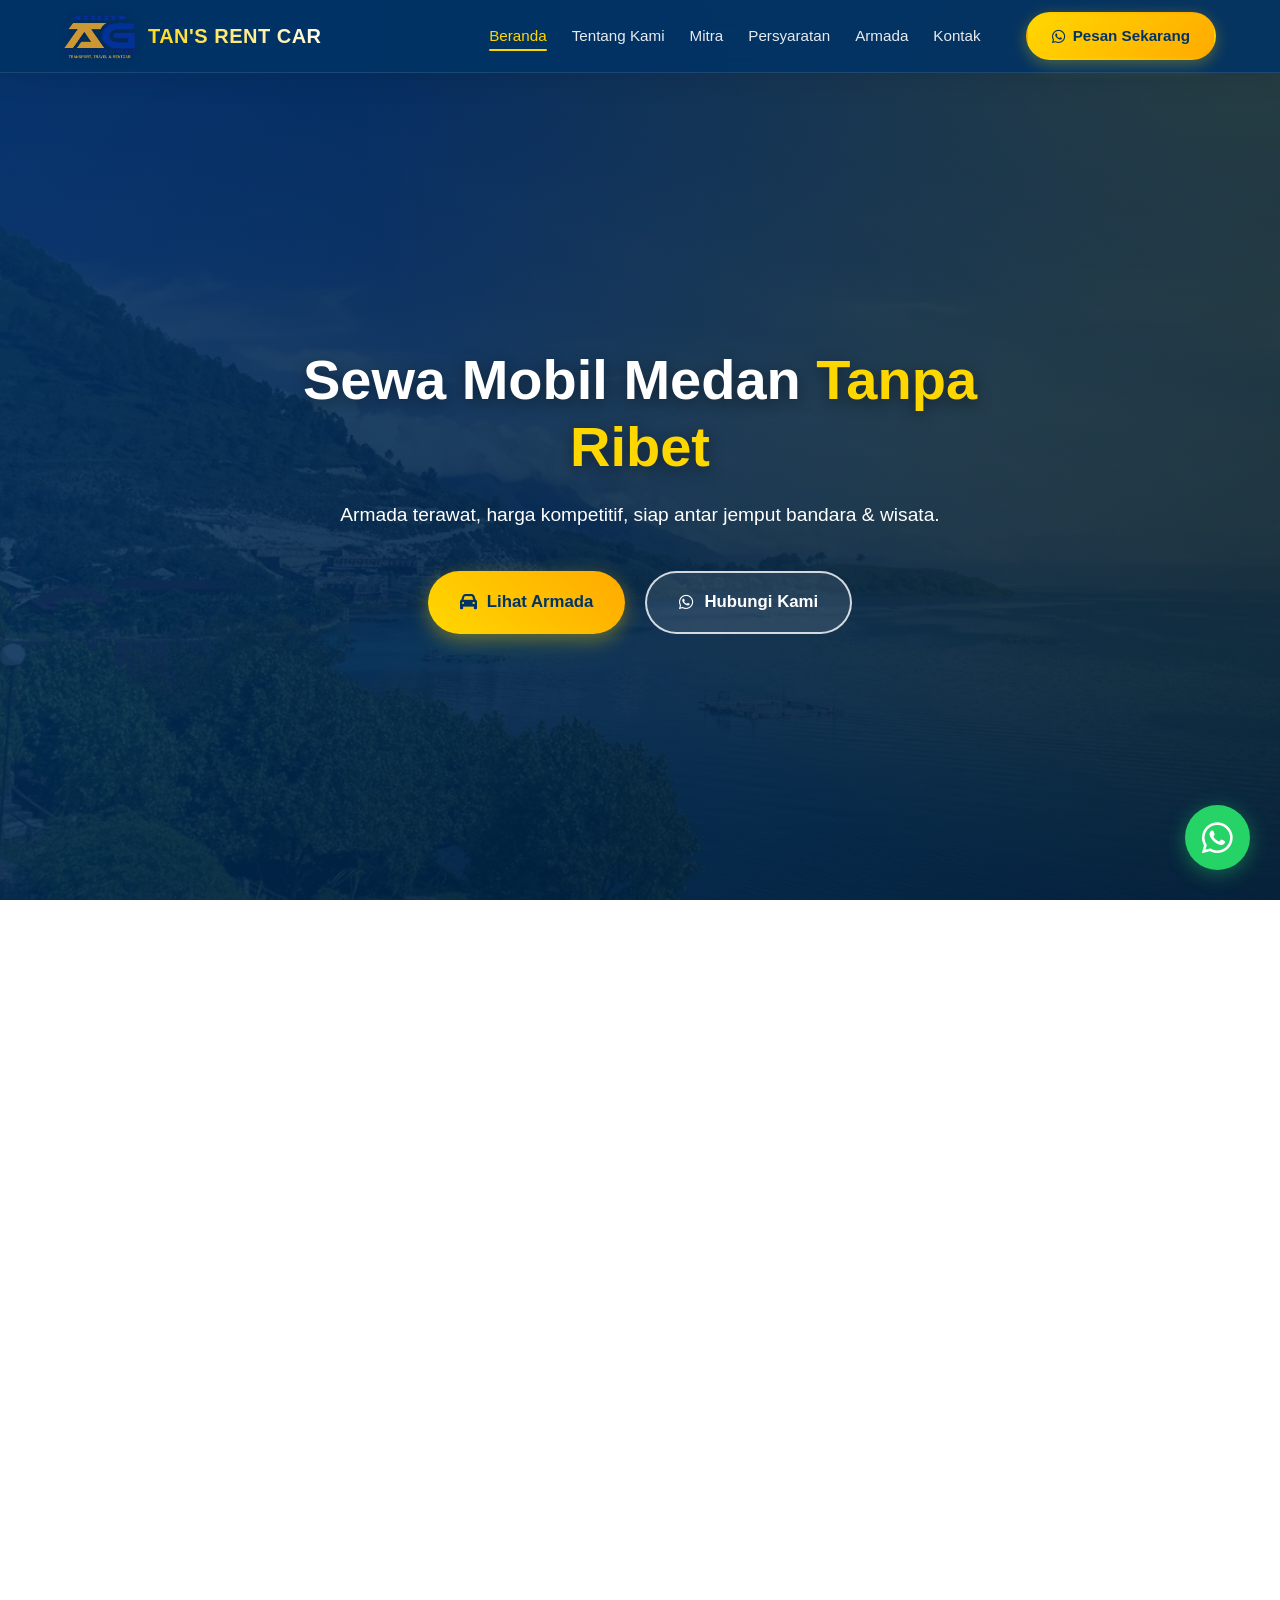
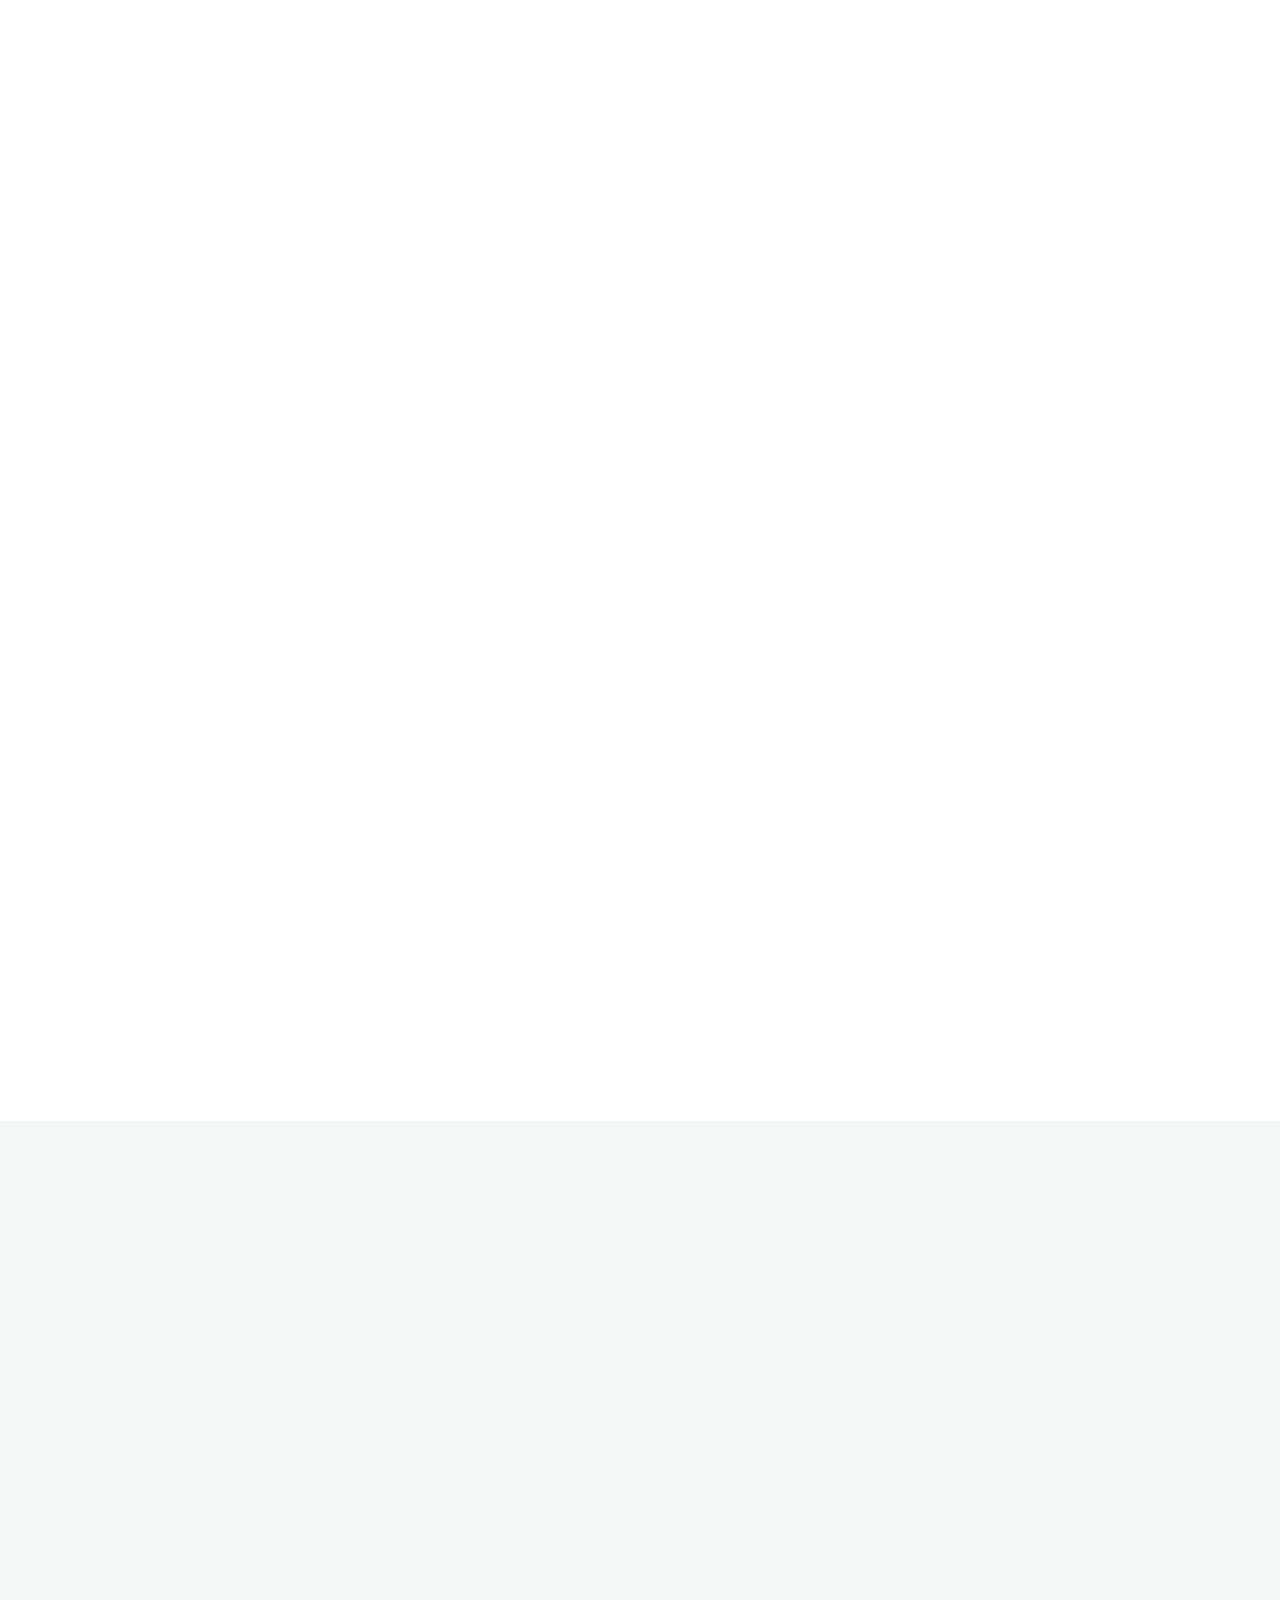
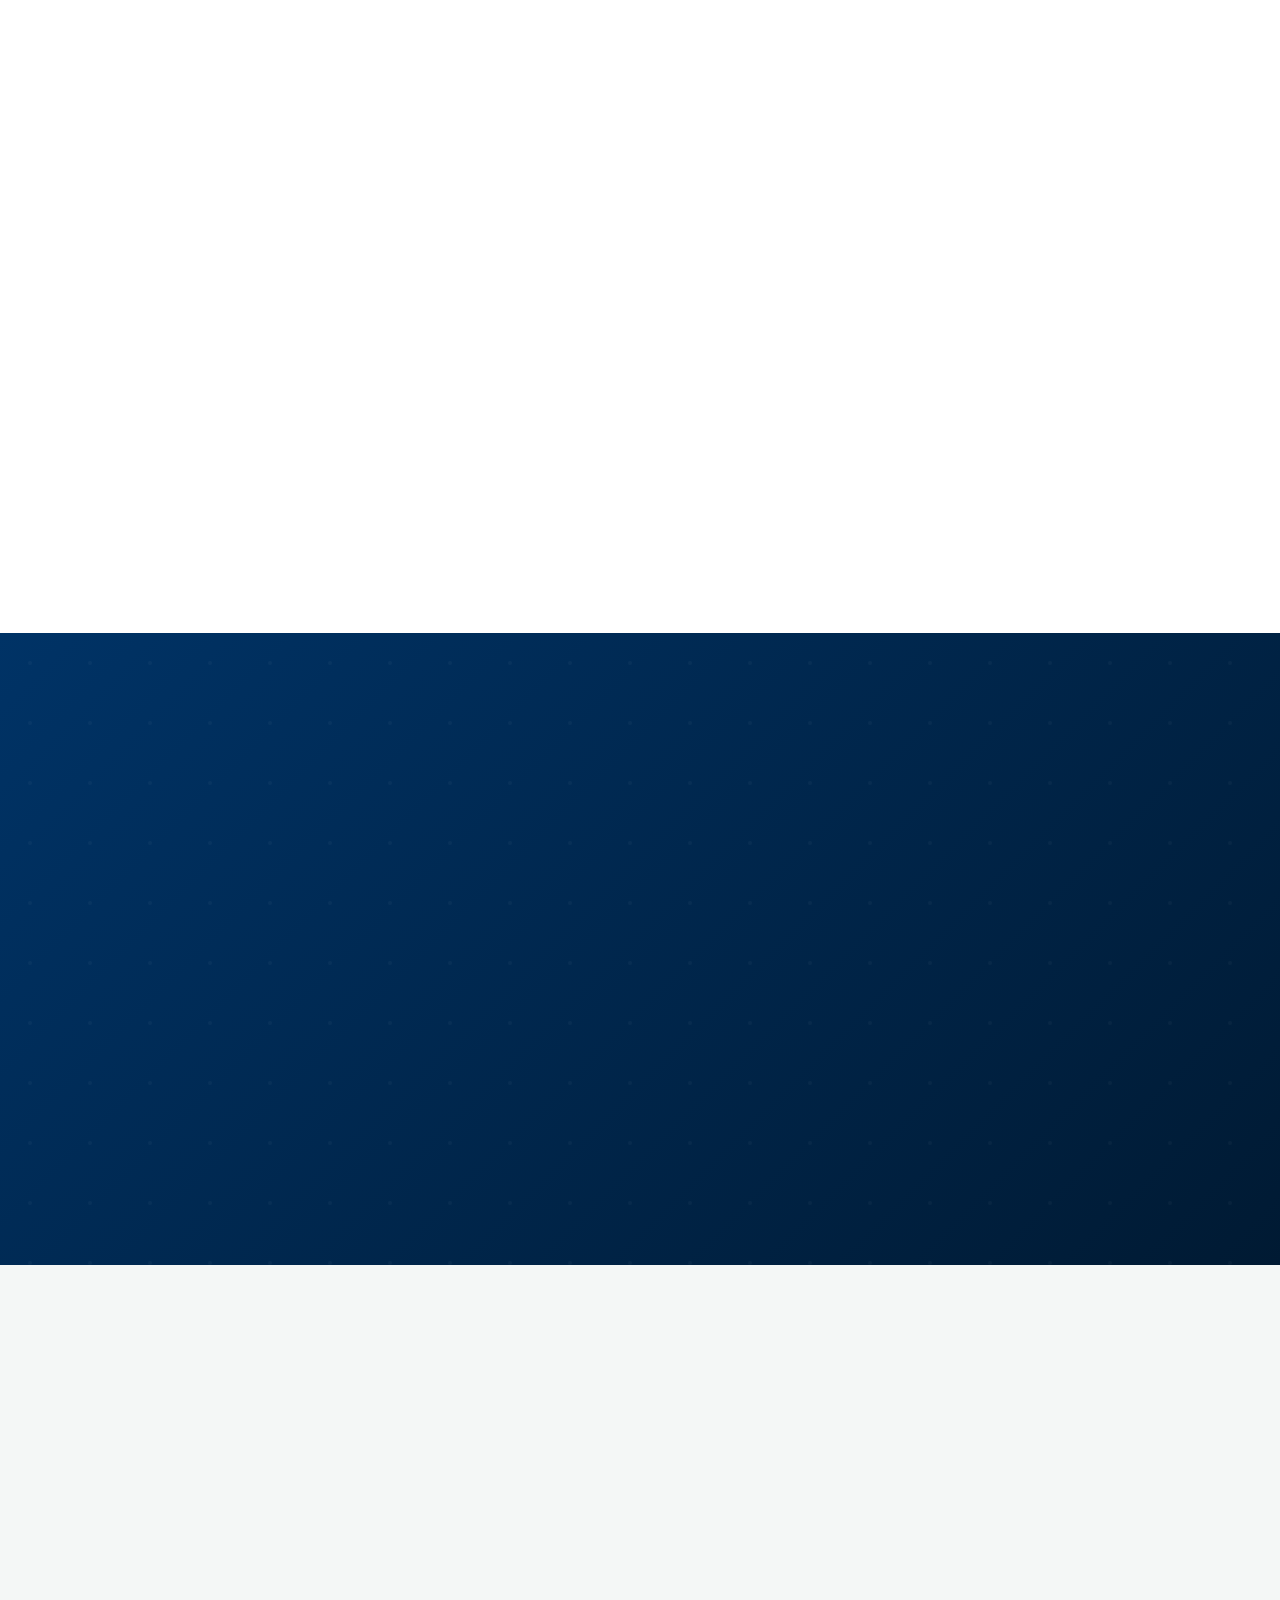
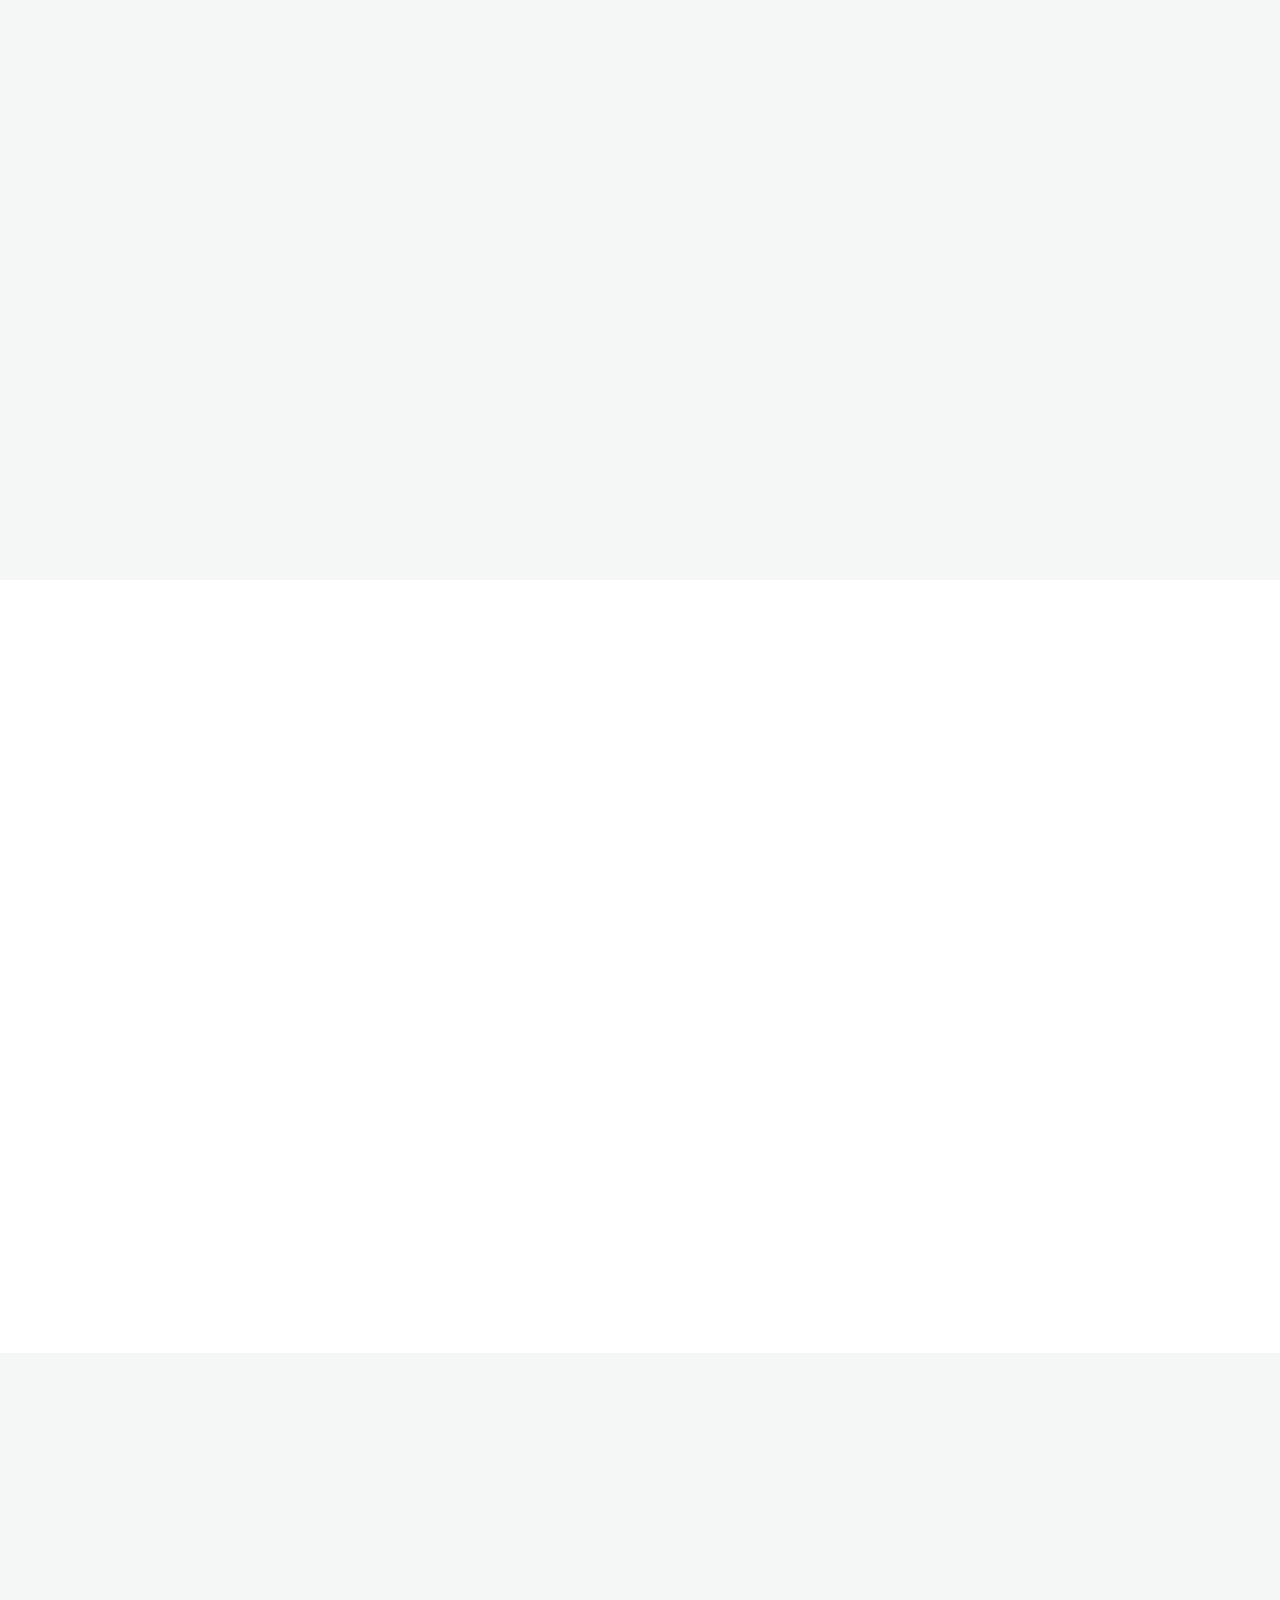
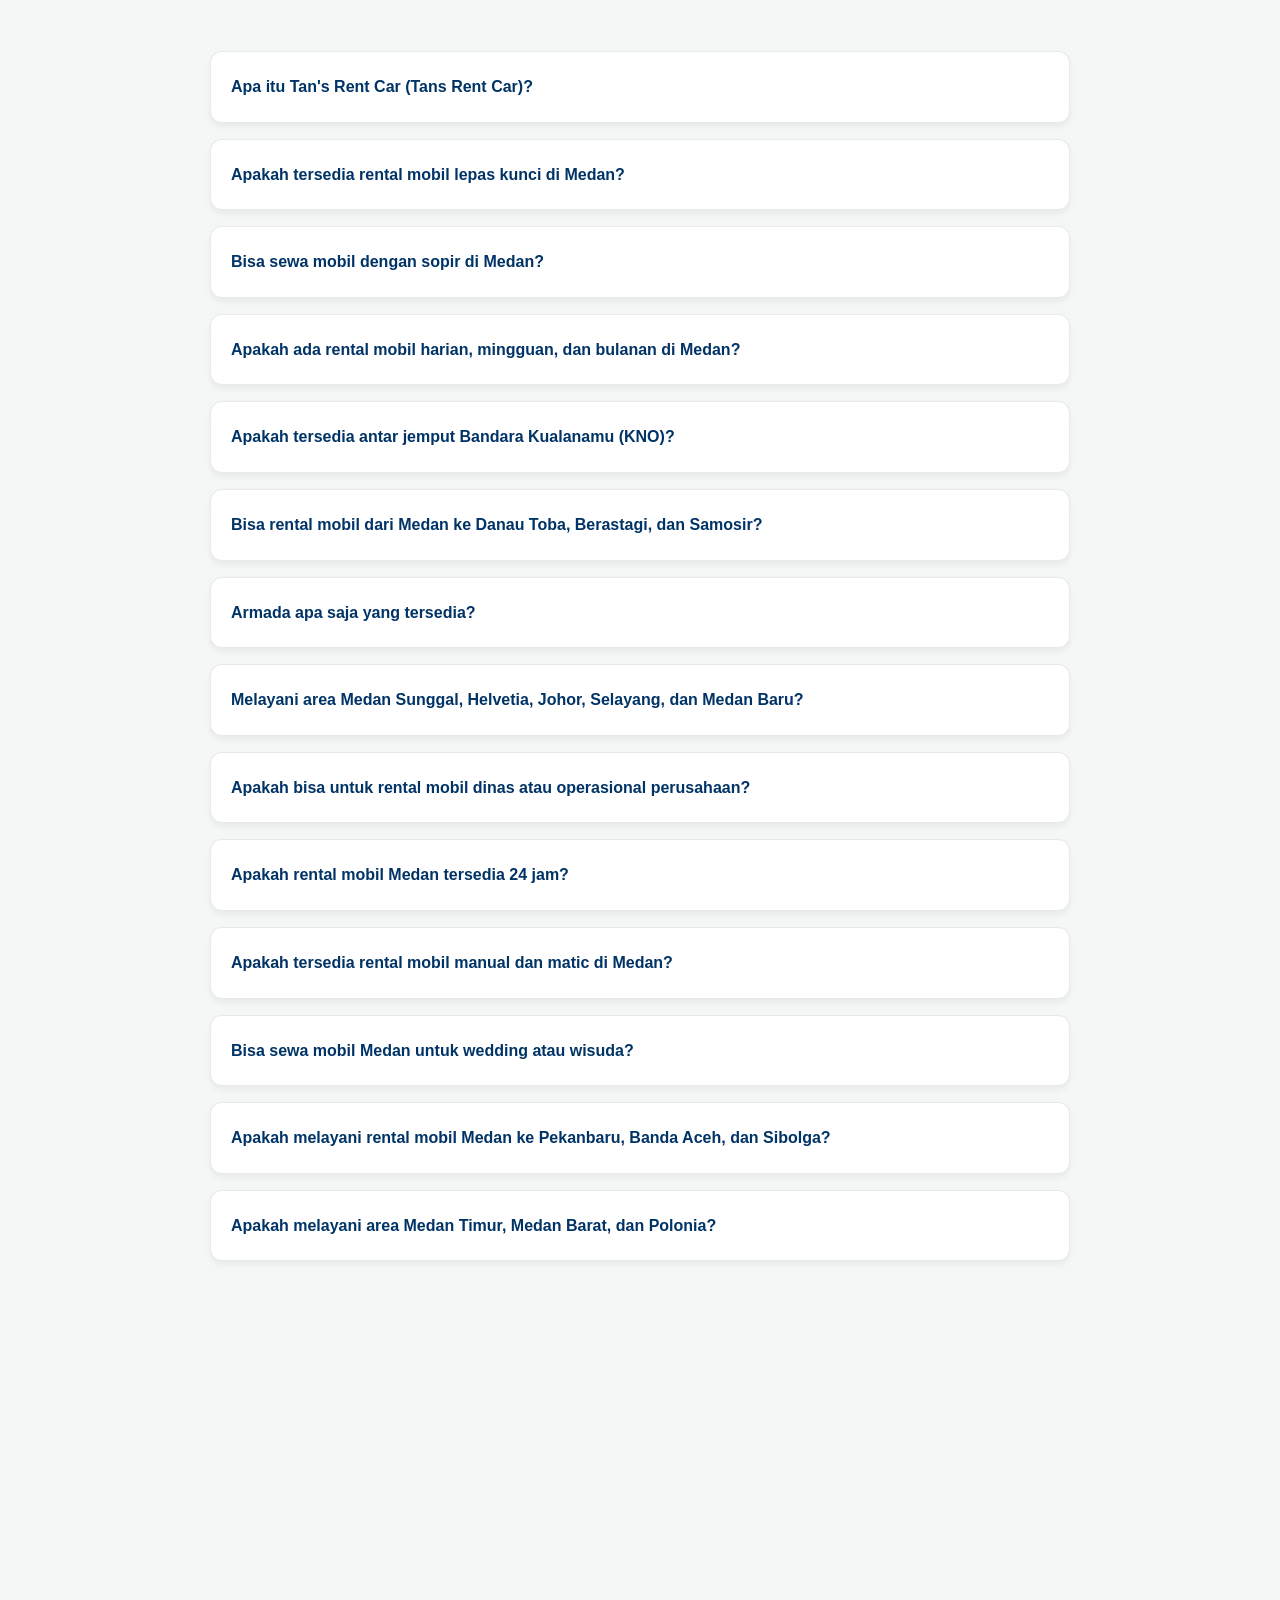
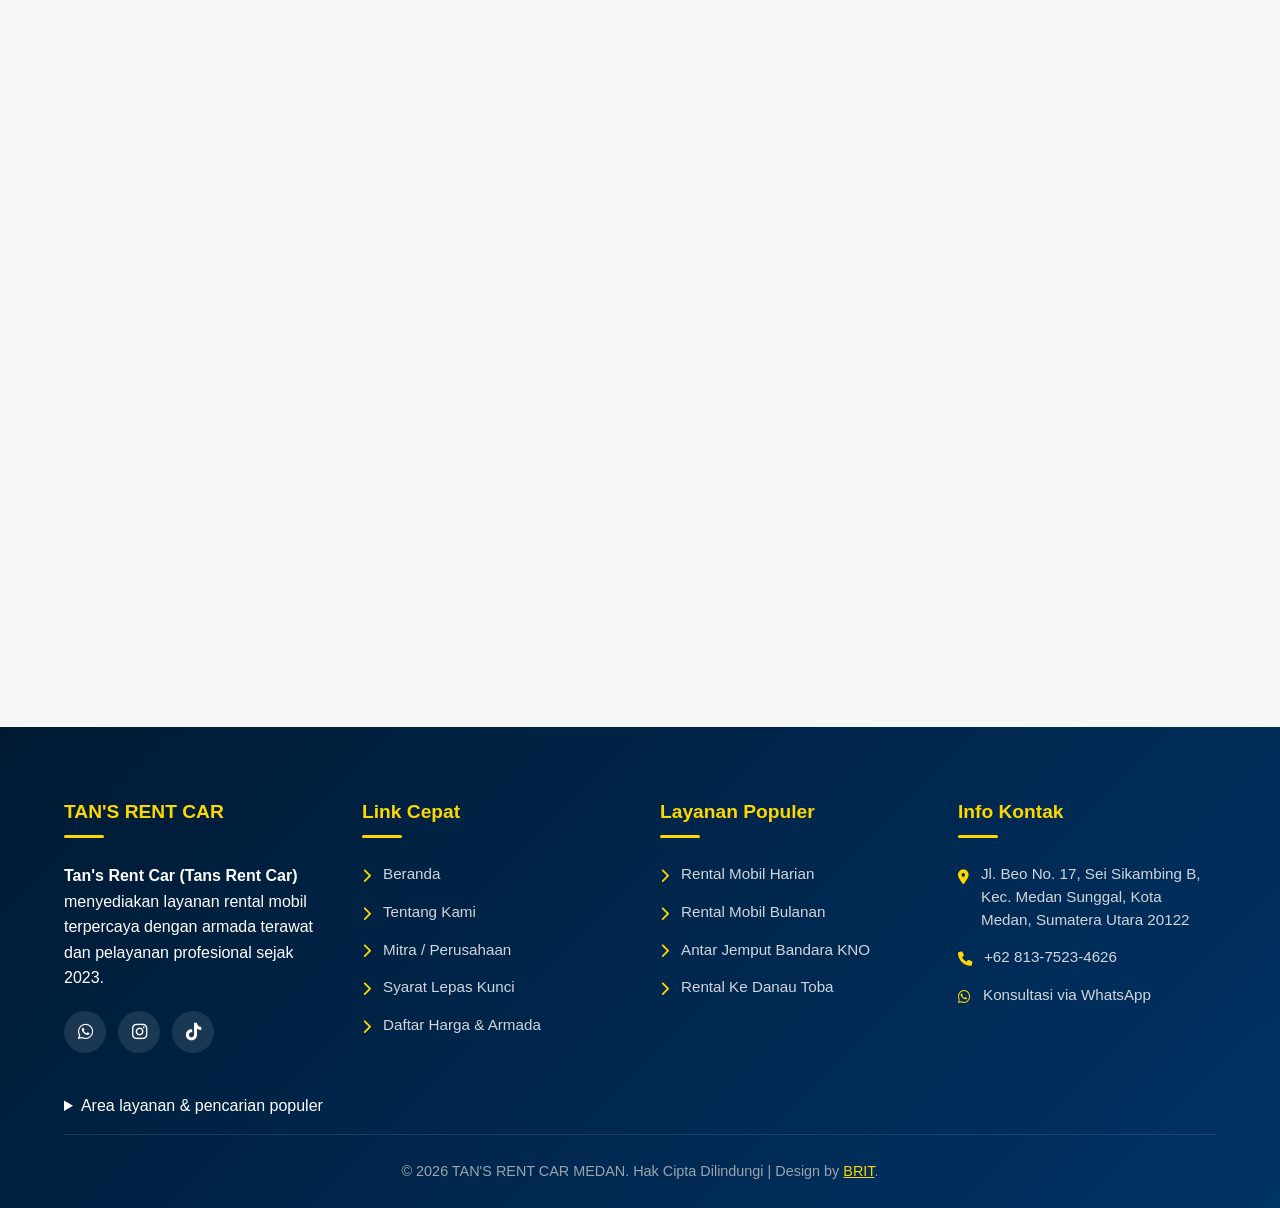
==== commit cd382839: "fix: drop inline styles so CSP style-src no longer needs unsafe-inline Header scroll, armada filter," ====
--- a/index.html
+++ b/index.html
@@ -7,8 +7,9 @@
     <script src="js/gtag-init.js" defer></script>
 
     <meta charset="UTF-8">
+    <meta name="referrer" content="strict-origin-when-cross-origin">
     <meta name="viewport" content="width=device-width, initial-scale=1.0">
-    <meta http-equiv="Content-Security-Policy" content="default-src 'self'; script-src 'self' https://www.googletagmanager.com; style-src 'self' 'unsafe-inline' https://fonts.googleapis.com https://cdnjs.cloudflare.com; img-src 'self' data: https:; font-src 'self' https://fonts.gstatic.com https://cdnjs.cloudflare.com; connect-src 'self' https://www.google-analytics.com https://analytics.google.com https://www.googletagmanager.com https://region1.google-analytics.com https://stats.g.doubleclick.net https://www.google.com; object-src 'none'; frame-src 'none'; worker-src 'none'; manifest-src 'self'; base-uri 'self'; form-action 'self'; upgrade-insecure-requests;">
+    <meta http-equiv="Content-Security-Policy" content="default-src 'self'; script-src 'self' https://www.googletagmanager.com; style-src 'self' https://fonts.googleapis.com https://cdnjs.cloudflare.com; img-src 'self' data: https:; font-src 'self' https://fonts.gstatic.com https://cdnjs.cloudflare.com; connect-src 'self' https://www.google-analytics.com https://analytics.google.com https://www.googletagmanager.com https://region1.google-analytics.com https://stats.g.doubleclick.net https://www.google.com; object-src 'none'; frame-src 'none'; worker-src 'none'; manifest-src 'self'; base-uri 'self'; form-action 'self'; upgrade-insecure-requests;">
     <meta http-equiv="X-Content-Type-Options" content="nosniff">
     <meta http-equiv="Referrer-Policy" content="strict-origin-when-cross-origin">
     <meta http-equiv="Permissions-Policy" content="geolocation=(), microphone=(), camera=()">
--- a/css/index.css
+++ b/css/index.css
@@ -503,3 +503,9 @@
     transform: translate(0, 0);
     transition: opacity 0.8s ease, transform 0.8s cubic-bezier(0.175, 0.885, 0.32, 1.275);
 }
+
+/* Status header saat halaman di-scroll (dipindah dari inline style agar CSP tanpa unsafe-inline) */
+header.is-scrolled {
+    padding: 8px 0;
+    background-color: rgba(0, 51, 102, 0.95);
+}
